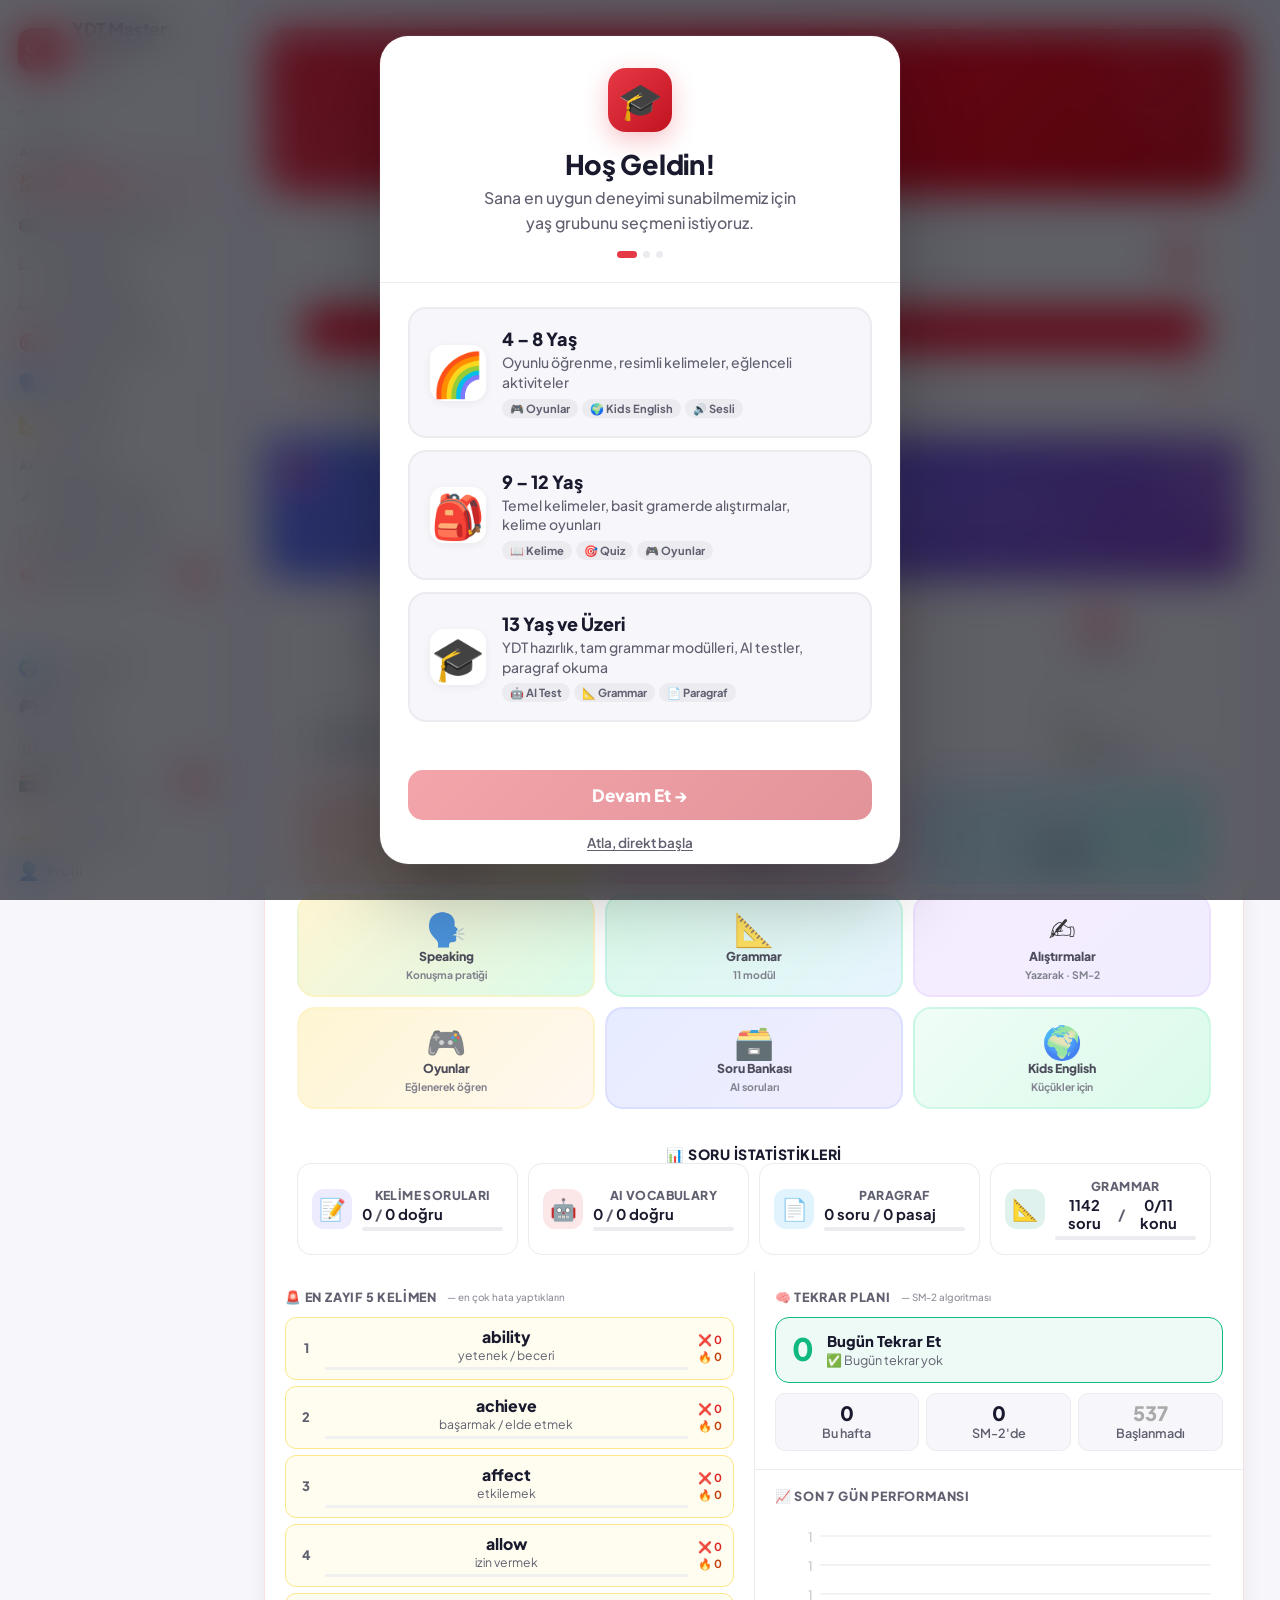
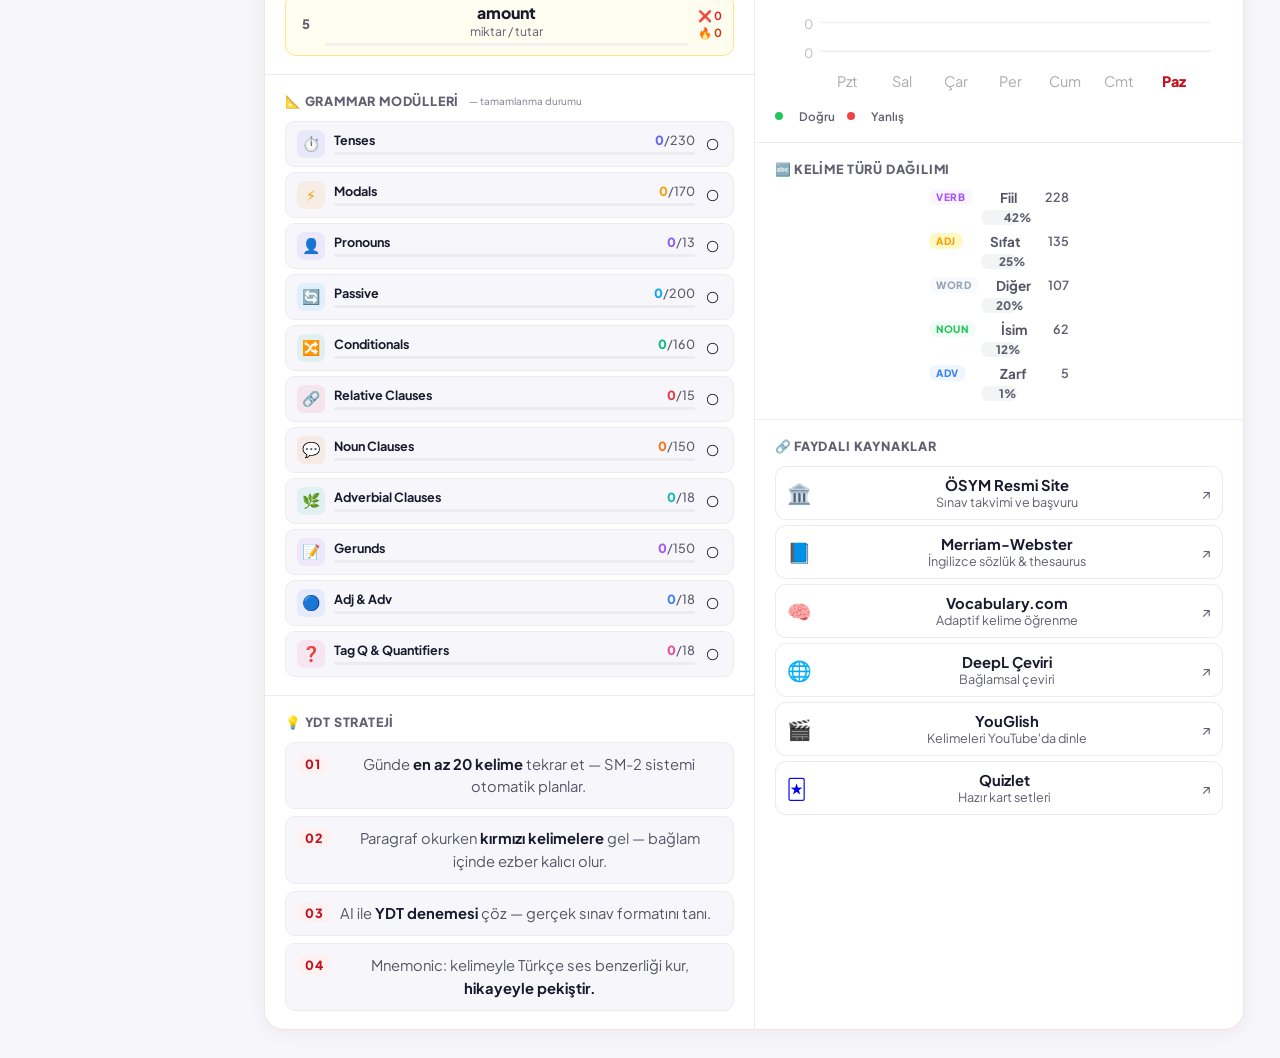
==== index.html @ 7d2e4ae4 "Add files via upload" ====
<!DOCTYPE html>
<html lang="tr">
<head>
    <meta charset="UTF-8">
    <meta name="viewport" content="width=device-width, initial-scale=1.0">
    <title>YDT Master Pro — AI Destekli İngilizce</title>
    <link rel="preconnect" href="https://fonts.googleapis.com">
    <link rel="preconnect" href="https://fonts.gstatic.com" crossorigin>
    <link rel="stylesheet" href="https://fonts.googleapis.com/css2?family=Plus+Jakarta+Sans:ital,wght@0,300;0,400;0,500;0,600;0,700;0,800;0,900;1,400&display=swap">
    <link rel="stylesheet" href="stil.css">
    <link rel="stylesheet" href="auth.css">
    <link rel="stylesheet" href="stats.css">
    <link rel="stylesheet" href="admin.css">
    <link rel="stylesheet" href="bank.css">
    <link rel="stylesheet" href="onboarding.css">
    <link rel="stylesheet" href="kids.css">
    <link rel="stylesheet" href="games.css">
    <!-- Puter.js — API key gerektirmeyen ücretsiz AI (GPT-4o, Claude, Gemini 500+ model) -->
    <script src="https://js.puter.com/v2/"></script>
    <!-- ── Tema flash önleyici: DOM boyandıktan önce data-theme set edilir ── -->
    <script>
    (function(){
        var saved = localStorage.getItem('ydtTheme');
        var sysDark = window.matchMedia('(prefers-color-scheme: dark)').matches;
        // Kayıtlı tercih varsa uygula, yoksa sistem tercihine göre explicit set et
        var theme = saved || (sysDark ? 'dark' : 'light');
        document.documentElement.setAttribute('data-theme', theme);
        // İlk kez açılıyorsa localStorage'a da yaz
        if (!saved) localStorage.setItem('ydtTheme', theme);
    })();
    </script>
</head>
<body>

<div id="loading-overlay" role="status" aria-live="polite" aria-label="Uygulama yükleniyor">
    <div class="loading-spinner" aria-hidden="true"></div>
    <div class="loading-title">Hazırlanıyor...</div>
    <div class="loading-sub">Veriler senkronize ediliyor</div>
</div>

<header class="mob-topbar">
    <button class="mob-burger" id="mob-burger" onclick="mobToggleDrawer()">
        <span></span><span></span><span></span>
    </button>
    <div class="mob-serkan-logo">
        <svg width="26" height="26" viewBox="0 0 26 26" fill="none" xmlns="http://www.w3.org/2000/svg">
            <rect width="26" height="26" rx="8" fill="#e63946"/>
            <text x="4" y="19" font-family="Georgia,serif" font-size="16" font-weight="900" fill="#fff" letter-spacing="-1">S</text>
            <circle cx="20" cy="8" r="4" fill="#fff" opacity=".25"/>
            <circle cx="20" cy="8" r="2.5" fill="#fff"/>
        </svg>
        <span style="display:flex;flex-direction:column;line-height:1.2;">
            <strong style="font-size:.85rem;font-weight:900;letter-spacing:-.2px;">YDT Master</strong>
            <em style="font-size:.65rem;font-weight:600;color:var(--ink3);font-style:normal;">by Serkan Hoca</em>
        </span>
    </div>
    <div class="mob-sync">
            <div id="sync-dot-mob" style="width:7px;height:7px;border-radius:50%;background:var(--c-sync-idle);flex-shrink:0"></div>
            <span id="sync-lbl-mob">Yerel</span>
        </div>
</header>

<div class="mob-drawer-overlay" id="mob-overlay" onclick="mobCloseDrawer()"></div>
<div class="mob-drawer" id="mob-drawer">
    <div class="mob-drawer-head">
        <div class="serkan-logo" style="padding:4px 0 8px;">
            <div class="serkan-logo-icon">
                <svg width="38" height="38" viewBox="0 0 38 38" fill="none" xmlns="http://www.w3.org/2000/svg">
                    <rect width="38" height="38" rx="12" fill="#e63946"/>
                    <text x="5" y="29" font-family="Georgia,serif" font-size="23" font-weight="900" fill="#fff" letter-spacing="-1">S</text>
                    <circle cx="30" cy="10" r="6" fill="#fff" opacity=".2"/>
                    <circle cx="30" cy="10" r="3.5" fill="#fff" opacity=".5"/>
                    <circle cx="30" cy="10" r="1.8" fill="#fff"/>
                </svg>
            </div>
            <div class="serkan-logo-text">
                <div class="serkan-logo-name">YDT Master <em>Pro</em></div>
                <div class="serkan-logo-sub">by Serkan Hoca</div>
            </div>
        </div>
    </div>
    <div class="mob-drawer-sync">
        <div id="sync-dot-drawer" style="width:7px;height:7px;border-radius:50%;background:var(--c-sync-idle);flex-shrink:0"></div>
        <span id="sync-lbl-drawer">Yerel</span>
    </div>
    <nav class="mob-drawer-nav" aria-label="Mobil menü">
        <div class="mob-drawer-sec">Ana Menü</div>
        <button class="mob-drawer-btn active" id="di-home"     onclick="mobGoTo('index-page')">              <span aria-hidden="true" class="mob-d-icon">🏠</span> Ana Sayfa</button>
        <button class="mob-drawer-btn"        id="di-ai-ydt"   onclick="mobRun(startAIQuizMode)">            <span aria-hidden="true" class="mob-d-icon">🤖</span> AI Vocabulary Test</button>
        <button class="mob-drawer-btn"        id="di-paragraf" onclick="mobRun(showParagrafListesi)">         <span aria-hidden="true" class="mob-d-icon">📖</span> AI Reading</button>
        <button class="mob-drawer-btn"        id="di-study"    onclick="mobRun(startStudyFromNav)">          <span aria-hidden="true" class="mob-d-icon">📖</span> Kelime Öğren</button>
        <button class="mob-drawer-btn"        id="di-quiz"     onclick="mobRun(startQuizFromNav)">           <span aria-hidden="true" class="mob-d-icon">🎯</span> Vocabulary Test</button>
        <button class="mob-drawer-btn"        id="di-speaking" onclick="mobRun(()=>openSpeakingSection('overview'))"><span aria-hidden="true" class="mob-d-icon">🗣️</span> Speaking</button>

        <!-- Grammar — Speaking altında, Alıştırmalar üstünde -->
        <button class="mob-grammar-toggle" id="di-grammar-toggle-main" onclick="mobToggleGrammarMain()" aria-expanded="false" aria-controls="di-grammar-list-main">
            <span aria-hidden="true" class="mob-d-icon">📐</span>
            <span class="mob-grammar-toggle-label">Grammar</span>
            <svg class="mob-grammar-chev" width="12" height="12" viewBox="0 0 12 12" fill="none">
                <path d="M2 4l4 4 4-4" stroke="currentColor" stroke-width="1.8" stroke-linecap="round" stroke-linejoin="round"/>
            </svg>
        </button>
        <div class="mob-grammar-list" id="di-grammar-list-main" aria-hidden="true">
            <button class="mob-drawer-btn mob-drawer-btn-sub" onclick="mobRun(()=>openGrammarSection('overview'))">    <span aria-hidden="true" class="mob-d-icon">⏱️</span> English Tenses</button>
            <button class="mob-drawer-btn mob-drawer-btn-sub" onclick="mobRun(()=>openModalsSection('overview'))">     <span aria-hidden="true" class="mob-d-icon">⚡</span> Modals</button>
            <button class="mob-drawer-btn mob-drawer-btn-sub" onclick="mobRun(()=>openPronounsSection('overview'))">   <span aria-hidden="true" class="mob-d-icon">👤</span> Pronouns</button>
            <button class="mob-drawer-btn mob-drawer-btn-sub" onclick="mobRun(()=>openPassiveSection('overview'))">    <span aria-hidden="true" class="mob-d-icon">🔄</span> Active / Passive</button>
            <button class="mob-drawer-btn mob-drawer-btn-sub" onclick="mobRun(()=>openConditionalsSection('overview'))"><span aria-hidden="true" class="mob-d-icon">🔀</span> Conditionals</button>
            <button class="mob-drawer-btn mob-drawer-btn-sub" onclick="mobRun(()=>openRelativeSection('overview'))">   <span aria-hidden="true" class="mob-d-icon">🔗</span> Relative Clauses</button>
            <button class="mob-drawer-btn mob-drawer-btn-sub" onclick="mobRun(()=>openNounSection('overview'))">       <span aria-hidden="true" class="mob-d-icon">💬</span> Noun Clauses</button>
            <button class="mob-drawer-btn mob-drawer-btn-sub" onclick="mobRun(()=>openConjSection('overview'))">       <span aria-hidden="true" class="mob-d-icon">🌿</span> Adverbial Clauses</button>
            <button class="mob-drawer-btn mob-drawer-btn-sub" onclick="mobRun(()=>openGerundSection('overview'))">     <span aria-hidden="true" class="mob-d-icon">📝</span> Gerunds &amp; Infinitives</button>
            <button class="mob-drawer-btn mob-drawer-btn-sub" onclick="mobRun(()=>openAdjAdvSection('overview'))">     <span aria-hidden="true" class="mob-d-icon">🔵</span> Adjectives &amp; Adverbs</button>
            <button class="mob-drawer-btn mob-drawer-btn-sub" onclick="mobRun(()=>openTagQuantSection('overview'))">   <span aria-hidden="true" class="mob-d-icon">❓</span> Tag Questions &amp; Quantifiers</button>
        </div>

        <div class="mob-drawer-sec" style="margin-top:4px;">Alıştırmalar</div>
        <button class="mob-drawer-btn" id="di-typing"  onclick="mobRun(startTypingQuiz)">  <span aria-hidden="true" class="mob-d-icon">✍️</span> Yazarak Cevap</button>
        <button class="mob-drawer-btn" id="di-context" onclick="mobRun(startContextMode)"> <span aria-hidden="true" class="mob-d-icon">📝</span> Bağlam Cümlesi</button>
        <button class="mob-drawer-btn" id="di-sm2"     onclick="mobRun(startSM2Review)">   <span aria-hidden="true" class="mob-d-icon">🧠</span> SM-2 Tekrar <span class="mob-d-badge" id="di-sm2-badge" style="display:none"></span></button>

        <!-- Secondary -->
        <div class="mob-drawer-secondary-divider"></div>
        <button class="mob-drawer-btn mob-drawer-btn-sec" id="di-kids"  onclick="mobRun(KW.open)">       <span aria-hidden="true" class="mob-d-icon">🌍</span> Kids English</button>
        <button class="mob-drawer-btn mob-drawer-btn-sec" id="di-games" onclick="mobRun(showGamesPage)"> <span aria-hidden="true" class="mob-d-icon">🎮</span> Oyunlar</button>
        <button class="mob-drawer-btn mob-drawer-btn-sec" id="di-stats" onclick="mobRun(showStatsPage)"> <span aria-hidden="true" class="mob-d-icon">📊</span> İstatistik</button>
        <button class="mob-drawer-btn mob-drawer-btn-sec" id="di-arsiv" onclick="mobRun(showAIArsiv)">   <span aria-hidden="true" class="mob-d-icon">🗃️</span> Soru Bankası</button>

        <!-- Admin — en alt -->
        <div class="mob-drawer-admin-bar">
            <button class="mob-drawer-btn mob-drawer-btn-sec" id="di-profil" onclick="mobGoTo('profil-page'); showProfilPage(); setTimeout(()=>window.AuthModule&&window.AuthModule.updateProfilWidgets(),100)" style="margin-bottom:4px;"><span aria-hidden="true" class="mob-d-icon">👤</span> Profil</button>
            <button class="mob-drawer-btn mob-drawer-btn-admin" id="di-admin" onclick="mobGoTo('admin-page')" style="display:none;">
                <svg width="14" height="14" viewBox="0 0 14 14" fill="none" style="flex-shrink:0;opacity:.55;margin-right:2px;">
                    <circle cx="7" cy="7" r="2.5" stroke="currentColor" stroke-width="1.4"/>
                    <path d="M7 1v1.5M7 11.5V13M1 7h1.5M11.5 7H13M2.93 2.93l1.06 1.06M10.01 10.01l1.06 1.06M2.93 11.07l1.06-1.06M10.01 3.99l1.06-1.06" stroke="currentColor" stroke-width="1.4" stroke-linecap="round"/>
                </svg>
                Yönetim
            </button>
        </div>
    </nav>
</div>

<nav class="mob-bottomnav" aria-label="Alt navigasyon">
    <button class="mob-tab active" id="bn-home"     onclick="navTo('index-page')">        <span aria-hidden="true" class="mob-tab-icon">🏠</span>Ana Sayfa</button>
    <button class="mob-tab"        id="bn-study"    onclick="startStudyFromNav()">        <span aria-hidden="true" class="mob-tab-icon">📖</span>Öğren</button>
    <button class="mob-tab"        id="bn-quiz"     onclick="startQuizFromNav()">         <span aria-hidden="true" class="mob-tab-icon">🎯</span>Vocab Test<span class="mob-tab-badge" id="bn-sm2-badge" style="display:none"></span></button>
    <button class="mob-tab"        id="bn-stats"    onclick="showStatsPage()">            <span aria-hidden="true" class="mob-tab-icon">📊</span>İstatistik</button>
    <button class="mob-tab"        id="bn-exercise" onclick="showExercisePage()">         <span aria-hidden="true" class="mob-tab-icon">✍️</span>Alıştır</button>
</nav>

<aside class="desktop-sidebar" id="desktop-sidebar">
    <div class="sb-logo" style="padding:20px 18px 14px;display:flex;align-items:center;gap:8px;border-bottom:1px solid var(--border);">
        <div class="serkan-logo" style="flex:1;min-width:0;">
            <div class="serkan-logo-icon">
                <svg width="44" height="44" viewBox="0 0 44 44" fill="none" xmlns="http://www.w3.org/2000/svg">
                    <rect width="44" height="44" rx="14" fill="#e63946"/>
                    <text x="6" y="33" font-family="Georgia,serif" font-size="27" font-weight="900" fill="#fff" letter-spacing="-2">S</text>
                    <circle cx="34" cy="12" r="7" fill="#fff" opacity=".2"/>
                    <circle cx="34" cy="12" r="4" fill="#fff" opacity=".5"/>
                    <circle cx="34" cy="12" r="2" fill="#fff"/>
                </svg>
            </div>
            <div class="serkan-logo-text">
                <div class="serkan-logo-name">YDT Master <em>Pro</em></div>
                <div class="serkan-logo-sub">by Serkan Hoca</div>
            </div>
        </div>
        <button class="sb-collapse-btn" id="sb-collapse-btn" onclick="sbToggleCollapse()" title="Daralt / Genişlet">
            <svg width="13" height="13" viewBox="0 0 13 13" fill="none">
                <path d="M8.5 2L4 6.5l4.5 4.5" stroke="currentColor" stroke-width="2" stroke-linecap="round" stroke-linejoin="round"/>
            </svg>
        </button>
    </div>
    <div class="sb-sync">
        <div id="sync-dot" style="width:7px;height:7px;border-radius:50%;background:var(--c-sync-idle);flex-shrink:0"></div>
        <span id="sync-label">Yerel</span>
    </div>
    <!-- ── PRIMARY NAV ── -->
    <nav class="sb-nav sb-nav-primary" aria-label="Ana menü">
        <div class="sb-sec">Ana Menü</div>
        <button class="sb-btn active" id="sb-home" title="Ana Sayfa" onclick="navTo('index-page')">             <span aria-hidden="true" class="sb-icon">🏠</span> Ana Sayfa</button>
        <button class="sb-btn"        id="sb-ai-ydt" title="AI Vocab Test" onclick="startAIQuizMode()">               <span aria-hidden="true" class="sb-icon">🤖</span> AI Vocabulary Test</button>
        <button class="sb-btn"        id="sb-paragraf" title="AI Reading" onclick="showParagrafListesi()">              <span aria-hidden="true" class="sb-icon">📖</span> AI Reading</button>
        <button class="sb-btn"        id="sb-study" title="Kelime Öğren" onclick="startStudyFromNav()">             <span aria-hidden="true" class="sb-icon">📖</span> Kelime Öğren</button>
        <button class="sb-btn"        id="sb-quiz" title="Vocabulary Test" onclick="startQuizFromNav()">              <span aria-hidden="true" class="sb-icon">🎯</span> Vocabulary Test</button>
        <button class="sb-btn"        id="sb-speaking" title="Speaking" onclick="openSpeakingSection('overview')"> <span aria-hidden="true" class="sb-icon">🗣️</span> Speaking</button>

        <!-- Grammar — daraltılabilir grup (Ana Menü altında) -->
        <button class="sb-grammar-toggle" id="sb-grammar-toggle-main" onclick="sbToggleGrammarMain()" aria-expanded="false" aria-controls="sb-grammar-list-main" style="margin-top:2px;">
            <span aria-hidden="true" class="sb-icon">📐</span>
            <span class="sb-grammar-toggle-label">Grammar</span>
            <svg class="sb-grammar-chev" width="12" height="12" viewBox="0 0 12 12" fill="none">
                <path d="M2 4l4 4 4-4" stroke="currentColor" stroke-width="1.8" stroke-linecap="round" stroke-linejoin="round"/>
            </svg>
        </button>
        <div class="sb-grammar-list" id="sb-grammar-list-main" aria-hidden="true">
            <button class="sb-btn sb-btn-sub" id="sb-grammar-tenses-m"      onclick="openGrammarSection('overview')">    <span aria-hidden="true" class="sb-icon">⏱️</span> English Tenses</button>
            <button class="sb-btn sb-btn-sub" id="sb-grammar-modals-m"       onclick="openModalsSection('overview')">     <span aria-hidden="true" class="sb-icon">⚡</span> Modals</button>
            <button class="sb-btn sb-btn-sub" id="sb-grammar-pronouns-m"     onclick="openPronounsSection('overview')">   <span aria-hidden="true" class="sb-icon">👤</span> Pronouns</button>
            <button class="sb-btn sb-btn-sub" id="sb-grammar-passive-m"      onclick="openPassiveSection('overview')">    <span aria-hidden="true" class="sb-icon">🔄</span> Active / Passive</button>
            <button class="sb-btn sb-btn-sub" id="sb-grammar-conditionals-m" onclick="openConditionalsSection('overview')"><span aria-hidden="true" class="sb-icon">🔀</span> Conditionals</button>
            <button class="sb-btn sb-btn-sub" id="sb-grammar-relative-m"     onclick="openRelativeSection('overview')">   <span aria-hidden="true" class="sb-icon">🔗</span> Relative Clauses</button>
            <button class="sb-btn sb-btn-sub" id="sb-grammar-noun-m"         onclick="openNounSection('overview')">       <span aria-hidden="true" class="sb-icon">💬</span> Noun Clauses</button>
            <button class="sb-btn sb-btn-sub" id="sb-grammar-conj-m"         onclick="openConjSection('overview')">       <span aria-hidden="true" class="sb-icon">🌿</span> Adverbial Clauses</button>
            <button class="sb-btn sb-btn-sub" id="sb-grammar-gerund-m"       onclick="openGerundSection('overview')">     <span aria-hidden="true" class="sb-icon">📝</span> Gerunds &amp; Infinitives</button>
            <button class="sb-btn sb-btn-sub" id="sb-grammar-adjadv-m"       onclick="openAdjAdvSection('overview')">     <span aria-hidden="true" class="sb-icon">🔵</span> Adjectives &amp; Adverbs</button>
            <button class="sb-btn sb-btn-sub" id="sb-grammar-tagquant-m"     onclick="openTagQuantSection('overview')">   <span aria-hidden="true" class="sb-icon">❓</span> Tag Questions &amp; Quantifiers</button>
        </div>

        <div class="sb-sec" style="margin-top:4px;">Alıştırmalar</div>
        <button class="sb-btn"        id="sb-typing" title="Yazarak Cevap" onclick="showExerciseNav('typing')">  <span aria-hidden="true" class="sb-icon">✍️</span> Yazarak Cevap</button>
        <button class="sb-btn"        id="sb-context" title="Bağlam Cümlesi" onclick="showExerciseNav('context')"> <span aria-hidden="true" class="sb-icon">📝</span> Bağlam Cümlesi</button>
        <button class="sb-btn"        id="sb-sm2" title="SM-2 Tekrar" onclick="showExerciseNav('sm2')">     <span aria-hidden="true" class="sb-icon">🧠</span> SM-2 Tekrar <span class="sb-badge-pill" id="sb-sm2-badge" style="display:none"></span></button>
    </nav>

    <!-- ── SECONDARY NAV ── -->
    <div class="sb-secondary">
        <div class="sb-secondary-divider"></div>
        <nav class="sb-nav sb-nav-secondary" aria-label="İkincil menü">
            <button class="sb-btn sb-btn-sec" id="sb-kids" title="Kids English" onclick="KW.open()">        <span aria-hidden="true" class="sb-icon">🌍</span> Kids English</button>
            <button class="sb-btn sb-btn-sec" id="sb-games" title="Oyunlar" onclick="showGamesPage()">  <span aria-hidden="true" class="sb-icon">🎮</span> Oyunlar</button>
            <button class="sb-btn sb-btn-sec" id="sb-stats" title="İstatistik" onclick="showStatsPage()">  <span aria-hidden="true" class="sb-icon">📊</span> İstatistik</button>
            <button class="sb-btn sb-btn-sec" id="sb-arsiv" title="Soru Bankası" onclick="showAIArsiv()">    <span aria-hidden="true" class="sb-icon">🗃️</span> Soru Bankası <span class="sb-badge-pill" id="arsiv-badge" style="display:none"></span></button>
        </nav>
        <div class="sb-admin-bar">
            <button class="sb-btn sb-btn-sec" id="sb-theme-toggle" onclick="toggleTheme()" aria-label="Tema değiştir" title="Aydınlık / Karanlık mod">
                <span aria-hidden="true" class="sb-icon" id="sb-theme-icon">🌙</span> <span id="sb-theme-label">Karanlık Mod</span>
            </button>
            <button class="sb-btn sb-btn-sec" id="sb-profil" title="Profil" onclick="navTo('profil-page'); showProfilPage(); setTimeout(()=>window.AuthModule&&window.AuthModule.updateProfilWidgets(),100)" style="margin-bottom:4px;">
                <span aria-hidden="true" class="sb-icon">👤</span> Profil
            </button>
            <button class="sb-btn sb-btn-admin" id="sb-admin" title="Yönetim" onclick="navTo('admin-page')" style="display:none;">
                <svg width="14" height="14" viewBox="0 0 14 14" fill="none" style="flex-shrink:0;opacity:.6">
                    <circle cx="7" cy="7" r="2.5" stroke="currentColor" stroke-width="1.4"/>
                    <path d="M7 1v1.5M7 11.5V13M1 7h1.5M11.5 7H13M2.93 2.93l1.06 1.06M10.01 10.01l1.06 1.06M2.93 11.07l1.06-1.06M10.01 3.99l1.06-1.06" stroke="currentColor" stroke-width="1.4" stroke-linecap="round"/>
                </svg>
                Yönetim
            </button>
        </div>
    </div>
</aside>

<div class="desktop-main" id="desktop-main">

    <main id="index-page" class="container index-container" role="main" aria-label="Ana sayfa içeriği">

        <!-- ══ DASHBOARD HERO ══ -->
        <div class="dash-hero">
            <div class="dash-hero-inner">
                <div class="dash-hero-greeting">
                    <span class="dash-badge">YDT MASTER PRO</span>
                    <h1 class="dash-title" id="dash-title-text">Kelime <em>Ustası</em> ol.</h1>
                    <p class="dash-sub" id="dash-sub-text">Hafıza teknikleriyle kalıcı İngilizce öğrenme</p>
                </div>
            </div>
        </div>

        <!-- ══ GÜNÜN GÖREVİ CTA — hero dışında, beyaz kart ══ -->
        <div class="dash-today-card dash-today-primary" id="dash-today-card" aria-busy="true" aria-label="Günün görevi yükleniyor">
            <div class="dash-today-top">
                <div class="dash-today-left">
                    <span class="dash-today-eyebrow">📅 Günün Görevi</span>
                    <div class="dash-today-title" id="dash-today-title">Yükleniyor...</div>
                    <div class="dash-today-meta" id="dash-today-meta"></div>
                </div>
                <div class="dash-today-icon" id="dash-today-icon">🎯</div>
            </div>
            <button class="dash-today-cta" id="dash-today-cta" onclick="dashTodayCTA()">
                <span id="dash-today-cta-label">Başla</span>
                <svg width="16" height="16" viewBox="0 0 16 16" fill="none">
                    <path d="M3 8h10M9 4l4 4-4 4" stroke="currentColor" stroke-width="2.2" stroke-linecap="round" stroke-linejoin="round"/>
                </svg>
            </button>
            <!-- Günlük Hedef -->
            <div class="dash-today-goal">
                <div class="dash-today-goal-row">
                    <span class="dash-today-goal-label">🎯 Günlük Hedef</span>
                    <span class="dash-today-goal-nums" id="daily-goal-text">0 / 40</span>
                </div>
                <div class="dash-today-goal-track">
                    <div id="daily-goal-fill" class="dash-today-goal-fill"></div>
                </div>
            </div>
        </div>

        <!-- ══ SEVİYE BANNER — günün görevi altında ══ -->
        <div id="ob-level-banner" style="display:none;margin:14px 0 0;"></div>

        <!-- ══ 4 KPI KART ══ -->
        <div class="dash-kpi-row" aria-live="polite" aria-atomic="true" aria-label="Genel istatistikler" aria-busy="true" id="dash-kpi-row">
            <div class="dash-kpi dash-kpi-blue">
                <div class="dash-kpi-val" id="idx-total"><span class="skeleton skeleton-val"></span></div>
                <div class="dash-kpi-lbl">Kelime</div>
            </div>
            <div class="dash-kpi dash-kpi-green">
                <div class="dash-kpi-val" id="idx-learned"><span class="skeleton skeleton-val"></span></div>
                <div class="dash-kpi-lbl">Öğrenilen</div>
            </div>
            <div class="dash-kpi dash-kpi-orange">
                <div class="dash-kpi-val">🔥 <span id="idx-streak-val"><span class="skeleton skeleton-val" style="width:32px"></span></span></div>
                <div class="dash-kpi-lbl">Seri</div>
            </div>
            <div class="dash-kpi dash-kpi-red">
                <div class="dash-kpi-val" id="idx-accuracy"><span class="skeleton skeleton-val" style="width:44px"></span></div>
                <div class="dash-kpi-lbl">Başarı</div>
            </div>
        </div>

        <!-- ══ QUICK ACTIONS (Ana Modüller) ══ -->
        <div class="dash-section">
            <div class="dash-section-hd">
                <span class="dash-section-title">⚡ Hızlı Başlat</span>
                <div class="dash-list-row">
                    <span class="dash-list-lbl">Liste:</span>
                    <select id="list-selector" class="dash-list-sel"></select>
                </div>
            </div>
            <div class="dash-quick-grid">
                <button class="dash-qa dash-qa-2" onclick="startQuiz()">
                    <span aria-hidden="true" class="dash-qa-icon">🎯</span>
                    <span class="dash-qa-title">Vocab Test</span>
                    <span class="dash-qa-desc">Çoktan seçmeli</span>
                </button>
                <button class="dash-qa dash-qa-3" onclick="startAIQuizMode()">
                    <span aria-hidden="true" class="dash-qa-icon">🤖</span>
                    <span class="dash-qa-title">AI Test</span>
                    <span class="dash-qa-desc">YDT formatı</span>
                </button>
                <button class="dash-qa dash-qa-4" onclick="showParagrafListesi()">
                    <span aria-hidden="true" class="dash-qa-icon">📄</span>
                    <span class="dash-qa-title">Paragraf</span>
                    <span class="dash-qa-desc">C1/C2 metinler</span>
                </button>
                <button class="dash-qa dash-qa-5" onclick="openSpeakingSection('overview')">
                    <span aria-hidden="true" class="dash-qa-icon">🗣️</span>
                    <span class="dash-qa-title">Speaking</span>
                    <span class="dash-qa-desc">Konuşma pratiği</span>
                </button>
                <button class="dash-qa dash-qa-6" onclick="sbToggleGrammarMain()">
                    <span aria-hidden="true" class="dash-qa-icon">📐</span>
                    <span class="dash-qa-title">Grammar</span>
                    <span class="dash-qa-desc">11 modül</span>
                </button>
                <button class="dash-qa dash-qa-7" onclick="showExercisePage()">
                    <span aria-hidden="true" class="dash-qa-icon">✍️</span>
                    <span class="dash-qa-title">Alıştırmalar</span>
                    <span class="dash-qa-desc">Yazarak · SM-2</span>
                </button>
                <button class="dash-qa dash-qa-8" onclick="showGamesPage()">
                    <span aria-hidden="true" class="dash-qa-icon">🎮</span>
                    <span class="dash-qa-title">Oyunlar</span>
                    <span class="dash-qa-desc">Eğlenerek öğren</span>
                </button>
                <button class="dash-qa dash-qa-9" onclick="showAIArsiv()">
                    <span aria-hidden="true" class="dash-qa-icon">🗃️</span>
                    <span class="dash-qa-title">Soru Bankası</span>
                    <span class="dash-qa-desc">AI soruları</span>
                </button>
                <button class="dash-qa dash-qa-10" onclick="KW.open()">
                    <span aria-hidden="true" class="dash-qa-icon">🌍</span>
                    <span class="dash-qa-title">Kids English</span>
                    <span class="dash-qa-desc">Küçükler için</span>
                </button>
            </div><!-- /dash-quick-grid -->
        </div><!-- /dash-section -->

        <!-- ══ SORU İSTATİSTİKLERİ BAR ══ -->
        <div class="dash-section">
            <h2 class="dash-section-title">📊 Soru İstatistikleri</h2>
            <div class="dash-sorustat-grid">
                <div class="dash-ss-item" onclick="showAIArsiv()">
                    <div class="dash-ss-icon" style="background:color-mix(in srgb,var(--c-violet) 12%,transparent);color:var(--c-violet);">📝</div>
                    <div class="dash-ss-body">
                        <div class="dash-ss-label">Kelime Soruları</div>
                        <div class="dash-ss-nums"><span id="ss-kelime-total">—</span><span class="dash-ss-slash">/</span><span id="ss-kelime-cor">—</span><span id="ss-kelime-pct" class="dash-ss-pct"></span></div>
                        <div class="dash-ss-bar"><div id="ss-kelime-fill" style="background:var(--c-violet);height:100%;border-radius:3px;width:0%;transition:width .6s;"></div></div>
                    </div>
                </div>
                <div class="dash-ss-item" onclick="startAIQuizMode()">
                    <div class="dash-ss-icon" style="background:color-mix(in srgb,var(--color-active) 12%,transparent);color:var(--color-active);">🤖</div>
                    <div class="dash-ss-body">
                        <div class="dash-ss-label">AI Vocabulary</div>
                        <div class="dash-ss-nums"><span id="ss-ai-total">—</span><span class="dash-ss-slash">/</span><span id="ss-ai-cor">—</span><span id="ss-ai-pct" class="dash-ss-pct"></span></div>
                        <div class="dash-ss-bar"><div id="ss-ai-fill" style="background:var(--color-active);height:100%;border-radius:3px;width:0%;transition:width .6s;"></div></div>
                    </div>
                </div>
                <div class="dash-ss-item" onclick="showParagrafListesi()">
                    <div class="dash-ss-icon" style="background:color-mix(in srgb,var(--c-sky) 12%,transparent);color:var(--c-sky);">📄</div>
                    <div class="dash-ss-body">
                        <div class="dash-ss-label">Paragraf</div>
                        <div class="dash-ss-nums"><span id="ss-para-total">—</span><span class="dash-ss-slash">/</span><span id="ss-para-cor">— pasaj</span><span id="ss-para-pct" class="dash-ss-pct"></span></div>
                        <div class="dash-ss-bar"><div id="ss-para-fill" style="background:var(--c-sky);height:100%;border-radius:3px;width:0%;transition:width .6s;"></div></div>
                    </div>
                </div>
                <div class="dash-ss-item" onclick="openGrammarSection('overview')">
                    <div class="dash-ss-icon" style="background:color-mix(in srgb,var(--c-teal) 12%,transparent);color:var(--c-teal);">📐</div>
                    <div class="dash-ss-body">
                        <div class="dash-ss-label">Grammar</div>
                        <div class="dash-ss-nums"><span id="ss-gram-total">—</span><span class="dash-ss-slash">/</span><span id="ss-gram-cor">— konu</span><span id="ss-gram-pct" class="dash-ss-pct"></span></div>
                        <div class="dash-ss-bar"><div id="ss-gram-fill" style="background:var(--c-teal);height:100%;border-radius:3px;width:0%;transition:width .6s;"></div></div>
                    </div>
                </div>
            </div>
        </div>

        <!-- ══ ANA BODY: 2 KOLON (Desktop) ══ -->
        <div class="idx-body">
            <!-- SOL KOLON -->
            <div class="idx-col">

                <!-- En Zayıf 5 Kelime -->
                <div class="idx-section">
                    <h3 class="idx-section-title">🚨 En Zayıf 5 Kelimen
                        <span class="idx-section-sub">— en çok hata yaptıkların</span>
                    </h3>
                    <div id="idx-weak-words" class="idx-weak-list" aria-busy="true" aria-label="En zayıf kelimeler yükleniyor">
                        <div class="skeleton skeleton-line w-80"></div>
                        <div class="skeleton skeleton-line w-60"></div>
                        <div class="skeleton skeleton-line w-80"></div>
                        <div class="skeleton skeleton-line w-40"></div>
                        <div class="skeleton skeleton-line w-60"></div>
                    </div>
                </div>

                <!-- Grammar Modül Durumu -->
                <div class="idx-section">
                    <h3 class="idx-section-title">📐 Grammar Modülleri
                        <span class="idx-section-sub">— tamamlanma durumu</span>
                    </h3>
                    <div id="idx-grammar-progress" class="idx-grammar-progress" aria-busy="true" aria-label="Grammar modülleri yükleniyor">
                        <div class="skeleton skeleton-panel"></div>
                    </div>
                </div>

                <!-- YDT Strateji -->
                <div class="idx-section idx-tips-section">
                    <h3 class="idx-section-title">💡 YDT Strateji</h3>
                    <div class="idx-tips">
                        <div class="idx-tip"><span class="idx-tip-num">01</span><span class="idx-tip-text">Günde <strong>en az 20 kelime</strong> tekrar et — SM-2 sistemi otomatik planlar.</span></div>
                        <div class="idx-tip"><span class="idx-tip-num">02</span><span class="idx-tip-text">Paragraf okurken <strong>kırmızı kelimelere</strong> gel — bağlam içinde ezber kalıcı olur.</span></div>
                        <div class="idx-tip"><span class="idx-tip-num">03</span><span class="idx-tip-text">AI ile <strong>YDT denemesi</strong> çöz — gerçek sınav formatını tanı.</span></div>
                        <div class="idx-tip"><span class="idx-tip-num">04</span><span class="idx-tip-text">Mnemonic: kelimeyle Türkçe ses benzerliği kur, <strong>hikayeyle pekiştir.</strong></span></div>
                    </div>
                </div>
            </div>

            <!-- SAĞ KOLON -->
            <div class="idx-col">

                <!-- SM-2 Tekrar Planı -->
                <div class="idx-section">
                    <h3 class="idx-section-title">🧠 Tekrar Planı
                        <span class="idx-section-sub">— SM-2 algoritması</span>
                    </h3>
                    <div id="idx-sm2-plan" class="idx-sm2-plan" aria-busy="true" aria-label="Tekrar planı yükleniyor">
                        <div class="skeleton skeleton-panel"></div>
                    </div>
                </div>

                <!-- Son 7 Gün Performansı -->
                <div class="idx-section">
                    <h3 class="idx-section-title">📈 Son 7 Gün Performansı</h3>
                    <div class="idx-perf-chart" id="idx-perf-chart">
                        <div class="skeleton skeleton-panel"></div>
                    </div>
                    <div class="idx-perf-legend">
                        <span class="idx-perf-dot idx-perf-dot-correct"></span><span>Doğru</span>
                        <span class="idx-perf-dot idx-perf-dot-wrong"></span><span>Yanlış</span>
                    </div>
                </div>

                <!-- Kelime Türü Dağılımı -->
                <div class="idx-section">
                    <h3 class="idx-section-title">🔤 Kelime Türü Dağılımı</h3>
                    <div id="idx-pos-chart" class="idx-pos-chart">
                        <div class="skeleton skeleton-panel"></div>
                    </div>
                </div>

                <!-- Faydalı Kaynaklar -->
                <div class="idx-section">
                    <h3 class="idx-section-title">🔗 Faydalı Kaynaklar</h3>
                    <div class="idx-links">
                        <a class="idx-link" href="https://www.osym.gov.tr" target="_blank"><span aria-hidden="true" class="idx-link-icon">🏛️</span><div class="idx-link-body"><div class="idx-link-name">ÖSYM Resmi Site</div><div class="idx-link-desc">Sınav takvimi ve başvuru</div></div><span class="idx-link-arr">↗</span></a>
                        <a class="idx-link" href="https://www.merriam-webster.com" target="_blank"><span aria-hidden="true" class="idx-link-icon">📘</span><div class="idx-link-body"><div class="idx-link-name">Merriam-Webster</div><div class="idx-link-desc">İngilizce sözlük &amp; thesaurus</div></div><span class="idx-link-arr">↗</span></a>
                        <a class="idx-link" href="https://www.vocabulary.com" target="_blank"><span aria-hidden="true" class="idx-link-icon">🧠</span><div class="idx-link-body"><div class="idx-link-name">Vocabulary.com</div><div class="idx-link-desc">Adaptif kelime öğrenme</div></div><span class="idx-link-arr">↗</span></a>
                        <a class="idx-link" href="https://www.deepl.com/translator" target="_blank"><span aria-hidden="true" class="idx-link-icon">🌐</span><div class="idx-link-body"><div class="idx-link-name">DeepL Çeviri</div><div class="idx-link-desc">Bağlamsal çeviri</div></div><span class="idx-link-arr">↗</span></a>
                        <a class="idx-link" href="https://youglish.com" target="_blank"><span aria-hidden="true" class="idx-link-icon">🎬</span><div class="idx-link-body"><div class="idx-link-name">YouGlish</div><div class="idx-link-desc">Kelimeleri YouTube'da dinle</div></div><span class="idx-link-arr">↗</span></a>
                        <a class="idx-link" href="https://quizlet.com" target="_blank"><span aria-hidden="true" class="idx-link-icon">🃏</span><div class="idx-link-body"><div class="idx-link-name">Quizlet</div><div class="idx-link-desc">Hazır kart setleri</div></div><span class="idx-link-arr">↗</span></a>
                    </div>
                </div>
            </div>
        </div>
    </main>


    <div id="paragraf-liste-page" class="container hidden rh-page">

        <!-- ══ HERO HEADER ══ -->
        <div class="rh2-hero">
            <div class="rh2-hero-bg"></div>
            <div class="rh2-hero-content">
                <div class="rh2-hero-eyebrow">
                    <span class="rh2-hero-dot"></span>
                    C1 / C2 Seviye
                </div>
                <h2 class="rh2-hero-title">Okuma & Anlama</h2>
                <p class="rh2-hero-sub">Özgün metinlerle bağlam içinde kelime öğren, YDT soru tiplerini kavra</p>
                <!-- Genel istatistik şeridi -->
                <div class="rh2-hero-stats">
                    <div class="rh2-hstat">
                        <span class="rh2-hstat-val" id="rh2-stat-passages">—</span>
                        <span class="rh2-hstat-lbl">Pasaj</span>
                    </div>
                    <div class="rh2-hstat-div"></div>
                    <div class="rh2-hstat">
                        <span class="rh2-hstat-val" id="rh2-stat-words">—</span>
                        <span class="rh2-hstat-lbl">Kelime</span>
                    </div>
                    <div class="rh2-hstat-div"></div>
                    <div class="rh2-hstat">
                        <span class="rh2-hstat-val" id="rh2-stat-questions">—</span>
                        <span class="rh2-hstat-lbl">Soru</span>
                    </div>
                    <div class="rh2-hstat-div"></div>
                    <div class="rh2-hstat">
                        <span class="rh2-hstat-val" id="rh2-stat-readmin">—</span>
                        <span class="rh2-hstat-lbl">dk okuma</span>
                    </div>
                </div>
            </div>
        </div>

        <!-- ══ TAB SWITCH ══ -->
        <div class="rh2-tabbar">
            <button class="rh2-tab rh2-tab-active" id="rh-tab-ai" onclick="openReadingHub('ai')">
                <span aria-hidden="true" class="rh2-tab-icon">🤖</span>
                <span>Günlük AI</span>
                <span class="rh2-tab-pill" id="ai-daily-date-badge"></span>
            </button>
            <button class="rh2-tab" id="rh-tab-saved" onclick="openReadingHub('saved')">
                <span aria-hidden="true" class="rh2-tab-icon">📚</span>
                <span>Yüklü Pasajlar</span>
                <span class="rh2-tab-pill rh2-tab-pill-green" id="reading-hub-saved-count"></span>
            </button>
            <button class="rh2-tab" id="rh-tab-generate" onclick="openReadingHub('generate')">
                <span aria-hidden="true" class="rh2-tab-icon">✨</span>
                <span>AI Üret</span>
            </button>
            <!-- Sağ: yenile -->
            <div style="flex:1;"></div>
            <button id="ai-daily-refresh-btn" onclick="generateAIDailyParagraflar(true)" class="rh2-refresh-btn" style="display:none;">
                <svg width="13" height="13" viewBox="0 0 13 13" fill="none">
                    <path d="M11.5 2A6 6 0 1 0 12 6.5" stroke="currentColor" stroke-width="1.6" stroke-linecap="round"/>
                    <path d="M8.5 2H11.5V5" stroke="currentColor" stroke-width="1.6" stroke-linecap="round" stroke-linejoin="round"/>
                </svg>
                Yenile
            </button>
        </div>

        <!-- ══ PANEL: AI ══ -->
        <div id="ai-daily-paragraf-list" class="rh2-grid" style="display:none;">
            <div class="rh2-loading">
                <div class="rh2-loading-ring"></div>
                <span>Günlük pasajlar üretiliyor…</span>
            </div>
        </div>

        <!-- ══ PANEL: Yüklü ══ -->
        <div id="paragraf-listesi-kutu" class="rh2-grid" style="display:none;"></div>

        <!-- ══ PANEL: AI ÜRET ══ -->
        <div id="ai-generate-panel" style="display:none; padding:0 0 32px;">

            <!-- Konu seçici kart -->
            <div class="aig-panel-card">
                <div class="aig-panel-title">✨ AI ile Özgün Paragraf Oluştur</div>
                <div class="aig-panel-sub">Bilim, teknoloji, oyun veya kendi konunu seç — AI C1/C2 seviyesinde paragraf üretir</div>

                <div class="aig-topics-grid" id="aig-topics-grid">
                    <!-- JS ile doldurulacak -->
                </div>

                <div class="aig-custom-row">
                    <input type="text" id="aig-custom-topic" class="aig-custom-input"
                        placeholder="Veya kendi konunu yaz... (ör: robotics, black holes, indie games)"
                        maxlength="80">
                </div>

                <div style="display:flex;gap:10px;margin-top:14px;">
                    <button class="aig-gen-btn" id="aig-gen-btn" onclick="aiGenerateParagraf()">
                        <span id="aig-gen-btn-label">✨ Paragraf Oluştur</span>
                    </button>
                    <button class="aig-gen-btn aig-gen-btn-ghost" onclick="aiGenerateParagraf(true)" title="Rastgele konu seç ve üret">
                        🎲 Rastgele
                    </button>
                </div>
            </div>

            <!-- Üretilen paragraf önizleme -->
            <div id="aig-preview" style="display:none; padding:0 16px;">
            </div>

        </div>

    </div>

    <div id="stats-page" class="sp-page hidden page-root">

        <!-- Topbar -->
        <div class="sp-topbar">
            <button class="sp-back" onclick="navTo('index-page')">←</button>
            <div class="sp-topbar-title">📊 Gelişim Raporu</div>
            <span class="sp-topbar-sub">Tüm zamanlar</span>
        </div>

        <div class="sp-body">

            <!-- SOL KOLON -->
            <div class="sp-col-left">

                <!-- Streak -->
                <div class="sp-section">
                    <div class="sp-streak-card">
                        <div class="sp-streak-left">
                            <span class="sp-streak-num" id="stats-streak-num">0</span>
                            <span class="sp-streak-fire">🔥</span>
                        </div>
                        <div class="sp-streak-right">
                            <div class="sp-streak-label">Günlük Seri</div>
                            <div class="sp-streak-sub" id="stats-streak-sub">Bugün henüz çalışmadın</div>
                        </div>
                    </div>
                </div>

                <!-- Kelime KPI'ları -->
                <div class="sp-section">
                    <h2 class="sp-section-title">📚 Kelime İstatistikleri</h2>
                    <div class="sp-kpi-grid">
                        <div class="sp-kpi sp-kpi-blue">
                            <div class="sp-kpi-val" id="stat-total-words">0</div>
                            <div class="sp-kpi-lbl">Toplam Kelime</div>
                        </div>
                        <div class="sp-kpi sp-kpi-green">
                            <div class="sp-kpi-val" id="stat-learned-words">0</div>
                            <div class="sp-kpi-lbl">Öğrenilen</div>
                        </div>
                        <div class="sp-kpi sp-kpi-red">
                            <div class="sp-kpi-val" id="sp-hard-words">0</div>
                            <div class="sp-kpi-lbl">Zorlu</div>
                        </div>
                        <div class="sp-kpi sp-kpi-orange">
                            <div class="sp-kpi-val" id="stat-avg-score">0%</div>
                            <div class="sp-kpi-lbl">Başarı Oranı</div>
                        </div>
                        <div class="sp-kpi sp-kpi-purple">
                            <div class="sp-kpi-val" id="stat-study-time">0</div>
                            <div class="sp-kpi-lbl">Dakika</div>
                        </div>
                        <div class="sp-kpi sp-kpi-teal">
                            <div class="sp-kpi-val" id="sp-list-count">0</div>
                            <div class="sp-kpi-lbl">Liste Sayısı</div>
                        </div>
                    </div>
                </div>

                <!-- Soru Bankası -->
                <div class="sp-section">
                    <h2 class="sp-section-title">🗃️ Soru Bankası
                        <button onclick="showAIArsiv()" style="font-size:.68rem;font-weight:700;padding:3px 10px;border-radius:8px;border:1.5px solid var(--border);background:var(--bg);color:var(--ink3);cursor:pointer;font-family:inherit;">Bankaya Git →</button>
                    </h2>
                    <div class="sp-content-grid">
                        <div class="sp-content-item" onclick="showAIArsiv()">
                            <div class="sp-ci-icon" style="background:color-mix(in srgb,var(--c-violet) 12%,transparent);color:var(--c-violet);">📝</div>
                            <div class="sp-ci-body">
                                <div class="sp-ci-lbl">Kelime Soruları</div>
                                <div class="sp-ci-val" id="sp-bank-kelime">0</div>
                                <div class="sp-ci-sub">Çözülebilir soru</div>
                            </div>
                        </div>
                        <div class="sp-content-item" onclick="showAIArsiv()">
                            <div class="sp-ci-icon" style="background:color-mix(in srgb,var(--c-teal) 12%,transparent);color:var(--c-teal);">📖</div>
                            <div class="sp-ci-body">
                                <div class="sp-ci-lbl">Paragraf Soruları</div>
                                <div class="sp-ci-val" id="sp-bank-para">0</div>
                                <div class="sp-ci-sub" id="sp-bank-para-sub">pasaj</div>
                            </div>
                        </div>
                        <div class="sp-content-item" onclick="showAIArsiv()">
                            <div class="sp-ci-icon" style="background:color-mix(in srgb,var(--c-amber) 12%,transparent);color:var(--c-amber);">⚙️</div>
                            <div class="sp-ci-body">
                                <div class="sp-ci-lbl">Gramer Soruları</div>
                                <div class="sp-ci-val" id="sp-bank-gramer">0</div>
                                <div class="sp-ci-sub">Çözülebilir soru</div>
                            </div>
                        </div>
                        <div class="sp-content-item" onclick="showAIArsiv()">
                            <div class="sp-ci-icon" style="background:color-mix(in srgb,var(--color-active) 12%,transparent);color:var(--color-active);">🔠</div>
                            <div class="sp-ci-body">
                                <div class="sp-ci-lbl">Cloze Test</div>
                                <div class="sp-ci-val" id="sp-bank-cloze">0</div>
                                <div class="sp-ci-sub">Boşluk doldurma</div>
                            </div>
                        </div>
                        <div class="sp-content-item" onclick="showAIArsiv()">
                            <div class="sp-ci-icon" style="background:color-mix(in srgb,var(--c-purple) 12%,transparent);color:var(--c-purple);">🔀</div>
                            <div class="sp-ci-body">
                                <div class="sp-ci-lbl">Yakın Anlamlı</div>
                                <div class="sp-ci-val" id="sp-bank-yakin">0</div>
                                <div class="sp-ci-sub">Cümle eşleme</div>
                            </div>
                        </div>
                        <div class="sp-content-item" onclick="showAIArsiv()">
                            <div class="sp-ci-icon" style="background:color-mix(in srgb,var(--c-sky) 12%,transparent);color:var(--c-sky);">💬</div>
                            <div class="sp-ci-body">
                                <div class="sp-ci-lbl">Diyalog / Durum</div>
                                <div class="sp-ci-val" id="sp-bank-diyalog">0</div>
                                <div class="sp-ci-sub">Tamamlama soru</div>
                            </div>
                        </div>
                    </div>
                </div>

                <!-- Paragraf Okuma -->
                <div class="sp-section">
                    <h2 class="sp-section-title">📄 Paragraf Okuma
                        <button onclick="showParagrafListesi()" style="font-size:.68rem;font-weight:700;padding:3px 10px;border-radius:8px;border:1.5px solid var(--border);background:var(--bg);color:var(--ink3);cursor:pointer;font-family:inherit;">Pasajlara Git →</button>
                    </h2>
                    <div class="sp-para-kpi-row">
                        <div class="sp-para-kpi">
                            <div class="sp-para-kpi-val" id="sp-para-total">0</div>
                            <div class="sp-para-kpi-lbl">Toplam Soru</div>
                        </div>
                        <div class="sp-para-kpi">
                            <div class="sp-para-kpi-val" id="sp-para-pasaj">0</div>
                            <div class="sp-para-kpi-lbl">Pasaj</div>
                        </div>
                        <div class="sp-para-kpi">
                            <div class="sp-para-kpi-val" id="sp-para-paket">0</div>
                            <div class="sp-para-kpi-lbl">Paket</div>
                        </div>
                        <div class="sp-para-kpi">
                            <div class="sp-para-kpi-val" id="sp-para-done">0%</div>
                            <div class="sp-para-kpi-lbl">Tamamlanan</div>
                        </div>
                    </div>
                    <div class="sp-para-paket-list" id="sp-para-paket-list"></div>
                    <button class="sp-para-goto-btn" onclick="showParagrafListesi()">📖 Paragraf Okumaya Git</button>
                </div>

            </div>

            <!-- SAĞ KOLON -->
            <div class="sp-col-right">

                <!-- Rozetler -->
                <div class="sp-section">
                    <h2 class="sp-section-title">🏅 Rozetler</h2>
                    <div class="badges-grid" id="badges-grid"></div>
                </div>

                <!-- Grammar Modülleri -->
                <div class="sp-section">
                    <h2 class="sp-section-title">📐 Grammar Modülleri</h2>
                    <div id="sp-grammar-list"></div>
                </div>

                <!-- Kelime Isı Haritası -->
                <div class="sp-section">
                    <h2 class="sp-section-title">🌡️ Kelime Isı Haritası
                        <select id="heatmap-list-sel" class="sp-select" onchange="renderHeatmap()"></select>
                    </h2>
                    <p class="sp-hint">Her kare bir kelime — renk hata sayısına göre değişir.</p>
                    <div id="heatmap-grid" class="heatmap-grid"></div>
                    <div class="heatmap-legend" style="margin-top:6px;">
                        <span class="heatmap-leg-dot" style="background:var(--c-green-soft);border-color:var(--c-green-border);"></span><span>Harika</span>
                        <span class="heatmap-leg-dot" style="background:var(--c-amber-soft);border-color:var(--c-amber-border);"></span><span>Orta</span>
                        <span class="heatmap-leg-dot" style="background:var(--color-danger-soft);border-color:var(--c-pink-border);"></span><span>Zayıf</span>
                        <span class="heatmap-leg-dot" style="background:var(--c-purple-soft);border-color:var(--c-purple-border);"></span><span>Yeni</span>
                    </div>
                </div>

                <!-- En Çok Hata -->
                <div class="sp-section">
                    <h2 class="sp-section-title">⚠️ En Çok Hata Yapılanlar</h2>
                    <ol class="sp-error-list" id="error-list"></ol>
                </div>

                <!-- Liste Dağılımı -->
                <div class="sp-section">
                    <h2 class="sp-section-title">📋 Liste Dağılımı</h2>
                    <div id="sp-list-breakdown"></div>
                </div>

            </div>

        </div><!-- /sp-body -->
    </div>

    <div id="study-page" class="container hidden">
        <!-- Üst bar -->
        <div class="study-topbar">
            <button class="back-btn-inline" onclick="exitModule()">←</button>
            <div class="study-progress-wrap">
                <div class="study-progress-track">
                    <div class="study-progress-fill" id="study-prog-fill"></div>
                </div>
                <span class="study-progress-label" id="study-progress-label">1 / 10</span>
            </div>
            <button class="study-speak-btn" onclick="speakWord(document.getElementById('study-eng').innerText)" title="Sesli dinle">🔊</button>
        </div>

        <!-- Liste adı + değiştir — progress altında ortalı -->
        <div class="study-list-namerow">
            <select id="study-list-switcher" class="study-list-switcher" onchange="switchStudyList(this.value)" title="Liste değiştir"></select>
            <button class="study-mylist-btn" onclick="goToMyWords()" title="Kişisel listelerini yönet">✏️</button>
        </div>

        <!-- Mini stat chips -->
        <div class="study-chips">
            <div class="study-chip study-chip-known" id="chip-known">✅ <span id="chip-known-count">0</span> Biliyorum</div>
            <div class="study-chip study-chip-again" id="chip-again">🔁 <span id="chip-again-count">0</span> Tekrar</div>
        </div>

        <!-- Flip card -->
        <div class="sfc-wrap" id="sfc-wrap">
            <div class="sfc" id="sfc">

                <!-- ── HERO: Kelime + fonetik ── -->
                <div class="wc-hero">
                    <button class="wc-speak-btn" onclick="event.stopPropagation();speakWord(document.getElementById('study-eng').innerText)" title="Sesli dinle">🔊</button>

                    <div class="wc-hero-top">
                        <span class="wc-list-tag" id="study-list-tag">Liste</span>
                        <span id="study-pos-tag">—</span>
                        <span class="wc-level-tag" id="study-level-tag">B2</span>
                    </div>

                    <div class="wc-word" id="study-eng">Word</div>

                    <div class="wc-phonetic-row">
                        <span class="wc-phonetic" id="study-phonetic"></span>
                        <span class="wc-syllables" id="study-syllables"></span>
                    </div>

                    <div class="wc-streak-row" id="sfc-streak-row"></div>
                </div>

                <!-- ── ANLAM ── -->
                <div class="wc-meaning-band">
                    <div class="wc-tr-badge">TR</div>
                    <div class="wc-tr-text" id="study-tr">Anlam</div>
                </div>

                <!-- ── BİLGİ GRID: POS + Morfoloji + Seviye + Kelime Ailesi ── -->
                <div class="wc-info-grid" id="study-info-grid">
                    <div class="wc-info-cell">
                        <div class="wc-info-label">Sözcük Türü</div>
                        <div class="wc-info-val" id="study-pos-full">—</div>
                    </div>
                    <div class="wc-info-cell">
                        <div class="wc-info-label">Morfoloji</div>
                        <div class="wc-info-val-sm" id="study-morphology">—</div>
                    </div>
                    <div class="wc-info-cell">
                        <div class="wc-info-label">Kelime Ailesi</div>
                        <div class="wc-info-val-sm" id="study-family">—</div>
                    </div>
                    <div class="wc-info-cell">
                        <div class="wc-info-label">Performans</div>
                        <div class="wc-info-val">
                            <span class="wc-perf-pill wc-perf-err">❌ <span id="sfcb-err-count">0</span></span>
                            <span class="wc-perf-pill wc-perf-ok" style="margin-left:4px;">🔥 <span id="sfcb-streak-count">0</span></span>
                        </div>
                    </div>
                </div>

                <!-- ── ÖRNEK CÜMLELER ── -->
                <div class="wc-sentences" id="study-sentences-wrap">
                    <div style="display:flex;align-items:center;justify-content:space-between;margin-bottom:4px;">
                        <span style="font-size:.58rem;font-weight:800;letter-spacing:.9px;text-transform:uppercase;color:var(--ink3);">Örnek Cümleler</span>
                        <button class="wc-ai-btn" id="study-gen-btn" onclick="generateStudySentences()">✨ AI ile üret</button>
                    </div>
                    <div id="study-sentences-list">
                        <div style="font-size:.78rem;color:var(--ink3);font-style:italic;padding:4px 0;">Cümle üretmek için ✨ butonuna bas.</div>
                    </div>
                </div>

                <!-- ── MNEMONİC & BAĞLAM ── -->
                <div class="wc-extra" id="study-extra-blocks">
                    <div class="wc-extra-block wc-extra-mnemonic" id="sfcb-mnemonic-block">
                        <div class="wc-extra-icon">🧠</div>
                        <div class="wc-extra-content">
                            <div class="wc-extra-label">Mnemonic</div>
                            <div class="wc-extra-val" id="study-mnemonic">—</div>
                        </div>
                    </div>
                    <div class="wc-extra-block wc-extra-story" id="sfcb-story-block">
                        <div class="wc-extra-icon">📖</div>
                        <div class="wc-extra-content">
                            <div class="wc-extra-label">Bağlam Cümlesi</div>
                            <div class="wc-extra-val" id="study-story">—</div>
                        </div>
                    </div>
                </div>

            </div>
        </div>

        <!-- Aksiyon butonları -->
        <div class="study-actions" id="study-actions">
            <button class="study-btn-again" onclick="studyMarkAgain()">🔁 Tekrar Et</button>
            <button class="study-btn-known" onclick="studyMarkKnown()">✅ Biliyorum!</button>
        </div>

        <!-- Klasik ileri/geri -->
        <div class="study-nav-simple" id="study-nav-simple">
            <button class="btn btn-ghost" style="flex:1;margin:0;" onclick="prevStudy()">← Geri</button>
        </div>
    </div>

    <!-- Öğrenme Tamamlama Ekranı -->
    <div id="study-done-page" class="container hidden">
        <div class="sdone-emoji" id="sdone-emoji">🎉</div>
        <div class="sdone-title" id="sdone-title">Liste Tamamlandı!</div>
        <div class="sdone-sub" id="sdone-sub">Harika iş çıkardın!</div>
        <div class="sdone-stats">
            <div class="sdone-stat">
                <span class="sdone-val" id="sdone-known">0</span>
                <span class="sdone-lbl">Biliyorum</span>
            </div>
            <div class="sdone-stat sdone-stat-mid">
                <span class="sdone-val" id="sdone-total">0</span>
                <span class="sdone-lbl">Toplam</span>
            </div>
            <div class="sdone-stat">
                <span class="sdone-val sdone-pct" id="sdone-pct">0%</span>
                <span class="sdone-lbl">Başarı</span>
            </div>
        </div>
        <div class="sdone-bar-wrap">
            <div class="sdone-bar-fill" id="sdone-bar-fill"></div>
        </div>
        <div class="sdone-msg" id="sdone-msg"></div>
        <div style="display:flex;flex-direction:column;gap:8px;margin-top:16px;">
            <button class="btn" onclick="restartStudy()">🔄 Tekrar Çalış</button>
            <button class="btn" style="background:var(--c-purple);" onclick="restartStudyAgainOnly()">🎯 Sadece Tekrarları Çalış</button>
            <button class="btn btn-ghost" style="margin:0;" onclick="exitModule()">Ana Sayfaya Dön</button>
        </div>
    </div>

    <!-- ══════════════════════════════════════════
         VOCABULARY TEST SAYFASI
         ══════════════════════════════════════════ -->
    <div id="quiz-page" class="container hidden" style="padding:0;">

        <!-- ── Üst HUD (sabit) ── -->
        <div class="qz-hud" id="qz-hud">
            <button class="qz-exit-btn" onclick="exitModule()">✕</button>

            <div class="qz-hud-center">
                <div class="qz-hud-title">🎯 Vocabulary Test</div>
                <div class="qz-progress-wrap">
                    <div class="qz-progress-bar"><div id="qz-prog-fill" class="qz-prog-fill"></div></div>
                    <span id="qz-prog-label" class="qz-prog-label">1 / 15</span>
                </div>
            </div>

            <div class="qz-xp-badge" id="qz-xp-badge"><span id="qz-xp">0</span> XP</div>
        </div>

        <!-- ── Kaydırılabilir içerik alanı ── -->
        <div class="qz-body" id="qz-body">

            <!-- ── Combo & Meta ── -->
            <div class="qz-meta-row" id="qz-meta-row">
                <div class="qz-combo-box" id="qz-combo-box" style="opacity:0;transform:scale(.8);">
                    <span class="qz-combo-fire">🔥</span>
                    <span id="qz-combo-num">0</span>x Combo
                </div>
                <div class="qz-type-pill" id="qz-type-pill">MCQ</div>
                <div class="qz-lives" id="qz-lives">❤️❤️❤️</div>
            </div>

            <!-- ── Soru Kartı ── -->
            <div class="qz-card" id="qz-card">
                <div class="qz-instruction" id="qz-instruction">Doğru anlamı seç</div>
                <div class="qz-question-area" id="qz-question-area"></div>
                <div id="qz-answer-area"></div>

                <!-- ── Kompakt bilgi şeridi (cevap bekleniyor) ── -->
                <div class="qz-info-panel" id="qz-info-panel">

                    <!-- Zamanlayıcı -->
                    <div class="qz-timer-wrap" id="qz-timer-wrap">
                        <div class="qz-timer-bar-track">
                            <div class="qz-timer-bar-fill" id="qz-timer-fill"></div>
                        </div>
                        <span class="qz-timer-label" id="qz-timer-label">15</span>
                    </div>

                    <!-- İki kolon: Mnemonic + Performans -->
                    <div class="qz-info-cols">
                        <div class="qz-info-card qz-info-mnem" id="qz-info-mnem" style="display:none;">
                            <div class="qz-info-card-icon">💡</div>
                            <div>
                                <div class="qz-info-card-label">Bellek İpucu</div>
                                <div class="qz-info-card-val" id="qz-mnem-text">—</div>
                            </div>
                        </div>
                        <div class="qz-info-card qz-info-perf">
                            <div class="qz-info-card-icon">📊</div>
                            <div style="flex:1;">
                                <div class="qz-info-card-label">Performans</div>
                                <div class="qz-perf-row">
                                    <span class="qz-perf-pill qz-perf-ok">✅ <span id="qz-perf-streak">0</span></span>
                                    <span class="qz-perf-pill qz-perf-err">❌ <span id="qz-perf-err">0</span></span>
                                </div>
                                <div class="qz-perf-bar-wrap">
                                    <div class="qz-perf-bar-fill" id="qz-perf-bar"></div>
                                </div>
                            </div>
                        </div>
                    </div>

                    <!-- Kelime ailesi -->
                    <div class="qz-family-row" id="qz-family-row" style="display:none;">
                        <div class="qz-family-label">🔤 Kelime Ailesi</div>
                        <div class="qz-family-chips" id="qz-family-chips"></div>
                    </div>

                </div>
            </div>

            <!-- ── Sonuç Ekranı (kart ile aynı alanda) ── -->
            <div class="qz-result" id="qz-result" style="display:none;">
                <div class="qz-result-emoji" id="qz-res-emoji">🎉</div>
                <div class="qz-result-title" id="qz-res-title">Mükemmel!</div>
                <div class="qz-result-sub" id="qz-res-sub">Tüm soruları bitirdin</div>
                <div class="qz-result-stats">
                    <div class="qz-rs-box"><div class="qz-rs-num" id="qz-rs-xp">0</div><div class="qz-rs-lbl">XP Kazandın</div></div>
                    <div class="qz-rs-box"><div class="qz-rs-num" id="qz-rs-correct">0</div><div class="qz-rs-lbl">Doğru</div></div>
                    <div class="qz-rs-box"><div class="qz-rs-num" id="qz-rs-streak">0</div><div class="qz-rs-lbl">Max Combo</div></div>
                </div>
                <button class="qz-res-btn" onclick="startQuizFromNav()">🔄 Tekrar Oyna</button>
                <button class="qz-res-btn qz-res-ghost" onclick="exitModule()">Ana Sayfaya Dön</button>
            </div>

        </div><!-- /qz-body -->

        <!-- ── Detaylı Feedback Paneli (aşağı açılan) ── -->
        <div class="qz-feedback qz-feedback-hidden" id="qz-feedback">

            <!-- Özet satır -->
            <div class="qz-fb-summary">
                <div class="qz-fb-icon" id="qz-fb-icon">✓</div>
                <div class="qz-fb-texts">
                    <div class="qz-fb-title" id="qz-fb-title">Doğru!</div>
                    <div class="qz-fb-sub" id="qz-fb-sub"></div>
                </div>
                <div class="qz-fb-xp-gain" id="qz-fb-xp-gain" style="display:none;">+10 XP</div>
                <button class="qz-next-btn" onclick="nextQuestion()">Devam →</button>
            </div>

            <!-- Detay içeriği -->
            <div class="qz-fb-detail" id="qz-fb-detail">
                <div class="qz-fb-detail-cols">
                    <!-- Sol: Anlam + örnek cümle -->
                    <div class="qz-fb-def-block" id="qz-fb-def-block">
                        <div class="qz-fb-def-eng" id="qz-fb-def-eng"></div>
                        <div class="qz-fb-def-tr" id="qz-fb-def-tr"></div>
                        <div class="qz-fb-story" id="qz-fb-story" style="display:none;"></div>
                    </div>
                    <!-- Sağ: Mnemonic -->
                    <div class="qz-fb-mnem-block" id="qz-fb-mnem-block" style="display:none;">
                        <div class="qz-fb-mnem-icon">🧠</div>
                        <div class="qz-fb-mnem-text" id="qz-fb-mnem-text"></div>
                    </div>
                </div>
            </div>

        </div>

    </div>

    <div id="admin-page" class="container hidden">

        <!-- ══ ERİŞİM ENGEL EKRANI ══ -->
        <div id="admin-access-denied" style="display:none; position:absolute; inset:0; z-index:50;
             background:var(--white); flex-direction:column; align-items:center; justify-content:center;
             padding:40px 24px; min-height:400px;">
            <div style="font-size:3rem; margin-bottom:16px;">🚫</div>
            <div style="font-size:1rem; font-weight:800; color:var(--ink); margin-bottom:8px;">Erişim Reddedildi</div>
            <div style="font-size:.8rem; color:var(--ink3); text-align:center; line-height:1.6; max-width:260px;">
                Bu panel yalnızca yetkili yönetici hesabına açıktır.
            </div>
            <button onclick="navTo('index-page')" style="margin-top:24px; padding:10px 24px;
                background:var(--red); color:#fff; border:none; border-radius:12px;
                font-family:inherit; font-weight:700; font-size:.85rem; cursor:pointer;">
                ← Ana Sayfaya Dön
            </button>
        </div>

        <!-- ══ PANEL İÇERİĞİ ══ -->
        <div id="admin-panel-content" style="display:none; height:100%; overflow:hidden;">

            <!-- ── TOP BAR ── -->
            <div class="adm-topbar">
                <button class="adm-back" onclick="navTo('index-page')">←</button>
                <div class="adm-topbar-brand">
                    <span aria-hidden="true" class="adm-topbar-icon">⚙️</span>
                    <div>
                        <div class="adm-topbar-title">Yönetim Paneli</div>
                        <div class="adm-topbar-sub"><a href="/cdn-cgi/l/email-protection" class="__cf_email__" data-cfemail="7605021705171a171836111b171f1a5815191b">[email&#160;protected]</a></div>
                    </div>
                </div>
                <div class="adm-sync-pill">
                    <div class="adm-sync-dot"></div>
                    <span>Senkronize</span>
                </div>
            </div>

            <!-- ── LAYOUT ── -->
            <div class="adm-layout">

                <!-- SOL SIDEBAR -->
                <nav class="adm-sidebar">
                    <button class="adm-tab active" data-tab="api" onclick="admSwitchTab('api')">
                        <span aria-hidden="true" class="adm-tab-icon">🔑</span><span>API Anahtarları</span>
                    </button>
                    <button class="adm-tab" data-tab="words" onclick="admSwitchTab('words')">
                        <span aria-hidden="true" class="adm-tab-icon">📚</span><span>Kelime Listeleri</span>
                    </button>
                    <button class="adm-tab" data-tab="paragraf" onclick="admSwitchTab('paragraf')">
                        <span aria-hidden="true" class="adm-tab-icon">📄</span><span>Paragraflar</span>
                    </button>
                    <button class="adm-tab" data-tab="ai" onclick="admSwitchTab('ai')">
                        <span aria-hidden="true" class="adm-tab-icon">🤖</span><span>AI Üretici</span>
                    </button>
                    <button class="adm-tab" data-tab="bank" onclick="admSwitchTab('bank')">
                        <span aria-hidden="true" class="adm-tab-icon">🗃️</span><span>Soru Bankası</span>
                    </button>
                    <button class="adm-tab" data-tab="system" onclick="admSwitchTab('system')">
                        <span aria-hidden="true" class="adm-tab-icon">☁️</span><span>Sistem & Yedek</span>
                    </button>
                </nav>

                <!-- CONTENT AREA -->
                <div class="adm-content">

                    <!-- TAB: API ANAHTARLARI -->
                    <div class="adm-panel active" id="adm-tab-api">
                        <div class="adm-panel-header">
                            <h2 class="adm-panel-title">🔑 AI API Anahtarları</h2>
                            <div class="adm-panel-sub">Kota dolduğunda sistem otomatik sıradaki servise geçer.</div>
                        </div>
                        <div class="adm-cascade">
                            <div class="adm-cascade-item" id="co-item-gemini"><span class="adm-cascade-num">1</span><span>✨</span><span class="adm-cascade-name">Gemini</span><span class="adm-cascade-dot" id="co-dot-gemini">—</span></div>
                            <span class="adm-cascade-arrow">›</span>
                            <div class="adm-cascade-item" id="co-item-groq"><span class="adm-cascade-num">2</span><span>⚡</span><span class="adm-cascade-name">Groq</span><span class="adm-cascade-dot" id="co-dot-groq">—</span></div>
                            <span class="adm-cascade-arrow">›</span>
                            <div class="adm-cascade-item" id="co-item-openrouter"><span class="adm-cascade-num">3</span><span>🌐</span><span class="adm-cascade-name">OpenRouter</span><span class="adm-cascade-dot" id="co-dot-openrouter">—</span></div>
                            <span class="adm-cascade-arrow">›</span>
                            <div class="adm-cascade-item" id="co-item-mistral"><span class="adm-cascade-num">4</span><span>🌪️</span><span class="adm-cascade-name">Mistral</span><span class="adm-cascade-dot" id="co-dot-mistral">—</span></div>
                        </div>
                        <div class="adm-keys-grid">
                            <div class="adm-key-card" id="adm-keycard-gemini">
                                <div class="adm-key-header">
                                    <div class="adm-key-title">✨ Gemini</div>
                                    <div style="display:flex;align-items:center;gap:8px;">
                                        <span id="adm-keystatus-gemini" style="display:none;font-size:.65rem;font-weight:800;color:var(--c-saved-color);background:var(--c-saved-bg);padding:2px 8px;border-radius:99px;letter-spacing:.5px;">✓ KAYITLI</span>
                                        <a href="https://aistudio.google.com/app/apikey" target="_blank" class="adm-key-link">Ücretsiz al →</a>
                                    </div>
                                </div>
                                <div class="adm-key-note">1.500 istek/gün · 32.000 token/dk · Gemini 2.5 Flash</div>
                                <div class="adm-key-row">
                                    <label for="akey-gemini" class="sr-only">Gemini API Anahtarı</label>
                                    <input type="password" id="akey-gemini" class="adm-input" placeholder="AIza...">
                                    <button class="adm-btn-save" onclick="saveApiKey('gemini','akey-gemini')">Kaydet</button>
                                    <button class="adm-btn-ghost" onclick="removeApiKey('gemini')" title="Sil" style="padding:0 10px;">🗑</button>
                                </div>
                            </div>
                            <div class="adm-key-card" id="adm-keycard-groq">
                                <div class="adm-key-header">
                                    <div class="adm-key-title">⚡ Groq</div>
                                    <div style="display:flex;align-items:center;gap:8px;">
                                        <span id="adm-keystatus-groq" style="display:none;font-size:.65rem;font-weight:800;color:var(--c-saved-color);background:var(--c-saved-bg);padding:2px 8px;border-radius:99px;letter-spacing:.5px;">✓ KAYITLI</span>
                                        <a href="https://console.groq.com/keys" target="_blank" class="adm-key-link">Ücretsiz al →</a>
                                    </div>
                                </div>
                                <div class="adm-key-note">14.400 istek/gün · 6.000 token/dk · Llama 3.3 70B</div>
                                <div class="adm-key-row">
                                    <label for="akey-groq" class="sr-only">Groq API Anahtarı</label>
                                    <input type="password" id="akey-groq" class="adm-input" placeholder="gsk_...">
                                    <button class="adm-btn-save" onclick="saveApiKey('groq','akey-groq')">Kaydet</button>
                                    <button class="adm-btn-ghost" onclick="removeApiKey('groq')" title="Sil" style="padding:0 10px;">🗑</button>
                                </div>
                            </div>
                            <div class="adm-key-card" id="adm-keycard-openrouter">
                                <div class="adm-key-header">
                                    <div class="adm-key-title">🌐 OpenRouter</div>
                                    <div style="display:flex;align-items:center;gap:8px;">
                                        <span id="adm-keystatus-openrouter" style="display:none;font-size:.65rem;font-weight:800;color:var(--c-saved-color);background:var(--c-saved-bg);padding:2px 8px;border-radius:99px;letter-spacing:.5px;">✓ KAYITLI</span>
                                        <a href="https://openrouter.ai/keys" target="_blank" class="adm-key-link">Ücretsiz al →</a>
                                    </div>
                                </div>
                                <div class="adm-key-note">Ücretsiz tier · Llama 3.1 8B · Kredi kartı gerekmez</div>
                                <div class="adm-key-row">
                                    <label for="akey-openrouter" class="sr-only">OpenRouter API Anahtarı</label>
                                    <input type="password" id="akey-openrouter" class="adm-input" placeholder="sk-or-...">
                                    <button class="adm-btn-save" onclick="saveApiKey('openrouter','akey-openrouter')">Kaydet</button>
                                    <button class="adm-btn-ghost" onclick="removeApiKey('openrouter')" title="Sil" style="padding:0 10px;">🗑</button>
                                </div>
                            </div>
                            <div class="adm-key-card" id="adm-keycard-mistral">
                                <div class="adm-key-header">
                                    <div class="adm-key-title">🌪️ Mistral AI</div>
                                    <div style="display:flex;align-items:center;gap:8px;">
                                        <span id="adm-keystatus-mistral" style="display:none;font-size:.65rem;font-weight:800;color:var(--c-saved-color);background:var(--c-saved-bg);padding:2px 8px;border-radius:99px;letter-spacing:.5px;">✓ KAYITLI</span>
                                        <a href="https://console.mistral.ai/api-keys" target="_blank" class="adm-key-link">Ücretsiz al →</a>
                                    </div>
                                </div>
                                <div class="adm-key-note">1 milyar token/ay · 500.000 token/dk · Mistral Small</div>
                                <div class="adm-key-row">
                                    <label for="akey-mistral" class="sr-only">Mistral API Anahtarı</label>
                                    <input type="password" id="akey-mistral" class="adm-input" placeholder="...">
                                    <button class="adm-btn-save" onclick="saveApiKey('mistral','akey-mistral')">Kaydet</button>
                                    <button class="adm-btn-ghost" onclick="removeApiKey('mistral')" title="Sil" style="padding:0 10px;">🗑</button>
                                </div>
                            </div>
                        </div>
                    </div>

                    <!-- TAB: KELİME LİSTELERİ -->
                    <div class="adm-panel" id="adm-tab-words">
                        <div class="adm-panel-header">
                            <h2 class="adm-panel-title">📚 Kelime Listesi Yönetimi</h2>
                            <div class="adm-panel-sub">Listeleri oluştur, düzenle, sil.</div>
                        </div>
                        <div class="adm-words-layout">
                            <div class="adm-card">
                                <div class="adm-card-title">➕ Yeni Liste</div>
                                <div class="adm-key-row">
                                    <input type="text" id="new-list-name" class="adm-input" placeholder="Liste adı...">
                                    <button class="adm-btn-primary" onclick="createNewList()">Oluştur</button>
                                </div>
                            </div>
                            <div class="adm-card" style="flex:2;">
                                <div class="adm-card-title">✏️ Mevcut Liste Düzenle</div>
                                <div style="display:flex; gap:8px; margin-bottom:10px;">
                                    <select id="edit-list-selector" class="adm-input" style="flex:1;" onchange="loadListToTextarea()"></select>
                                    <input type="text" id="rename-list-input" class="adm-input" style="flex:1;" placeholder="Yeni isim...">
                                    <button class="adm-btn-ghost" onclick="renameList()">Yeniden Adlandır</button>
                                </div>
                                <div class="adm-format-hint">📋 Format: <code>Kelime:Anlam:Mnemonic:Hikaye</code></div>
                                <textarea id="bulk-input" class="adm-textarea" rows="10" placeholder="Kelimeleri buraya yapıştırın..."></textarea>
                                <div class="adm-btn-row" style="margin-top:10px;">
                                    <button class="adm-btn-primary" style="flex:2;" onclick="saveCurrentList()">💾 Kaydet</button>
                                    <button class="adm-btn-danger" style="flex:1;" onclick="deleteList()">🗑 Listeyi Sil</button>
                                </div>
                            </div>
                        </div>
                    </div>

                    <!-- TAB: PARAGRAFLAR -->
                    <div class="adm-panel" id="adm-tab-paragraf">
                        <div class="adm-panel-header">
                            <div class="adm-panel-title">📄 Paragraf Yönetimi</div>
                            <div class="adm-panel-sub">Okuma parçalarını ekle, düzenle, sil.</div>
                        </div>
                        <div class="adm-para-layout">
                            <div class="adm-card" style="flex:1; overflow-y:auto;">
                                <div class="adm-card-title">Mevcut Paragraflar</div>
                                <div id="admin-paragraf-liste"></div>
                            </div>
                            <div class="adm-card" style="flex:1;">
                                <div style="display:flex; justify-content:space-between; align-items:center; margin-bottom:12px;">
                                    <div class="adm-card-title" id="paragraf-form-title">➕ Yeni Paragraf</div>
                                    <button id="paragraf-form-cancel-btn" onclick="cancelParagrafEdit()" style="display:none; font-size:.75rem; background:none; border:none; color:var(--ink3); cursor:pointer; font-family:inherit;">✕ İptal</button>
                                </div>
                                <input type="hidden" id="edit-paragraf-index" value="-1">
                                <input type="text" id="new-p-title" class="adm-input" placeholder="Paragraf Başlığı" style="margin-bottom:8px;">
                                <textarea id="new-p-text" class="adm-textarea" rows="7" placeholder="Paragraf metnini buraya yapıştırın..." style="margin-bottom:8px;"></textarea>
                                <textarea id="new-p-words" class="adm-textarea" rows="3" placeholder="Zor Kelimeler: profound:derin, myriad:sayısız" style="margin-bottom:12px;"></textarea>
                                <button class="adm-btn-primary" id="paragraf-save-btn" onclick="addParagrafFromAdmin()">💾 Paragrafı Kaydet</button>
                            </div>
                        </div>
                    </div>

                    <!-- TAB: AI ÜRETİCİ -->
                    <div class="adm-panel" id="adm-tab-ai">
                        <div class="adm-panel-header">
                            <div class="adm-panel-title">🤖 AI Kelime Üretici</div>
                            <div class="adm-panel-sub">Konu ve sayı gir — AI kelime, anlam, mnemonic ve hikaye üretsin.</div>
                        </div>
                        <div class="adm-ai-layout">
                            <div class="adm-card" style="flex:1;">
                                <div class="adm-card-title">Üretim Ayarları</div>
                                <div class="adm-field">
                                    <label class="adm-label">Konu / Tema</label>
                                    <input type="text" id="ai-gen-topic" class="adm-input" placeholder="ör: İş dünyası, Tıp, C1 sıfatlar...">
                                </div>
                                <div style="display:flex; gap:8px;">
                                    <div class="adm-field" style="flex:1;">
                                        <label class="adm-label">Kelime Sayısı</label>
                                        <input type="number" id="ai-gen-count" class="adm-input" value="10" min="3" max="30">
                                    </div>
                                    <div class="adm-field" style="flex:1;">
                                        <label class="adm-label">Seviye</label>
                                        <select id="ai-gen-level" class="adm-input">
                                            <option value="B2">B2 (Orta)</option>
                                            <option value="C1" selected>C1 (İleri)</option>
                                            <option value="C2">C2 (Uzman)</option>
                                            <option value="YDT">YDT Odaklı</option>
                                        </select>
                                    </div>
                                </div>
                                <div class="adm-field">
                                    <label class="adm-label">Hedef Liste</label>
                                    <select id="ai-gen-target-list" class="adm-input"></select>
                                </div>
                                <button id="ai-gen-btn" class="adm-btn-ai" onclick="aiGenerateWords()">✨ Kelimeleri Üret</button>
                                <div id="ai-gen-loading" style="display:none; text-align:center; padding:24px 0;">
                                    <div style="font-size:2rem; animation:spin 1s linear infinite; display:inline-block;">⚙️</div>
                                    <div style="font-size:.82rem; color:var(--ink3); margin-top:8px;" id="ai-gen-loading-text">Üretiliyor...</div>
                                </div>
                            </div>
                            <div class="adm-card" style="flex:1.2;">
                                <div class="adm-card-title">📋 Önizleme</div>
                                <div id="ai-gen-preview" style="display:none;">
                                    <div style="display:flex; justify-content:space-between; margin-bottom:10px;">
                                        <span id="ai-gen-preview-count" style="font-size:.75rem; color:var(--ink3); font-weight:700;"></span>
                                    </div>
                                    <div id="ai-gen-preview-list" style="max-height:340px; overflow-y:auto; display:flex; flex-direction:column; gap:6px;"></div>
                                    <div class="adm-btn-row" style="margin-top:12px;">
                                        <button class="adm-btn-primary" style="flex:2;" onclick="aiGenSaveToList()">💾 Listeye Kaydet</button>
                                        <button class="adm-btn-ghost" style="flex:1;" onclick="aiGenDiscard()">✕ İptal</button>
                                    </div>
                                </div>
                                <div id="ai-gen-empty" style="color:var(--ink3); font-size:.82rem; padding:40px 0; text-align:center;">Kelimeler üretildikten sonra burada görünecek.</div>
                            </div>
                        </div>
                    </div>

                    <!-- TAB: SORU BANKASI -->
                    <div class="adm-panel" id="adm-tab-bank">
                        <div class="adm-panel-header">
                            <div class="adm-panel-title">🗃️ Soru Bankası Yönetimi</div>
                            <div class="adm-panel-sub">PDF veya Word dosyası yükleyerek kategoriye soru ekle.</div>
                        </div>

                        <!-- Kullanıcı istatistiği -->
                        <div style="background:linear-gradient(135deg,var(--c-ai-gradient-from),var(--c-ai-gradient-to));border-radius:14px;padding:16px 20px;margin-bottom:18px;color:white;display:flex;align-items:center;gap:16px;">
                            <div style="font-size:2rem;">👥</div>
                            <div>
                                <div style="font-size:.62rem;font-weight:800;letter-spacing:1.5px;text-transform:uppercase;opacity:.8;">Google ile Giriş Yapan Kullanıcılar</div>
                                <div style="font-size:1.6rem;font-weight:900;" id="adm-user-count">—</div>
                            </div>
                            <button onclick="admLoadUserCount()" style="margin-left:auto;background:rgba(255,255,255,.2);border:1.5px solid rgba(255,255,255,.4);color:white;padding:6px 14px;border-radius:8px;cursor:pointer;font-size:.75rem;font-weight:700;">🔄 Yenile</button>
                        </div>

                        <!-- Mevcut soru sayıları — tüm kategoriler -->
                        <div style="display:grid;grid-template-columns:repeat(auto-fill,minmax(200px,1fr));gap:10px;margin-bottom:20px;">
                            <div class="adm-bank-card">
                                <div class="adm-bank-icon" style="background:var(--color-danger-soft);color:var(--color-danger);">📝</div>
                                <div class="adm-bank-info">
                                    <div class="adm-bank-name">Kelime</div>
                                    <div class="adm-bank-count" id="admin-arsiv-kelime-count">Yükleniyor...</div>
                                </div>
                            </div>
                            <div class="adm-bank-card">
                                <div class="adm-bank-icon" style="background:var(--c-sky-soft);color:var(--c-sky);">📄</div>
                                <div class="adm-bank-info">
                                    <div class="adm-bank-name">Paragraf</div>
                                    <div class="adm-bank-count" id="admin-arsiv-paragraf-count">—</div>
                                </div>
                            </div>
                            <div class="adm-bank-card">
                                <div class="adm-bank-icon" style="background:var(--c-purple-soft);color:var(--c-purple);">📐</div>
                                <div class="adm-bank-info">
                                    <div class="adm-bank-name">Gramer</div>
                                    <div class="adm-bank-count" id="admin-arsiv-gramer-count">—</div>
                                </div>
                            </div>
                            <div class="adm-bank-card">
                                <div class="adm-bank-icon" style="background:var(--c-teal-soft);color:var(--c-teal);">🔵</div>
                                <div class="adm-bank-info">
                                    <div class="adm-bank-name">Cloze Test</div>
                                    <div class="adm-bank-count" id="admin-arsiv-cloze-count">—</div>
                                </div>
                            </div>
                            <div class="adm-bank-card">
                                <div class="adm-bank-icon" style="background:var(--c-pink-soft);color:var(--c-pink);">🔤</div>
                                <div class="adm-bank-info">
                                    <div class="adm-bank-name">Yakın Anlamlı</div>
                                    <div class="adm-bank-count" id="admin-arsiv-yakin-count">—</div>
                                </div>
                            </div>
                            <div class="adm-bank-card">
                                <div class="adm-bank-icon" style="background:var(--c-indigo-soft);color:var(--c-indigo);">💬</div>
                                <div class="adm-bank-info">
                                    <div class="adm-bank-name">Diyalog</div>
                                    <div class="adm-bank-count" id="admin-arsiv-diyalog-count">—</div>
                                </div>
                            </div>
                            <div class="adm-bank-card">
                                <div class="adm-bank-icon" style="background:var(--c-amber-soft);color:var(--c-amber);">🧩</div>
                                <div class="adm-bank-info">
                                    <div class="adm-bank-name">Para. Tamamlama</div>
                                    <div class="adm-bank-count" id="admin-arsiv-paratam-count">—</div>
                                </div>
                            </div>
                            <div class="adm-bank-card">
                                <div class="adm-bank-icon" style="background:var(--c-fuchsia-soft);color:var(--c-fuchsia);">🎭</div>
                                <div class="adm-bank-info">
                                    <div class="adm-bank-name">Durum Soruları</div>
                                    <div class="adm-bank-count" id="admin-arsiv-durum-count">—</div>
                                </div>
                            </div>
                            <div class="adm-bank-card">
                                <div class="adm-bank-icon" style="background:var(--c-orange-soft);color:var(--c-orange);">🚫</div>
                                <div class="adm-bank-info">
                                    <div class="adm-bank-name">Para. Bütünlüğü</div>
                                    <div class="adm-bank-count" id="admin-arsiv-parabut-count">—</div>
                                </div>
                            </div>
                        </div>

                        <!-- PDF / DOC UPLOAD -->
                        <div style="font-size:.72rem;font-weight:800;text-transform:uppercase;letter-spacing:.08em;color:var(--ink3);margin-bottom:12px;">📤 Dosyadan Soru Yükle</div>
                        <div style="display:grid;grid-template-columns:repeat(auto-fill,minmax(280px,1fr));gap:12px;" id="adm-bank-upload-grid">

                            <!-- Kelime -->
                            <div class="adm-card" style="border:2px dashed var(--c-pink-border);">
                                <div style="display:flex;align-items:center;gap:8px;margin-bottom:10px;">
                                    <span style="font-size:1.3rem;">📝</span>
                                    <div>
                                        <div style="font-weight:800;font-size:.85rem;">Kelime Soruları</div>
                                        <div style="font-size:.68rem;color:var(--ink3);">Çoktan seçmeli · PDF veya DOCX</div>
                                    </div>
                                </div>
                                <div id="adm-upload-status-kelime" style="display:none;font-size:.72rem;margin-bottom:8px;padding:6px 10px;border-radius:8px;"></div>
                                <label style="display:flex;align-items:center;justify-content:center;gap:8px;background:var(--color-danger-soft);border:1.5px solid var(--c-pink-border);border-radius:10px;padding:10px;cursor:pointer;font-size:.78rem;font-weight:700;color:var(--color-danger);transition:background .15s;" onmouseover="this.style.background='#fee2e2'" onmouseout="this.style.background='#fef2f2'">
                                    📎 Dosya Seç
                                    <input type="file" accept=".pdf,.doc,.docx" style="display:none;" onchange="admBankUpload(this,'kelime')">
                                </label>
                            </div>

                            <!-- Paragraf -->
                            <div class="adm-card" style="border:2px dashed var(--c-sky-border);">
                                <div style="display:flex;align-items:center;gap:8px;margin-bottom:10px;">
                                    <span style="font-size:1.3rem;">📄</span>
                                    <div>
                                        <div style="font-weight:800;font-size:.85rem;">Paragraf Soruları</div>
                                        <div style="font-size:.68rem;color:var(--ink3);">Okuma parçaları · PDF veya DOCX</div>
                                    </div>
                                </div>
                                <div id="adm-upload-status-paragraf" style="display:none;font-size:.72rem;margin-bottom:8px;padding:6px 10px;border-radius:8px;"></div>
                                <label style="display:flex;align-items:center;justify-content:center;gap:8px;background:var(--c-sky-soft);border:1.5px solid var(--c-sky-border);border-radius:10px;padding:10px;cursor:pointer;font-size:.78rem;font-weight:700;color:var(--c-sky);transition:background .15s;" onmouseover="this.style.background='#e0f2fe'" onmouseout="this.style.background='#f0f9ff'">
                                    📎 Dosya Seç
                                    <input type="file" accept=".pdf,.doc,.docx" style="display:none;" onchange="admBankUpload(this,'paragraf')">
                                </label>
                            </div>

                            <!-- Gramer -->
                            <div class="adm-card" style="border:2px dashed var(--c-purple-border);">
                                <div style="display:flex;align-items:center;gap:8px;margin-bottom:10px;">
                                    <span style="font-size:1.3rem;">📐</span>
                                    <div>
                                        <div style="font-weight:800;font-size:.85rem;">Gramer Soruları</div>
                                        <div style="font-size:.68rem;color:var(--ink3);">Grammar · PDF veya DOCX</div>
                                    </div>
                                </div>
                                <div id="adm-upload-status-gramer" style="display:none;font-size:.72rem;margin-bottom:8px;padding:6px 10px;border-radius:8px;"></div>
                                <label style="display:flex;align-items:center;justify-content:center;gap:8px;background:var(--c-purple-soft);border:1.5px solid var(--c-purple-border);border-radius:10px;padding:10px;cursor:pointer;font-size:.78rem;font-weight:700;color:var(--c-purple);transition:background .15s;" onmouseover="this.style.background='#ede9fe'" onmouseout="this.style.background='#f5f3ff'">
                                    📎 Dosya Seç
                                    <input type="file" accept=".pdf,.doc,.docx" style="display:none;" onchange="admBankUpload(this,'gramer')">
                                </label>
                            </div>

                            <!-- Cloze Test -->
                            <div class="adm-card" style="border:2px dashed var(--c-teal-border);">
                                <div style="display:flex;align-items:center;gap:8px;margin-bottom:10px;">
                                    <span style="font-size:1.3rem;">🔵</span>
                                    <div>
                                        <div style="font-weight:800;font-size:.85rem;">Cloze Test</div>
                                        <div style="font-size:.68rem;color:var(--ink3);">Boşluk doldurma · PDF veya DOCX</div>
                                    </div>
                                </div>
                                <div id="adm-upload-status-cloze" style="display:none;font-size:.72rem;margin-bottom:8px;padding:6px 10px;border-radius:8px;"></div>
                                <label style="display:flex;align-items:center;justify-content:center;gap:8px;background:var(--c-teal-soft);border:1.5px solid var(--c-teal-border);border-radius:10px;padding:10px;cursor:pointer;font-size:.78rem;font-weight:700;color:var(--c-teal);transition:background .15s;" onmouseover="this.style.background='#d1fae5'" onmouseout="this.style.background='#ecfdf5'">
                                    📎 Dosya Seç
                                    <input type="file" accept=".pdf,.doc,.docx" style="display:none;" onchange="admBankUpload(this,'cloze')">
                                </label>
                            </div>

                            <!-- Yakın Anlamlı -->
                            <div class="adm-card" style="border:2px dashed var(--c-pink-border);">
                                <div style="display:flex;align-items:center;gap:8px;margin-bottom:10px;">
                                    <span style="font-size:1.3rem;">🔤</span>
                                    <div>
                                        <div style="font-weight:800;font-size:.85rem;">Yakın Anlamlı</div>
                                        <div style="font-size:.68rem;color:var(--ink3);">Synonym/antonym · PDF veya DOCX</div>
                                    </div>
                                </div>
                                <div id="adm-upload-status-yakin" style="display:none;font-size:.72rem;margin-bottom:8px;padding:6px 10px;border-radius:8px;"></div>
                                <label style="display:flex;align-items:center;justify-content:center;gap:8px;background:var(--c-pink-soft);border:1.5px solid var(--c-pink-border);border-radius:10px;padding:10px;cursor:pointer;font-size:.78rem;font-weight:700;color:var(--c-pink);transition:background .15s;" onmouseover="this.style.background='#ffe4e6'" onmouseout="this.style.background='#fff1f2'">
                                    📎 Dosya Seç
                                    <input type="file" accept=".pdf,.doc,.docx" style="display:none;" onchange="admBankUpload(this,'yakin')">
                                </label>
                            </div>

                            <!-- Diyalog Tamamlama -->
                            <div class="adm-card" style="border:2px dashed var(--c-indigo-border);">
                                <div style="display:flex;align-items:center;gap:8px;margin-bottom:10px;">
                                    <span style="font-size:1.3rem;">💬</span>
                                    <div>
                                        <div style="font-weight:800;font-size:.85rem;">Diyalog Tamamlama</div>
                                        <div style="font-size:.68rem;color:var(--ink3);">Dialog completion · PDF veya DOCX</div>
                                    </div>
                                </div>
                                <div id="adm-upload-status-diyalog" style="display:none;font-size:.72rem;margin-bottom:8px;padding:6px 10px;border-radius:8px;"></div>
                                <label style="display:flex;align-items:center;justify-content:center;gap:8px;background:var(--c-indigo-soft);border:1.5px solid var(--c-indigo-border);border-radius:10px;padding:10px;cursor:pointer;font-size:.78rem;font-weight:700;color:var(--c-indigo);transition:background .15s;" onmouseover="this.style.background='#e0e7ff'" onmouseout="this.style.background='#eef2ff'">
                                    📎 Dosya Seç
                                    <input type="file" accept=".pdf,.doc,.docx" style="display:none;" onchange="admBankUpload(this,'diyalog')">
                                </label>
                            </div>

                        </div>

                        <!-- Format rehberi -->
                        <div style="margin-top:16px;background:var(--c-info-bg);border:1px solid var(--border);border-radius:12px;padding:14px 16px;">
                            <div style="font-size:.72rem;font-weight:800;color:var(--ink2);margin-bottom:8px;">📋 Desteklenen Format</div>
                            <div style="font-size:.72rem;color:var(--ink3);line-height:1.8;">
                                Her soru yeni satırda — Çoktan seçmeli için:<br>
                                <code style="background:var(--c-code-bg);padding:1px 6px;border-radius:4px;font-size:.7rem;">Soru metni | A) ... | B) ... | C) ... | D) ... | Cevap: B</code><br>
                                Düz metin PDF ve DOCX desteklenir. Tablo formatındaki DOCX de okunur.
                            </div>
                        </div>
                    </div>

                    <!-- TAB: SİSTEM & YEDEK -->
                    <div class="adm-panel" id="adm-tab-system">
                        <div class="adm-panel-header">
                            <div class="adm-panel-title">☁️ Sistem & Bulut Yedekleme</div>
                            <div class="adm-panel-sub">Veri senkronizasyonu ve yedekleme işlemleri.</div>
                        </div>
                        <div class="adm-system-grid">
                            <div class="adm-card">
                                <div class="adm-card-title">🔄 Senkronizasyon</div>
                                <div class="adm-system-status">
                                    <div id="sync-dot-admin" class="adm-sync-dot"></div>
                                    <div>
                                        <div style="font-size:.82rem; font-weight:700; color:var(--ink);">Realtime Database</div>
                                        <div style="font-size:.7rem; color:var(--ink3);">Değişiklikler otomatik kaydedilir</div>
                                    </div>
                                </div>
                                <button class="adm-btn-primary" onclick="forceSyncNow()">🔄 Şimdi Senkronize Et</button>
                            </div>
                            <div class="adm-card">
                                <div class="adm-card-title">💾 Yedekleme</div>
                                <p style="font-size:.78rem; color:var(--ink3); margin-bottom:14px; line-height:1.6;">Tüm verileri JSON olarak indir ya da geri yükle.</p>
                                <div class="adm-btn-row">
                                    <button class="adm-btn-ghost" style="flex:1;" onclick="exportData()">⬇️ İndir</button>
                                    <button class="adm-btn-ghost" style="flex:1;" onclick="document.getElementById('fileInput').click()">⬆️ Yükle</button>
                                </div>
                                <input type="file" id="fileInput" class="hidden" accept=".json" onchange="importData(event)">
                            </div>
                        </div>
                    </div>

                </div><!-- /adm-content -->
            </div><!-- /adm-layout -->
        </div><!-- /admin-panel-content -->
    </div><!-- /admin-page -->

    <div id="games-page" class="container hidden">
        <!-- GM.renderHub() tarafından dinamik olarak doldurulur -->
    </div>

    <div id="exercise-page" class="container hidden">
        <p class="page-title">Alıştırmalar</p>
        <p class="page-sub">Aktif öğrenme modları</p>
        <div class="game-card" onclick="startTypingQuiz()">
            <div class="game-card-icon">✍️</div>
            <div>
                <div class="game-card-title">Yazarak Cevap</div>
                <div class="game-card-desc">Kelimeyi gör, Türkçe anlamı klavyeyle yaz. Harfler renklenerek değerlendirilir.</div>
            </div>
        </div>
        <div class="game-card" onclick="startContextMode()">
            <div class="game-card-icon">📝</div>
            <div>
                <div class="game-card-title">Bağlam Cümlesi</div>
                <div class="game-card-desc">Cümledeki boşluğu doldur. Hikaye yoksa AI otomatik üretir ve kaydeder.</div>
            </div>
        </div>
        <div class="game-card" onclick="startSM2Review()">
            <div class="game-card-icon">🧠</div>
            <div>
                <div class="game-card-title">SM-2 Tekrar <span id="sm2-due-badge" style="background:var(--red);color:white;font-size:0.65rem;padding:2px 7px;border-radius:8px;margin-left:6px;font-weight:700;"></span></div>
                <div class="game-card-desc">Bugün tekrar zamanı gelen kelimeler. Doğru cevapladıkça aralık uzar.</div>
            </div>
        </div>
        <div style="margin-top:14px;">
            <label style="font-size:0.78rem;font-weight:700;color:var(--ink3);text-transform:uppercase;letter-spacing:0.5px;">Liste Seç</label>
            <select id="exercise-list-selector" style="margin-top:5px;"></select>
        </div>
    </div>

    <!-- ══ YAZARAK CEVAP — YENİ TASARIM ══ -->
    <div id="typing-page" class="tw-page hidden">
        <div class="tw-bg">
            <div class="tw-orb tw-orb1"></div>
            <div class="tw-orb tw-orb2"></div>
            <div class="tw-orb tw-orb3"></div>
        </div>
        <header class="tw-header">
            <button class="tw-exit-btn" onclick="exitTyping()" title="Çıkış">
                <svg width="16" height="16" viewBox="0 0 16 16" fill="none"><path d="M10 3L5 8l5 5" stroke="currentColor" stroke-width="2.2" stroke-linecap="round" stroke-linejoin="round"/></svg>
            </button>
            <div class="tw-header-center">
                <div class="tw-session-label">Yazarak Cevap</div>
                <div class="tw-progress-bar-wrap"><div class="tw-progress-bar-fill" id="tw-progress-fill"></div></div>
                <div class="tw-progress-nums"><span id="tw-q-num">1</span> / <span id="tw-q-total">0</span></div>
            </div>
            <div class="tw-header-right">
                <div class="tw-score-pill">
                    <span aria-hidden="true" class="tw-score-icon">⚡</span>
                    <span id="tw-score">0</span>
                    <span class="tw-score-unit">puan</span>
                </div>
            </div>
        </header>
        <div class="tw-statsbar">
            <div class="tw-stat-item"><span class="tw-stat-val" id="tw-streak">0</span><span class="tw-stat-lbl">🔥 Seri</span></div>
            <div class="tw-stat-divider"></div>
            <div class="tw-stat-item"><span class="tw-stat-val tw-green" id="tw-correct">0</span><span class="tw-stat-lbl">Doğru</span></div>
            <div class="tw-stat-divider"></div>
            <div class="tw-stat-item"><span class="tw-stat-val tw-red" id="tw-wrong">0</span><span class="tw-stat-lbl">Yanlış</span></div>
            <div class="tw-stat-divider"></div>
            <div class="tw-stat-item"><span class="tw-stat-val tw-purple" id="tw-accuracy">—</span><span class="tw-stat-lbl">Başarı</span></div>
        </div>
        <main class="tw-main">
            <div class="tw-motivation" id="tw-motivation">
                <span aria-hidden="true" class="tw-mot-emoji" id="tw-mot-emoji">💪</span>
                <span id="tw-mot-text">Hazır mısın? Hadi başlayalım!</span>
            </div>
            <div class="tw-card" id="tw-card">
                <div class="tw-qtype-badge" id="tw-qtype-badge">
                    <span id="tw-qtype-icon">✍️</span>
                    <span id="tw-qtype-label">Tam Çeviri</span>
                </div>
                <div class="tw-question-area" id="tw-question-area">
                    <div class="tw-word-display" id="tw-word-display" onclick="twSpeak()">
                        <span id="tw-word-text">—</span>
                        <button class="tw-speak-btn" title="Dinle">
                            <svg width="14" height="14" viewBox="0 0 20 20" fill="currentColor"><path d="M9.586 3.293A1 1 0 0 0 8 4v12a1 1 0 0 0 1.586.814l5-3.5a1 1 0 0 0 0-1.628l-5-3.5zM3 7a1 1 0 0 0-1 1v4a1 1 0 0 0 1 1h2V7H3z"/></svg>
                        </button>
                    </div>
                    <div class="tw-hint-line" id="tw-hint-line"></div>
                </div>
                <div class="tw-context-wrap" id="tw-context-wrap" style="display:none;">
                    <div class="tw-context-label">📖 Bağlam Cümlesi</div>
                    <div class="tw-context-text" id="tw-context-text"></div>
                </div>
                <div class="tw-letter-hint-wrap" id="tw-letter-hint-wrap" style="display:none;">
                    <div class="tw-letter-hint-label">🔡 Harf İpuçları</div>
                    <div class="tw-letter-boxes" id="tw-letter-boxes"></div>
                </div>
                <div class="tw-input-wrap">
                    <input id="tw-input" class="tw-input" type="text" placeholder="Cevabını yaz..."
                           autocomplete="off" autocorrect="off" spellcheck="false"
                           onkeydown="if(event.key==='Enter'){twAnswered?twNext():twCheck()}">
                    <button class="tw-submit-btn" id="tw-submit-btn" onclick="twCheck()">
                        <svg width="18" height="18" viewBox="0 0 20 20" fill="none"><path d="M4 10h12M11 5l5 5-5 5" stroke="currentColor" stroke-width="2.2" stroke-linecap="round" stroke-linejoin="round"/></svg>
                    </button>
                </div>
                <div class="tw-chars" id="tw-chars"></div>
                <div class="tw-feedback" id="tw-feedback"></div>
                <div class="tw-actions">
                    <button class="tw-btn-check" id="tw-btn-check" onclick="twCheck()">Kontrol Et</button>
                    <button class="tw-btn-next" id="tw-btn-next" style="display:none;" onclick="twNext()">
                        Sonraki <svg width="14" height="14" viewBox="0 0 16 16" fill="none"><path d="M6 3l5 5-5 5" stroke="currentColor" stroke-width="2.2" stroke-linecap="round" stroke-linejoin="round"/></svg>
                    </button>
                    <button class="tw-btn-skip" id="tw-btn-skip" onclick="twSkip()">Geç</button>
                </div>
            </div>
            <div class="tw-help-row">
                <button class="tw-help-btn" onclick="twToggleHelp()" id="tw-help-toggle">
                    <svg width="13" height="13" viewBox="0 0 16 16" fill="none"><circle cx="8" cy="8" r="7" stroke="currentColor" stroke-width="1.6"/><path d="M8 11v-1M8 7a2 2 0 1 1 0-4 2 2 0 0 1 0 4" stroke="currentColor" stroke-width="1.6" stroke-linecap="round"/></svg>
                    Nasıl çalışır?
                </button>
            </div>
            <div class="tw-help-panel" id="tw-help-panel">
                <div class="tw-help-grid">
                    <div class="tw-help-item"><span class="tw-help-icon">✍️</span><div><strong>Tam Çeviri</strong>Kelimeyi Türkçeye çevir</div></div>
                    <div class="tw-help-item"><span class="tw-help-icon">🔡</span><div><strong>Harfli İpucu</strong>Bazı harfler gösterilir, geri kalanları tamamla</div></div>
                    <div class="tw-help-item"><span class="tw-help-icon">📖</span><div><strong>Bağlam</strong>Cümleden yola çıkarak boşluğu doldur</div></div>
                    <div class="tw-help-item"><span class="tw-help-icon">🔥</span><div><strong>Seri Bonusu</strong>Üst üste doğrular +bonus puan kazandırır!</div></div>
                </div>
            </div>
        </main>
    </div>

    <!-- SM-2 TEKRAR ─────────────────────────────────────── -->
    <div id="sm2-page" class="sr-page hidden">

        <header class="sr-header">
            <button class="sr-exit-btn" onclick="exitSM2()">
                <svg width="16" height="16" fill="none" viewBox="0 0 16 16"><path d="M10 3L5 8l5 5" stroke="currentColor" stroke-width="2.2" stroke-linecap="round" stroke-linejoin="round"/></svg>
            </button>
            <div class="sr-header-mid">
                <span class="sr-label">SM-2 Tekrar</span>
                <div class="sr-prog-track"><div class="sr-prog-fill" id="sr-prog-fill"></div></div>
                <span class="sr-prog-text" id="sm2-progress">1 / 0</span>
            </div>
            <div class="sr-streak-pill">
                <span id="sr-streak-num">0</span><span class="sr-streak-fire">🔥</span>
            </div>
        </header>

        <div class="sr-statsbar">
            <div class="sr-stat"><div class="sr-stat-val sr-green" id="sr-known">0</div><div class="sr-stat-lbl">Biliyorum</div></div>
            <div class="sr-sdiv"></div>
            <div class="sr-stat"><div class="sr-stat-val sr-orange" id="sr-hard">0</div><div class="sr-stat-lbl">Zor</div></div>
            <div class="sr-sdiv"></div>
            <div class="sr-stat"><div class="sr-stat-val sr-red" id="sr-forgot">0</div><div class="sr-stat-lbl">Bilmedim</div></div>
            <div class="sr-sdiv"></div>
            <div class="sr-stat"><div class="sr-stat-val sr-purple" id="sr-accuracy">—</div><div class="sr-stat-lbl">Başarı</div></div>
        </div>

        <main class="sr-main">

            <div class="sr-motivation" id="sr-motivation">
                <span id="sr-mot-icon">🧠</span>
                <span id="sr-mot-text">Beyin antrenmanı başlıyor!</span>
            </div>

            <div class="sr-card" id="sr-card">

                <div class="sr-front" id="sr-front">
                    <div class="sr-card-eyebrow">
                        <span class="sr-eyebrow-dot"></span> Kelimeyi hatırla
                    </div>
                    <div class="sr-word" id="sm2-word" onclick="speakWord(this.innerText)">—</div>
                    <div class="sr-mnemonic" id="sm2-mnemonic"></div>
                    <button class="sr-reveal-btn" id="sm2-show-btn" onclick="showSM2Answer()">
                        <svg width="14" height="14" fill="none" viewBox="0 0 16 16"><circle cx="8" cy="8" r="7" stroke="currentColor" stroke-width="1.6"/><path d="M8 5v3l2 2" stroke="currentColor" stroke-width="1.6" stroke-linecap="round"/></svg>
                        Anlamı Göster
                    </button>
                </div>

                <div class="sr-answer-zone" id="sm2-answer-section" style="display:none;">
                    <div class="sr-answer-reveal">
                        <div class="sr-answer-lbl">Türkçe Anlam</div>
                        <div class="sr-answer-word" id="sm2-answer"></div>
                    </div>
                    <div class="sr-rate-question">Ne kadar kolaydı?</div>
                    <div class="sr-rate-grid">
                        <button class="sr-rate-btn sr-fail" onclick="rateSM2(0)">
                            <span aria-hidden="true" class="sr-rate-emoji">😰</span>
                            <span class="sr-rate-title">Bilmedim</span>
                            <span class="sr-rate-sub">Tekrar göster</span>
                        </button>
                        <button class="sr-rate-btn sr-hard" onclick="rateSM2(2)">
                            <span aria-hidden="true" class="sr-rate-emoji">😅</span>
                            <span class="sr-rate-title">Zor</span>
                            <span class="sr-rate-sub">Yakında tekrar</span>
                        </button>
                        <button class="sr-rate-btn sr-good" onclick="rateSM2(4)">
                            <span aria-hidden="true" class="sr-rate-emoji">🙂</span>
                            <span class="sr-rate-title">İyi</span>
                            <span class="sr-rate-sub">Birkaç gün</span>
                        </button>
                        <button class="sr-rate-btn sr-easy" onclick="rateSM2(5)">
                            <span aria-hidden="true" class="sr-rate-emoji">😎</span>
                            <span class="sr-rate-title">Kolay</span>
                            <span class="sr-rate-sub">Uzun süre</span>
                        </button>
                    </div>
                </div>

            </div>

            <p class="sr-algo-note">
                <svg width="11" height="11" fill="none" viewBox="0 0 12 12"><circle cx="6" cy="6" r="5.5" stroke="currentColor" stroke-width="1.2"/><path d="M6 5v3M6 3.5v.3" stroke="currentColor" stroke-width="1.3" stroke-linecap="round"/></svg>
                SM-2 algoritması cevabına göre sonraki tekrar tarihini belirler
            </p>
        </main>
    </div>

    <!-- BAĞLAM CÜMLESİ ──────────────────────────────────── -->
    <div id="context-page" class="cx-page hidden">

        <header class="cx-header">
            <button class="cx-exit-btn" onclick="exitContext()">
                <svg width="16" height="16" fill="none" viewBox="0 0 16 16"><path d="M10 3L5 8l5 5" stroke="currentColor" stroke-width="2.2" stroke-linecap="round" stroke-linejoin="round"/></svg>
            </button>
            <div class="cx-header-mid">
                <span class="cx-label">Bağlam Cümlesi</span>
                <div class="cx-prog-track"><div class="cx-prog-fill" id="cx-prog-fill"></div></div>
                <span class="cx-prog-text" id="ctx-progress">1 / 0</span>
            </div>
            <div class="cx-score-pill">
                <span aria-hidden="true" class="cx-score-icon">⚡</span>
                <span id="ctx-score">0</span>
                <span class="cx-score-unit">puan</span>
            </div>
        </header>

        <div class="cx-statsbar">
            <div class="cx-stat"><div class="cx-stat-val cx-green" id="cx-correct">0</div><div class="cx-stat-lbl">Doğru</div></div>
            <div class="cx-sdiv"></div>
            <div class="cx-stat"><div class="cx-stat-val cx-red" id="cx-wrong">0</div><div class="cx-stat-lbl">Yanlış</div></div>
            <div class="cx-sdiv"></div>
            <div class="cx-stat"><div class="cx-stat-val cx-purple" id="cx-accuracy">—</div><div class="cx-stat-lbl">Başarı</div></div>
            <div class="cx-sdiv"></div>
            <div class="cx-stat"><div class="cx-stat-val" id="cx-streak">0</div><div class="cx-stat-lbl">🔥 Seri</div></div>
        </div>

        <main class="cx-main">

            <div class="cx-motivation" id="cx-motivation">
                <span id="cx-mot-icon">📖</span>
                <span id="cx-mot-text">Cümleyi oku, boşluğu doldur!</span>
            </div>

            <div class="cx-card">

                <div class="cx-card-toprow">
                    <div class="cx-card-eyebrow">
                        <span class="cx-eyebrow-dot"></span> Boşluğu Doldur
                    </div>
                    <button id="ctx-regen-btn" class="cx-regen-btn" onclick="ctxRegenSentence()">
                        <svg width="12" height="12" fill="none" viewBox="0 0 16 16"><path d="M13.5 2.5A6.5 6.5 0 1 0 14 9" stroke="currentColor" stroke-width="1.8" stroke-linecap="round"/><path d="M14 2.5V6h-3.5" stroke="currentColor" stroke-width="1.8" stroke-linecap="round" stroke-linejoin="round"/></svg>
                        Yeni cümle
                    </button>
                </div>

                <div class="cx-sentence-box">
                    <div class="cx-sentence-eyebrow">📖 Bağlam Cümlesi</div>
                    <div id="ctx-sentence" class="cx-sentence">Yükleniyor...</div>
                </div>

                <div class="cx-hint-bar">
                    <span class="cx-hint-tag">🇹🇷 Türkçe ipucu</span>
                    <strong id="ctx-hint" class="cx-hint-val">—</strong>
                </div>

                <div class="cx-input-row">
                    <input id="ctx-input" class="cx-input" type="text"
                        placeholder="İngilizce kelimeyi yaz..."
                        autocomplete="off" autocorrect="off" spellcheck="false"
                        onkeydown="if(event.key==='Enter'){ctxAnswered?ctxNext():ctxCheck()}">
                    <button class="cx-go-btn" onclick="ctxCheck()">
                        <svg width="17" height="17" fill="none" viewBox="0 0 20 20"><path d="M4 10h12M11 5l5 5-5 5" stroke="currentColor" stroke-width="2.2" stroke-linecap="round" stroke-linejoin="round"/></svg>
                    </button>
                </div>

                <div class="cx-feedback" id="ctx-feedback"></div>

                <div class="cx-actions">
                    <button class="cx-check-btn" id="ctx-check-btn" onclick="ctxCheck()">Kontrol Et</button>
                    <button class="cx-next-btn" id="ctx-next-btn" style="display:none;" onclick="ctxNext()">
                        Sonraki
                        <svg width="13" height="13" fill="none" viewBox="0 0 16 16"><path d="M6 3l5 5-5 5" stroke="currentColor" stroke-width="2.2" stroke-linecap="round" stroke-linejoin="round"/></svg>
                    </button>
                </div>

            </div>
        </main>
    </div>

    <div id="paragraf-oku-page" class="container hidden poku-page">

        <!-- ══ TOP BAR ══ -->
        <div class="poku-topbar">
            <button class="poku-back-btn" onclick="showPage('paragraf-liste-page')">
                <svg width="18" height="18" viewBox="0 0 18 18" fill="none">
                    <path d="M11 14L6 9l5-5" stroke="currentColor" stroke-width="2" stroke-linecap="round" stroke-linejoin="round"/>
                </svg>
            </button>
            <div class="poku-topbar-meta">
                <div class="poku-topbar-title" id="p-oku-baslik">Başlık</div>
                <div class="poku-topbar-hints">
                    <span aria-hidden="true" class="poku-hint-chip">🔴 Kelimeye hover → anlam</span>
                    <span aria-hidden="true" class="poku-hint-chip">🔍 Cümleye tıkla → Grammar X-Ray</span>
                    <button id="translate-mode-btn" onclick="toggleTranslateMode()" class="poku-translate-btn">
                        🌐 Çeviri: Kapalı
                    </button>
                </div>
            </div>
            <div id="p-difficulty-badge"></div>
        </div>

        <!-- ══ BODY: 2 KOLON ══ -->
        <div class="poku-body">

            <!-- ── SOL: metin alanı ── -->
            <div class="poku-main">

                <!-- Metin kartı -->
                <div class="poku-metin-card">
                    <div id="p-oku-metin" class="poku-metin-inner"></div>
                </div>

                <!-- Grammar X-Ray -->
                <div id="p-grammar-panel" class="p-grammar-panel" style="display:none; margin-top:16px;">
                    <div class="p-grammar-header">
                        <span>🔍 Grammar X-Ray</span>
                        <button onclick="document.getElementById('p-grammar-panel').style.display='none'; document.querySelectorAll('.p-sentence.psa').forEach(s=>s.classList.remove('psa'))" class="p-grammar-close">✕</button>
                    </div>
                    <div id="p-grammar-content" class="p-grammar-content">
                        <div class="p-grammar-loading">⏳ Analiz ediliyor...</div>
                    </div>
                </div>

                <!-- YDT Soru Üretici -->
                <div class="poku-ydt-section">
                    <div id="p-ydt-saved-section" style="display:none; margin-bottom:14px;">
                        <div id="p-ydt-saved-questions"></div>
                    </div>
                    <button class="p-ydt-gen-btn" id="p-ydt-gen-btn" onclick="generateYDTQuestions()">
                        🎯 Bu paragraftan YDT sorusu üret
                    </button>
                    <div id="p-ydt-panel" style="display:none; margin-top:14px;">
                        <div id="p-ydt-questions"></div>
                    </div>
                </div>
            </div>

            <!-- ── SAĞ: sidebar ── -->
            <aside class="poku-sidebar">

                <!-- Paragraf İstatistikleri -->
                <div class="poku-card poku-stat-card">
                    <div class="poku-card-label">
                        <svg width="13" height="13" viewBox="0 0 13 13" fill="none"><rect x="1" y="6" width="2.5" height="6" rx="1" fill="currentColor"/><rect x="5" y="3.5" width="2.5" height="8.5" rx="1" fill="currentColor"/><rect x="9" y="1" width="2.5" height="11" rx="1" fill="currentColor"/></svg>
                        Pasaj İstatistikleri
                    </div>
                    <div class="poku-stats-grid">
                        <div class="poku-stat-item">
                            <div class="poku-stat-num" id="ps-word-count">—</div>
                            <div class="poku-stat-lbl">Kelime</div>
                        </div>
                        <div class="poku-stat-item">
                            <div class="poku-stat-num" id="ps-sent-count">—</div>
                            <div class="poku-stat-lbl">Cümle</div>
                        </div>
                        <div class="poku-stat-item poku-stat-accent">
                            <div class="poku-stat-num" id="ps-voc-count">—</div>
                            <div class="poku-stat-lbl">C1/C2</div>
                        </div>
                        <div class="poku-stat-item">
                            <div class="poku-stat-num" id="ps-read-time">—</div>
                            <div class="poku-stat-lbl">dk okuma</div>
                        </div>
                    </div>
                    <!-- Okuma ilerlemesi progress bar -->
                    <div class="poku-progress-wrap">
                        <div class="poku-progress-label">
                            <span>Okuma ilerlemesi</span>
                            <span id="poku-progress-pct">0%</span>
                        </div>
                        <div class="poku-progress-track">
                            <div class="poku-progress-fill" id="poku-progress-fill"></div>
                        </div>
                    </div>
                </div>

                <!-- Genel Durum -->
                <div class="poku-card">
                    <div class="poku-card-label">
                        <svg width="13" height="13" viewBox="0 0 13 13" fill="none"><path d="M6.5 1l1.5 3.1L11.5 4.6l-2.5 2.4.6 3.4L6.5 8.8 3.4 10.4l.6-3.4L1.5 4.6l3.5-.5L6.5 1z" stroke="currentColor" stroke-width="1.3" stroke-linejoin="round"/></svg>
                        Genel Durumun
                    </div>
                    <div class="poku-stats-grid">
                        <div class="poku-stat-item">
                            <div class="poku-stat-num" id="ps-total-words">—</div>
                            <div class="poku-stat-lbl">Kelime Havuzu</div>
                        </div>
                        <div class="poku-stat-item poku-stat-green">
                            <div class="poku-stat-num" id="ps-learned">—</div>
                            <div class="poku-stat-lbl">Öğrenilen</div>
                        </div>
                        <div class="poku-stat-item">
                            <div class="poku-stat-num" id="ps-accuracy">—</div>
                            <div class="poku-stat-lbl">Başarı</div>
                        </div>
                        <div class="poku-stat-item poku-stat-fire">
                            <div class="poku-stat-num" id="ps-streak">—</div>
                            <div class="poku-stat-lbl">🔥 Seri</div>
                        </div>
                    </div>
                </div>
                <!-- İpucu -->
                <div class="poku-tip">
                    <span aria-hidden="true" class="poku-tip-icon">💡</span>
                    <span><strong>Kırmızı kelimelere</strong> fareyle gelin veya dokunun — anlam ve telaffuz görürsünüz.</span>
                </div>

            </aside>
        </div>

    </div>

    <div id="profil-page" class="container hidden" style="text-align:left; padding-bottom: 32px;">
        <button class="back-btn" onclick="navTo('index-page')">←</button>

        <!-- Google Auth Hero -->
        <div class="profil-google-hero">
            <div class="profil-gh-top">
                <img id="profil-gh-photo" class="profil-gh-photo"
                     src="" alt="Profil" style="display:none;"
                     onerror="this.style.display='none';document.getElementById('profil-gh-photo-placeholder').style.display='flex';">
                <div id="profil-gh-photo-placeholder" class="profil-gh-photo-placeholder">🎓</div>
                <div class="profil-gh-info">
                    <div class="profil-gh-greeting">
                        Hoş geldin, <span id="profil-gh-greeting-name">Kullanıcı</span>!
                    </div>
                    <div id="profil-gh-name" class="profil-gh-name">Yükleniyor…</div>
                    <div id="profil-gh-email" class="profil-gh-email">—</div>
                    <div class="profil-gh-badge">🔒 Veriler güvende · Google ile giriş</div>
                </div>
                <button class="profil-gh-logout" onclick="window.AuthModule onclick="ydtSignOut()"onclick="ydtSignOut()" window.AuthModule.authSignOut()">
                    Çıkış
                </button>
            </div>
        </div>

        <!-- Sync durumu -->
        <div class="auth-sync-bar synced" id="auth-sync-bar">
            <div class="auth-sync-dot"></div>
            <span class="auth-sync-text">Veriler senkronize edildi</span>
        </div>

        <!-- Başarı Tablosu -->
        <div class="profil-basari">
            <div class="profil-basari-title">🏆 Başarı Tablosu</div>
            <div class="profil-basari-grid">
                <div class="profil-basari-item">
                    <span id="auth-stat-total" class="profil-basari-val">0</span>
                    <span class="profil-basari-lbl">Toplam Soru</span>
                </div>
                <div class="profil-basari-item">
                    <span id="auth-stat-accuracy" class="profil-basari-val">0%</span>
                    <span class="profil-basari-lbl">Doğruluk</span>
                </div>
                <div class="profil-basari-item">
                    <span id="auth-stat-time" class="profil-basari-val">0 dk</span>
                    <span class="profil-basari-lbl">Çalışma Süresi</span>
                </div>
            </div>
        </div>

        <!-- Hızlı İstatistikler (eski uyum) -->
        <div class="profil-stats-row">
            <div class="profil-stat-box">
                <span id="profil-stat-words" class="profil-stat-val">0</span>
                <span class="profil-stat-lbl">Kelime</span>
            </div>
            <div class="profil-stat-box">
                <span id="profil-stat-learn" class="profil-stat-val">0</span>
                <span class="profil-stat-lbl">Öğrenilen</span>
            </div>
            <div class="profil-stat-box">
                <span id="profil-stat-acc" class="profil-stat-val">0%</span>
                <span class="profil-stat-lbl">Başarı</span>
            </div>
            <div class="profil-stat-box">
                <span id="profil-stat-streak" class="profil-stat-val">0 🔥</span>
                <span class="profil-stat-lbl">Seri</span>
            </div>
            <div class="profil-stat-box">
                <span id="profil-stat-time" class="profil-stat-val">0 dk</span>
                <span class="profil-stat-lbl">Süre</span>
            </div>
            <div class="profil-stat-box">
                <span id="profil-stat-badges" class="profil-stat-val">0</span>
                <span class="profil-stat-lbl">Rozet</span>
            </div>
        </div>

        <!-- 3 Özellik Kartı -->
        <div style="font-size:.72rem;font-weight:800;text-transform:uppercase;letter-spacing:.08em;color:var(--ink3);margin:18px 0 10px;">
            📌 Bugün Ne Çalışmak İstersin?
        </div>
        <div class="profil-feature-cards">
            <div class="profil-feat-card" onclick="startQuizFromNav()">
                <div class="profil-feat-icon">📖</div>
                <div class="profil-feat-name">Kelime</div>
                <div class="profil-feat-why">YDT'de her 3 sorudan biri kelime bilgisi ölçer. Günde 20 kelime öğren, sınav gününe hazır gel.</div>
                <span class="profil-feat-cta">Başla →</span>
            </div>
            <div class="profil-feat-card" onclick="openGrammarSection('overview')">
                <div class="profil-feat-icon">🔤</div>
                <div class="profil-feat-name">Gramer</div>
                <div class="profil-feat-why">Tenses, passive, conditionals — YDT'nin temel gramer kalıplarını interaktif modüllerle pekiştir.</div>
                <span class="profil-feat-cta">Başla →</span>
            </div>
            <div class="profil-feat-card" onclick="showParagrafListesi()">
                <div class="profil-feat-icon">🤖</div>
                <div class="profil-feat-name">AI Paragraf</div>
                <div class="profil-feat-why">Yapay zeka destekli okuma parçaları. Gerçek YDT formatında sorularla anlama hızını artır.</div>
                <span class="profil-feat-cta">Başla →</span>
            </div>
        </div>

        <!-- Profil Düzenle -->
        <div class="admin-section" style="margin-top:8px;">
            <div class="admin-section-title">✏️ Profil Bilgilerini Düzenle</div>
            <label style="font-size:.75rem;font-weight:700;color:var(--ink2);margin-bottom:4px;display:block;">Adın</label>
            <input id="profil-name-inp" type="text" placeholder="Adınızı girin…" style="margin-bottom:8px;">
            <label style="font-size:.75rem;font-weight:700;color:var(--ink2);margin-bottom:4px;display:block;">Hedefin</label>
            <input id="profil-goal-inp" type="text" placeholder="Örn: YDT'de 90+ almak" style="margin-bottom:10px;">
            <label style="font-size:.75rem;font-weight:700;color:var(--ink2);margin-bottom:6px;display:block;">Avatar Seç</label>
            <div class="avatar-picker">
                <button class="avatar-opt selected" data-av="🎓" onclick="selectAvatar(this)">🎓</button>
                <button class="avatar-opt" data-av="🦁" onclick="selectAvatar(this)">🦁</button>
                <button class="avatar-opt" data-av="🦊" onclick="selectAvatar(this)">🦊</button>
                <button class="avatar-opt" data-av="🐺" onclick="selectAvatar(this)">🐺</button>
                <button class="avatar-opt" data-av="🦅" onclick="selectAvatar(this)">🦅</button>
                <button class="avatar-opt" data-av="🧠" onclick="selectAvatar(this)">🧠</button>
                <button class="avatar-opt" data-av="🚀" onclick="selectAvatar(this)">🚀</button>
                <button class="avatar-opt" data-av="⚡" onclick="selectAvatar(this)">⚡</button>
            </div>
            <button id="profil-save-btn" class="btn" onclick="saveProfilInfo()" style="margin-top:10px;">💾 Kaydet</button>
        </div>

        <!-- Rozetler -->
        <div class="admin-section" style="margin-top:10px;">
            <div class="admin-section-title">🏅 Rozetlerim</div>
            <div id="profil-badge-preview" class="profil-badge-grid"></div>
        </div>

        <!-- Seviye & XP -->
        <div class="pp-section" style="margin-top:12px;">
            <div class="pp-section-title">⚡ Seviye & XP</div>
            <div class="pp-level-row">
                <div class="pp-level-badge">
                    <span class="pp-level-lbl">SEVİYE</span>
                    <span id="pp-level-num" class="pp-level-num">1</span>
                </div>
                <div class="pp-xp-col">
                    <div class="pp-xp-top">
                        <span class="pp-xp-label">Sonraki seviyeye</span>
                        <span id="pp-xp-val" class="pp-xp-val">0 / 500 XP</span>
                    </div>
                    <div class="pp-bar-wrap">
                        <div id="pp-xp-bar" class="pp-bar pp-bar-xp" style="width:0%"></div>
                    </div>
                </div>
            </div>
        </div>

        <!-- Günlük Hedef -->
        <div class="pp-section" style="margin-top:12px;">
            <div class="pp-section-title">🎯 Günlük Hedef</div>
            <div class="pp-daily-top">
                <span id="pp-daily-val" class="pp-daily-val">0 / 20 soru</span>
                <span id="pp-daily-lbl" class="pp-daily-lbl">%0 tamamlandı</span>
            </div>
            <div class="pp-bar-wrap" style="margin-top:8px;">
                <div id="pp-daily-bar" class="pp-bar pp-bar-daily" style="width:0%"></div>
            </div>
        </div>

        <!-- Çalışma Takvimi -->
        <div class="pp-section" style="margin-top:12px;">
            <div class="pp-section-title">📅 Son 28 Günlük Aktivite</div>
            <div id="pp-calendar" class="pp-calendar"></div>
            <div class="pp-cal-legend">
                <span>Az</span>
                <div class="pp-cal-cell" data-intensity="0"></div>
                <div class="pp-cal-cell" data-intensity="1"></div>
                <div class="pp-cal-cell" data-intensity="2"></div>
                <div class="pp-cal-cell" data-intensity="3"></div>
                <div class="pp-cal-cell" data-intensity="4"></div>
                <span>Çok</span>
            </div>
        </div>

        <!-- Motivasyon -->
        <div class="pp-motivation" style="margin-top:12px;">
            <div class="pp-motivation-icon">💡</div>
            <div id="pp-motivation-text" class="pp-motivation-text">Yükleniyor…</div>
        </div>

        <!-- El ile Sync -->
        <div style="text-align:center; margin-top:16px;">
            <button onclick="window.AuthModule && window.AuthModule.syncNow()"
                style="background:transparent;border:1.5px solid var(--border);border-radius:12px;
                       padding:9px 20px;font-size:.78rem;font-weight:700;color:var(--ink3);cursor:pointer;">
                ☁️ Şimdi Senkronize Et
            </button>
        </div>

        <!-- Gizli eski uyum alanları -->
        <div style="display:none">
            <span id="profil-name"></span>
            <span id="profil-goal"></span>
            <div id="profil-avatar"></div>
        </div>

        <!-- ══ KİŞİSEL KELİME YÖNETİCİSİ ══ -->
        <div class="ukm-section" id="ukm-section">
            <div class="ukm-header">
                <div class="ukm-header-icon">✏️</div>
                <div class="ukm-header-text">
                    <div class="ukm-header-title">Kişisel Kelime Listeleri</div>
                    <div class="ukm-header-sub">Günlük 1 liste · Liste başına 20 kelime</div>
                </div>
                <div class="ukm-header-quota" id="ukm-quota-badge">0 / 1 liste</div>
            </div>

            <div class="ukm-tabs">
                <button class="ukm-tab active" onclick="ukmTab('lists')" id="ukm-tab-lists">📋 Listelerim</button>
                <button class="ukm-tab" onclick="ukmTab('add')"   id="ukm-tab-add">➕ Kelime Ekle</button>
            </div>

            <!-- TAB: LİSTELERİM -->
            <div class="ukm-panel active" id="ukm-panel-lists">
                <div class="ukm-quota-warn" id="ukm-quota-warn">
                    ⚠️ Günlük liste limitine ulaştınız (1/1). Yeni liste için yarın tekrar gelin.
                </div>
                <div class="ukm-new-list">
                    <input type="text" id="ukm-new-name" class="ukm-input" placeholder="Yeni liste adı..." maxlength="40">
                    <button class="ukm-btn ukm-btn-primary" onclick="ukmCreateList()" id="ukm-create-btn">Oluştur</button>
                </div>
                <div id="ukm-lists-container">
                    <div class="ukm-empty">Henüz kişisel listeniz yok.<br>Yukarıdan yeni bir liste oluşturun.</div>
                </div>
            </div>

            <!-- TAB: KELİME EKLE -->
            <div class="ukm-panel" id="ukm-panel-add">
                <div class="ukm-list-row">
                    <select id="ukm-target-list" class="ukm-select" onchange="ukmLoadWordList()">
                        <option value="">— Liste seçin —</option>
                    </select>
                    <span id="ukm-word-count-badge" style="font-size:.7rem;font-weight:700;color:var(--ink3);white-space:nowrap;">0 / 20</span>
                </div>

                <div class="ukm-word-form">
                    <div class="ukm-word-form-title">
                        <span>🔤 Kelime Ekle</span>
                        <span style="margin-left:auto;font-size:.65rem;color:var(--ink3);font-weight:600;">Dictionary API + AI Türkçe</span>
                    </div>
                    <div class="ukm-word-row">
                        <input type="text" id="ukm-eng" class="ukm-input" placeholder="İngilizce kelime..." style="flex:1.2" oninput="ukmClearPreview()">
                        <input type="text" id="ukm-tr"  class="ukm-input" placeholder="Türkçe anlam (opsiyonel)" style="flex:1">
                    </div>
                    <div class="ukm-word-row">
                        <button class="ukm-btn ukm-btn-primary" onclick="ukmFetchAI()" id="ukm-ai-btn" style="flex:1">🔍 Sözlükten Getir</button>
                        <button class="ukm-btn ukm-btn-ghost"   onclick="ukmAddManual()" id="ukm-manual-btn" style="flex:1">+ Manuel Ekle</button>
                    </div>
                    <div class="ukm-ai-loading" id="ukm-ai-loading">Sözlükten bilgiler çekiliyor…</div>
                </div>

                <!-- AI preview -->
                <div class="ukm-preview-card" id="ukm-preview-card">
                    <div class="ukm-preview-eng" id="ukm-preview-eng">—</div>
                    <div class="ukm-preview-tr"  id="ukm-preview-tr">—</div>
                    <div class="ukm-preview-meta" id="ukm-preview-meta"></div>
                    <div class="ukm-preview-actions">
                        <button class="ukm-btn ukm-btn-primary" onclick="ukmConfirmAdd()" style="flex:1">✅ Listeye Ekle</button>
                        <button class="ukm-btn ukm-btn-ghost"   onclick="ukmClearPreview()" style="flex:0.6">İptal</button>
                    </div>
                </div>

                <!-- Mevcut kelimeler -->
                <div style="font-size:.7rem;font-weight:800;color:var(--ink3);text-transform:uppercase;letter-spacing:.8px;margin:8px 0 6px;">Listedeki Kelimeler</div>
                <div class="ukm-word-list" id="ukm-word-list">
                    <div class="ukm-empty">Liste seçin veya kelime ekleyin.</div>
                </div>
            </div>
        </div>
    </div>

        <!-- KIDS ENGLISH PAGE -->
    <div id="kids-page" class="container hidden kw-page-root">
        <!-- kids.js renders here -->
    </div>

</div>

<!-- ── Mobil yüzen tema toggle FAB ── -->
<button id="mob-theme-fab" onclick="toggleTheme()" aria-label="Tema değiştir"
    class="mob-theme-fab">
    <span id="theme-icon">🌙</span>
</button>

<!-- ── Global fonksiyonlar: onclick="" attribute'larından erişilebilir ── -->
<script>
function sbToggleCollapse() {
    const sb = document.getElementById('desktop-sidebar');
    if (!sb) return;
    const collapsed = sb.classList.toggle('sb-collapsed');
    localStorage.setItem('ydt_sb_collapsed', collapsed ? '1' : '0');
}
function sbToggleGrammar() {
    const btn  = document.getElementById('sb-grammar-toggle-main');
    const list = document.getElementById('sb-grammar-list-main');
    if (!btn || !list) return;
    const open = btn.getAttribute('aria-expanded') === 'true';
    btn.setAttribute('aria-expanded', String(!open));
    list.setAttribute('aria-hidden',  String(open));
    list.classList.toggle('sb-grammar-list--open', !open);
}
function sbToggleGrammarMain() { sbToggleGrammar(); }
function mobToggleGrammar() {
    const btn  = document.getElementById('di-grammar-toggle-main');
    const list = document.getElementById('di-grammar-list-main');
    if (!btn || !list) return;
    const open = btn.getAttribute('aria-expanded') === 'true';
    btn.setAttribute('aria-expanded', String(!open));
    list.setAttribute('aria-hidden',  String(open));
    list.classList.toggle('mob-grammar-list--open', !open);
}
function mobToggleGrammarMain() { mobToggleGrammar(); }
(function() {
    if (localStorage.getItem('ydt_sb_collapsed') === '1') {
        const sb = document.getElementById('desktop-sidebar');
        if (sb) sb.classList.add('sb-collapsed');
    }
})();
</script>

<script data-cfasync="false" src="/cdn-cgi/scripts/5c5dd728/cloudflare-static/email-decode.min.js"></script><script type="module">
    import { initializeApp } from "https://www.gstatic.com/firebasejs/10.12.0/firebase-app.js";
    const firebaseConfig = {
        apiKey: "AIzaSyC94N6Y8hxXmpFLrK6TvgVP4k-F9N6qX8A",
        authDomain: "ydt-master.firebaseapp.com",
        projectId: "ydt-master",
        storageBucket: "ydt-master.firebasestorage.app",
        messagingSenderId: "674787283521",
        appId: "1:674787283521:web:fccca6b20e174f9e79ecc0"
    };

    const firebaseApp = initializeApp(firebaseConfig);
    let syncTimeout = null;

    function setSyncStatus(s) {
        const map = {
            idle:    { color: '#aaa',    text: 'Yerel' },
            syncing: { color: '#f39c12', text: 'Senkronize ediliyor...' },
            ok:      { color: '#2ecc71', text: 'Senkronize ✓' },
            error:   { color: '#e74c3c', text: 'Bağlantı hatası' }
        };
        ['sync-dot', 'sync-dot-admin', 'sync-dot-drawer', 'sync-dot-mob'].forEach(id => {
            const el = document.getElementById(id);
            if (el) el.style.background = map[s].color;
        });
        ['sync-label', 'sync-lbl-drawer', 'sync-lbl-mob'].forEach(id => {
            const el = document.getElementById(id);
            if (el) el.innerText = map[s].text;
        });
    }

    window._saveData = function () {
        const uid = window._currentUser?.uid || 'guest';
        localStorage.setItem(`ydt_${uid}_all_data`, JSON.stringify(window.allData));
        // legacy key de güncelle (motor.js uyumu)
        localStorage.setItem('ydt_all_data', JSON.stringify(window.allData));

        if (window.paragrafSorular) {
            localStorage.setItem('ydt_paragraf_sorular', JSON.stringify(window.paragrafSorular));
        }
        if (window.aiArsiv) {
            localStorage.setItem('ydt_ai_arsiv', JSON.stringify(window.aiArsiv));
        }
        saveToFirebase();
    };

    function saveToFirebase() {
        // Artık Firestore üzerinden _saveUserData() kullanıyoruz.
        // Bu fonksiyon yalnızca window.AuthModule.syncNow() çağrısıyla tetiklenir.
        const uid = window._currentUser?.uid;
        if (!uid) return;
        clearTimeout(syncTimeout);
        syncTimeout = setTimeout(async () => {
            if (window.AuthModule && typeof window.AuthModule.syncNow === 'function') {
                await window.AuthModule.syncNow();
            }
        }, 800);
    }

    async function initData() {
        // ── Sayfa açılışında sadece localStorage'dan yükle ──────────────────
        // Auth durumu henüz belli değil; Firebase'e gidersek rules hatası
        // "Bağlantı hatası" gösterir. Gerçek Firebase sync'i
        // onAuthStateChanged → _loadUserData() / _saveUserData() üstleniyor.
        document.getElementById('loading-overlay').style.display = 'flex';
        try {
            const raw  = localStorage.getItem('ydt_all_data');
            if (raw)  window.allData = { ...(window.allData || {}), ...JSON.parse(raw) };
            const rawP = localStorage.getItem('ydt_paragraf_sorular');
            if (rawP) window.paragrafSorular = JSON.parse(rawP);
            const rawA = localStorage.getItem('ydt_ai_arsiv');
            if (rawA) window.aiArsiv = JSON.parse(rawA);
        } catch(e) { console.warn('localStorage okuma hatası', e); }
        setSyncStatus('idle');
        document.getElementById('loading-overlay').style.display = 'none';
        if (typeof updateSelectors    === 'function') updateSelectors();
        if (typeof updateIndexStats   === 'function') updateIndexStats();
        if (typeof updateDailyGoalBar === 'function') updateDailyGoalBar();
    }

    window.saveToFirebase = saveToFirebase;
    initData();

    // ════════════════════════════════════════════════════
    // AUTH — Google Giriş / Çıkış
    // ════════════════════════════════════════════════════
    const { getAuth, GoogleAuthProvider, signInWithPopup, signOut, onAuthStateChanged }
        = await import("https://www.gstatic.com/firebasejs/10.12.0/firebase-auth.js");
    const { getFirestore, doc, getDoc, setDoc }
        = await import("https://www.gstatic.com/firebasejs/10.12.0/firebase-firestore.js");

    const auth = getAuth(firebaseApp);
    const fsdb = getFirestore(firebaseApp);

    let authTimerInterval = null;

    function _authSyncBar(state, text) {
        const bar = document.getElementById('auth-sync-bar');
        if (!bar) return;
        bar.className = 'auth-sync-bar ' + state;
        const span = bar.querySelector('.auth-sync-text');
        if (span) span.textContent = text;
    }

    function _formatMinutes(mins) {
        const m = Math.round(mins) || 0;
        if (m < 60) return m + ' dk';
        const h = Math.floor(m / 60), r = m % 60;
        return r > 0 ? h + 's ' + r + 'dk' : h + 's';
    }

    function _updateAuthStats() {
        if (typeof window.stats === 'undefined') return;
        const total   = stats.totalAnswers   || 0;
        const correct = stats.correctAnswers || 0;
        const acc     = total > 0 ? Math.round((correct / total) * 100) : 0;
        const el1 = document.getElementById('auth-stat-total');
        const el2 = document.getElementById('auth-stat-accuracy');
        const el3 = document.getElementById('auth-stat-time');
        if (el1) el1.textContent = total;
        if (el2) el2.textContent = acc + '%';
        if (el3) el3.textContent = _formatMinutes(stats.totalMinutes || 0);
        _updateProfilWidgets();
    }

    function _updateProfilWidgets() {
        if (typeof window.stats === 'undefined') return;
        const minutes = Math.round(stats.totalMinutes) || 0;
        const correct = stats.correctAnswers || 0;
        const xp = correct * 10 + Math.floor(minutes / 5) * 5;
        const level = Math.floor(xp / 500) + 1;
        const xpInLevel = xp % 500;
        const xpPct = Math.min(100, Math.round((xpInLevel / 500) * 100));
        const lvlEl = document.getElementById('pp-level-num');
        const xpEl  = document.getElementById('pp-xp-val');
        const xpBar = document.getElementById('pp-xp-bar');
        if (lvlEl) lvlEl.textContent = level;
        if (xpEl)  xpEl.textContent  = xpInLevel + ' / 500 XP';
        if (xpBar) xpBar.style.width = xpPct + '%';

        const todayKey = 'ydt_daily_' + new Date().toISOString().slice(0,10);
        const todayAnswers = parseInt(localStorage.getItem(todayKey) || '0');
        const dailyGoal = 20;
        const dailyPct = Math.min(100, Math.round((todayAnswers / dailyGoal) * 100));
        const dEl  = document.getElementById('pp-daily-val');
        const dBar = document.getElementById('pp-daily-bar');
        const dLbl = document.getElementById('pp-daily-lbl');
        if (dEl)  dEl.textContent  = todayAnswers + ' / ' + dailyGoal + ' soru';
        if (dBar) dBar.style.width = dailyPct + '%';
        if (dLbl) dLbl.textContent = dailyPct >= 100 ? '🎉 Hedefe ulaştın!' : '%' + dailyPct + ' tamamlandı';

        _renderActivityCalendar();

        const msgs = [
            "Her gün 20 kelime = yılda 7.300 kelime. Başla! 💪",
            "YDT'ye hazırlanmak bir maraton, sprint değil. 🏃",
            "Bugün çalışmak, yarın özgüven demek. ✨",
            "Küçük adımlar, büyük başarılar getirir. 🚀",
            "Düzenlilik, yeteneği her zaman yener. 🔥",
            "Beyin bir kas gibidir — egzersiz yapmazsan zayıflar. 🧠",
            "En iyi zaman bugün. İkinci en iyi zaman da şimdi. ⚡",
        ];
        const mEl = document.getElementById('pp-motivation-text');
        if (mEl) mEl.textContent = msgs[new Date().getDay() % msgs.length];
    }

    function _renderActivityCalendar() {
        const cal = document.getElementById('pp-calendar');
        if (!cal) return;
        cal.innerHTML = '';
        const today = new Date();
        for (let i = 27; i >= 0; i--) {
            const d = new Date(today);
            d.setDate(today.getDate() - i);
            const key = 'ydt_daily_' + d.toISOString().slice(0,10);
            const count = parseInt(localStorage.getItem(key) || '0');
            const cell = document.createElement('div');
            cell.className = 'pp-cal-cell';
            cell.title = d.toLocaleDateString('tr-TR') + ': ' + count + ' soru';
            cell.dataset.intensity = count === 0 ? 0 : count < 5 ? 1 : count < 15 ? 2 : count < 25 ? 3 : 4;
            cal.appendChild(cell);
        }
    }

    function _updateProfilUI(user) {
        const photo = document.getElementById('profil-gh-photo');
        const placeholder = document.getElementById('profil-gh-photo-placeholder');
        if (photo && user.photoURL) {
            photo.src = user.photoURL;
            photo.style.display = 'block';
            if (placeholder) placeholder.style.display = 'none';
        }
        const displayName = user.displayName || 'Kullanıcı';
        const firstName = displayName.split(' ')[0];
        const greetEl = document.getElementById('profil-gh-greeting-name');
        const nameEl  = document.getElementById('profil-gh-name');
        const emailEl = document.getElementById('profil-gh-email');
        if (greetEl) greetEl.textContent = firstName;
        if (nameEl)  nameEl.textContent  = displayName;
        if (emailEl) emailEl.textContent = user.email || '';
        _updateAuthStats();
    }

    async function _loadUserData(uid) {
        try {
            _authSyncBar('syncing', 'Veriler yükleniyor…');
            // Önce sıfırla — önceki kullanıcının verisi kalmasın
            window.stats   = { totalAnswers: 0, correctAnswers: 0, totalMinutes: 0 };
            window.allData = {};
            _updateAuthStats();
            const snap = await getDoc(doc(fsdb, 'users', uid));
            if (snap.exists()) {
                const data = snap.data();
                if (data.allData) { window.allData = data.allData; localStorage.setItem(`ydt_${uid}_all_data`, JSON.stringify(window.allData)); }
                if (data.stats)   { window.stats = { ...data.stats }; if (isNaN(stats.totalMinutes)) stats.totalMinutes = 0; localStorage.setItem(`ydt_${uid}_stats`, JSON.stringify(window.stats)); }
                // API keylerini Firestore'dan localStorage'a yükle
                ['ydt_gemini_api_key','ydt_groq_api_key','ydt_openrouter_api_key','ydt_mistral_api_key'].forEach(k => {
                    if (data[k]) localStorage.setItem(k, data[k]);
                });
            }
            // Firestore'da window.stats yoksa localStorage'dan al (motor.js buraya yazar)
            if (!stats.totalAnswers && !stats.totalMinutes) {
                const rawST = localStorage.getItem(`ydt_${uid}_stats`) || localStorage.getItem('ydt_stats');
                if (rawST) { try { const s = JSON.parse(rawST); if (s) { window.stats = s; if (isNaN(stats.totalMinutes)) stats.totalMinutes = 0; } } catch(e){} }
            }
            if (typeof updateSelectors    === 'function') updateSelectors();
            if (typeof updateIndexStats   === 'function') updateIndexStats();
            if (typeof updateDailyGoalBar === 'function') updateDailyGoalBar();
            _updateAuthStats();
            _authSyncBar('synced', 'Veriler yüklendi ✓');
            setSyncStatus('ok'); // Sidebar sync dot'u yeşil yap
        } catch(e) {
            console.warn('Firestore yükleme hatası:', e);
            _authSyncBar('synced', 'Yerel veriler kullanılıyor');
            setSyncStatus('idle'); // Hata değil, sadece yerel mod
        } finally {
            // Veri yüklemesi tamamlandı — dashboard ve banner güncelle
            document.dispatchEvent(new Event('ydtDataReady'));
        }
    }

    // Firestore field adları '.', '#', '$', '[', ']' içeremez — temizle
    function _fsCleanKey(k) { return String(k).replace(/[.#$\[\]]/g, '_'); }
    function _fsCleanObj(obj) {
        if (!obj || typeof obj !== 'object' || Array.isArray(obj)) return obj;
        const out = {};
        Object.keys(obj).forEach(k => { out[_fsCleanKey(k)] = obj[k]; });
        return out;
    }

    async function _saveUserData(uid) {
        try {
            _authSyncBar('syncing', 'Kaydediliyor…');
            setSyncStatus('syncing');
            const apiKeyData = {};
            ['ydt_gemini_api_key','ydt_groq_api_key','ydt_openrouter_api_key','ydt_mistral_api_key'].forEach(k => {
                const v = localStorage.getItem(k);
                if (v) apiKeyData[k] = v;
            });
            const cleanAllData = _fsCleanObj(typeof window.allData !== 'undefined' ? allData : {});
            await setDoc(doc(fsdb, 'users', uid), {
                stats:     typeof window.stats !== 'undefined' ? stats : {},
                allData:   cleanAllData,
                updatedAt: new Date().toISOString(),
                ...apiKeyData
            }, { merge: true });
            _authSyncBar('synced', 'Kaydedildi ✓');
            setSyncStatus('ok');
            localStorage.setItem(`ydt_${uid}_stats`,    JSON.stringify(window.stats));
            localStorage.setItem(`ydt_${uid}_all_data`, JSON.stringify(window.allData));
        } catch(e) {
            console.warn('Firestore kayıt hatası:', e);
            // Hata olsa bile "Bağlantı hatası" gösterme — yerel kayıt yeterli
            setSyncStatus('idle');
            localStorage.setItem(`ydt_${uid}_stats`,    JSON.stringify(window.stats || {}));
            localStorage.setItem(`ydt_${uid}_all_data`, JSON.stringify(window.allData || {}));
        }
    }

    function _showLoginOverlay() {
        if (document.getElementById('login-overlay')) return;
        const overlay = document.createElement('div');
        overlay.id = 'login-overlay';
        overlay.innerHTML = `
            <div class="login-card">
                <div class="login-logo">🎓</div>
                <div class="login-title">YDT Master Pro</div>
                <div class="login-sub">Devam etmek için Google hesabınla giriş yap.</div>
                <div class="login-features">
                    <div class="login-feat-row"><span aria-hidden="true" class="login-feat-icon">☁️</span><div class="login-feat-text"><strong>Bulut Senkronizasyon</strong>Her cihazda aynı ilerleme</div></div>
                    <div class="login-feat-row"><span aria-hidden="true" class="login-feat-icon">📊</span><div class="login-feat-text"><strong>Kişisel İstatistikler</strong>Gelişimini takip et</div></div>
                    <div class="login-feat-row"><span aria-hidden="true" class="login-feat-icon">🔒</span><div class="login-feat-text"><strong>Güvenli & Özel</strong>Sadece sen erişebilirsin</div></div>
                </div>
                <button class="btn-google" id="btn-google-signin">
                    <svg viewBox="0 0 24 24" xmlns="http://www.w3.org/2000/svg">
                        <path d="M22.56 12.25c0-.78-.07-1.53-.2-2.25H12v4.26h5.92c-.26 1.37-1.04 2.53-2.21 3.31v2.77h3.57c2.08-1.92 3.28-4.74 3.28-8.09z" fill="#4285F4"/>
                        <path d="M12 23c2.97 0 5.46-.98 7.28-2.66l-3.57-2.77c-.98.66-2.23 1.06-3.71 1.06-2.86 0-5.29-1.93-6.16-4.53H2.18v2.84C3.99 20.53 7.7 23 12 23z" fill="#34A853"/>
                        <path d="M5.84 14.09c-.22-.66-.35-1.36-.35-2.09s.13-1.43.35-2.09V7.07H2.18C1.43 8.55 1 10.22 1 12s.43 3.45 1.18 4.93l3.66-2.84z" fill="#FBBC05"/>
                        <path d="M12 5.38c1.62 0 3.06.56 4.21 1.64l3.15-3.15C17.45 2.09 14.97 1 12 1 7.7 1 3.99 3.47 2.18 7.07l3.66 2.84c.87-2.6 3.3-4.53 6.16-4.53z" fill="#EA4335"/>
                    </svg>
                    Google ile Giriş Yap
                </button>
                <div class="login-divider">veya</div>
                <button class="btn-guest" id="btn-guest">Misafir olarak devam et</button>
                <div class="login-note">Giriş yaparak gizlilik politikamızı kabul etmiş olursunuz.</div>
            </div>`;
        document.body.appendChild(overlay);
        document.getElementById('btn-google-signin').addEventListener('click', _authSignIn);
        document.getElementById('btn-guest').addEventListener('click', () => {
            overlay.classList.add('fade-out');
            setTimeout(() => overlay.remove(), 400);
            // Guest: localStorage'dan veriyi yükle, sonra dashboard'u tetikle
            try {
                const raw = localStorage.getItem('ydt_all_data');
                if (raw) window.allData = JSON.parse(raw);
            } catch(e) {}
            document.dispatchEvent(new Event('ydtDataReady'));
        });
    }

    function _hideLoginOverlay() {
        const overlay = document.getElementById('login-overlay');
        if (!overlay) return;
        overlay.classList.add('fade-out');
        setTimeout(() => overlay.remove(), 400);
    }

    async function _authSignIn() {
        try {
            await signInWithPopup(auth, new GoogleAuthProvider());
        } catch(e) { console.error('Giriş hatası:', e.code, e.message); }
    }

    async function _authSignOut() {
        if (authTimerInterval) { clearInterval(authTimerInterval); authTimerInterval = null; }
        const user = auth.currentUser;
        if (user) await _saveUserData(user.uid);
        await signOut(auth);
        _showLoginOverlay();
    }

    const ADMIN_EMAIL = 'stasalan@gmail.com';
    function _updateAdminVisibility(email) {
        const isAdmin = email === ADMIN_EMAIL;
        ['sb-admin','di-admin'].forEach(id => {
            const el = document.getElementById(id);
            if (el) el.style.display = isAdmin ? '' : 'none';
        });
        window._isAdmin = isAdmin;
        // _currentUser'a dokunma — onAuthStateChanged hallediyor
    }

    onAuthStateChanged(auth, async (user) => {
        if (user) {
            window._currentUser = user;
            // Yeni kullanıcı — önce sıfırla, UI'da 0 göster
            window.stats   = { totalAnswers: 0, correctAnswers: 0, totalMinutes: 0 };
            window.allData = {};
            _updateAuthStats();
            _updateAdminVisibility(user.email);
            _hideLoginOverlay();
            _updateProfilUI(user);
            await _loadUserData(user.uid);
            if (typeof obCheckAndShow === 'function') obCheckAndShow();
            if (!authTimerInterval) {
                authTimerInterval = setInterval(() => {
                    if (typeof window.stats !== 'undefined') {
                        stats.totalMinutes = (stats.totalMinutes || 0) + 1;
                        _updateAuthStats(); // UI'ı güncelle
                        // user-scoped localStorage'a da yaz
                        const u = auth.currentUser;
                        if (u) localStorage.setItem(`ydt_${u.uid}_stats`, JSON.stringify(window.stats));
                    }
                }, 60000);
            }
            setInterval(() => _saveUserData(user.uid), 5 * 60 * 1000);
            window.addEventListener('beforeunload', () => _saveUserData(user.uid));
        } else {
            // Çıkışta da sıfırla
            window.stats   = { totalAnswers: 0, correctAnswers: 0, totalMinutes: 0 };
            window.allData = {};
            window._currentUser = null;
            _updateAuthStats();
            _updateAdminVisibility(null);
            _showLoginOverlay();
        }
    });

    // Global erişim
    window.AuthModule = {
        authSignIn:         _authSignIn,
        authSignOut:        _authSignOut,
        syncNow:            async () => { const u = auth.currentUser; if (u) await _saveUserData(u.uid); },
        updateAuthStats:    _updateAuthStats,
        updateProfilWidgets: _updateProfilWidgets
    };

    // Çıkış butonuna direkt event listener ekle (onclick'e güvenme)
    document.addEventListener('DOMContentLoaded', () => {
        const logoutBtn = document.querySelector('.profil-gh-logout');
        if (logoutBtn) logoutBtn.addEventListener('click', _authSignOut);
    });
    // Sayfa zaten yüklüyse hemen bağla
    const logoutBtn = document.querySelector('.profil-gh-logout');
    if (logoutBtn) logoutBtn.addEventListener('click', _authSignOut);

</script>

<script src="kelimeler.js"></script>
<script src="motor.js"></script>
<script src="games.js"></script>
<script src="grammar.js"></script>
<script src="modals.js"></script>
<script src="pronouns.js"></script>
<script src="passive.js"></script>
<script src="conditionals.js"></script>
<script src="relative.js"></script>
<script src="noun.js"></script>
<script src="conj.js"></script>
<script src="gerund.js"></script>
<script src="adjadv.js"></script>
<script src="tagquant.js"></script>
<script src="speaking.js"></script>
<script src="rss_paragraf.js"></script>
<script src="kids.js"></script>
<script src="onboarding.js"></script>

    <!-- AI YDT ARŞİV SAYFASI -->
    <div id="ai-arsiv-page" class="hidden arsiv-full-page">

        <!-- ── TOPBAR ── -->
        <div class="bk-topbar">
            <button class="bk-back" onclick="navTo('index-page')" title="Geri">←</button>
            <div style="flex:1;min-width:0;">
                <span class="bk-topbar-title">🗃️ Soru Bankası
                    <span class="bk-topbar-badge" id="bk-total-badge">—</span>
                </span>
            </div>
            <div class="bk-topbar-actions">
                <select id="arsiv-list-filter" class="bk-filter-sel" onchange="renderArsiv()">
                    <option value="">Tüm Listeler</option>
                </select>
            </div>
        </div>

        <!-- ── BODY: sidebar + content ── -->
        <div class="bk-body">

            <!-- LEFT SIDEBAR NAV -->
            <nav class="bk-sidebar" id="bk-sidebar">
                <!-- JS tarafından doldurulur -->
            </nav>

            <!-- MOBİL: alt kategori pill bar -->
            <div class="bk-mob-sub-bar" id="bk-mob-sub-bar" style="display:none;"></div>

            <!-- CONTENT -->
            <main class="bk-content" id="arsiv-content">
                <!-- renderArsiv() tarafından doldurulur -->
            </main>

        </div>
    </div>

    <!-- GRAMMAR PAGE (Tenses) -->
    <div id="grammar-page" class="hidden arsiv-full-page grammar-full-page">
        <!-- grammar.js tarafından dinamik render edilir -->
    </div>

    <!-- MODALS PAGE -->
    <div id="modals-page" class="hidden arsiv-full-page grammar-full-page">
        <!-- modals.js tarafından dinamik render edilir -->
    </div>

    <!-- PRONOUNS PAGE -->
    <div id="pronouns-page" class="hidden arsiv-full-page grammar-full-page">
        <!-- pronouns.js tarafından dinamik render edilir -->
    </div>

    <!-- PASSIVE & CAUSATIVE PAGE -->
    <div id="passive-page" class="hidden arsiv-full-page grammar-full-page">
        <!-- passive.js tarafından dinamik render edilir -->
    </div>

    <!-- CONDITIONALS & WISH CLAUSES PAGE -->
    <div id="conditionals-page" class="hidden arsiv-full-page grammar-full-page">
        <!-- conditionals.js tarafından dinamik render edilir -->
    </div>

    <!-- RELATIVE CLAUSES PAGE -->
    <div id="relative-page" class="hidden arsiv-full-page grammar-full-page">
        <!-- relative.js tarafından dinamik render edilir -->
    </div>

    <!-- NOUN CLAUSES & REPORTED SPEECH PAGE -->
    <div id="noun-page" class="hidden arsiv-full-page grammar-full-page">
        <!-- noun.js tarafından dinamik render edilir -->
    </div>

    <!-- ADVERBIAL CLAUSES & CONJUNCTIONS PAGE -->
    <div id="conj-page" class="hidden arsiv-full-page grammar-full-page">
        <!-- conj.js tarafından dinamik render edilir -->
    </div>

    <!-- GERUNDS & INFINITIVES PAGE -->
    <div id="gerund-page" class="hidden arsiv-full-page grammar-full-page">
        <!-- gerund.js tarafından dinamik render edilir -->
    </div>

    <!-- ADJECTIVES & ADVERBS PAGE -->
    <div id="adjadv-page" class="hidden arsiv-full-page grammar-full-page">
        <!-- adjadv.js tarafından dinamik render edilir -->
    </div>

    <!-- TAG QUESTIONS & QUANTIFIERS PAGE -->
    <div id="tagquant-page" class="hidden arsiv-full-page grammar-full-page">
        <!-- tagquant.js tarafından dinamik render edilir -->
    </div>

    <!-- SPEAKING & KONUŞMA PAGE -->
    <div id="speaking-page" class="hidden arsiv-full-page grammar-full-page">
        <!-- speaking.js tarafından dinamik render edilir -->
    </div>


<script>
/* ── Günün Görevi CTA ── */
function initDashToday() {
    // allData'nın yüklenmiş olduğundan emin ol
    if (typeof getUserKey === 'function') {
        const raw = localStorage.getItem(getUserKey('all_data'));
        if (raw) { try { allData = JSON.parse(raw); } catch(e) {} }
    }

    const sm2Due  = (typeof countSM2Due === 'function') ? countSM2Due() : 0;
    const allKeys = (typeof allData !== 'undefined') ? Object.keys(allData) : [];
    const totalW  = allKeys.reduce((s,k) => s + (allData[k]||[]).length, 0);

    const titleEl  = document.getElementById('dash-today-title');
    const metaEl   = document.getElementById('dash-today-meta');
    const iconEl   = document.getElementById('dash-today-icon');
    const ctaLabel = document.getElementById('dash-today-cta-label');
    if (!titleEl) return;

    const hour   = new Date().getHours();
    const greet  = hour < 12 ? 'Günaydın 🌅' : hour < 18 ? 'İyi günler ☀️' : 'İyi akşamlar 🌙';

    if (sm2Due > 0) {
        titleEl.innerHTML    = `<strong>${sm2Due}</strong> kelime tekrar seni bekliyor`;
        metaEl.textContent   = 'SM-2 algoritması: bugünkü tekrarları tamamla';
        iconEl.textContent   = '🧠';
        ctaLabel.textContent = 'Tekrara Başla';
        window._dashCTAFn   = () => (typeof startSM2Review === 'function') && startSM2Review();
    } else if (totalW === 0) {
        titleEl.innerHTML    = 'YDT Starter Pack\'i <strong>yükle</strong>';
        metaEl.textContent   = '500 hazır YDT kelimesiyle hemen başla';
        iconEl.textContent   = '🚀';
        ctaLabel.textContent = 'Starter Pack Yükle';
        window._dashCTAFn   = () => {
            if (typeof YDT_STARTER_PACK !== 'undefined') {
                Object.keys(YDT_STARTER_PACK).forEach(k => {
                    if (!allData[k]) allData[k] = YDT_STARTER_PACK[k];
                });
                if (typeof _saveData === 'function') _saveData();
                initDashToday();
            }
        };
    } else {
        const listName       = allKeys[0] || '';
        const count          = allData[listName] ? allData[listName].length : totalW;
        titleEl.innerHTML    = `${greet} — <strong>${count}</strong> kelime seni bekliyor`;
        metaEl.textContent   = listName ? `📚 ${listName}` : 'Aktif liste';
        iconEl.textContent   = '📖';
        ctaLabel.textContent = 'Öğrenmeye Başla';
        window._dashCTAFn   = () => (typeof startStudy === 'function') && startStudy();
    }
}

function dashTodayCTA() {
    if (typeof window._dashCTAFn === 'function') window._dashCTAFn();
}

// ── ydtDataReady event — deterministic, timeout-free ──────────────
document.addEventListener('ydtDataReady', function () {
    initDashToday();
    if (typeof obRenderLevelBanner === 'function') obRenderLevelBanner();
}, { once: false });

// Fallback: module script DOM'dan sonra çalışır — DOMContentLoaded zaten geçmiş olabilir
// readyState kontrol ederek ya anında ya 400ms sonra tetikle
(function startFallback() {
    let fired = false;
    document.addEventListener('ydtDataReady', () => { fired = true; }, { once: true });
    function tryFallback() {
        if (fired) return;
        try {
            // getUserKey varsa user-scoped, yoksa guest key
            const key = (typeof getUserKey === 'function') ? getUserKey('all_data') : 'ydt_guest_all_data';
            const raw = localStorage.getItem(key) || localStorage.getItem('ydt_all_data');
            if (raw) allData = JSON.parse(raw);
        } catch(e) {}
        document.dispatchEvent(new Event('ydtDataReady'));
    }
    if (document.readyState === 'loading') {
        document.addEventListener('DOMContentLoaded', () => setTimeout(tryFallback, 400));
    } else {
        // DOMContentLoaded zaten geçti — Firebase yüklenmesine kısa süre ver, sonra tetikle
        setTimeout(tryFallback, 400);
    }
})();

/* ── Sidebar Grammar Collapse (Desktop) ── */
function sbToggleGrammar() { sbToggleGrammarMain(); } // compat alias

function sbToggleGrammarMain() {
    const btn  = document.getElementById('sb-grammar-toggle-main');
    const list = document.getElementById('sb-grammar-list-main');
    if (!btn || !list) return;
    const open = btn.getAttribute('aria-expanded') === 'true';
    btn.setAttribute('aria-expanded', String(!open));
    list.setAttribute('aria-hidden',  String(open));
    list.classList.toggle('sb-grammar-list--open', !open);
}

/* ── Mobil Drawer Grammar Collapse ── */
function mobToggleGrammar() { mobToggleGrammarMain(); } // compat alias

function mobToggleGrammarMain() {
    const btn  = document.getElementById('di-grammar-toggle-main');
    const list = document.getElementById('di-grammar-list-main');
    if (!btn || !list) return;
    const open = btn.getAttribute('aria-expanded') === 'true';
    btn.setAttribute('aria-expanded', String(!open));
    list.setAttribute('aria-hidden',  String(open));
    list.classList.toggle('mob-grammar-list--open', !open);
}

/* ── Merkezi Sayfa Temizleyici ─────────────────────────────────────
   Herhangi bir sidebar/nav butonuna tıklanınca cx-page ve sr-page'i
   otomatik gizle. Hangi modül dosyasının güncel olduğundan bağımsız
   çalışır — "tıklayınca hiçbir şey olmaz" sorununu kökte çözer.
─────────────────────────────────────────────────────────────────── */
document.addEventListener('DOMContentLoaded', function () {
    function hideFullScreenPages() {
        document.querySelectorAll('.cx-page, .sr-page, .tw-page').forEach(function (el) {
            el.classList.add('hidden');
            el.style.display = 'none';
        });
    }
    // Sadece modül DIŞI butonlara uygula — typing/context/sm2 açan butonları hariç tut
    var sel = '.sb-btn:not(#sb-typing):not(#sb-context):not(#sb-sm2), .sb-btn-sub, .mob-drawer-btn:not(#di-typing):not(#di-context):not(#di-sm2)';
    document.querySelectorAll(sel).forEach(function (btn) {
        btn.addEventListener('click', hideFullScreenPages);
    });
});

function ydtSignOut() {
    if (window.AuthModule && typeof window.AuthModule.authSignOut === 'function') {
        window.AuthModule.authSignOut();
    } else {
        setTimeout(function() {
            if (window.AuthModule && typeof window.AuthModule.authSignOut === 'function') {
                window.AuthModule.authSignOut();
            }
        }, 800);
    }
}
</script>

<!-- ── Standart Boş Durum Şablonu ── -->
<template id="tpl-empty-state">
    <div class="empty-state" role="status">
        <div class="empty-state-icon" aria-hidden="true"></div>
        <div class="empty-state-title"></div>
        <div class="empty-state-sub"></div>
        <button class="empty-state-cta btn" style="display:none;"></button>
    </div>
</template>
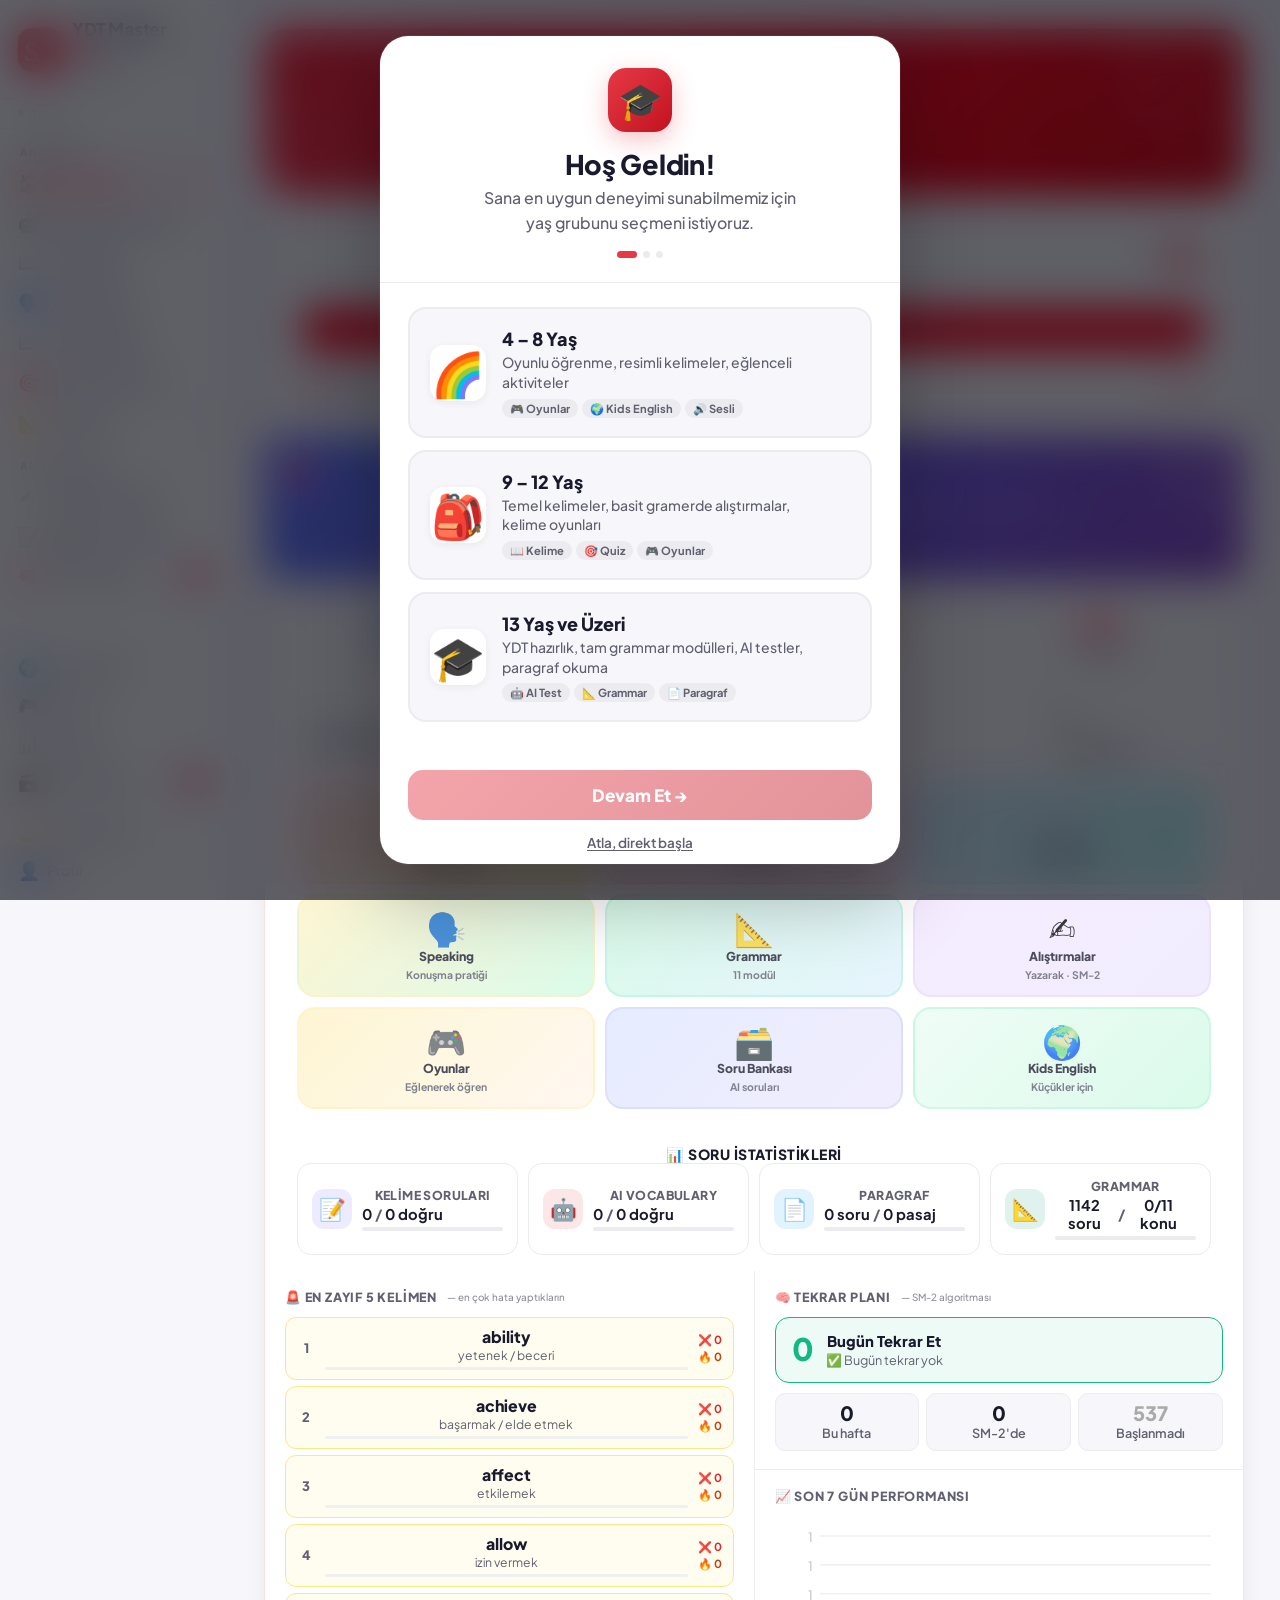
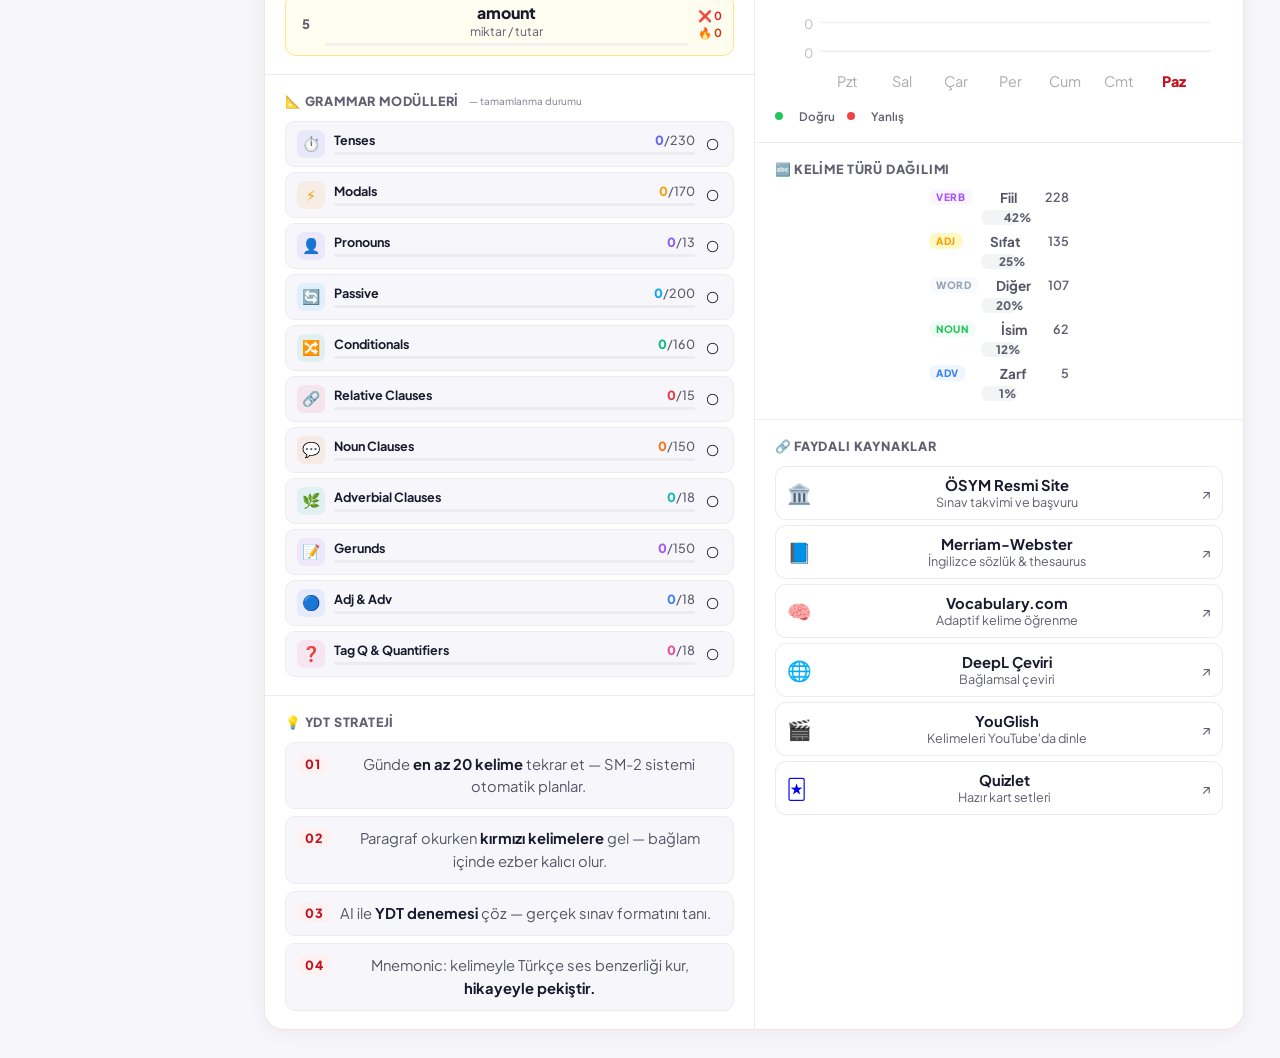
==== commit e61a032a: "Add files via upload" ====
--- a/index.html
+++ b/index.html
@@ -88,9 +88,9 @@
         <button class="mob-drawer-btn active" id="di-home"     onclick="mobGoTo('index-page')">              <span aria-hidden="true" class="mob-d-icon">🏠</span> Ana Sayfa</button>
         <button class="mob-drawer-btn"        id="di-ai-ydt"   onclick="mobRun(startAIQuizMode)">            <span aria-hidden="true" class="mob-d-icon">🤖</span> AI Vocabulary Test</button>
         <button class="mob-drawer-btn"        id="di-paragraf" onclick="mobRun(showParagrafListesi)">         <span aria-hidden="true" class="mob-d-icon">📖</span> AI Reading</button>
+        <button class="mob-drawer-btn"        id="di-speaking" onclick="mobRun(()=>openSpeakingSection('ai-chat'))"><span aria-hidden="true" class="mob-d-icon">🗣️</span> AI Speaking</button>
         <button class="mob-drawer-btn"        id="di-study"    onclick="mobRun(startStudyFromNav)">          <span aria-hidden="true" class="mob-d-icon">📖</span> Kelime Öğren</button>
         <button class="mob-drawer-btn"        id="di-quiz"     onclick="mobRun(startQuizFromNav)">           <span aria-hidden="true" class="mob-d-icon">🎯</span> Vocabulary Test</button>
-        <button class="mob-drawer-btn"        id="di-speaking" onclick="mobRun(()=>openSpeakingSection('overview'))"><span aria-hidden="true" class="mob-d-icon">🗣️</span> Speaking</button>
 
         <!-- Grammar — Speaking altında, Alıştırmalar üstünde -->
         <button class="mob-grammar-toggle" id="di-grammar-toggle-main" onclick="mobToggleGrammarMain()" aria-expanded="false" aria-controls="di-grammar-list-main">
@@ -181,9 +181,9 @@
         <button class="sb-btn active" id="sb-home" title="Ana Sayfa" onclick="navTo('index-page')">             <span aria-hidden="true" class="sb-icon">🏠</span> Ana Sayfa</button>
         <button class="sb-btn"        id="sb-ai-ydt" title="AI Vocab Test" onclick="startAIQuizMode()">               <span aria-hidden="true" class="sb-icon">🤖</span> AI Vocabulary Test</button>
         <button class="sb-btn"        id="sb-paragraf" title="AI Reading" onclick="showParagrafListesi()">              <span aria-hidden="true" class="sb-icon">📖</span> AI Reading</button>
+        <button class="sb-btn"        id="sb-speaking" title="AI Speaking" onclick="openSpeakingSection('ai-chat')"> <span aria-hidden="true" class="sb-icon">🗣️</span> AI Speaking</button>
         <button class="sb-btn"        id="sb-study" title="Kelime Öğren" onclick="startStudyFromNav()">             <span aria-hidden="true" class="sb-icon">📖</span> Kelime Öğren</button>
         <button class="sb-btn"        id="sb-quiz" title="Vocabulary Test" onclick="startQuizFromNav()">              <span aria-hidden="true" class="sb-icon">🎯</span> Vocabulary Test</button>
-        <button class="sb-btn"        id="sb-speaking" title="Speaking" onclick="openSpeakingSection('overview')"> <span aria-hidden="true" class="sb-icon">🗣️</span> Speaking</button>
 
         <!-- Grammar — daraltılabilir grup (Ana Menü altında) -->
         <button class="sb-grammar-toggle" id="sb-grammar-toggle-main" onclick="sbToggleGrammarMain()" aria-expanded="false" aria-controls="sb-grammar-list-main" style="margin-top:2px;">
@@ -2540,7 +2540,22 @@
             const snap = await getDoc(doc(fsdb, 'users', uid));
             if (snap.exists()) {
                 const data = snap.data();
-                if (data.allData) { window.allData = data.allData; localStorage.setItem(`ydt_${uid}_all_data`, JSON.stringify(window.allData)); }
+                if (data.allData) {
+                    window.allData = data.allData;
+                    localStorage.setItem(`ydt_${uid}_all_data`, JSON.stringify(window.allData));
+                    // Alt alanları da geri yükle
+                    if (data.allData.paragrafSorular) {
+                        window.paragrafSorular = data.allData.paragrafSorular;
+                        localStorage.setItem('ydt_paragraf_sorular', JSON.stringify(window.paragrafSorular));
+                    }
+                    if (data.allData.aiArsiv) {
+                        window.aiArsiv = data.allData.aiArsiv;
+                        localStorage.setItem('ydt_ai_arsiv', JSON.stringify(window.aiArsiv));
+                    }
+                    if (data.allData.kidsPlayer) {
+                        localStorage.setItem('ww_p2', JSON.stringify(data.allData.kidsPlayer));
+                    }
+                }
                 if (data.stats)   { window.stats = { ...data.stats }; if (isNaN(stats.totalMinutes)) stats.totalMinutes = 0; localStorage.setItem(`ydt_${uid}_stats`, JSON.stringify(window.stats)); }
                 // API keylerini Firestore'dan localStorage'a yükle
                 ['ydt_gemini_api_key','ydt_groq_api_key','ydt_openrouter_api_key','ydt_mistral_api_key'].forEach(k => {
@@ -2587,6 +2602,9 @@
                 if (v) apiKeyData[k] = v;
             });
             const cleanAllData = _fsCleanObj(typeof window.allData !== 'undefined' ? allData : {});
+            // paragrafSorular, aiArsiv ve kidsPlayer'ı da allData içine dahil et
+            if (window.paragrafSorular) cleanAllData.paragrafSorular = _fsCleanObj(window.paragrafSorular);
+            if (window.aiArsiv && window.aiArsiv.length) cleanAllData.aiArsiv = window.aiArsiv.slice(-200); // max 200
             await setDoc(doc(fsdb, 'users', uid), {
                 stats:     typeof window.stats !== 'undefined' ? stats : {},
                 allData:   cleanAllData,
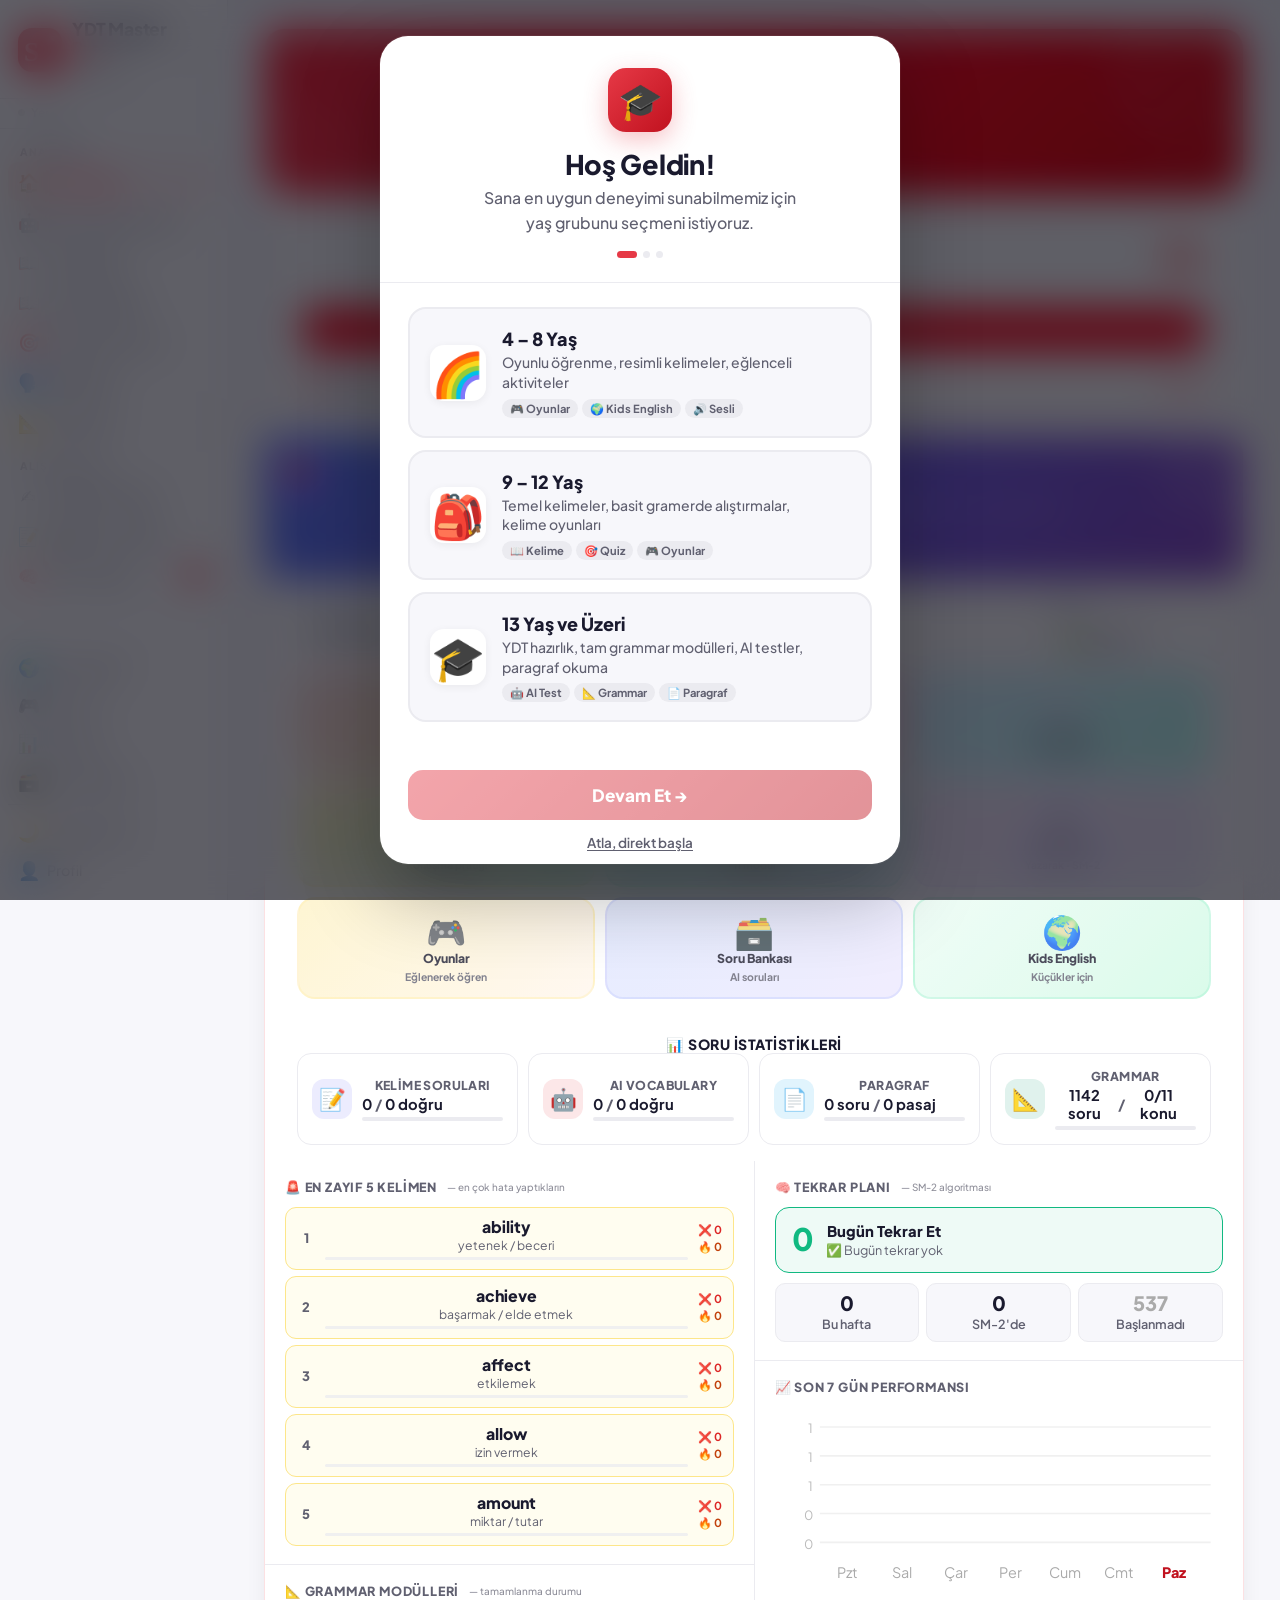
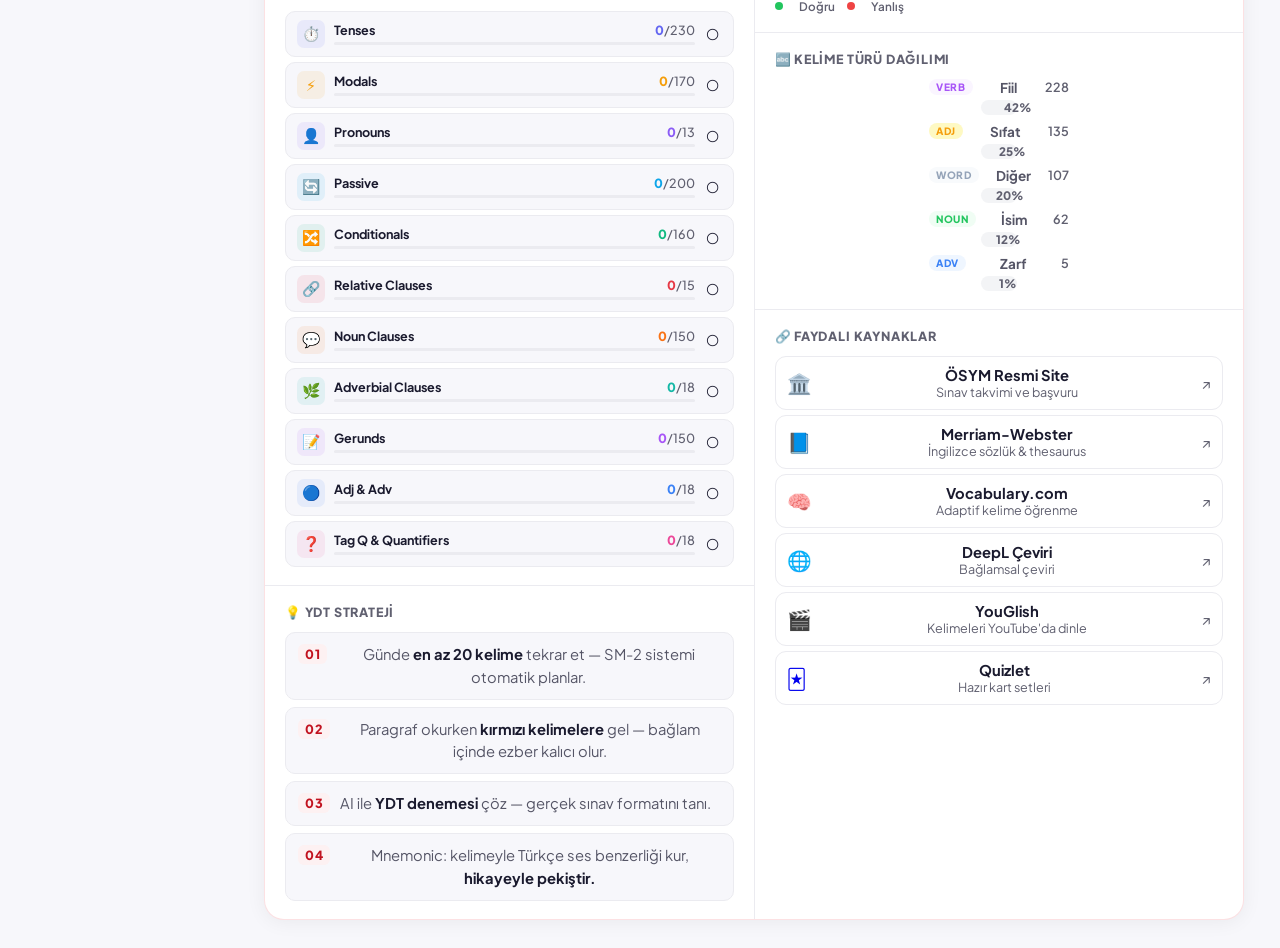
==== commit 243d86c2: "Add files via upload" ====
--- a/index.html
+++ b/index.html
@@ -88,9 +88,9 @@
         <button class="mob-drawer-btn active" id="di-home"     onclick="mobGoTo('index-page')">              <span aria-hidden="true" class="mob-d-icon">🏠</span> Ana Sayfa</button>
         <button class="mob-drawer-btn"        id="di-ai-ydt"   onclick="mobRun(startAIQuizMode)">            <span aria-hidden="true" class="mob-d-icon">🤖</span> AI Vocabulary Test</button>
         <button class="mob-drawer-btn"        id="di-paragraf" onclick="mobRun(showParagrafListesi)">         <span aria-hidden="true" class="mob-d-icon">📖</span> AI Reading</button>
-        <button class="mob-drawer-btn"        id="di-speaking" onclick="mobRun(()=>openSpeakingSection('ai-chat'))"><span aria-hidden="true" class="mob-d-icon">🗣️</span> AI Speaking</button>
         <button class="mob-drawer-btn"        id="di-study"    onclick="mobRun(startStudyFromNav)">          <span aria-hidden="true" class="mob-d-icon">📖</span> Kelime Öğren</button>
         <button class="mob-drawer-btn"        id="di-quiz"     onclick="mobRun(startQuizFromNav)">           <span aria-hidden="true" class="mob-d-icon">🎯</span> Vocabulary Test</button>
+        <button class="mob-drawer-btn"        id="di-speaking" onclick="mobRun(()=>openSpeakingSection('overview'))"><span aria-hidden="true" class="mob-d-icon">🗣️</span> Speaking</button>
 
         <!-- Grammar — Speaking altında, Alıştırmalar üstünde -->
         <button class="mob-grammar-toggle" id="di-grammar-toggle-main" onclick="mobToggleGrammarMain()" aria-expanded="false" aria-controls="di-grammar-list-main">
@@ -181,9 +181,9 @@
         <button class="sb-btn active" id="sb-home" title="Ana Sayfa" onclick="navTo('index-page')">             <span aria-hidden="true" class="sb-icon">🏠</span> Ana Sayfa</button>
         <button class="sb-btn"        id="sb-ai-ydt" title="AI Vocab Test" onclick="startAIQuizMode()">               <span aria-hidden="true" class="sb-icon">🤖</span> AI Vocabulary Test</button>
         <button class="sb-btn"        id="sb-paragraf" title="AI Reading" onclick="showParagrafListesi()">              <span aria-hidden="true" class="sb-icon">📖</span> AI Reading</button>
-        <button class="sb-btn"        id="sb-speaking" title="AI Speaking" onclick="openSpeakingSection('ai-chat')"> <span aria-hidden="true" class="sb-icon">🗣️</span> AI Speaking</button>
         <button class="sb-btn"        id="sb-study" title="Kelime Öğren" onclick="startStudyFromNav()">             <span aria-hidden="true" class="sb-icon">📖</span> Kelime Öğren</button>
         <button class="sb-btn"        id="sb-quiz" title="Vocabulary Test" onclick="startQuizFromNav()">              <span aria-hidden="true" class="sb-icon">🎯</span> Vocabulary Test</button>
+        <button class="sb-btn"        id="sb-speaking" title="Speaking" onclick="openSpeakingSection('overview')"> <span aria-hidden="true" class="sb-icon">🗣️</span> Speaking</button>
 
         <!-- Grammar — daraltılabilir grup (Ana Menü altında) -->
         <button class="sb-grammar-toggle" id="sb-grammar-toggle-main" onclick="sbToggleGrammarMain()" aria-expanded="false" aria-controls="sb-grammar-list-main" style="margin-top:2px;">
@@ -286,25 +286,6 @@
         <!-- ══ SEVİYE BANNER — günün görevi altında ══ -->
         <div id="ob-level-banner" style="display:none;margin:14px 0 0;"></div>
 
-        <!-- ══ 4 KPI KART ══ -->
-        <div class="dash-kpi-row" aria-live="polite" aria-atomic="true" aria-label="Genel istatistikler" aria-busy="true" id="dash-kpi-row">
-            <div class="dash-kpi dash-kpi-blue">
-                <div class="dash-kpi-val" id="idx-total"><span class="skeleton skeleton-val"></span></div>
-                <div class="dash-kpi-lbl">Kelime</div>
-            </div>
-            <div class="dash-kpi dash-kpi-green">
-                <div class="dash-kpi-val" id="idx-learned"><span class="skeleton skeleton-val"></span></div>
-                <div class="dash-kpi-lbl">Öğrenilen</div>
-            </div>
-            <div class="dash-kpi dash-kpi-orange">
-                <div class="dash-kpi-val">🔥 <span id="idx-streak-val"><span class="skeleton skeleton-val" style="width:32px"></span></span></div>
-                <div class="dash-kpi-lbl">Seri</div>
-            </div>
-            <div class="dash-kpi dash-kpi-red">
-                <div class="dash-kpi-val" id="idx-accuracy"><span class="skeleton skeleton-val" style="width:44px"></span></div>
-                <div class="dash-kpi-lbl">Başarı</div>
-            </div>
-        </div>
 
         <!-- ══ QUICK ACTIONS (Ana Modüller) ══ -->
         <div class="dash-section">
@@ -2361,15 +2342,24 @@
     window._saveData = function () {
         const uid = window._currentUser?.uid || 'guest';
         localStorage.setItem(`ydt_${uid}_all_data`, JSON.stringify(window.allData));
-        // legacy key de güncelle (motor.js uyumu)
         localStorage.setItem('ydt_all_data', JSON.stringify(window.allData));
 
-        if (window.paragrafSorular) {
-            localStorage.setItem('ydt_paragraf_sorular', JSON.stringify(window.paragrafSorular));
-        }
-        if (window.aiArsiv) {
-            localStorage.setItem('ydt_ai_arsiv', JSON.stringify(window.aiArsiv));
-        }
+        // ── Tüm yerel verileri localStorage'a yaz ──
+        const _ls = (k, v) => { try { if (v !== undefined) localStorage.setItem(k, JSON.stringify(v)); } catch(e){} };
+        _ls('ydt_paragraf_sorular',  window.paragrafSorular);
+        _ls('ydt_ai_arsiv',          window.aiArsiv);
+        _ls('ydt_ai_pasaj_arsiv',    window.aiPasajArsiv);
+        _ls('ydt_gramer_arsiv',      window.aiGramerArsiv);
+        _ls('ydt_cloze_arsiv',       window.aiClozeArsiv);
+        _ls('ydt_yakin_arsiv',       window.aiYakinArsiv);
+        _ls('ydt_diyalog_arsiv',     window.aiDiyalogArsiv);
+        _ls('ydt_durum_arsiv',       window.aiDurumArsiv);
+        _ls('ydt_paracom_arsiv',     window.aiParaComArsiv);
+        _ls('ydt_paraboz_arsiv',     window.aiParaBozArsiv);
+        _ls('ydt_paragraflar',       window.paragraflar);
+        _ls('ydt_badges',            window.badges);
+        _ls('ydt_profile',           window.userProfile);
+        // gr_scores, grammar_scores, perf_hist, streak, daily — motor.js zaten yazıyor
         saveToFirebase();
     };
 
@@ -2540,45 +2530,71 @@
             const snap = await getDoc(doc(fsdb, 'users', uid));
             if (snap.exists()) {
                 const data = snap.data();
-                if (data.allData) {
-                    window.allData = data.allData;
-                    localStorage.setItem(`ydt_${uid}_all_data`, JSON.stringify(window.allData));
-                    // Alt alanları da geri yükle
-                    if (data.allData.paragrafSorular) {
-                        window.paragrafSorular = data.allData.paragrafSorular;
-                        localStorage.setItem('ydt_paragraf_sorular', JSON.stringify(window.paragrafSorular));
-                    }
-                    if (data.allData.aiArsiv) {
-                        window.aiArsiv = data.allData.aiArsiv;
-                        localStorage.setItem('ydt_ai_arsiv', JSON.stringify(window.aiArsiv));
-                    }
-                    if (data.allData.kidsPlayer) {
-                        localStorage.setItem('ww_p2', JSON.stringify(data.allData.kidsPlayer));
-                    }
-                }
+
+                // ── Temel veriler ──
+                if (data.allData) { window.allData = data.allData; localStorage.setItem(`ydt_${uid}_all_data`, JSON.stringify(window.allData)); }
                 if (data.stats)   { window.stats = { ...data.stats }; if (isNaN(stats.totalMinutes)) stats.totalMinutes = 0; localStorage.setItem(`ydt_${uid}_stats`, JSON.stringify(window.stats)); }
-                // API keylerini Firestore'dan localStorage'a yükle
+
+                // ── API anahtarları ──
                 ['ydt_gemini_api_key','ydt_groq_api_key','ydt_openrouter_api_key','ydt_mistral_api_key'].forEach(k => {
                     if (data[k]) localStorage.setItem(k, data[k]);
                 });
+
+                // ── Grammar & performans ──
+                const _lsSet = (k, v) => { try { if (v !== null && v !== undefined) localStorage.setItem(k, JSON.stringify(v)); } catch(e){} };
+                if (data.grScores)  { _lsSet('ydt_gr_scores', data.grScores); _lsSet('ydt_grammar_scores', data.grScores); }
+                if (data.perfHist)  _lsSet('ydt_perf_hist', data.perfHist);
+                if (data.badges)    { _lsSet('ydt_badges', data.badges); window.badges = data.badges; }
+                if (data.profile)   { _lsSet('ydt_profile', data.profile); window.userProfile = data.profile; }
+                if (data.streak)    localStorage.setItem('ydt_streak',   String(data.streak));
+                if (data.lastDay)   localStorage.setItem('ydt_last_day', data.lastDay);
+
+                // ── ydtai istatistikleri ──
+                if (data.ydtai_tot) localStorage.setItem('ydtai_tot', String(data.ydtai_tot));
+                if (data.ydtai_cor) localStorage.setItem('ydtai_cor', String(data.ydtai_cor));
+                if (data.ydtai_wrg) localStorage.setItem('ydtai_wrg', String(data.ydtai_wrg));
+
+                // ── AI arşivleri ──
+                if (data.aiArsiv)        { window.aiArsiv        = data.aiArsiv;        _lsSet('ydt_ai_arsiv',        data.aiArsiv); }
+                if (data.aiPasajArsiv)   { window.aiPasajArsiv   = data.aiPasajArsiv;   _lsSet('ydt_ai_pasaj_arsiv',  data.aiPasajArsiv); }
+                if (data.aiGramerArsiv)  { window.aiGramerArsiv  = data.aiGramerArsiv;  _lsSet('ydt_gramer_arsiv',    data.aiGramerArsiv); }
+                if (data.aiClozeArsiv)   { window.aiClozeArsiv   = data.aiClozeArsiv;   _lsSet('ydt_cloze_arsiv',     data.aiClozeArsiv); }
+                if (data.aiYakinArsiv)   { window.aiYakinArsiv   = data.aiYakinArsiv;   _lsSet('ydt_yakin_arsiv',     data.aiYakinArsiv); }
+                if (data.aiDiyalogArsiv) { window.aiDiyalogArsiv = data.aiDiyalogArsiv; _lsSet('ydt_diyalog_arsiv',   data.aiDiyalogArsiv); }
+                if (data.aiDurumArsiv)   { window.aiDurumArsiv   = data.aiDurumArsiv;   _lsSet('ydt_durum_arsiv',     data.aiDurumArsiv); }
+                if (data.aiParaComArsiv) { window.aiParaComArsiv = data.aiParaComArsiv; _lsSet('ydt_paracom_arsiv',   data.aiParaComArsiv); }
+                if (data.aiParaBozArsiv) { window.aiParaBozArsiv = data.aiParaBozArsiv; _lsSet('ydt_paraboz_arsiv',   data.aiParaBozArsiv); }
+
+                // ── Paragraf verileri ──
+                if (data.paragrafSorular) { window.paragrafSorular = data.paragrafSorular; _lsSet('ydt_paragraf_sorular', data.paragrafSorular); }
+                if (data.paragraflar)     { window.paragraflar     = data.paragraflar;     _lsSet('ydt_paragraflar',      data.paragraflar); }
+
+                // ── Soru bankaları ──
+                ['paragraf','gramer','cloze','yakin','diyalog','paratam','durum','parabut'].forEach(cat => {
+                    const key = `bank_${cat}`;
+                    if (data[key] && data[key].length) {
+                        localStorage.setItem(`ydt_bank_${cat}`, JSON.stringify(data[key]));
+                    }
+                });
             }
-            // Firestore'da window.stats yoksa localStorage'dan al (motor.js buraya yazar)
+
+            // Firestore'da stats yoksa localStorage'dan al
             if (!stats.totalAnswers && !stats.totalMinutes) {
                 const rawST = localStorage.getItem(`ydt_${uid}_stats`) || localStorage.getItem('ydt_stats');
                 if (rawST) { try { const s = JSON.parse(rawST); if (s) { window.stats = s; if (isNaN(stats.totalMinutes)) stats.totalMinutes = 0; } } catch(e){} }
             }
+
             if (typeof updateSelectors    === 'function') updateSelectors();
             if (typeof updateIndexStats   === 'function') updateIndexStats();
             if (typeof updateDailyGoalBar === 'function') updateDailyGoalBar();
             _updateAuthStats();
             _authSyncBar('synced', 'Veriler yüklendi ✓');
-            setSyncStatus('ok'); // Sidebar sync dot'u yeşil yap
+            setSyncStatus('ok');
         } catch(e) {
             console.warn('Firestore yükleme hatası:', e);
             _authSyncBar('synced', 'Yerel veriler kullanılıyor');
-            setSyncStatus('idle'); // Hata değil, sadece yerel mod
+            setSyncStatus('idle');
         } finally {
-            // Veri yüklemesi tamamlandı — dashboard ve banner güncelle
             document.dispatchEvent(new Event('ydtDataReady'));
         }
     }
@@ -2596,28 +2612,80 @@
         try {
             _authSyncBar('syncing', 'Kaydediliyor…');
             setSyncStatus('syncing');
+
+            // API anahtarları
             const apiKeyData = {};
             ['ydt_gemini_api_key','ydt_groq_api_key','ydt_openrouter_api_key','ydt_mistral_api_key'].forEach(k => {
                 const v = localStorage.getItem(k);
                 if (v) apiKeyData[k] = v;
             });
+
+            // Soru bankaları (localStorage'dan oku — admin upload ile yazılır)
+            const _lsGet = (k) => { try { const v = localStorage.getItem(k); return v ? JSON.parse(v) : null; } catch(e){ return null; } };
+            const bankData = {};
+            ['paragraf','gramer','cloze','yakin','diyalog','paratam','durum','parabut'].forEach(cat => {
+                const v = _lsGet(`ydt_bank_${cat}`);
+                if (v && v.length) bankData[`bank_${cat}`] = v;
+            });
+
+            // Grammar & performans skorları
+            const grScores      = _lsGet('ydt_gr_scores')      || _lsGet('ydt_grammar_scores') || {};
+            const perfHist      = _lsGet('ydt_perf_hist')       || [];
+            const badges        = _lsGet('ydt_badges')          || [];
+            const profile       = _lsGet('ydt_profile')         || {};
+            const streak        = parseInt(localStorage.getItem('ydt_streak') || '0');
+            const lastDay       = localStorage.getItem('ydt_last_day') || '';
+
+            // AI arşivleri
+            const aiArsivData = {
+                aiArsiv:       window.aiArsiv        || _lsGet('ydt_ai_arsiv')       || [],
+                aiPasajArsiv:  window.aiPasajArsiv   || _lsGet('ydt_ai_pasaj_arsiv') || [],
+                aiGramerArsiv: window.aiGramerArsiv  || _lsGet('ydt_gramer_arsiv')   || [],
+                aiClozeArsiv:  window.aiClozeArsiv   || _lsGet('ydt_cloze_arsiv')    || [],
+                aiYakinArsiv:  window.aiYakinArsiv   || _lsGet('ydt_yakin_arsiv')    || [],
+                aiDiyalogArsiv:window.aiDiyalogArsiv || _lsGet('ydt_diyalog_arsiv')  || [],
+                aiDurumArsiv:  window.aiDurumArsiv   || _lsGet('ydt_durum_arsiv')    || [],
+                aiParaComArsiv:window.aiParaComArsiv || _lsGet('ydt_paracom_arsiv')  || [],
+                aiParaBozArsiv:window.aiParaBozArsiv || _lsGet('ydt_paraboz_arsiv')  || [],
+            };
+
+            // paragrafSorular & paragraflar
+            const paragrafSorularData = window.paragrafSorular || _lsGet('ydt_paragraf_sorular') || {};
+            const paragraflarData     = window.paragraflar     || _lsGet('ydt_paragraflar')      || [];
+
+            // ydtai istatistikleri
+            const ydtaiStats = {
+                ydtai_tot: parseInt(localStorage.getItem('ydtai_tot') || '0'),
+                ydtai_cor: parseInt(localStorage.getItem('ydtai_cor') || '0'),
+                ydtai_wrg: parseInt(localStorage.getItem('ydtai_wrg') || '0'),
+            };
+
             const cleanAllData = _fsCleanObj(typeof window.allData !== 'undefined' ? allData : {});
-            // paragrafSorular, aiArsiv ve kidsPlayer'ı da allData içine dahil et
-            if (window.paragrafSorular) cleanAllData.paragrafSorular = _fsCleanObj(window.paragrafSorular);
-            if (window.aiArsiv && window.aiArsiv.length) cleanAllData.aiArsiv = window.aiArsiv.slice(-200); // max 200
+
             await setDoc(doc(fsdb, 'users', uid), {
-                stats:     typeof window.stats !== 'undefined' ? stats : {},
-                allData:   cleanAllData,
-                updatedAt: new Date().toISOString(),
+                stats:           typeof window.stats !== 'undefined' ? stats : {},
+                allData:         cleanAllData,
+                updatedAt:       new Date().toISOString(),
+                grScores,
+                perfHist,
+                badges,
+                profile,
+                streak,
+                lastDay,
+                paragrafSorular: paragrafSorularData,
+                paragraflar:     paragraflarData,
+                ...aiArsivData,
+                ...bankData,
+                ...ydtaiStats,
                 ...apiKeyData
             }, { merge: true });
+
             _authSyncBar('synced', 'Kaydedildi ✓');
             setSyncStatus('ok');
             localStorage.setItem(`ydt_${uid}_stats`,    JSON.stringify(window.stats));
             localStorage.setItem(`ydt_${uid}_all_data`, JSON.stringify(window.allData));
         } catch(e) {
             console.warn('Firestore kayıt hatası:', e);
-            // Hata olsa bile "Bağlantı hatası" gösterme — yerel kayıt yeterli
             setSyncStatus('idle');
             localStorage.setItem(`ydt_${uid}_stats`,    JSON.stringify(window.stats || {}));
             localStorage.setItem(`ydt_${uid}_all_data`, JSON.stringify(window.allData || {}));
@@ -2755,7 +2823,21 @@
 
 <script src="kelimeler.js"></script>
 <script src="motor.js"></script>
-<script src="games.js"></script>
+<script src="js/ai.js"></script>
+<script src="js/sm2-typing.js"></script>
+<script src="js/utils.js"></script>
+<script src="js/paragraf.js"></script>
+<script src="js/ai-quiz.js"></script>
+<script src="js/bank.js"></script>
+<script src="js/admin.js"></script>
+<script src="js/stats-widgets.js"></script>
+<script src="js/stats.js"></script>
+<script src="js/quiz.js"></script>
+<script src="js/study.js"></script>
+<script src="js/games.js"></script>
+<script src="js/ai-daily.js"></script>
+<script src="js/aig.js"></script>
+<script src="js/profile.js"></script>
 <script src="grammar.js"></script>
 <script src="modals.js"></script>
 <script src="pronouns.js"></script>
@@ -2930,6 +3012,8 @@
 // ── ydtDataReady event — deterministic, timeout-free ──────────────
 document.addEventListener('ydtDataReady', function () {
     initDashToday();
+    if (typeof updateIndexStats   === 'function') updateIndexStats();
+    if (typeof updateDailyGoalBar === 'function') updateDailyGoalBar();
     if (typeof obRenderLevelBanner === 'function') obRenderLevelBanner();
 }, { once: false });
 
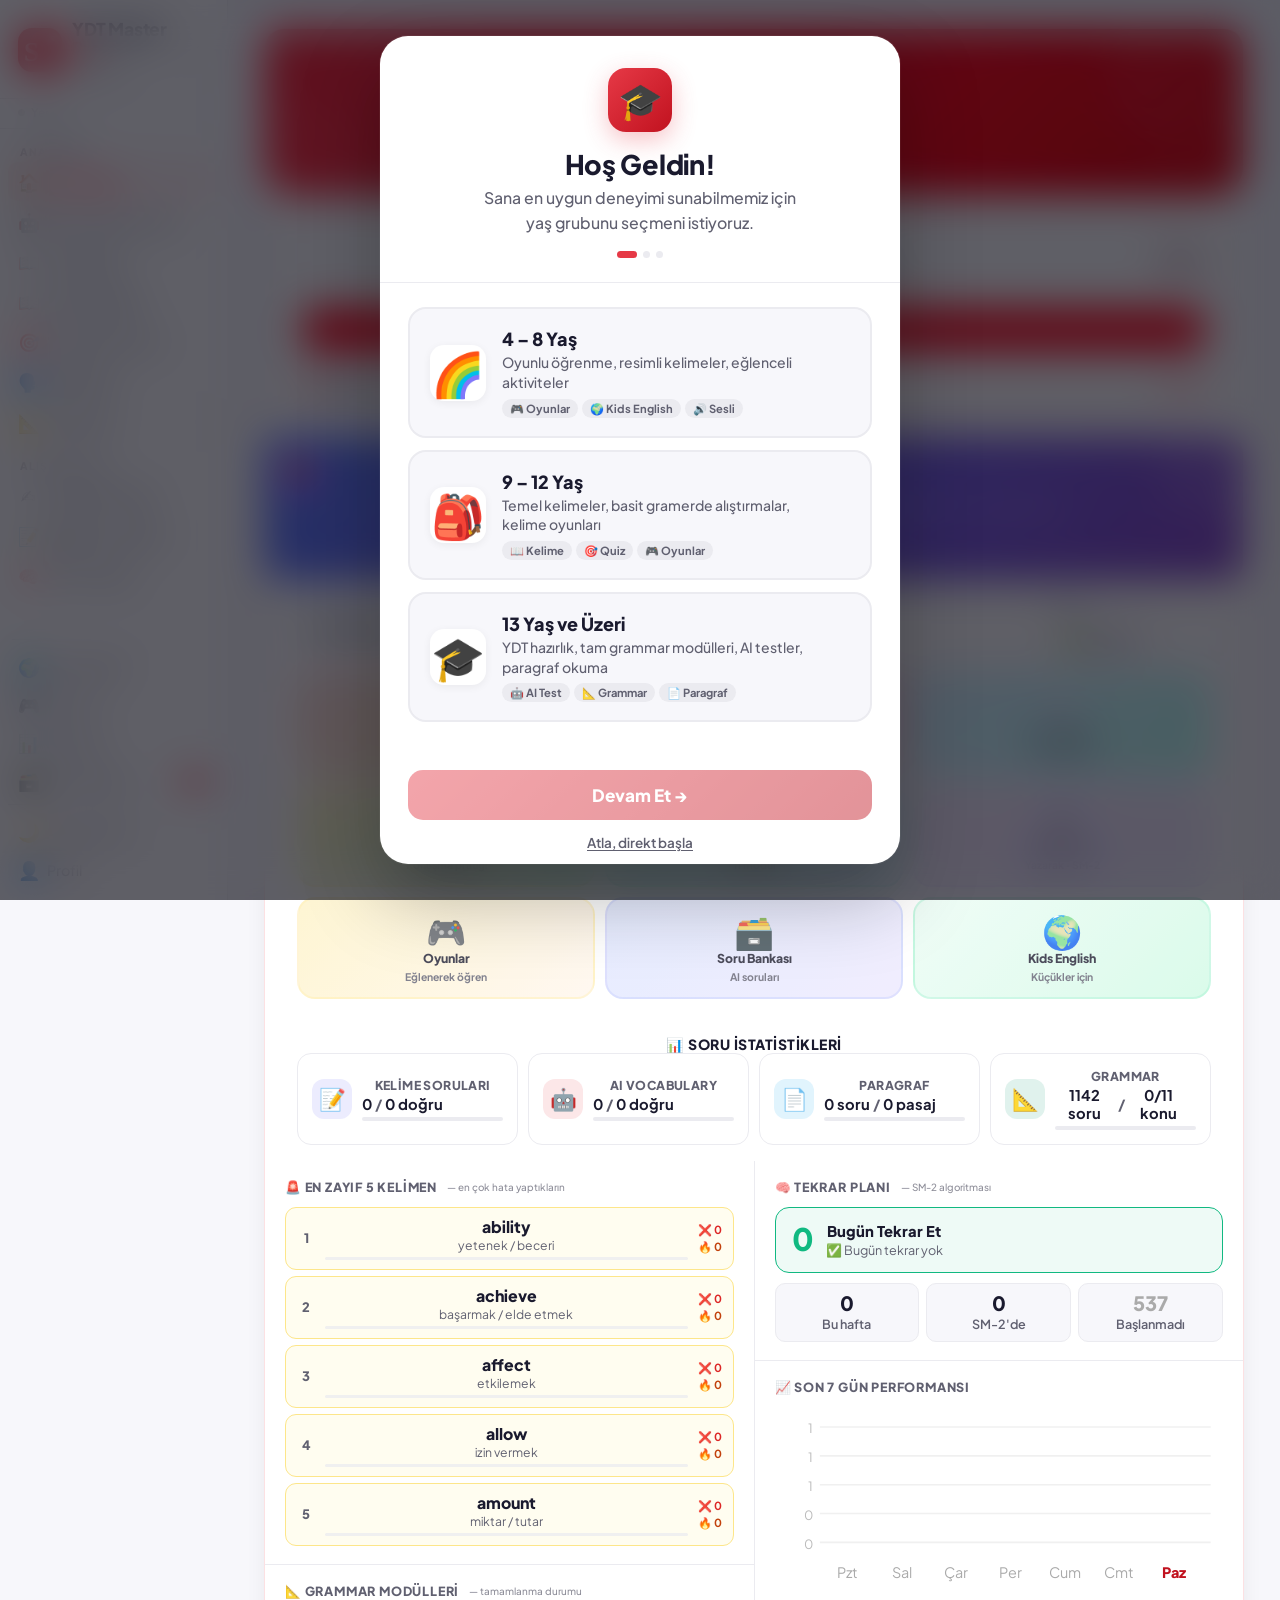
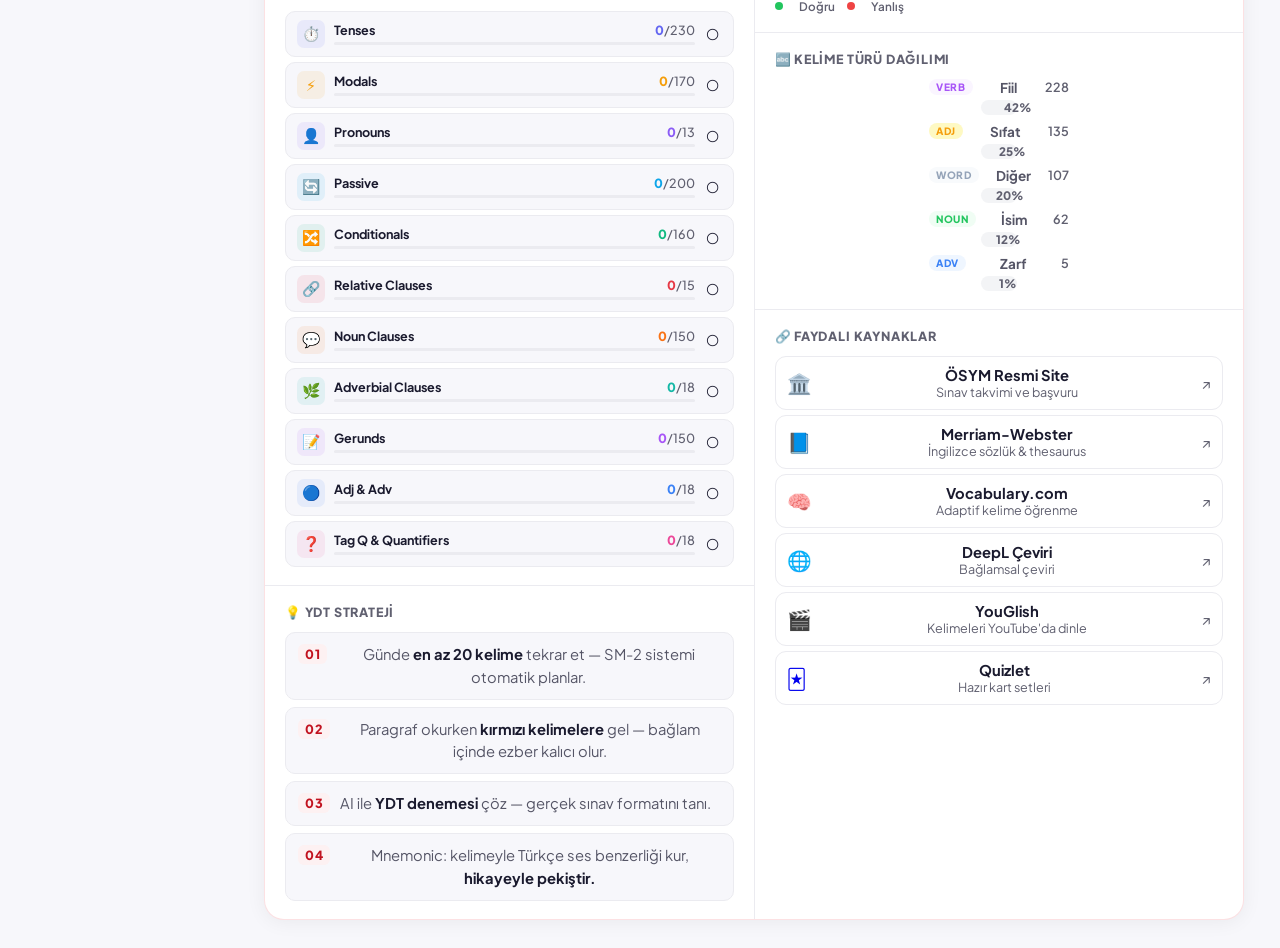
==== commit fb2307be: "Add files via upload" ====
--- a/index.html
+++ b/index.html
@@ -141,7 +141,7 @@
 </div>
 
 <nav class="mob-bottomnav" aria-label="Alt navigasyon">
-    <button class="mob-tab active" id="bn-home"     onclick="navTo('index-page')">        <span aria-hidden="true" class="mob-tab-icon">🏠</span>Ana Sayfa</button>
+    <button class="mob-tab active" id="bn-home"     data-nav="index-page">        <span aria-hidden="true" class="mob-tab-icon">🏠</span>Ana Sayfa</button>
     <button class="mob-tab"        id="bn-study"    onclick="startStudyFromNav()">        <span aria-hidden="true" class="mob-tab-icon">📖</span>Öğren</button>
     <button class="mob-tab"        id="bn-quiz"     onclick="startQuizFromNav()">         <span aria-hidden="true" class="mob-tab-icon">🎯</span>Vocab Test<span class="mob-tab-badge" id="bn-sm2-badge" style="display:none"></span></button>
     <button class="mob-tab"        id="bn-stats"    onclick="showStatsPage()">            <span aria-hidden="true" class="mob-tab-icon">📊</span>İstatistik</button>
@@ -178,7 +178,7 @@
     <!-- ── PRIMARY NAV ── -->
     <nav class="sb-nav sb-nav-primary" aria-label="Ana menü">
         <div class="sb-sec">Ana Menü</div>
-        <button class="sb-btn active" id="sb-home" title="Ana Sayfa" onclick="navTo('index-page')">             <span aria-hidden="true" class="sb-icon">🏠</span> Ana Sayfa</button>
+        <button class="sb-btn active" id="sb-home" title="Ana Sayfa" data-nav="index-page">             <span aria-hidden="true" class="sb-icon">🏠</span> Ana Sayfa</button>
         <button class="sb-btn"        id="sb-ai-ydt" title="AI Vocab Test" onclick="startAIQuizMode()">               <span aria-hidden="true" class="sb-icon">🤖</span> AI Vocabulary Test</button>
         <button class="sb-btn"        id="sb-paragraf" title="AI Reading" onclick="showParagrafListesi()">              <span aria-hidden="true" class="sb-icon">📖</span> AI Reading</button>
         <button class="sb-btn"        id="sb-study" title="Kelime Öğren" onclick="startStudyFromNav()">             <span aria-hidden="true" class="sb-icon">📖</span> Kelime Öğren</button>
@@ -229,7 +229,7 @@
             <button class="sb-btn sb-btn-sec" id="sb-profil" title="Profil" onclick="navTo('profil-page'); showProfilPage(); setTimeout(()=>window.AuthModule&&window.AuthModule.updateProfilWidgets(),100)" style="margin-bottom:4px;">
                 <span aria-hidden="true" class="sb-icon">👤</span> Profil
             </button>
-            <button class="sb-btn sb-btn-admin" id="sb-admin" title="Yönetim" onclick="navTo('admin-page')" style="display:none;">
+            <button class="sb-btn sb-btn-admin" id="sb-admin" title="Yönetim" data-nav="admin-page" style="display:none;">
                 <svg width="14" height="14" viewBox="0 0 14 14" fill="none" style="flex-shrink:0;opacity:.6">
                     <circle cx="7" cy="7" r="2.5" stroke="currentColor" stroke-width="1.4"/>
                     <path d="M7 1v1.5M7 11.5V13M1 7h1.5M11.5 7H13M2.93 2.93l1.06 1.06M10.01 10.01l1.06 1.06M2.93 11.07l1.06-1.06M10.01 3.99l1.06-1.06" stroke="currentColor" stroke-width="1.4" stroke-linecap="round"/>
@@ -590,7 +590,7 @@
 
         <!-- Topbar -->
         <div class="sp-topbar">
-            <button class="sp-back" onclick="navTo('index-page')">←</button>
+            <button class="sp-back" data-nav="index-page">←</button>
             <div class="sp-topbar-title">📊 Gelişim Raporu</div>
             <span class="sp-topbar-sub">Tüm zamanlar</span>
         </div>
@@ -1075,7 +1075,7 @@
             <div style="font-size:.8rem; color:var(--ink3); text-align:center; line-height:1.6; max-width:260px;">
                 Bu panel yalnızca yetkili yönetici hesabına açıktır.
             </div>
-            <button onclick="navTo('index-page')" style="margin-top:24px; padding:10px 24px;
+            <button data-nav="index-page" style="margin-top:24px; padding:10px 24px;
                 background:var(--red); color:#fff; border:none; border-radius:12px;
                 font-family:inherit; font-weight:700; font-size:.85rem; cursor:pointer;">
                 ← Ana Sayfaya Dön
@@ -1087,7 +1087,7 @@
 
             <!-- ── TOP BAR ── -->
             <div class="adm-topbar">
-                <button class="adm-back" onclick="navTo('index-page')">←</button>
+                <button class="adm-back" data-nav="index-page">←</button>
                 <div class="adm-topbar-brand">
                     <span aria-hidden="true" class="adm-topbar-icon">⚙️</span>
                     <div>
@@ -1987,7 +1987,7 @@
     </div>
 
     <div id="profil-page" class="container hidden" style="text-align:left; padding-bottom: 32px;">
-        <button class="back-btn" onclick="navTo('index-page')">←</button>
+        <button class="back-btn" data-nav="index-page">←</button>
 
         <!-- Google Auth Hero -->
         <div class="profil-google-hero">
@@ -2319,6 +2319,18 @@
         appId: "1:674787283521:web:fccca6b20e174f9e79ecc0"
     };
 
+    /* ── Firestore Security Rules (Firebase Console > Firestore > Rules) ──
+       Aşağıdaki kuralları ekleyin:
+
+       match /shared/{docId} {
+         // Herkes okuyabilir
+         allow read: if true;
+         // Sadece admin yazabilir
+         allow write: if request.auth != null
+                      && request.auth.token.email == 'stasalan@gmail.com';
+       }
+       ── */
+
     const firebaseApp = initializeApp(firebaseConfig);
     let syncTimeout = null;
 
@@ -2362,6 +2374,8 @@
         // gr_scores, grammar_scores, perf_hist, streak, daily — motor.js zaten yazıyor
         saveToFirebase();
     };
+    // YDT namespace alias — window._saveData ile senkron kalır
+    if (window.YDT) window.YDT.save = window._saveData;
 
     function saveToFirebase() {
         // Artık Firestore üzerinden _saveUserData() kullanıyoruz.
@@ -2594,6 +2608,35 @@
             console.warn('Firestore yükleme hatası:', e);
             _authSyncBar('synced', 'Yerel veriler kullanılıyor');
             setSyncStatus('idle');
+        }
+
+        // ── Paylaşımlı (admin) içerikleri yükle ──────────────────────────
+        // Admin'in eklediği paragraflar shared/content doc'unda tutulur.
+        // Her kullanıcı login olduğunda kendi paragraflarına merge edilir.
+        try {
+            const _lsSet = (k, v) => { try { if (v !== null && v !== undefined) localStorage.setItem(k, JSON.stringify(v)); } catch(e){} };
+            const sharedSnap = await getDoc(doc(fsdb, 'shared', 'content'));
+            if (sharedSnap.exists()) {
+                const sharedData = sharedSnap.data();
+                if (Array.isArray(sharedData.paragraflar) && sharedData.paragraflar.length > 0) {
+                    const sharedPara = sharedData.paragraflar;
+                    const current = window.paragraflar || [];
+                    // Başlığa göre deduplicate: shared olanlar her zaman taban, üstüne kullanıcının kişisel eklemeleri
+                    const sharedTitles = new Set(sharedPara.map(p => p.baslik));
+                    const personalExtra = current.filter(p => !sharedTitles.has(p.baslik));
+                    window.paragraflar = [...sharedPara, ...personalExtra];
+                    _lsSet('ydt_paragraflar', window.paragraflar);
+                    console.log(`[shared] ${sharedPara.length} paylaşımlı paragraf yüklendi, ${personalExtra.length} kişisel ek`);
+                }
+                // paragrafSorular da paylaşımlıysa merge et
+                if (sharedData.paragrafSorular && typeof sharedData.paragrafSorular === 'object') {
+                    window.paragrafSorular = { ...sharedData.paragrafSorular, ...(window.paragrafSorular || {}) };
+                    _lsSet('ydt_paragraf_sorular', window.paragrafSorular);
+                }
+                if (typeof window._populateParagrafListesi === 'function') window._populateParagrafListesi();
+            }
+        } catch(e) {
+            console.warn('[shared] Paylaşımlı içerik yüklenemedi:', e);
         } finally {
             document.dispatchEvent(new Event('ydtDataReady'));
         }
@@ -2679,6 +2722,23 @@
                 ...ydtaiStats,
                 ...apiKeyData
             }, { merge: true });
+
+            // ── Admin ise paylaşımlı içeriği de güncelle ──────────────────
+            // Tüm kullanıcıların görebileceği shared/content doc'una yaz.
+            const ADMIN_EMAIL_SYNC = 'stasalan@gmail.com';
+            if (window._currentUser?.email === ADMIN_EMAIL_SYNC && paragraflarData.length > 0) {
+                try {
+                    await setDoc(doc(fsdb, 'shared', 'content'), {
+                        paragraflar:     paragraflarData,
+                        paragrafSorular: paragrafSorularData,
+                        updatedAt:       new Date().toISOString(),
+                        updatedBy:       uid
+                    }, { merge: true });
+                    console.log(`[shared] ${paragraflarData.length} paragraf shared/content'e yazıldı`);
+                } catch(sharedErr) {
+                    console.warn('[shared] Admin paylaşım yazma hatası:', sharedErr);
+                }
+            }
 
             _authSyncBar('synced', 'Kaydedildi ✓');
             setSyncStatus('ok');
@@ -2838,6 +2898,7 @@
 <script src="js/ai-daily.js"></script>
 <script src="js/aig.js"></script>
 <script src="js/profile.js"></script>
+<script src="grammar-engine.js"></script>
 <script src="grammar.js"></script>
 <script src="modals.js"></script>
 <script src="pronouns.js"></script>
@@ -2859,7 +2920,7 @@
 
         <!-- ── TOPBAR ── -->
         <div class="bk-topbar">
-            <button class="bk-back" onclick="navTo('index-page')" title="Geri">←</button>
+            <button class="bk-back" data-nav="index-page" title="Geri">←</button>
             <div style="flex:1;min-width:0;">
                 <span class="bk-topbar-title">🗃️ Soru Bankası
                     <span class="bk-topbar-badge" id="bk-total-badge">—</span>
--- a/stil.css
+++ b/stil.css
@@ -1,29 +1,29 @@
 :root{
-    --red:#c1121f;--red-soft:#fdf1f2;--ink:#1a1a2e;--ink2:#555566;--ink3:#606070;
-    --border:#ebebf0;--bg:#f7f7fb;--white:#ffffff;--green:#22c55e;--green-s:#f0fdf4;
+    --red:#c1121f;--red-soft:#fdf1f2;--ink:var(--clr-bg-deep);--ink2:#555566;--ink3:#606070;
+    --border:#ebebf0;--bg:#f7f7fb;--white:#ffffff;--green:var(--clr-success);--green-s:var(--clr-success-bg-lt);
 
     /* ── Semantic color tokens ── */
     --color-primary:     #c1121f;  /* CTA butonlar, brand vurgusu — #c1121f: 6.22:1 WCAG AA */
     --color-primary-soft:#fdf1f2;  /* CTA soft arka plan           */
-    --color-active:      #e63946;  /* Nav active, seçili öğe       */
+    --color-active:      var(--clr-danger);  /* Nav active, seçili öğe       */
     --color-active-soft: #fdf1f2;  /* Active soft arka plan        */
-    --color-focus:       #e63946;  /* Input / button focus outline */
+    --color-focus:       var(--clr-danger);  /* Input / button focus outline */
     --color-danger:      #dc2626;  /* Hata, yanlış cevap, sil      */
     --color-danger-soft: #fef2f2;  /* Danger soft arka plan        */
     /* ── Renk Paleti Tokens ── */
-    --c-purple:      #7c3aed; --c-purple-soft: #f5f3ff; --c-purple-border: #c4b5fd;
+    --c-purple:      var(--clr-brand-dark); --c-purple-soft: #f5f3ff; --c-purple-border: #c4b5fd;
     --c-blue:        #2563eb; --c-blue-soft:   #eff6ff; --c-blue-border:   #93c5fd;
     --c-sky:         #0ea5e9; --c-sky-soft:    #f0f9ff; --c-sky-border:    #7dd3fc;
     --c-teal:        #059669; --c-teal-soft:   #ecfdf5; --c-teal-border:   #6ee7b7;
-    --c-green:       #16a34a; --c-green-soft:  #f0fdf4; --c-green-border:  #bbf7d0;
+    --c-green:       var(--clr-success-dk); --c-green-soft:  var(--clr-success-bg-lt); --c-green-border:  #bbf7d0;
     --c-amber:       #ca8a04; --c-amber-soft:  #fef9c3; --c-amber-border:  #fde68a;
     --c-orange:      #ea580c; --c-orange-soft: #fff7ed; --c-orange-border: #fed7aa;
     --c-pink:        #e11d48; --c-pink-soft:   #fff1f2; --c-pink-border:   #fda4af;
     --c-indigo:      #4f46e5; --c-indigo-soft: #eef2ff; --c-indigo-border: #a5b4fc;
     --c-fuchsia:     #a21caf; --c-fuchsia-soft:#fdf4ff; --c-fuchsia-border:#f0abfc;
-    --c-violet:      #6366f1; --c-violet-soft: #eef2ff; --c-violet-border: #c7d2fe;
+    --c-violet:      var(--clr-brand); --c-violet-soft: #eef2ff; --c-violet-border: #c7d2fe;
     --c-sync-idle:   #cccccc; /* Sync dot varsayılan */
-    --c-saved-bg:    #dcfce7; --c-saved-color: #16a34a; /* API key kayıtlı badge */
+    --c-saved-bg:    var(--clr-success-bg); --c-saved-color: var(--clr-success-dk); /* API key kayıtlı badge */
     --c-ai-gradient-from: #667eea; --c-ai-gradient-to: #764ba2; /* AI promo banner */
     --c-code-bg:     #e2e8f0; /* Inline kod arka planı */
     --c-info-bg:     #f8fafc; /* Bilgi kutusu arka planı */
@@ -43,6 +43,23 @@
     --z-overlay:9000;
     --z-toast-bg:9998;
     --z-toast:  9999;
+
+    /* ── Extended color tokens (auto-generated) ── */
+    --clr-brand:         #6366f1;
+    --clr-brand-dark:    #7c3aed;
+    --clr-brand-light:   #ede9fe;
+    --clr-bg-deep:       #1a1a2e;
+    --clr-bg-card:       #13131f;
+    --clr-success:       #22c55e;
+    --clr-success-dk:    #16a34a;
+    --clr-success-bg:    #dcfce7;
+    --clr-success-bg-lt: #f0fdf4;
+    --clr-danger:        #e63946;
+    --clr-danger-bg:     #fee2e2;
+    --clr-warn:          #f59e0b;
+    --clr-warn-bg:       #fde68a;
+    --clr-text-muted:    #9090b0;
+    --clr-text-dim:      #6b7280;
 }
 html { font-size: 18px; } /* base 16px → 18px: tüm rem değerleri %12.5 büyür */
 *{box-sizing:border-box;-webkit-tap-highlight-color:transparent;margin:0;padding:0;}
@@ -121,7 +138,7 @@
     content: attr(title);
     position:absolute; left:70px; top:50%;
     transform:translateY(-50%);
-    background:#1a1a2e; color:#fff;
+    background:var(--clr-bg-deep); color:#fff;
     padding:5px 10px; border-radius:8px;
     font-size:.75rem; font-weight:600;
     white-space:nowrap; pointer-events:none;
@@ -476,7 +493,7 @@
     text-transform: uppercase;
     letter-spacing: .5px;
 }
-.idx-stat-green  { background: #f0fdf4; border-color: #bbf7d0; }
+.idx-stat-green  { background: var(--clr-success-bg-lt); border-color: #bbf7d0; }
 .idx-stat-green  .idx-stat-val { color: #15803d; }
 .idx-stat-orange { background: #fff7ed; border-color: #fed7aa; }
 .idx-stat-orange .idx-stat-val { color: #c2410c; }
@@ -560,8 +577,8 @@
 .idx-q-study:hover    { background: #fff1f2; border-color: var(--color-primary); }
 .idx-q-quiz:hover     { background: #fefce8; border-color: #ca8a04; }
 .idx-q-para:hover     { background: #f0f9ff; border-color: #0284c7; }
-.idx-q-ai:hover       { background: #faf5ff; border-color: #7c3aed; }
-.idx-q-exercise:hover { background: #f0fdf4; border-color: #16a34a; }
+.idx-q-ai:hover       { background: #faf5ff; border-color: var(--clr-brand-dark); }
+.idx-q-exercise:hover { background: var(--clr-success-bg-lt); border-color: var(--clr-success-dk); }
 .idx-q-games:hover    { background: #fff7ed; border-color: #ea580c; }
 
 /* ── Zayıf kelimeler ── */
@@ -641,7 +658,7 @@
 .idx-bank-body   { flex: 1; min-width: 0; }
 .idx-bank-label  { font-size: var(--text-sm); font-weight: 700; color: var(--ink); margin-bottom: 3px; }
 .idx-bank-meta   { display: flex; align-items: center; gap: 8px; margin-bottom: 4px; }
-.idx-bank-cor    { font-size: var(--text-xs); font-weight: 700; color: #16a34a; }
+.idx-bank-cor    { font-size: var(--text-xs); font-weight: 700; color: var(--clr-success-dk); }
 .idx-bank-wrg    { font-size: var(--text-xs); font-weight: 700; color: #dc2626; }
 .idx-bank-pct    { font-size: var(--text-xs); font-weight: 800; }
 .idx-bank-total-lbl { font-size: var(--text-xs); color: var(--ink3); font-weight: 600; }
@@ -703,7 +720,7 @@
     display: inline-block;
     margin-right: 4px;
 }
-.idx-perf-dot-correct { background: #22c55e; }
+.idx-perf-dot-correct { background: var(--clr-success); }
 .idx-perf-dot-wrong   { background: #ef4444; }
 
 /* ── Kelime türü dağılımı ── */
@@ -765,7 +782,7 @@
 .idx-sm2-list-name { font-size: var(--text-xs); font-weight: 700; color: var(--ink2); white-space: nowrap; overflow: hidden; text-overflow: ellipsis; flex: 1; }
 .idx-sm2-list-badges { display: flex; gap: 4px; flex-shrink: 0; }
 .idx-sm2-badge { font-size: var(--text-xs); font-weight: 800; padding: 2px 7px; border-radius: 20px; }
-.idx-sm2-badge-red    { background: #fee2e2; color: #dc2626; }
+.idx-sm2-badge-red    { background: var(--clr-danger-bg); color: #dc2626; }
 .idx-sm2-badge-yellow { background: #fef9c3; color: #a16207; }
 
 /* ── Faydalı Kaynaklar ── */
@@ -1040,7 +1057,7 @@
 .idx-sm2-list-name { font-size: var(--text-xs); font-weight: 700; color: var(--ink2); white-space: nowrap; overflow: hidden; text-overflow: ellipsis; flex: 1; }
 .idx-sm2-list-badges { display: flex; gap: 4px; flex-shrink: 0; }
 .idx-sm2-badge { font-size: var(--text-xs); font-weight: 800; padding: 2px 7px; border-radius: 20px; }
-.idx-sm2-badge-red    { background: #fee2e2; color: #dc2626; }
+.idx-sm2-badge-red    { background: var(--clr-danger-bg); color: #dc2626; }
 .idx-sm2-badge-yellow { background: #fef9c3; color: #a16207; }
 
 
@@ -1057,7 +1074,7 @@
 
 .study-chips{display:flex;gap:8px;margin-bottom:12px;}
 .study-chip{flex:1;text-align:center;padding:6px 8px;border-radius:9px;font-size:.72rem;font-weight:700;}
-.study-chip-known{background:#f0fdf4;color:#15803d;border:1px solid #bbf7d0;}
+.study-chip-known{background:var(--clr-success-bg-lt);color:#15803d;border:1px solid #bbf7d0;}
 .study-chip-again{background:#fff7ed;color:#c2410c;border:1px solid #fed7aa;}
 
 /* ════════════════════════════════════════════════
@@ -1122,12 +1139,12 @@
     font-size:.6rem; font-weight:800; letter-spacing:.5px; text-transform:uppercase;
     padding:3px 10px; border-radius:20px;
 }
-.wc-level-a1 { background:#dcfce7; color:#166534; }
+.wc-level-a1 { background:var(--clr-success-bg); color:#166534; }
 .wc-level-a2 { background:#d1fae5; color:#065f46; }
 .wc-level-b1 { background:#dbeafe; color:#1e40af; }
-.wc-level-b2 { background:#ede9fe; color:#5b21b6; }
+.wc-level-b2 { background:var(--clr-brand-light); color:#5b21b6; }
 .wc-level-c1 { background:#fef9c3; color:#854d0e; }
-.wc-level-c2 { background:#fee2e2; color:#991b1b; }
+.wc-level-c2 { background:var(--clr-danger-bg); color:#991b1b; }
 
 /* Kelime ana başlık */
 .wc-word {
@@ -1222,7 +1239,7 @@
 /* POS etiketleri — yeni büyük versiyon */
 .pos-adj  { display:inline-block; font-size:.62rem;font-weight:800;letter-spacing:1px;text-transform:uppercase;padding:4px 11px;border-radius:20px;background:#fef9c3;color:#854d0e; }
 .pos-adv  { display:inline-block; font-size:.62rem;font-weight:800;letter-spacing:1px;text-transform:uppercase;padding:4px 11px;border-radius:20px;background:#e0f2fe;color:#0369a1; }
-.pos-noun { display:inline-block; font-size:.62rem;font-weight:800;letter-spacing:1px;text-transform:uppercase;padding:4px 11px;border-radius:20px;background:#f0fdf4;color:#166534; }
+.pos-noun { display:inline-block; font-size:.62rem;font-weight:800;letter-spacing:1px;text-transform:uppercase;padding:4px 11px;border-radius:20px;background:var(--clr-success-bg-lt);color:#166534; }
 .pos-verb { display:inline-block; font-size:.62rem;font-weight:800;letter-spacing:1px;text-transform:uppercase;padding:4px 11px;border-radius:20px;background:#fdf4ff;color:#7e22ce; }
 .pos-word { display:inline-block; font-size:.62rem;font-weight:800;letter-spacing:1px;text-transform:uppercase;padding:4px 11px;border-radius:20px;background:#f1f5f9;color:#64748b; }
 
@@ -1249,7 +1266,7 @@
 /* AI generate butonu */
 .wc-ai-btn {
     display:inline-flex; align-items:center; gap:5px;
-    font-size:.68rem; font-weight:700; color:#6366f1;
+    font-size:.68rem; font-weight:700; color:var(--clr-brand);
     background:#eef2ff; border:1px solid #c7d2fe; border-radius:20px;
     padding:4px 12px; cursor:pointer; transition:background .13s;
     font-family:inherit;
@@ -1284,8 +1301,8 @@
 .wc-perf-pill {
     font-size:.7rem; font-weight:700; padding:3px 10px; border-radius:20px;
 }
-.wc-perf-err { background:#fee2e2; color:#dc2626; }
-.wc-perf-ok  { background:#dcfce7; color:#15803d; }
+.wc-perf-err { background:var(--clr-danger-bg); color:#dc2626; }
+.wc-perf-ok  { background:var(--clr-success-bg); color:#15803d; }
 .wc-perf-sep { color:var(--border); margin:0 2px; }
 .wc-perf-sm2 { font-size:.68rem; color:var(--ink3); font-weight:600; margin-left:auto; }
 
@@ -1303,10 +1320,10 @@
 .study-btn-known {
     flex:1; padding:14px 10px; border-radius:14px; border:none; cursor:pointer;
     font-size:.9rem; font-weight:800; font-family:inherit;
-    background:#f0fdf4; color:#15803d; border:1.5px solid #bbf7d0;
+    background:var(--clr-success-bg-lt); color:#15803d; border:1.5px solid #bbf7d0;
     transition:background .12s, transform .1s;
 }
-.study-btn-known:active { background:#dcfce7; transform:scale(.97); }
+.study-btn-known:active { background:var(--clr-success-bg); transform:scale(.97); }
 
 .study-nav-simple { display:flex; gap:8px; }
 
@@ -1391,7 +1408,7 @@
 .qz-word-phonetic { font-size:.8rem; color:var(--ink3); font-weight:500; margin-bottom:8px; }
 .qz-word-pos { display:inline-block; font-size:.68rem; font-weight:800; padding:2px 10px; border-radius:99px; text-transform:uppercase; }
 .qz-word-pos.pos-noun { background:#e0f2fe; color:#0369a1; }
-.qz-word-pos.pos-verb { background:#dcfce7; color:#166534; }
+.qz-word-pos.pos-verb { background:var(--clr-success-bg); color:#166534; }
 .qz-word-pos.pos-adj  { background:#fef3c7; color:#92400e; }
 .qz-word-pos.pos-adv  { background:#fce7f3; color:#9d174d; }
 .qz-word-pos.pos-word { background:var(--bg); color:var(--ink3); }
@@ -1409,10 +1426,10 @@
 .qz-opt:hover  { border-color:var(--color-primary); background:var(--color-primary-soft); }
 .qz-opt:active { transform:scale(.97); }
 .qz-opt-letter { width:26px; height:26px; border-radius:7px; flex-shrink:0; background:var(--color-primary-soft); color:var(--color-primary); font-size:.72rem; font-weight:800; display:flex; align-items:center; justify-content:center; border:1px solid rgba(230,57,70,.2); }
-.qz-opt.qz-correct { background:#f0fdf4 !important; border-color:#22c55e !important; color:#166534 !important; animation:qzOptPop .4s; }
-.qz-opt.qz-correct .qz-opt-letter { background:#dcfce7; color:#166534; border-color:#bbf7d0; }
+.qz-opt.qz-correct { background:var(--clr-success-bg-lt) !important; border-color:var(--clr-success) !important; color:#166534 !important; animation:qzOptPop .4s; }
+.qz-opt.qz-correct .qz-opt-letter { background:var(--clr-success-bg); color:#166534; border-color:#bbf7d0; }
 .qz-opt.qz-wrong   { background:var(--color-danger-soft) !important; border-color:var(--color-danger) !important; color:#9b1c1c !important; animation:qzOptShake .4s; }
-.qz-opt.qz-wrong .qz-opt-letter { background:#fee2e2; color:#9b1c1c; border-color:#fca5a5; }
+.qz-opt.qz-wrong .qz-opt-letter { background:var(--clr-danger-bg); color:#9b1c1c; border-color:#fca5a5; }
 @keyframes qzOptPop   { 0%,100%{transform:scale(1)} 50%{transform:scale(1.03)} }
 @keyframes qzOptShake { 0%,40%,80%{transform:translateX(0)} 20%,60%{transform:translateX(-5px)} 35%,75%{transform:translateX(5px)} }
 .qz-input-wrap { display:flex; flex-direction:column; gap:10px; }
@@ -1443,7 +1460,7 @@
 .qz-info-card-val { font-size:.85rem; font-weight:700; color:var(--ink); }
 .qz-perf-row { display:flex; gap:6px; margin-bottom:4px; }
 .qz-perf-pill { font-size:.72rem; font-weight:700; padding:1px 8px; border-radius:99px; }
-.qz-perf-ok  { background:#f0fdf4; color:#16a34a; border:1px solid #bbf7d0; }
+.qz-perf-ok  { background:var(--clr-success-bg-lt); color:var(--clr-success-dk); border:1px solid #bbf7d0; }
 .qz-perf-err { background:var(--color-primary-soft); color:var(--color-primary); border:1px solid rgba(230,57,70,.2); }
 .qz-perf-bar-wrap { height:4px; background:var(--border); border-radius:99px; overflow:hidden; margin-top:2px; }
 .qz-perf-bar-fill { height:100%; background:var(--green); border-radius:99px; transition:width .4s; }
@@ -1467,7 +1484,7 @@
 .qz-feedback-visible { max-height:380px; padding:14px 20px 16px; }
 .qz-fb-summary { display:flex; align-items:center; gap:10px; flex-wrap:wrap; }
 .qz-fb-icon { width:34px; height:34px; border-radius:50%; display:flex; align-items:center; justify-content:center; font-size:.95rem; font-weight:800; flex-shrink:0; }
-.qz-fb-icon-correct { background:var(--green-s); color:#16a34a; }
+.qz-fb-icon-correct { background:var(--green-s); color:var(--clr-success-dk); }
 .qz-fb-icon-wrong   { background:var(--color-primary-soft); color:var(--color-danger); }
 .qz-fb-texts { flex:1; }
 .qz-fb-title { font-size:.95rem; font-weight:800; color:var(--ink); }
@@ -1646,7 +1663,7 @@
 }
 
 .p-sidebar-dict-count {
-    background: #fee2e2;
+    background: var(--clr-danger-bg);
     color: var(--color-primary);
     border-radius: 10px;
     padding: 0 7px;
@@ -1779,7 +1796,7 @@
    🤖 AI GEN SECTION
 ══════════════════════════════════════ */
 .ai-gen-section { border: 1.5px solid #e9d5ff; background: #faf5ff; }
-.ai-gen-section .admin-section-title { color: #7c3aed !important; }
+.ai-gen-section .admin-section-title { color: var(--clr-brand-dark) !important; }
 
 .ai-gen-word-card {
     background: var(--white);
@@ -1835,7 +1852,7 @@
 
 .badge-toast {
     position:fixed; bottom:80px; left:50%; transform:translateX(-50%) translateY(20px);
-    background:#1a1a2e; color:white; padding:12px 18px; border-radius:14px;
+    background:var(--clr-bg-deep); color:white; padding:12px 18px; border-radius:14px;
     display:flex; align-items:center; gap:12px;
     box-shadow:0 8px 28px rgba(0,0,0,.25); z-index:var(--z-toast);
     opacity:0; transition:opacity .3s, transform .3s;
@@ -1867,13 +1884,13 @@
 }
 .hm-cell:hover, .hm-cell.hm-selected { transform:scale(1.3); box-shadow:0 2px 8px rgba(0,0,0,.2); z-index:var(--z-base); }
 .hm-new  { background:#f3e8ff; border-color:#d8b4fe; }
-.hm-good { background:#dcfce7; border-color:#86efac; }
+.hm-good { background:var(--clr-success-bg); border-color:#86efac; }
 .hm-mid  { background:#fef9c3; border-color:#fde68a; }
-.hm-bad  { background:#fee2e2; border-color:#fca5a5; }
+.hm-bad  { background:var(--clr-danger-bg); border-color:#fca5a5; }
 
 .hm-popup {
     position:absolute; bottom:calc(100% + 8px); left:50%; transform:translateX(-50%);
-    background:#1a1a2e; color:white; padding:8px 12px; border-radius:9px;
+    background:var(--clr-bg-deep); color:white; padding:8px 12px; border-radius:9px;
     font-size:.74rem; line-height:1.5; white-space:nowrap; z-index:var(--z-dropdown);
     box-shadow:0 4px 14px rgba(0,0,0,.25);
     opacity:0; transition:opacity .2s; pointer-events:none;
@@ -2465,7 +2482,7 @@
     color: var(--ink);
 }
 /* Zaman chip'i için özel ton */
-.gx-chip:nth-child(1) { border-top: 2px solid #6366f1; }
+.gx-chip:nth-child(1) { border-top: 2px solid var(--clr-brand); }
 .gx-chip:nth-child(2) { border-top: 2px solid #10b981; }
 .gx-chip:nth-child(3) { border-top: 2px solid #f59e0b; }
 
@@ -2489,7 +2506,7 @@
 
 .gx-clauses { display: flex; flex-direction: column; gap: 6px; }
 .gx-clause {
-    border-left: 3px solid #6366f1;
+    border-left: 3px solid var(--clr-brand);
     padding: 8px 12px;
     background: #fff;
     border-radius: 0 10px 10px 0;
@@ -2622,7 +2639,7 @@
     opacity: .38;
     transition: opacity .2s, border-color .2s, background .2s;
 }
-.co-item.co-active { opacity: 1; border-color: #22c55e; background: #f0fdf4; }
+.co-item.co-active { opacity: 1; border-color: var(--clr-success); background: var(--clr-success-bg-lt); }
 .co-num  { font-size: .52rem; font-weight: 800; color: var(--ink3); line-height: 1; }
 .co-icon { font-size: 1.1rem; line-height: 1.2; }
 .co-name { font-size: .55rem; font-weight: 800; color: var(--ink); }
@@ -2718,7 +2735,7 @@
     transition: background .1s, border-color .1s, transform .08s;
     display: flex; align-items: center; justify-content: center;
 }
-.pin-key:active { background: #e0e7ff; border-color: #6366f1; transform: scale(.93); }
+.pin-key:active { background: #e0e7ff; border-color: var(--clr-brand); transform: scale(.93); }
 #admin-pin-overlay { position: relative; }
 
 /* ════════════════════════════════════════════════
@@ -2790,7 +2807,7 @@
 .idx-perf-dot {
     display:inline-block;width:8px;height:8px;border-radius:50%;
 }
-.idx-perf-dot-correct { background:#22c55e; }
+.idx-perf-dot-correct { background:var(--clr-success); }
 .idx-perf-dot-wrong   { background:#ef4444; }
 
 /* ── POS Dağılım Barları ── */
@@ -2989,11 +3006,11 @@
     font-size: .54rem; font-weight: 900; letter-spacing: 1px;
     padding: 3px 9px; border-radius: 6px; flex-shrink: 0; font-family: inherit;
 }
-.gr-f-pos { background: #f0fdf4; color: #166534; }
-.gr-f-neg { background: #fff1f2; color: #e63946; }
+.gr-f-pos { background: var(--clr-success-bg-lt); color: #166534; }
+.gr-f-neg { background: #fff1f2; color: var(--clr-danger); }
 .gr-f-q   { background: #eff6ff; color: #1d4ed8; }
 .gr-f-pos-text { color: #166534; font-weight: 800; }
-.gr-f-neg-text { color: #e63946; font-weight: 800; }
+.gr-f-neg-text { color: var(--clr-danger); font-weight: 800; }
 .gr-f-q-text   { color: #1d4ed8; font-weight: 800; }
 
 /* ── Section header ── */
@@ -3041,7 +3058,7 @@
     color: var(--ink); line-height: 1.55;
 }
 .gr-ex.ex-present { border-left: 3px solid #4f46e5; }
-.gr-ex.ex-past    { border-left: 3px solid #e63946; }
+.gr-ex.ex-past    { border-left: 3px solid var(--clr-danger); }
 .gr-ex.ex-future  { border-left: 3px solid #059669; }
 .gr-ex.ex-modal   { border-left: 3px solid #d97706; }
 .gr-ex-n {
@@ -3057,10 +3074,10 @@
     border-left: 4px solid;
 }
 .gr-info-yellow { background: #fefce8; border-color: #ca8a04; color: #713f12; }
-.gr-info-green  { background: #f0fdf4; border-color: #16a34a; color: #14532d; }
+.gr-info-green  { background: var(--clr-success-bg-lt); border-color: var(--clr-success-dk); color: #14532d; }
 .gr-info-blue   { background: #eff6ff; border-color: #2563eb; color: #1e3a8a; }
-.gr-info-red    { background: #fff1f2; border-color: #e63946; color: #9f1239; }
-.gr-info-purple { background: #f5f3ff; border-color: #7c3aed; color: #4c1d95; }
+.gr-info-red    { background: #fff1f2; border-color: var(--clr-danger); color: #9f1239; }
+.gr-info-purple { background: #f5f3ff; border-color: var(--clr-brand-dark); color: #4c1d95; }
 .gr-info-title  { font-weight: 900; margin-bottom: 5px; font-size: .82rem; }
 
 /* ── Table ── */
@@ -3088,8 +3105,8 @@
 }
 
 /* Compare table */
-.gr-cmp-tbl th:first-child  { background: #ede9fe; color: #4f46e5; }
-.gr-cmp-tbl th:last-child   { background: #fff1f2; color: #e63946; }
+.gr-cmp-tbl th:first-child  { background: var(--clr-brand-light); color: #4f46e5; }
+.gr-cmp-tbl th:last-child   { background: #fff1f2; color: var(--clr-danger); }
 .gr-cmp-tbl td:first-child  { color: var(--ink2); font-family: inherit; font-size: .82rem; font-weight: 400; }
 
 /* ── Overview Catalogue ── */
@@ -3112,9 +3129,9 @@
 }
 .gr-cat-card.cat-present {
     background: linear-gradient(135deg,#f5f3ff 0%,#ede9fe 100%);
-    border-color: #ddd6fe; border-left-color: #7c3aed;
-}
-.gr-cat-card.cat-present:hover { border-color: #c4b5fd; border-left-color: #7c3aed; }
+    border-color: #ddd6fe; border-left-color: var(--clr-brand-dark);
+}
+.gr-cat-card.cat-present:hover { border-color: #c4b5fd; border-left-color: var(--clr-brand-dark); }
 .gr-cat-card.cat-past {
     background: linear-gradient(135deg,#fff1f2 0%,#ffe4e6 100%);
     border-color: #fecdd3; border-left-color: #e11d48;
@@ -3135,7 +3152,7 @@
     text-transform: uppercase; margin-bottom: 8px;
     padding: 3px 10px; border-radius: 20px; display: inline-block;
 }
-.gr-tag-present { background: #ede9fe; color: #5b21b6; }
+.gr-tag-present { background: var(--clr-brand-light); color: #5b21b6; }
 .gr-tag-past    { background: #fff1f2; color: #9f1239; }
 .gr-tag-future  { background: #ecfdf5; color: #065f46; }
 .gr-tag-modal   { background: #fef9c3; color: #713f12; }
@@ -3182,7 +3199,7 @@
     user-select: none;
 }
 .gr-opt:hover { border-color: #c8c8d8; }
-.gr-opt.sel   { border-color: #4f46e5; background: #ede9fe; }
+.gr-opt.sel   { border-color: #4f46e5; background: var(--clr-brand-light); }
 .gr-opt.ok    { border-color: var(--green); background: var(--green-s); color: #166534; }
 .gr-opt.bad   { border-color: var(--color-primary); background: var(--color-primary-soft); color: #9f1239; }
 .gr-opt-letter {
@@ -3422,10 +3439,10 @@
     padding: 9px 18px; border-radius: 10px;
     border: none; background: none; cursor: pointer;
     font-family: inherit; font-size: .8rem; font-weight: 700;
-    color: #9090b0; transition: all .18s;
+    color: var(--clr-text-muted); transition: all .18s;
     white-space: nowrap;
 }
-.rh2-tab:hover { color: #1a1a2e; background: #f5f5ff; }
+.rh2-tab:hover { color: var(--clr-bg-deep); background: #f5f5ff; }
 .rh2-tab-active {
     background: linear-gradient(135deg, #ede9fe, #f5f3ff) !important;
     color: #5b21b6 !important;
@@ -3434,11 +3451,11 @@
 .rh2-tab-icon { font-size: .95rem; }
 .rh2-tab-pill {
     font-size: .58rem; font-weight: 800;
-    background: #fee2e2; color: #b91c1c;
+    background: var(--clr-danger-bg); color: #b91c1c;
     border-radius: 20px; padding: 1px 7px;
 }
 .rh2-tab-pill:empty { display: none; }
-.rh2-tab-pill-green { background: #dcfce7; color: #15803d; }
+.rh2-tab-pill-green { background: var(--clr-success-bg); color: #15803d; }
 
 .rh2-refresh-btn {
     display: flex; align-items: center; gap: 6px;
@@ -3447,7 +3464,7 @@
     cursor: pointer; font-family: inherit;
     transition: all .15s;
 }
-.rh2-refresh-btn:hover { border-color: #7c3aed; color: #7c3aed; }
+.rh2-refresh-btn:hover { border-color: var(--clr-brand-dark); color: var(--clr-brand-dark); }
 
 /* ══════════════════════════
    PASAJ GRID
@@ -3462,13 +3479,13 @@
 .rh2-loading {
     display: flex; align-items: center; gap: 14px;
     grid-column: 1 / -1;
-    padding: 40px 20px; color: #9090b0;
+    padding: 40px 20px; color: var(--clr-text-muted);
     font-size: .84rem; font-weight: 600;
 }
 .rh2-loading-ring {
     width: 22px; height: 22px; flex-shrink: 0;
     border: 2.5px solid #e8eaf0;
-    border-top-color: #7c3aed;
+    border-top-color: var(--clr-brand-dark);
     border-radius: 50%;
     animation: rh2Spin .7s linear infinite;
 }
@@ -3534,13 +3551,13 @@
 }
 .rh2-card-titlemeta { flex: 1; min-width: 0; }
 .rh2-card-title {
-    font-size: .92rem; font-weight: 800; color: #1a1a2e;
+    font-size: .92rem; font-weight: 800; color: var(--clr-bg-deep);
     line-height: 1.3;
     display: -webkit-box; -webkit-line-clamp: 2;
     -webkit-box-orient: vertical; overflow: hidden;
 }
 .rh2-card-timing {
-    font-size: .65rem; font-weight: 600; color: #9090b0;
+    font-size: .65rem; font-weight: 600; color: var(--clr-text-muted);
     margin-top: 3px;
     display: flex; align-items: center; gap: 4px;
 }
@@ -3569,8 +3586,8 @@
 }
 .rh2-pill-word   { background: #eff6ff; color: #1d4ed8; }
 .rh2-pill-quiz   { background: #fef9c3; color: #92400e; }
-.rh2-pill-ai     { background: #f5f3ff; color: #7c3aed; }
-.rh2-pill-voc    { background: #f0fdf4; color: #15803d; cursor: help; transition: all .13s; }
+.rh2-pill-ai     { background: #f5f3ff; color: var(--clr-brand-dark); }
+.rh2-pill-voc    { background: var(--clr-success-bg-lt); color: #15803d; cursor: help; transition: all .13s; }
 .rh2-pill-voc:hover { background: #15803d; color: white; }
 .rh2-pill-none   { background: #f8fafc; color: #94a3b8; }
 
@@ -3579,7 +3596,7 @@
     position: absolute; right: 16px; bottom: 16px;
     color: #c4c4d0; transition: color .15s, transform .15s;
 }
-.rh2-card:hover .rh2-card-arrow { color: #6366f1; transform: translateX(2px); }
+.rh2-card:hover .rh2-card-arrow { color: var(--clr-brand); transform: translateX(2px); }
 
 /* ── Boş durum ── */
 .rh2-empty {
@@ -3590,8 +3607,8 @@
     border-radius: 20px;
 }
 .rh2-empty-icon { font-size: 2.4rem; }
-.rh2-empty-title { font-size: .9rem; font-weight: 800; color: #1a1a2e; }
-.rh2-empty-sub { font-size: .76rem; color: #9090b0; }
+.rh2-empty-title { font-size: .9rem; font-weight: 800; color: var(--clr-bg-deep); }
+.rh2-empty-sub { font-size: .76rem; color: var(--clr-text-muted); }
 
 /* Mobil */
 @media (max-width: 699px) {
@@ -3647,7 +3664,7 @@
 .poku-back-btn:hover { background: #f5f3ff; border-color: #a78bfa; }
 .poku-topbar-meta { flex: 1; min-width: 0; }
 .poku-topbar-title {
-    font-size: .98rem; font-weight: 900; color: #1a1a2e;
+    font-size: .98rem; font-weight: 900; color: var(--clr-bg-deep);
     white-space: nowrap; overflow: hidden; text-overflow: ellipsis;
     line-height: 1.2;
 }
@@ -3700,7 +3717,7 @@
 .poku-metin-inner {
     padding: 24px 28px;
     font-size: 1.05rem; line-height: 2;
-    color: #1a1a2e;
+    color: var(--clr-bg-deep);
     text-align: left !important;
 }
 @media (max-width: 699px) {
@@ -3738,7 +3755,7 @@
     display: flex; align-items: center; gap: 7px;
     font-size: .62rem; font-weight: 800;
     text-transform: uppercase; letter-spacing: .7px;
-    color: #9090b0; margin-bottom: 14px;
+    color: var(--clr-text-muted); margin-bottom: 14px;
 }
 .poku-card-label svg { flex-shrink: 0; color: currentColor; }
 
@@ -3754,17 +3771,17 @@
     border: 1.5px solid #ebebf0;
 }
 .poku-stat-num {
-    font-size: 1.3rem; font-weight: 900; color: #1a1a2e;
+    font-size: 1.3rem; font-weight: 900; color: var(--clr-bg-deep);
     line-height: 1;
 }
 .poku-stat-lbl {
     font-size: .6rem; font-weight: 700;
     text-transform: uppercase; letter-spacing: .4px;
-    color: #9090b0;
+    color: var(--clr-text-muted);
 }
 .poku-stat-accent { border-color: #ddd6fe; background: #f5f3ff; }
 .poku-stat-accent .poku-stat-num { color: #5b21b6; }
-.poku-stat-green { border-color: #bbf7d0; background: #f0fdf4; }
+.poku-stat-green { border-color: #bbf7d0; background: var(--clr-success-bg-lt); }
 .poku-stat-green .poku-stat-num { color: #15803d; }
 .poku-stat-fire  { border-color: #fed7aa; background: #fff7ed; }
 .poku-stat-fire  .poku-stat-num { color: #c2410c; }
@@ -3773,7 +3790,7 @@
 .poku-progress-wrap { margin-top: 12px; }
 .poku-progress-label {
     display: flex; justify-content: space-between;
-    font-size: .64rem; font-weight: 700; color: #9090b0;
+    font-size: .64rem; font-weight: 700; color: var(--clr-text-muted);
     margin-bottom: 6px;
 }
 .poku-progress-track {
@@ -3792,7 +3809,7 @@
     max-height: 340px;
 }
 .poku-dict-badge {
-    background: #fee2e2; color: #b91c1c;
+    background: var(--clr-danger-bg); color: #b91c1c;
     border-radius: 10px; padding: 0 7px;
     font-size: .6rem; font-weight: 700;
     margin-left: auto;
@@ -3810,7 +3827,7 @@
     border: 1.5px solid #eaeaf0; border-radius: 10px;
     padding: 7px 10px 7px 28px;
     font-size: .8rem; font-family: inherit;
-    color: #1a1a2e; background: #fafafa; outline: none;
+    color: var(--clr-bg-deep); background: #fafafa; outline: none;
     transition: border-color .15s;
 }
 .poku-dict-input:focus { border-color: #a78bfa; background: white; }
@@ -3827,7 +3844,7 @@
     cursor: pointer; transition: all .15s;
 }
 .p-dict-entry:hover { background: #fdf4ff; border-color: #e9d5ff; }
-.p-dict-eng { font-size: .82rem; font-weight: 800; color: #e63946; min-width: 80px; flex-shrink: 0; }
+.p-dict-eng { font-size: .82rem; font-weight: 800; color: var(--clr-danger); min-width: 80px; flex-shrink: 0; }
 .p-dict-tr  { font-size: .78rem; color: #4b5563; flex: 1; }
 .p-dict-speak { font-size: .7rem; background: none; border: none; cursor: pointer; color: #b0b0c0; padding: 0; opacity: .5; transition: opacity .15s; }
 .p-dict-entry:hover .p-dict-speak { opacity: 1; }
@@ -3853,7 +3870,7 @@
 .p-sidebar-stat-val { font-size:1.2rem; font-weight:800; color:var(--ink); line-height:1; }
 .p-sidebar-stat-lbl { font-size:.65rem; font-weight:600; color:var(--ink3); text-transform:uppercase; letter-spacing:.3px; }
 .p-sidebar-dict-card { max-height:340px; display:flex; flex-direction:column; }
-.p-sidebar-dict-count { background:#fee2e2; color:var(--color-primary); border-radius:10px; padding:0 7px; font-size:.6rem; font-weight:700; margin-left:auto; }
+.p-sidebar-dict-count { background:var(--clr-danger-bg); color:var(--color-primary); border-radius:10px; padding:0 7px; font-size:.6rem; font-weight:700; margin-left:auto; }
 .p-dict-search { width:100%; border:1px solid var(--border); border-radius:8px; padding:6px 10px; font-size:.8rem; font-family:inherit; outline:none; color:var(--ink); background:var(--bg); box-sizing:border-box; }
 .p-dict-search:focus { border-color:var(--color-focus); }
 .p-sidebar-dict-list { overflow-y:auto; flex:1; display:flex; flex-direction:column; gap:5px; padding-right:2px; }
@@ -3874,7 +3891,7 @@
 .rh-tab-label { white-space:nowrap; }
 .rh-tab-badge { font-size:.56rem; font-weight:800; background:var(--color-primary-soft); color:var(--color-primary); border-radius:20px; padding:1px 6px; letter-spacing:.2px; }
 .rh-tab-badge:empty { display:none; }
-.rh-tab-badge-green { background:#dcfce7; color:#15803d; }
+.rh-tab-badge-green { background:var(--clr-success-bg); color:#15803d; }
 .rh-panel-toolbar { display:flex; justify-content:flex-end; margin-bottom:10px; min-height:28px; }
 .rh-refresh-btn { display:flex; align-items:center; gap:6px; padding:5px 12px; border:1.5px solid var(--border); border-radius:9px; background:var(--white); color:var(--ink2); font-size:.7rem; font-weight:700; cursor:pointer; font-family:inherit; transition:border-color .12s,color .12s; }
 .rh-refresh-btn:hover { border-color:var(--ink3); color:var(--ink); }
@@ -3887,8 +3904,8 @@
 .rh-empty-title { font-size:.85rem; font-weight:800; color:var(--ink); }
 .rh-empty-sub { font-size:.72rem; color:var(--ink3); margin-top:3px; }
 .rh-pasaj-card { background:var(--white); border:1.5px solid var(--border); border-radius:18px; padding:16px 18px; cursor:pointer; transition:border-color .16s,box-shadow .16s,transform .1s; display:flex; flex-direction:column; gap:10px; position:relative; overflow:hidden; }
-.rh-pasaj-card::before { content:''; position:absolute; left:0; top:0; bottom:0; width:3px; background:#6366f1; border-radius:18px 0 0 18px; opacity:0; transition:opacity .16s; }
-.rh-pasaj-card-ai::before { background:#7c3aed; }
+.rh-pasaj-card::before { content:''; position:absolute; left:0; top:0; bottom:0; width:3px; background:var(--clr-brand); border-radius:18px 0 0 18px; opacity:0; transition:opacity .16s; }
+.rh-pasaj-card-ai::before { background:var(--clr-brand-dark); }
 .rh-pasaj-card:hover::before { opacity:1; }
 .rh-pasaj-card:hover { border-color:#c7d2fe; box-shadow:0 6px 24px rgba(99,102,241,.10); transform:translateY(-2px); }
 .rh-pasaj-card:active { transform:translateY(0) scale(.99); }
@@ -3899,18 +3916,18 @@
 .rh-pasaj-title { font-size:.92rem; font-weight:800; color:var(--ink); line-height:1.3; white-space:nowrap; overflow:hidden; text-overflow:ellipsis; }
 .rh-pasaj-timing { font-size:.68rem; color:var(--ink3); font-weight:600; margin-top:3px; }
 .rh-pasaj-arrow { color:var(--ink3); flex-shrink:0; transition:color .15s,transform .15s; }
-.rh-pasaj-card:hover .rh-pasaj-arrow { color:#6366f1; transform:translateX(2px); }
+.rh-pasaj-card:hover .rh-pasaj-arrow { color:var(--clr-brand); transform:translateX(2px); }
 .rh-pasaj-preview { font-size:.78rem; color:var(--ink2); line-height:1.65; font-style:italic; display:-webkit-box; -webkit-line-clamp:2; -webkit-box-orient:vertical; overflow:hidden; background:#fafbff; border-radius:8px; padding:8px 10px; border:1px solid #eef0f8; }
 .rh-pasaj-stat { display:inline-flex; align-items:center; gap:4px; font-size:.68rem; font-weight:700; padding:3px 9px; border-radius:20px; }
 .rh-pasaj-stat-words { background:#eff6ff; color:#1d4ed8; }
 .rh-pasaj-stat-quiz  { background:#fef9c3; color:#92400e; }
-.rh-pasaj-stat-voc   { background:#f0fdf4; color:#15803d; }
+.rh-pasaj-stat-voc   { background:var(--clr-success-bg-lt); color:#15803d; }
 .rh-pasaj-chips { display:flex; flex-wrap:wrap; gap:5px; margin-top:-2px; }
 .rh-chip { font-size:.65rem; font-weight:700; border-radius:6px; padding:3px 9px; white-space:nowrap; }
 .rh-chip-word { background:#eff6ff; color:#1d4ed8; }
 .rh-chip-quiz { background:#fef9c3; color:#92400e; }
-.rh-chip-ai   { background:#f5f3ff; color:#7c3aed; }
-.rh-chip-voc  { background:#f0fdf4; color:#15803d; cursor:help; transition:background .13s,color .13s; }
+.rh-chip-ai   { background:#f5f3ff; color:var(--clr-brand-dark); }
+.rh-chip-voc  { background:var(--clr-success-bg-lt); color:#15803d; cursor:help; transition:background .13s,color .13s; }
 .rh-chip-voc:hover { background:#15803d; color:#fff; }
 @media(max-width:600px){.rh-tabs{gap:4px;}.rh-tab{font-size:.72rem;padding:8px;}.rh-tab-label{display:none;}.rh-tab-active .rh-tab-label{display:inline;}.rh-pasaj-icon{width:38px;height:38px;font-size:1.5rem;}.rh-pasaj-title{font-size:.85rem;}.rh-pasaj-preview{font-size:.74rem;}}
 
@@ -4117,7 +4134,7 @@
 .kw-mode-info { flex: 1; }
 .kw-mode-name { font-family: 'Fredoka One', cursive; font-size: 1.05rem; color: #1A237E; }
 .kw-mode-desc { font-size: .72rem; color: #5C6BC0; font-weight: 700; margin-top: 2px; }
-.kw-mode-xp   { font-size: .7rem; font-weight: 800; color: #22c55e; background: #E8F5E9; padding: 2px 8px; border-radius: 20px; white-space: nowrap; }
+.kw-mode-xp   { font-size: .7rem; font-weight: 800; color: var(--clr-success); background: #E8F5E9; padding: 2px 8px; border-radius: 20px; white-space: nowrap; }
 
 /* ─── PROGRESS BAR ─── */
 .kw-prog-wrap { margin-bottom: 14px; }
@@ -4150,7 +4167,7 @@
 }
 .kw-ans-btn:active { transform: scale(.93); }
 .kw-opt-emoji  { font-size: 1.5rem; display: block; }
-.kw-ans-btn.kw-correct { background:#E8F5E9; border-color:#22c55e; color:#16a34a; animation:kwCorrectPop .4s; }
+.kw-ans-btn.kw-correct { background:#E8F5E9; border-color:var(--clr-success); color:var(--clr-success-dk); animation:kwCorrectPop .4s; }
 .kw-ans-btn.kw-wrong   { background:#FFEBEE; border-color:#EF9A9A; color:#B71C1C; animation:kwWrongShake .4s; }
 @keyframes kwCorrectPop   { 0%,100%{transform:scale(1)} 50%{transform:scale(1.06)} }
 @keyframes kwWrongShake   { 0%,40%,80%{transform:translateX(0)} 20%,60%{transform:translateX(-6px)} 35%,75%{transform:translateX(6px)} }
@@ -4342,18 +4359,18 @@
 .aiq-back-btn {
     width:34px; height:34px; border-radius:50%;
     border:2px solid #e0e0f0; background:white;
-    color:#6366f1; font-size:1rem; cursor:pointer;
+    color:var(--clr-brand); font-size:1rem; cursor:pointer;
     display:flex; align-items:center; justify-content:center;
     transition:all .15s; flex-shrink:0;
 }
-.aiq-back-btn:hover { background:#eef2ff; border-color:#6366f1; }
+.aiq-back-btn:hover { background:#eef2ff; border-color:var(--clr-brand); }
 .aiq-header-center { flex:1; }
 .aiq-header-title {
-    font-size:.95rem; font-weight:900; color:#1a1a2e;
+    font-size:.95rem; font-weight:900; color:var(--clr-bg-deep);
     letter-spacing:-.2px;
 }
 .aiq-header-sub {
-    font-size:.72rem; color:#9090b0; font-weight:500; margin-top:1px;
+    font-size:.72rem; color:var(--clr-text-muted); font-weight:500; margin-top:1px;
 }
 .aiq-counter {
     font-size:.78rem; font-weight:800;
@@ -4384,22 +4401,22 @@
 }
 .aiq-stat-card {
     background:white; border-radius:16px; padding:16px 12px;
-    text-align:center; border:2px solid #ede9fe;
+    text-align:center; border:2px solid var(--clr-brand-light);
     box-shadow:0 4px 16px rgba(99,102,241,.07);
     transition:transform .15s;
 }
 .aiq-stat-card:hover { transform:translateY(-2px); }
 .aiq-stat-num {
-    font-size:2rem; font-weight:900; color:#6366f1; line-height:1;
-}
-.aiq-stat-lbl { font-size:.68rem; font-weight:700; color:#9090b0; margin-top:4px; text-transform:uppercase; letter-spacing:.5px; }
-.aiq-stat-correct .aiq-stat-num { color:#22c55e; }
+    font-size:2rem; font-weight:900; color:var(--clr-brand); line-height:1;
+}
+.aiq-stat-lbl { font-size:.68rem; font-weight:700; color:var(--clr-text-muted); margin-top:4px; text-transform:uppercase; letter-spacing:.5px; }
+.aiq-stat-correct .aiq-stat-num { color:var(--clr-success); }
 .aiq-stat-wrong   .aiq-stat-num { color:#ef4444; }
 .aiq-stat-pct     .aiq-stat-num { color:#f59e0b; }
 
 /* Başarı bar */
 .aiq-success-bar-wrap {
-    height:8px; background:#ede9fe; border-radius:99px; overflow:hidden;
+    height:8px; background:var(--clr-brand-light); border-radius:99px; overflow:hidden;
 }
 .aiq-success-bar-fill {
     height:100%; border-radius:99px; width:0%;
@@ -4424,8 +4441,8 @@
 /* Section label */
 .aiq-section-label {
     font-size:.65rem; font-weight:800; text-transform:uppercase;
-    letter-spacing:.8px; color:#9090b0;
-    padding-bottom:10px; border-bottom:1px solid #ede9fe;
+    letter-spacing:.8px; color:var(--clr-text-muted);
+    padding-bottom:10px; border-bottom:1px solid var(--clr-brand-light);
     margin-bottom:10px;
 }
 
@@ -4443,15 +4460,15 @@
 }
 .aiq-list-btn:hover { border-color:#a5b4fc; background:#eef2ff; }
 .aiq-list-btn.active { border-color:#6366f1; background:#eef2ff; box-shadow:0 2px 10px rgba(99,102,241,.15); }
-.aiq-list-name { font-size:.85rem; font-weight:700; color:#1a1a2e; }
-.aiq-list-count { font-size:.7rem; color:#9090b0; font-weight:600; }
-.aiq-list-btn.active .aiq-list-name { color:#6366f1; }
+.aiq-list-name { font-size:.85rem; font-weight:700; color:var(--clr-bg-deep); }
+.aiq-list-count { font-size:.7rem; color:var(--clr-text-muted); font-weight:600; }
+.aiq-list-btn.active .aiq-list-name { color:var(--clr-brand); }
 
 /* Ayar chip'leri */
 .aiq-settings-grid { display:flex; flex-direction:column; gap:14px; }
 .aiq-setting-item {}
 .aiq-setting-label {
-    font-size:.72rem; font-weight:700; color:#6366f1; margin-bottom:7px;
+    font-size:.72rem; font-weight:700; color:var(--clr-brand); margin-bottom:7px;
     display:flex; align-items:center; gap:4px;
 }
 .aiq-setting-chips { display:flex; gap:6px; flex-wrap:wrap; }
@@ -4460,7 +4477,7 @@
     border:1.5px solid #e0e0ee; background:white; color:#555566;
     cursor:pointer; font-family:inherit; transition:all .15s;
 }
-.aiq-chip:hover { border-color:#a5b4fc; color:#6366f1; background:#eef2ff; }
+.aiq-chip:hover { border-color:#a5b4fc; color:var(--clr-brand); background:#eef2ff; }
 .aiq-chip.active { background:#6366f1; border-color:#6366f1; color:white; box-shadow:0 3px 10px rgba(99,102,241,.3); }
 
 /* API key */
@@ -4470,10 +4487,10 @@
     border:1.5px solid #e0e0ee; font-family:inherit; font-size:.88rem;
     outline:none; box-sizing:border-box;
 }
-.aiq-key-input:focus { border-color:#6366f1; }
+.aiq-key-input:focus { border-color:var(--clr-brand); }
 .aiq-key-save-btn {
     padding:10px; border-radius:10px; border:none;
-    background:#6366f1; color:white; font-family:inherit;
+    background:var(--clr-brand); color:white; font-family:inherit;
     font-size:.88rem; font-weight:700; cursor:pointer;
 }
 
@@ -4494,7 +4511,7 @@
 }
 .aiq-ghost-btn {
     width:100%; padding:11px; border-radius:12px; border:2px solid #e0e0ee;
-    background:white; color:#6366f1; font-family:inherit;
+    background:white; color:var(--clr-brand); font-family:inherit;
     font-size:.9rem; font-weight:700; cursor:pointer; margin-top:8px;
     transition:all .15s;
 }
@@ -4518,7 +4535,7 @@
 }
 .aiq-q-word-tag {
     font-size:.72rem; font-weight:900; text-transform:uppercase;
-    letter-spacing:1px; background:#e0e7ff; color:#6366f1;
+    letter-spacing:1px; background:#e0e7ff; color:var(--clr-brand);
     padding:4px 12px; border-radius:8px; flex-shrink:0;
     border:1.5px solid #a5b4fc;
 }
@@ -4534,14 +4551,14 @@
     transition:width .4s ease;
 }
 .aiq-q-prog-label {
-    font-size:.72rem; font-weight:800; color:#9090b0; white-space:nowrap;
+    font-size:.72rem; font-weight:800; color:var(--clr-text-muted); white-space:nowrap;
 }
 .aiq-stop-btn {
     font-size:.72rem; font-weight:700; padding:5px 12px; border-radius:8px;
     border:1.5px solid #fca5a5; background:#fef2f2; color:#dc2626;
     cursor:pointer; flex-shrink:0; font-family:inherit; transition:all .15s;
 }
-.aiq-stop-btn:hover { background:#fee2e2; }
+.aiq-stop-btn:hover { background:var(--clr-danger-bg); }
 
 /* Soru kartı */
 .aiq-q-card {
@@ -4551,23 +4568,23 @@
 }
 .aiq-q-difficulty {
     font-size:.65rem; font-weight:800; text-transform:uppercase;
-    letter-spacing:.7px; color:#6366f1; margin-bottom:14px;
+    letter-spacing:.7px; color:var(--clr-brand); margin-bottom:14px;
     display:flex; align-items:center; gap:6px;
 }
 .aiq-q-text {
-    font-size:1.05rem; font-weight:700; color:#1a1a2e;
+    font-size:1.05rem; font-weight:700; color:var(--clr-bg-deep);
     line-height:1.8; min-height:52px;
 }
 
 /* Loading */
 .aiq-loading {
     display:flex; flex-direction:column; align-items:center;
-    gap:12px; padding:24px; color:#9090b0; text-align:center;
+    gap:12px; padding:24px; color:var(--clr-text-muted); text-align:center;
     font-size:.9rem; font-weight:600;
 }
 .aiq-loading-spinner {
     width:36px; height:36px; border-radius:50%;
-    border:3px solid #e0e0f0; border-top-color:#6366f1;
+    border:3px solid #e0e0f0; border-top-color:var(--clr-brand);
     animation:aiqSpin .8s linear infinite;
 }
 @keyframes aiqSpin { to { transform:rotate(360deg); } }
@@ -4580,20 +4597,20 @@
     padding:13px 16px; border-radius:14px;
     border:2px solid #e0e0ee; background:white;
     cursor:pointer; font-family:inherit; font-size:.92rem;
-    font-weight:600; color:#1a1a2e; text-align:left;
+    font-weight:600; color:var(--clr-bg-deep); text-align:left;
     transition:all .15s; width:100%;
 }
 .aiq-opt:hover:not(:disabled) { border-color:#a5b4fc; background:#f5f3ff; transform:translateX(3px); }
 .aiq-opt-letter {
     width:30px; height:30px; border-radius:9px; flex-shrink:0;
-    background:#eef2ff; color:#6366f1; font-size:.78rem; font-weight:900;
+    background:#eef2ff; color:var(--clr-brand); font-size:.78rem; font-weight:900;
     display:flex; align-items:center; justify-content:center;
     border:1.5px solid #c7d2fe;
 }
-.aiq-opt-correct { background:#f0fdf4 !important; border-color:#22c55e !important; color:#166534 !important; animation:aiqOptPop .3s; }
-.aiq-opt-correct .aiq-opt-letter { background:#dcfce7; color:#166534; border-color:#86efac; }
+.aiq-opt-correct { background:var(--clr-success-bg-lt) !important; border-color:var(--clr-success) !important; color:#166534 !important; animation:aiqOptPop .3s; }
+.aiq-opt-correct .aiq-opt-letter { background:var(--clr-success-bg); color:#166534; border-color:#86efac; }
 .aiq-opt-wrong { background:#fef2f2 !important; border-color:#fca5a5 !important; color:#dc2626 !important; animation:aiqOptShake .3s; }
-.aiq-opt-wrong .aiq-opt-letter { background:#fee2e2; color:#dc2626; border-color:#fca5a5; }
+.aiq-opt-wrong .aiq-opt-letter { background:var(--clr-danger-bg); color:#dc2626; border-color:#fca5a5; }
 .aiq-opt-disabled { pointer-events:none; opacity:.55; }
 .aiq-opt-correct, .aiq-opt-wrong { opacity:1 !important; transform:none !important; }
 @keyframes aiqOptPop   { 0%,100%{transform:scale(1)} 50%{transform:scale(1.02)} }
@@ -4602,17 +4619,17 @@
 /* Açıklama */
 .aiq-explanation {
     border-radius:16px; padding:18px 20px;
-    border-left:4px solid #6366f1;
-    font-size:.88rem; line-height:1.8; color:#1a1a2e;
+    border-left:4px solid var(--clr-brand);
+    font-size:.88rem; line-height:1.8; color:var(--clr-bg-deep);
     background:#f5f3ff;
     animation:aiqExpIn .3s ease;
     border:1.5px solid #e0e0f4; border-left-width:4px;
 }
 @keyframes aiqExpIn { from{opacity:0;transform:translateY(6px)} to{opacity:1;transform:none} }
-.aiq-exp-correct { border-color:#22c55e !important; background:#f0fdf4; }
+.aiq-exp-correct { border-color:var(--clr-success) !important; background:var(--clr-success-bg-lt); }
 .aiq-exp-wrong   { border-color:#ef4444 !important; background:#fef2f2; }
 .aiq-exp-header {
-    font-weight:800; color:#6366f1; font-size:.9rem; margin-bottom:10px;
+    font-weight:800; color:var(--clr-brand); font-size:.9rem; margin-bottom:10px;
     display:flex; align-items:center; gap:6px;
 }
 .aiq-exp-correct .aiq-exp-header { color:#166534; }
@@ -4641,14 +4658,14 @@
 }
 @keyframes aiqFinishIn { from{opacity:0;transform:scale(.88)} to{opacity:1;transform:none} }
 .aiq-finish-emoji { font-size:4rem; }
-.aiq-finish-title { font-size:1.8rem; font-weight:900; color:#1a1a2e; }
+.aiq-finish-title { font-size:1.8rem; font-weight:900; color:var(--clr-bg-deep); }
 .aiq-finish-stats { display:flex; gap:24px; }
 .aiq-finish-stat { text-align:center; }
 .aiq-finish-num {
-    display:block; font-size:2rem; font-weight:900; color:#6366f1;
+    display:block; font-size:2rem; font-weight:900; color:var(--clr-brand);
 }
 .aiq-finish-pct { color:#f59e0b; }
-.aiq-finish-lbl { font-size:.72rem; font-weight:700; color:#9090b0; text-transform:uppercase; letter-spacing:.5px; }
+.aiq-finish-lbl { font-size:.72rem; font-weight:700; color:var(--clr-text-muted); text-transform:uppercase; letter-spacing:.5px; }
 
 /* ── Vocabulary Test HUD başlık ── */
 
@@ -4749,8 +4766,8 @@
     box-shadow: 0 6px 18px rgba(124,58,237,.14) !important;
 }
 .qz-opt-letter {
-    background: #ede9fe !important;
-    color: #7c3aed !important;
+    background: var(--clr-brand-light) !important;
+    color: var(--clr-brand-dark) !important;
     border: 1.5px solid #c4b5fd !important;
     border-radius: 8px !important;
 }
@@ -4817,7 +4834,7 @@
 .aiq-stat-lbl {
     font-size: .65rem !important;
     font-weight: 800 !important;
-    color: #9090b0 !important;
+    color: var(--clr-text-muted) !important;
     text-transform: uppercase !important;
     letter-spacing: .5px !important;
     margin-top: 5px !important;
@@ -4848,9 +4865,9 @@
     font-weight: 800 !important;
     text-transform: uppercase !important;
     letter-spacing: .8px !important;
-    color: #9090b0 !important;
+    color: var(--clr-text-muted) !important;
     padding-bottom: 10px !important;
-    border-bottom: 1.5px solid #ede9fe !important;
+    border-bottom: 1.5px solid var(--clr-brand-light) !important;
     margin-bottom: 12px !important;
 }
 
@@ -4867,7 +4884,7 @@
     box-shadow: 0 4px 14px rgba(99,102,241,.18) !important;
 }
 .aiq-list-btn:hover:not(.active) { border-color: #a5b4fc !important; background: #f0ecff !important; }
-.aiq-list-btn.active .aiq-list-name { color: #6366f1 !important; font-weight: 800 !important; }
+.aiq-list-btn.active .aiq-list-name { color: var(--clr-brand) !important; font-weight: 800 !important; }
 
 /* Chip'ler */
 .aiq-chip {
@@ -4875,10 +4892,10 @@
 }
 .aiq-chip.active {
     background: linear-gradient(135deg, #6366f1, #818cf8) !important;
-    border-color: #6366f1 !important;
+    border-color: var(--clr-brand) !important;
     box-shadow: 0 3px 10px rgba(99,102,241,.3) !important;
 }
-.aiq-chip:hover:not(.active) { border-color: #a5b4fc !important; color: #6366f1 !important; }
+.aiq-chip:hover:not(.active) { border-color: #a5b4fc !important; color: var(--clr-brand) !important; }
 
 /* Başlat butonu */
 .aiq-start-btn {
@@ -4922,7 +4939,7 @@
 .aiq-q-text {
     font-size: 1.05rem !important;
     line-height: 1.85 !important;
-    color: #1a1a2e !important;
+    color: var(--clr-bg-deep) !important;
     font-weight: 600 !important;
 }
 
@@ -4957,7 +4974,7 @@
 .aiq-exp-correct {
     background: linear-gradient(135deg, #f0fdf4, #dcfce7) !important;
     border: none !important;
-    border-left: 5px solid #22c55e !important;
+    border-left: 5px solid var(--clr-success) !important;
     box-shadow: 0 4px 14px rgba(34,197,94,.1) !important;
 }
 .aiq-exp-wrong {
@@ -5059,7 +5076,7 @@
 .aiq-info-tile-title {
     font-size: .8rem;
     font-weight: 800;
-    color: #1a1a2e;
+    color: var(--clr-bg-deep);
     margin-bottom: 4px;
 }
 
@@ -5099,7 +5116,7 @@
     transition: width 1s linear;
 }
 .qz-timer-label {
-    font-size: .78rem; font-weight: 800; color: #7c3aed;
+    font-size: .78rem; font-weight: 800; color: var(--clr-brand-dark);
     min-width: 22px; text-align: right;
 }
 
@@ -5119,10 +5136,10 @@
 .qz-info-card-icon { font-size: 1rem; flex-shrink: 0; margin-top: 1px; }
 .qz-info-card-label {
     font-size: .58rem; font-weight: 800; text-transform: uppercase;
-    letter-spacing: .5px; color: #9090b0; margin-bottom: 3px;
+    letter-spacing: .5px; color: var(--clr-text-muted); margin-bottom: 3px;
 }
 .qz-info-card-val {
-    font-size: .8rem; font-weight: 600; color: #1a1a2e; line-height: 1.4;
+    font-size: .8rem; font-weight: 600; color: var(--clr-bg-deep); line-height: 1.4;
 }
 
 /* Performans */
@@ -5130,8 +5147,8 @@
 .qz-perf-pill {
     font-size: .72rem; font-weight: 700; padding: 2px 8px; border-radius: 99px;
 }
-.qz-perf-ok  { background: #dcfce7; color: #166534; }
-.qz-perf-err { background: #fee2e2; color: #991b1b; }
+.qz-perf-ok  { background: var(--clr-success-bg); color: #166534; }
+.qz-perf-err { background: var(--clr-danger-bg); color: #991b1b; }
 .qz-perf-bar-wrap {
     height: 4px; border-radius: 99px; background: rgba(0,0,0,.08); overflow: hidden;
 }
@@ -5146,10 +5163,10 @@
     display: flex; flex-wrap: wrap; align-items: center; gap: 6px;
     margin-top: 6px; padding: 8px 12px;
     background: rgba(255,255,255,.7); border-radius: 10px;
-    border: 1.5px solid #ede9fe;
+    border: 1.5px solid var(--clr-brand-light);
 }
 .qz-family-label {
-    font-size: .62rem; font-weight: 800; color: #7c3aed;
+    font-size: .62rem; font-weight: 800; color: var(--clr-brand-dark);
     text-transform: uppercase; letter-spacing: .4px; white-space: nowrap;
 }
 .qz-family-chips { display: flex; flex-wrap: wrap; gap: 5px; }
@@ -5178,7 +5195,7 @@
 }
 .qz-fb-correct {
     background: linear-gradient(135deg,#f0fdf4,#dcfce7);
-    border-top: 3px solid #22c55e;
+    border-top: 3px solid var(--clr-success);
 }
 .qz-fb-wrong {
     background: linear-gradient(135deg,#fff1f2,#ffe4e6);
@@ -5194,10 +5211,10 @@
     display: flex; align-items: center; justify-content: center;
     font-size: 1.3rem; font-weight: 900;
 }
-.qz-fb-correct .qz-fb-icon { background: #22c55e; color: white; }
+.qz-fb-correct .qz-fb-icon { background: var(--clr-success); color: white; }
 .qz-fb-wrong   .qz-fb-icon { background: #ef4444; color: white; }
 .qz-fb-texts { flex: 1; min-width: 0; }
-.qz-fb-title { font-size: 1rem; font-weight: 800; color: #1a1a2e; }
+.qz-fb-title { font-size: 1rem; font-weight: 800; color: var(--clr-bg-deep); }
 .qz-fb-sub {
     font-size: .76rem; color: #6b7280; margin-top: 2px;
     white-space: nowrap; overflow: hidden; text-overflow: ellipsis;
@@ -5236,7 +5253,7 @@
     font-style: italic; line-height: 1.55;
     border-left: 3px solid #c4b5fd; padding-left: 9px;
 }
-.qz-fb-story em { font-style: normal; font-weight: 800; color: #7c3aed; }
+.qz-fb-story em { font-style: normal; font-weight: 800; color: var(--clr-brand-dark); }
 .qz-fb-mnem-block {
     display: flex; gap: 7px; align-items: flex-start;
     background: #fef9c3; border-radius: 11px; padding: 9px 11px;
@@ -5248,7 +5265,7 @@
 /* XP float animasyonu */
 .qz-xp-float {
     position: fixed; pointer-events: none; z-index: var(--z-toast);
-    font-size: .9rem; font-weight: 800; color: #7c3aed;
+    font-size: .9rem; font-weight: 800; color: var(--clr-brand-dark);
     animation: qzXpFloat 1.2s ease-out forwards;
 }
 @keyframes qzXpFloat {
@@ -5278,10 +5295,10 @@
 }
 .rh2-pager-ellipsis {
     width: 24px; text-align: center;
-    font-size: .82rem; color: #9090b0; font-weight: 700;
+    font-size: .82rem; color: var(--clr-text-muted); font-weight: 700;
 }
 .rh2-pager-info {
-    font-size: .68rem; font-weight: 700; color: #9090b0;
+    font-size: .68rem; font-weight: 700; color: var(--clr-text-muted);
     margin-left: 8px; white-space: nowrap;
 }
 
@@ -5291,10 +5308,10 @@
     font-size: .64rem; font-weight: 700;
     padding: 3px 9px; border-radius: 20px; border: none; cursor: pointer;
     font-family: inherit; transition: all .15s;
-    background: #f5f3ff; color: #7c3aed;
-}
-.rh2-card-save-btn:hover { background: #7c3aed; color: white; }
-.rh2-card-save-btn.saved { background: #dcfce7; color: #166534; cursor: default; }
+    background: #f5f3ff; color: var(--clr-brand-dark);
+}
+.rh2-card-save-btn:hover { background: var(--clr-brand-dark); color: white; }
+.rh2-card-save-btn.saved { background: var(--clr-success-bg); color: #166534; cursor: default; }
 
 /* ════════════════════════════════════════════════════════
    YAZARAK CEVAP — YENİ TASARIM (tw-*)
@@ -5311,9 +5328,9 @@
 .tw-page.hidden { display: none !important; }
 .tw-bg { position:absolute; inset:0; pointer-events:none; overflow:hidden; z-index:var(--z-below); }
 .tw-orb { position:absolute; border-radius:50%; filter:blur(90px); opacity:.06; animation:twOrbFloat 9s ease-in-out infinite alternate; }
-.tw-orb1 { width:400px; height:400px; background:#e63946; top:-100px; left:-60px; animation-duration:9s; }
+.tw-orb1 { width:400px; height:400px; background:var(--clr-danger); top:-100px; left:-60px; animation-duration:9s; }
 .tw-orb2 { width:260px; height:260px; background:#6c3bff; top:40%; right:-70px; animation-duration:12s; animation-delay:-4s; }
-.tw-orb3 { width:200px; height:200px; background:#22c55e; bottom:-50px; left:35%; animation-duration:8s; animation-delay:-6s; }
+.tw-orb3 { width:200px; height:200px; background:var(--clr-success); bottom:-50px; left:35%; animation-duration:8s; animation-delay:-6s; }
 @keyframes twOrbFloat { from{transform:translate(0,0) scale(1)} to{transform:translate(16px,22px) scale(1.08)} }
 
 .tw-header {
@@ -5346,7 +5363,7 @@
 }
 .tw-stat-item { display:flex; flex-direction:column; align-items:center; gap:1px; padding:0 18px; }
 .tw-stat-val { font-size:1.05rem; font-weight:900; color:var(--ink); font-variant-numeric:tabular-nums; transition:transform .2s; }
-.tw-stat-val.tw-green  { color:#16a34a; }
+.tw-stat-val.tw-green  { color:var(--clr-success-dk); }
 .tw-stat-val.tw-red    { color:var(--color-primary); }
 .tw-stat-val.tw-purple { color:#6c3bff; }
 .tw-stat-lbl { font-size:.58rem; color:var(--ink3); font-weight:700; letter-spacing:.04em; white-space:nowrap; text-transform:uppercase; }
@@ -5397,10 +5414,10 @@
 .tw-speak-btn:hover { background:var(--color-primary-soft); color:var(--color-primary); border-color:var(--color-primary); }
 .tw-hint-line { font-size:.76rem; color:var(--ink3); text-align:center; font-weight:600; min-height:14px; margin-top:2px; }
 
-.tw-context-wrap { background:#f0fdf4; border:1.5px solid #bbf7d0; border-radius:12px; padding:12px 16px; display:flex; flex-direction:column; gap:6px; }
-.tw-context-label { font-size:.62rem; font-weight:800; color:#16a34a; letter-spacing:.08em; text-transform:uppercase; }
+.tw-context-wrap { background:var(--clr-success-bg-lt); border:1.5px solid #bbf7d0; border-radius:12px; padding:12px 16px; display:flex; flex-direction:column; gap:6px; }
+.tw-context-label { font-size:.62rem; font-weight:800; color:var(--clr-success-dk); letter-spacing:.08em; text-transform:uppercase; }
 .tw-context-text { font-size:.95rem; line-height:1.7; color:var(--ink); font-weight:500; }
-.tw-context-blank { display:inline-block; border-bottom:2.5px solid #16a34a; min-width:70px; color:#16a34a; font-weight:800; padding:0 4px; text-align:center; }
+.tw-context-blank { display:inline-block; border-bottom:2.5px solid var(--clr-success-dk); min-width:70px; color:var(--clr-success-dk); font-weight:800; padding:0 4px; text-align:center; }
 
 .tw-letter-hint-wrap { background:#fff7ed; border:1.5px solid #fed7aa; border-radius:12px; padding:12px 16px; display:flex; flex-direction:column; gap:10px; }
 .tw-letter-hint-label { font-size:.62rem; font-weight:800; color:#ea580c; letter-spacing:.08em; text-transform:uppercase; }
@@ -5432,13 +5449,13 @@
 
 .tw-chars { display:flex; flex-wrap:wrap; justify-content:center; gap:3px; }
 .tw-chars:empty { display:none; }
-.tw-c-ok  { color:#16a34a; font-weight:800; font-size:1.05rem; }
+.tw-c-ok  { color:var(--clr-success-dk); font-weight:800; font-size:1.05rem; }
 .tw-c-bad { color:var(--color-primary); font-weight:800; font-size:1.05rem; text-decoration:underline wavy; }
 .tw-c-mis { color:#ea580c; font-weight:800; font-size:1.05rem; }
 
 .tw-feedback { text-align:center; font-size:.88rem; font-weight:700; min-height:0; border-radius:10px; padding:0; transition:all .3s ease; }
 .tw-feedback:empty { display:none; }
-.tw-feedback.correct { background:#f0fdf4; border:1.5px solid #bbf7d0; color:#15803d; padding:9px 14px; animation:twFeedbackPop .35s cubic-bezier(.34,1.56,.64,1); }
+.tw-feedback.correct { background:var(--clr-success-bg-lt); border:1.5px solid #bbf7d0; color:#15803d; padding:9px 14px; animation:twFeedbackPop .35s cubic-bezier(.34,1.56,.64,1); }
 .tw-feedback.wrong   { background:var(--color-danger-soft); border:1.5px solid rgba(230,57,70,.25); color:var(--color-danger); padding:9px 14px; animation:twFeedbackShake .35s ease; }
 @keyframes twFeedbackPop   { from{transform:scale(.9);opacity:0} to{transform:scale(1);opacity:1} }
 @keyframes twFeedbackShake { 0%,100%{transform:translateX(0)} 25%{transform:translateX(-5px)} 75%{transform:translateX(5px)} }
@@ -5533,7 +5550,7 @@
 }
 .sr-stat { display:flex; flex-direction:column; align-items:center; gap:2px; padding:0 20px; }
 .sr-stat-val { font-size:1.1rem; font-weight:900; color:var(--ink); font-variant-numeric:tabular-nums; line-height:1; }
-.sr-green  { color:#16a34a; }
+.sr-green  { color:var(--clr-success-dk); }
 .sr-orange { color:#ea580c; }
 .sr-red    { color:var(--color-primary); }
 .sr-purple { color:#6c3bff; }
@@ -5613,7 +5630,7 @@
     background:var(--green-s); border:1.5px solid #bbf7d0;
     border-radius:14px; padding:18px 20px; text-align:center;
 }
-.sr-answer-lbl { font-size:.6rem; font-weight:800; color:#16a34a; text-transform:uppercase; letter-spacing:.1em; margin-bottom:7px; }
+.sr-answer-lbl { font-size:.6rem; font-weight:800; color:var(--clr-success-dk); text-transform:uppercase; letter-spacing:.1em; margin-bottom:7px; }
 .sr-answer-word { font-size:1.7rem; font-weight:900; color:#15803d; letter-spacing:-.02em; }
 
 .sr-rate-question { font-size:.7rem; font-weight:800; color:var(--ink3); text-transform:uppercase; letter-spacing:.08em; text-align:center; }
@@ -5635,11 +5652,11 @@
 .sr-rate-sub   { font-size:.58rem; color:var(--ink3); font-weight:600; text-align:center; }
 
 .sr-fail { border-color:#fca5a5; background:#fef2f2; }
-.sr-fail:hover  { background:#fee2e2; border-color:var(--color-primary); }
+.sr-fail:hover  { background:var(--clr-danger-bg); border-color:var(--color-primary); }
 .sr-hard { border-color:#fed7aa; background:#fff7ed; }
 .sr-hard:hover  { background:#ffedd5; border-color:#ea580c; }
-.sr-good { border-color:#bbf7d0; background:#f0fdf4; }
-.sr-good:hover  { background:#dcfce7; border-color:#22c55e; }
+.sr-good { border-color:#bbf7d0; background:var(--clr-success-bg-lt); }
+.sr-good:hover  { background:var(--clr-success-bg); border-color:var(--clr-success); }
 .sr-easy { border-color:#bfdbfe; background:#eff6ff; }
 .sr-easy:hover  { background:#dbeafe; border-color:#3b82f6; }
 
@@ -5699,7 +5716,7 @@
 }
 .cx-stat { display:flex; flex-direction:column; align-items:center; gap:2px; padding:0 20px; }
 .cx-stat-val { font-size:1.1rem; font-weight:900; color:var(--ink); font-variant-numeric:tabular-nums; line-height:1; }
-.cx-green  { color:#16a34a; }
+.cx-green  { color:var(--clr-success-dk); }
 .cx-red    { color:var(--color-primary); }
 .cx-purple { color:#6c3bff; }
 .cx-stat-lbl { font-size:.56rem; font-weight:700; text-transform:uppercase; letter-spacing:.05em; color:var(--ink3); white-space:nowrap; }
@@ -5793,7 +5810,7 @@
     border-radius:10px; min-height:0;
 }
 .cx-feedback:empty { display:none; }
-.cx-feedback-ok   { background:#f0fdf4; border:1.5px solid #bbf7d0; color:#15803d; padding:9px 14px; animation:cxFbPop .3s cubic-bezier(.34,1.56,.64,1); }
+.cx-feedback-ok   { background:var(--clr-success-bg-lt); border:1.5px solid #bbf7d0; color:#15803d; padding:9px 14px; animation:cxFbPop .3s cubic-bezier(.34,1.56,.64,1); }
 .cx-feedback-err  { background:var(--color-primary-soft); border:1.5px solid rgba(230,57,70,.25); color:var(--color-primary); padding:9px 14px; animation:cxFbShake .32s ease; }
 @keyframes cxFbPop   { from{transform:scale(.9);opacity:0} to{transform:scale(1);opacity:1} }
 @keyframes cxFbShake { 0%,100%{transform:translateX(0)} 25%{transform:translateX(-5px)} 75%{transform:translateX(5px)} }
@@ -5808,7 +5825,7 @@
 .cx-check-btn { background:var(--color-primary); color:white; box-shadow:0 3px 14px rgba(230,57,70,.22); }
 .cx-check-btn:hover { transform:translateY(-1px); box-shadow:0 5px 20px rgba(230,57,70,.38); }
 .cx-next-btn {
-    background:#22c55e; color:white;
+    background:var(--clr-success); color:white;
     display:flex; align-items:center; justify-content:center; gap:6px;
     box-shadow:0 3px 14px rgba(34,197,94,.2);
     animation:cxNextPop .3s cubic-bezier(.34,1.56,.64,1);
@@ -6027,9 +6044,9 @@
     opacity: .75;
 }
 .dash-kpi-blue   { background: #dbeafe20; border-color: #93c5fd40; } .dash-kpi-blue   .dash-kpi-val { color: #2563eb; }
-.dash-kpi-green  { background: #dcfce720; border-color: #86efac40; } .dash-kpi-green  .dash-kpi-val { color: #16a34a; }
+.dash-kpi-green  { background: #dcfce720; border-color: #86efac40; } .dash-kpi-green  .dash-kpi-val { color: var(--clr-success-dk); }
 .dash-kpi-orange { background: #ffedd520; border-color: #fdba7440; } .dash-kpi-orange .dash-kpi-val { color: #f97316; }
-.dash-kpi-red    { background: #fee2e220; border-color: #fca5a540; } .dash-kpi-red    .dash-kpi-val { color: #e63946; }
+.dash-kpi-red    { background: #fee2e220; border-color: #fca5a540; } .dash-kpi-red    .dash-kpi-val { color: var(--clr-danger); }
 
 /* ── Section Container ── */
 .dash-section {
@@ -6244,7 +6261,7 @@
         content: attr(title);
         position: absolute; left: 70px; top: 50%;
         transform: translateY(-50%);
-        background: #1a1a2e; color: #fff;
+        background: var(--clr-bg-deep); color: #fff;
         padding: 5px 10px; border-radius: 8px;
         font-size: .75rem; font-weight: 600;
         white-space: nowrap; pointer-events: none;
@@ -6481,7 +6498,7 @@
 .game-card-title {
     font-size: .97rem;
     font-weight: 800;
-    color: var(--ink, #1a1a2e);
+    color: var(--ink, var(--clr-bg-deep));
     margin-bottom: 4px;
     display: flex;
     align-items: center;
@@ -6507,7 +6524,7 @@
 #exercise-page .page-title {
     font-size: 1.4rem;
     font-weight: 900;
-    color: var(--ink, #1a1a2e);
+    color: var(--ink, var(--clr-bg-deep));
     margin-bottom: 4px;
     text-align: center;
 }
@@ -6525,7 +6542,7 @@
     font-size: .88rem;
     font-family: inherit;
     font-weight: 600;
-    color: var(--ink, #1a1a2e);
+    color: var(--ink, var(--clr-bg-deep));
     background: var(--white, #fff);
     margin-top: 6px;
     cursor: pointer;
@@ -6602,7 +6619,7 @@
         --ink3:   #7878a0;
         --border: #2a2a3e;
         --bg:     #0f0f1a;
-        --white:  #1a1a2e;
+        --white:  var(--clr-bg-deep);
 
         /* ── Semantic tokens ── */
         --red:              #f87171;
@@ -6632,27 +6649,27 @@
         --c-sync-idle:      #444466;
         --c-saved-bg:       #052e16; --c-saved-color: #4ade80;
         --c-code-bg:        #1e2030;
-        --c-info-bg:        #13131f;
+        --c-info-bg:        var(--clr-bg-card);
     }
 
     /* ── Kelime kartı hero gradyanı (dark'ta zaten koyu — iyileştirme) ── */
     .wc-hero { background: linear-gradient(135deg, #0a0820 0%, #1a0f3a 100%); }
 
     /* ── Sidebar ── */
-    .desktop-sidebar { background: #13131f; border-color: var(--border); }
+    .desktop-sidebar { background: var(--clr-bg-card); border-color: var(--border); }
     .sb-btn:hover { background: #1e1e30; }
     .sb-btn.active { background: #2a0a0e; color: var(--color-active); }
 
     /* ── Mobil topbar & drawer ── */
-    .mob-topbar  { background: #13131f; border-color: var(--border); }
-    .mob-drawer  { background: #13131f; }
-    .mob-bottomnav { background: #13131f; border-color: var(--border); }
+    .mob-topbar  { background: var(--clr-bg-card); border-color: var(--border); }
+    .mob-drawer  { background: var(--clr-bg-card); }
+    .mob-bottomnav { background: var(--clr-bg-card); border-color: var(--border); }
     .mob-tab.active { color: var(--color-active); }
 
     /* ── Kartlar & paneller ── */
-    .dash-kpi       { background: #1a1a2e; border-color: var(--border); }
-    .dash-today-card { background: #1a1a2e; border-color: var(--border); }
-    .idx-weak-list, .idx-sm2-wrap { background: #1a1a2e; border-color: var(--border); }
+    .dash-kpi       { background: var(--clr-bg-deep); border-color: var(--border); }
+    .dash-today-card { background: var(--clr-bg-deep); border-color: var(--border); }
+    .idx-weak-list, .idx-sm2-wrap { background: var(--clr-bg-deep); border-color: var(--border); }
 
     /* ── Dashboard quick grid ── */
     .dash-qa-1  { background: linear-gradient(135deg,#1e0a3c,#0a1628); }
@@ -6668,7 +6685,7 @@
 
     /* ── Input & form ── */
     input, select, textarea {
-        background: #13131f;
+        background: var(--clr-bg-card);
         color: var(--ink);
         border-color: var(--border);
     }
@@ -6686,7 +6703,7 @@
         --ink3:   #7878a0;
         --border: #2a2a3e;
         --bg:     #0f0f1a;
-        --white:  #1a1a2e;
+        --white:  var(--clr-bg-deep);
 
         /* ── Semantic tokens ── */
         --red:              #f87171;
@@ -6716,27 +6733,27 @@
         --c-sync-idle:      #444466;
         --c-saved-bg:       #052e16; --c-saved-color: #4ade80;
         --c-code-bg:        #1e2030;
-        --c-info-bg:        #13131f;
+        --c-info-bg:        var(--clr-bg-card);
     }
 
     /* ── Kelime kartı hero gradyanı (dark'ta zaten koyu — iyileştirme) ── */
     .wc-hero { background: linear-gradient(135deg, #0a0820 0%, #1a0f3a 100%); }
 
     /* ── Sidebar ── */
-    .desktop-sidebar { background: #13131f; border-color: var(--border); }
+    .desktop-sidebar { background: var(--clr-bg-card); border-color: var(--border); }
     .sb-btn:hover { background: #1e1e30; }
     .sb-btn.active { background: #2a0a0e; color: var(--color-active); }
 
     /* ── Mobil topbar & drawer ── */
-    .mob-topbar  { background: #13131f; border-color: var(--border); }
-    .mob-drawer  { background: #13131f; }
-    .mob-bottomnav { background: #13131f; border-color: var(--border); }
+    .mob-topbar  { background: var(--clr-bg-card); border-color: var(--border); }
+    .mob-drawer  { background: var(--clr-bg-card); }
+    .mob-bottomnav { background: var(--clr-bg-card); border-color: var(--border); }
     .mob-tab.active { color: var(--color-active); }
 
     /* ── Kartlar & paneller ── */
-    .dash-kpi       { background: #1a1a2e; border-color: var(--border); }
-    .dash-today-card { background: #1a1a2e; border-color: var(--border); }
-    .idx-weak-list, .idx-sm2-wrap { background: #1a1a2e; border-color: var(--border); }
+    .dash-kpi       { background: var(--clr-bg-deep); border-color: var(--border); }
+    .dash-today-card { background: var(--clr-bg-deep); border-color: var(--border); }
+    .idx-weak-list, .idx-sm2-wrap { background: var(--clr-bg-deep); border-color: var(--border); }
 
     /* ── Dashboard quick grid ── */
     .dash-qa-1  { background: linear-gradient(135deg,#1e0a3c,#0a1628); }
@@ -6752,7 +6769,7 @@
 
     /* ── Input & form ── */
     input, select, textarea {
-        background: #13131f;
+        background: var(--clr-bg-card);
         color: var(--ink);
         border-color: var(--border);
     }
@@ -6764,16 +6781,16 @@
 
 /* ── data-theme="dark" — tüm dark bileşen override'ları ── */
 [data-theme="dark"] .wc-hero { background: linear-gradient(135deg, #0a0820 0%, #1a0f3a 100%); }
-[data-theme="dark"] .desktop-sidebar { background: #13131f; border-color: var(--border); }
+[data-theme="dark"] .desktop-sidebar { background: var(--clr-bg-card); border-color: var(--border); }
 [data-theme="dark"] .sb-btn:hover { background: #1e1e30; }
 [data-theme="dark"] .sb-btn.active { background: #2a0a0e; color: var(--color-active); }
-[data-theme="dark"] .mob-topbar  { background: #13131f; border-color: var(--border); }
-[data-theme="dark"] .mob-drawer  { background: #13131f; }
-[data-theme="dark"] .mob-bottomnav { background: #13131f; border-color: var(--border); }
+[data-theme="dark"] .mob-topbar  { background: var(--clr-bg-card); border-color: var(--border); }
+[data-theme="dark"] .mob-drawer  { background: var(--clr-bg-card); }
+[data-theme="dark"] .mob-bottomnav { background: var(--clr-bg-card); border-color: var(--border); }
 [data-theme="dark"] .mob-tab.active { color: var(--color-active); }
-[data-theme="dark"] .dash-kpi       { background: #1a1a2e; border-color: var(--border); }
-[data-theme="dark"] .dash-today-card { background: #1a1a2e; border-color: var(--border); }
-[data-theme="dark"] .idx-weak-list, [data-theme="dark"] .idx-sm2-wrap { background: #1a1a2e; border-color: var(--border); }
+[data-theme="dark"] .dash-kpi       { background: var(--clr-bg-deep); border-color: var(--border); }
+[data-theme="dark"] .dash-today-card { background: var(--clr-bg-deep); border-color: var(--border); }
+[data-theme="dark"] .idx-weak-list, [data-theme="dark"] .idx-sm2-wrap { background: var(--clr-bg-deep); border-color: var(--border); }
 [data-theme="dark"] .dash-qa-1  { background: linear-gradient(135deg,#1e0a3c,#0a1628); }
 [data-theme="dark"] .dash-qa-2  { background: linear-gradient(135deg,#2a0a0e,#1c1500); }
 [data-theme="dark"] .dash-qa-3  { background: linear-gradient(135deg,#2a0a0e,#2a0011); }
@@ -6785,7 +6802,7 @@
 [data-theme="dark"] .dash-qa-9  { background: linear-gradient(135deg,#0f0e30,#1e0a3c); }
 [data-theme="dark"] .dash-qa-10 { background: linear-gradient(135deg,#042f2e,#052e16); }
 [data-theme="dark"] input, [data-theme="dark"] select, [data-theme="dark"] textarea {
-    background: #13131f; color: var(--ink); border-color: var(--border);
+    background: var(--clr-bg-card); color: var(--ink); border-color: var(--border);
 }
 [data-theme="dark"] input::placeholder, [data-theme="dark"] textarea::placeholder { color: var(--ink3); }
 [data-theme="dark"] .container { background: var(--bg); }
@@ -6794,17 +6811,17 @@
 /* ── data-theme="light" — sistem dark olsa bile aydınlık zorla ── */
 [data-theme="light"] :root,
 [data-theme="light"]:root {
-    --ink:    #1a1a2e; --ink2:   #555566; --ink3:   #606070;
+    --ink:    var(--clr-bg-deep); --ink2:   #555566; --ink3:   #606070;
     --border: #ebebf0; --bg:     #f7f7fb; --white:  #ffffff;
-    --red:    #c1121f; --red-soft: #fdf1f2; --green: #22c55e; --green-s: #f0fdf4;
+    --red:    #c1121f; --red-soft: #fdf1f2; --green: var(--clr-success); --green-s: var(--clr-success-bg-lt);
     --color-primary: #c1121f; --color-primary-soft: #fdf1f2;
-    --color-active: #e63946; --color-active-soft: #fdf1f2;
+    --color-active: var(--clr-danger); --color-active-soft: #fdf1f2;
     --color-danger: #dc2626; --color-danger-soft: #fef2f2;
     --c-purple-soft: #f5f3ff; --c-purple-border: #c4b5fd;
     --c-blue-soft:   #eff6ff; --c-blue-border:   #93c5fd;
     --c-sky-soft:    #f0f9ff; --c-sky-border:    #7dd3fc;
     --c-teal-soft:   #ecfdf5; --c-teal-border:   #6ee7b7;
-    --c-green-soft:  #f0fdf4; --c-green-border:  #bbf7d0;
+    --c-green-soft:  var(--clr-success-bg-lt); --c-green-border:  #bbf7d0;
     --c-amber-soft:  #fef9c3; --c-amber-border:  #fde68a;
     --c-orange-soft: #fff7ed; --c-orange-border: #fed7aa;
     --c-pink-soft:   #fff1f2; --c-pink-border:   #fda4af;
@@ -6812,7 +6829,7 @@
     --c-fuchsia-soft:#fdf4ff; --c-fuchsia-border:#f0abfc;
     --c-violet-soft: #eef2ff; --c-violet-border: #c7d2fe;
     --c-sync-idle:   #cccccc;
-    --c-saved-bg:    #dcfce7; --c-saved-color: #16a34a;
+    --c-saved-bg:    var(--clr-success-bg); --c-saved-color: var(--clr-success-dk);
     --c-code-bg:     #e2e8f0;
     --c-info-bg:     #f8fafc;
 }
@@ -6821,11 +6838,11 @@
 [data-theme="light"] .wc-hero { background: linear-gradient(135deg, #0f0c29 0%, #302b63 100%); }
 [data-theme="light"] .desktop-sidebar { background: #ffffff; border-color: #ebebf0; }
 [data-theme="light"] .sb-btn:hover    { background: #f4f4f8; }
-[data-theme="light"] .sb-btn.active   { background: #fdf1f2; color: #e63946; }
+[data-theme="light"] .sb-btn.active   { background: #fdf1f2; color: var(--clr-danger); }
 [data-theme="light"] .mob-topbar      { background: #ffffff; border-color: #ebebf0; }
 [data-theme="light"] .mob-drawer      { background: #ffffff; }
 [data-theme="light"] .mob-bottomnav   { background: #ffffff; border-color: #ebebf0; }
-[data-theme="light"] .mob-tab.active  { color: #e63946; }
+[data-theme="light"] .mob-tab.active  { color: var(--clr-danger); }
 [data-theme="light"] .dash-kpi        { background: #ffffff; border-color: #ebebf0; }
 [data-theme="light"] .dash-today-card { background: #ffffff; border-color: #ebebf0; }
 [data-theme="light"] .dash-today-primary { background: #ffffff; border-color: #ebebf0; }
@@ -6835,13 +6852,13 @@
 [data-theme="light"] .idx-weak-orange { border-color: #fed7aa; background: #fffbf5; }
 [data-theme="light"] .idx-weak-yellow { border-color: #fde68a; background: #fffdf0; }
 [data-theme="light"] .container       { background: #ffffff; }
-[data-theme="light"] body             { background: #f7f7fb; color: #1a1a2e; }
+[data-theme="light"] body             { background: #f7f7fb; color: var(--clr-bg-deep); }
 [data-theme="light"] input, [data-theme="light"] select, [data-theme="light"] textarea {
-    background: #ffffff; color: #1a1a2e; border-color: #ebebf0;
-}
-[data-theme="light"] body             { background: #f7f7fb; color: #1a1a2e; }
+    background: #ffffff; color: var(--clr-bg-deep); border-color: #ebebf0;
+}
+[data-theme="light"] body             { background: #f7f7fb; color: var(--clr-bg-deep); }
 [data-theme="light"] input, [data-theme="light"] select, [data-theme="light"] textarea {
-    background: #ffffff; color: #1a1a2e; border-color: #ebebf0;
+    background: #ffffff; color: var(--clr-bg-deep); border-color: #ebebf0;
 }
 
 /* ── dash-qa light renkler (sistem dark olsa da override et) ── */
@@ -7005,7 +7022,7 @@
 }
 .ukm-btn-ghost:hover { background: var(--bg); color: var(--ink); }
 .ukm-btn-danger { background: #fef2f2; color: #dc2626; border: 1.5px solid #fca5a5; }
-.ukm-btn-danger:hover { background: #fee2e2; }
+.ukm-btn-danger:hover { background: var(--clr-danger-bg); }
 
 /* ── Liste seçici satırı ── */
 .ukm-list-row {
@@ -7126,9 +7143,9 @@
 }
 
 /* Dark mode */
-[data-theme="dark"] .ukm-section { background: #1a1a2e; border-color: var(--border); }
-[data-theme="dark"] .ukm-header  { background: #13131f; }
-[data-theme="dark"] .ukm-word-form { background: #13131f; }
+[data-theme="dark"] .ukm-section { background: var(--clr-bg-deep); border-color: var(--border); }
+[data-theme="dark"] .ukm-header  { background: var(--clr-bg-card); }
+[data-theme="dark"] .ukm-word-form { background: var(--clr-bg-card); }
 [data-theme="dark"] .ukm-preview-card { background: #0d2016; border-color: #1a4a2a; }
 
 /* ══ STUDY PAGE — Liste Seçici + Kendi Listelerim ══════════════ */
@@ -7363,7 +7380,7 @@
     position: absolute;
     bottom: calc(100% + 6px);
     left: 50%; transform: translateX(-50%);
-    background: #1a1a2e;
+    background: var(--clr-bg-deep);
     color: #fff;
     padding: 4px 10px;
     border-radius: 8px;
@@ -7395,9 +7412,9 @@
 .aig-action-btn.primary:hover { background: #a80f17; }
 
 /* Dark mode */
-[data-theme="dark"] .aig-panel-card { background: #1a1a2e; }
-[data-theme="dark"] .aig-result-card { background: #1a1a2e; }
-[data-theme="dark"] .aig-result-body { background: #1a1a2e; }
+[data-theme="dark"] .aig-panel-card { background: var(--clr-bg-deep); }
+[data-theme="dark"] .aig-result-card { background: var(--clr-bg-deep); }
+[data-theme="dark"] .aig-result-body { background: var(--clr-bg-deep); }
 
 /* ══ STUDY PAGE — Liste adı satırı (progress altı, ortalı) ═══ */
 .study-list-namerow {
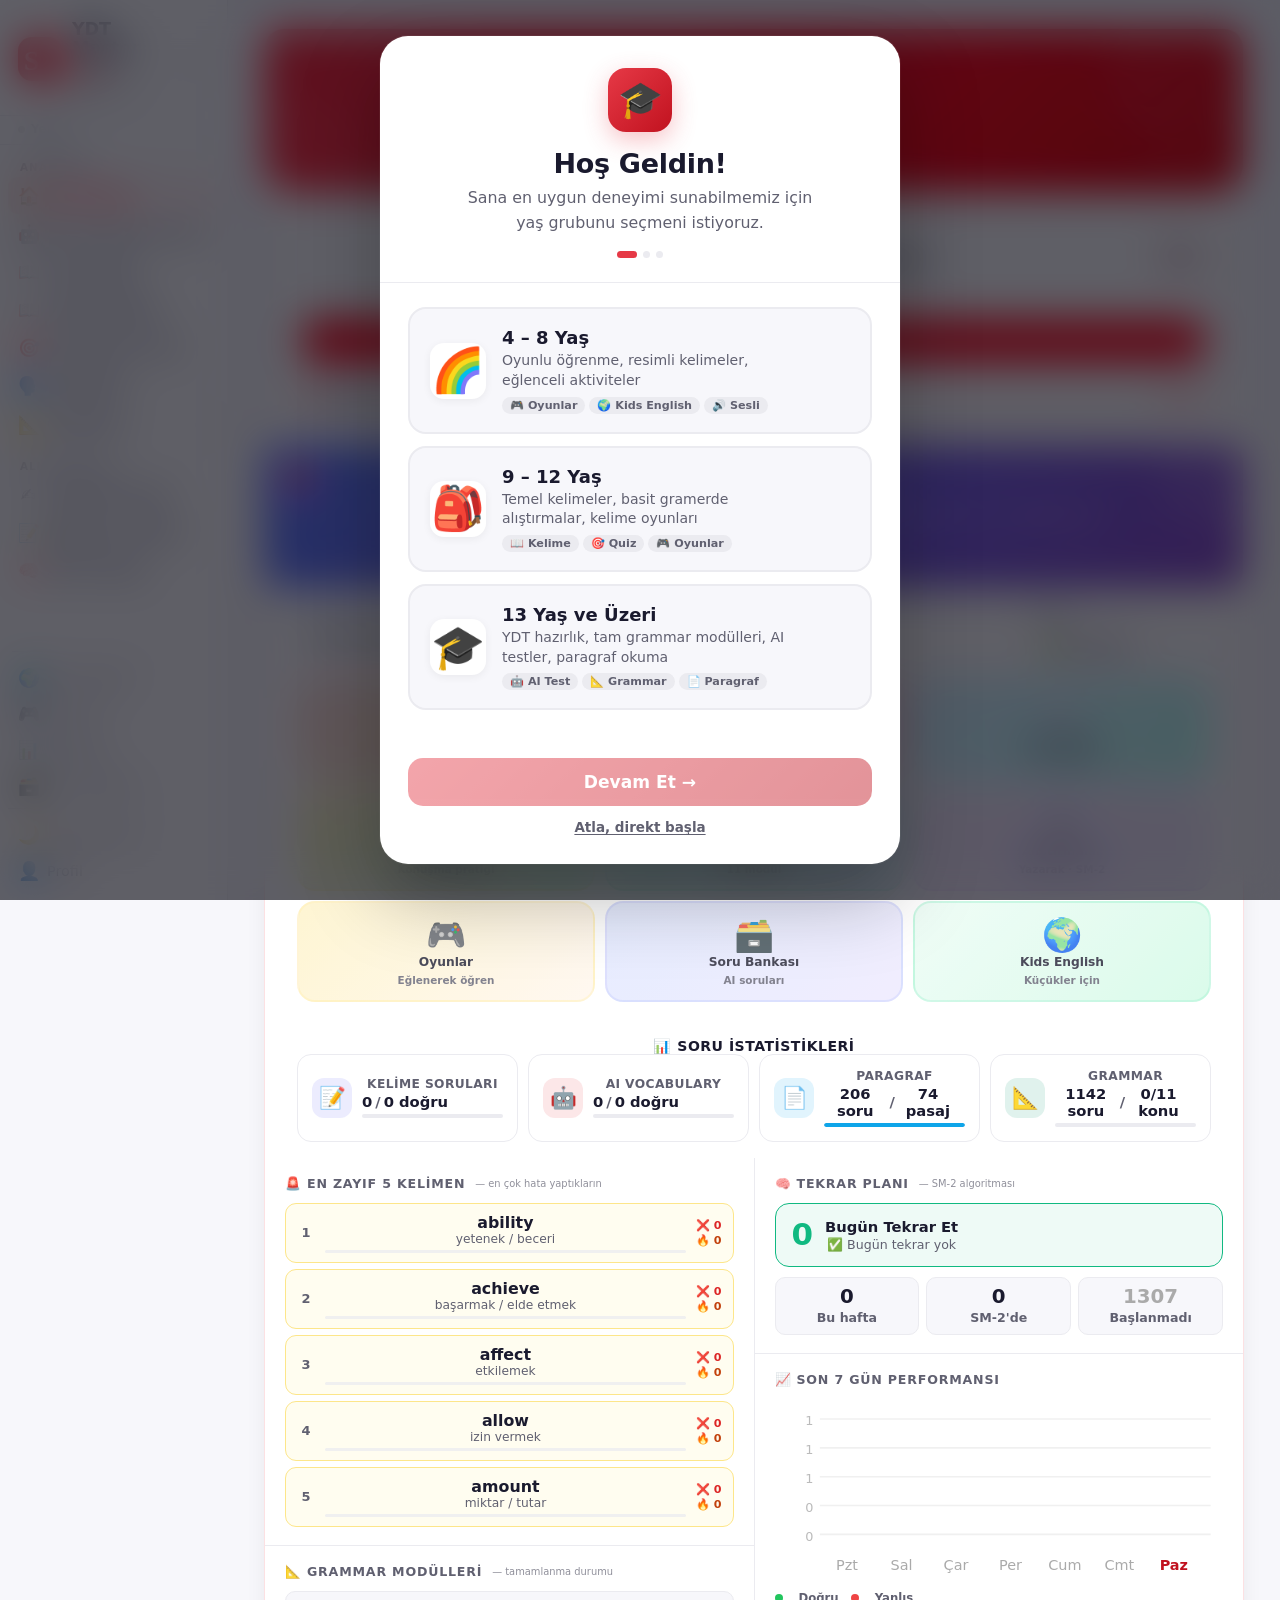
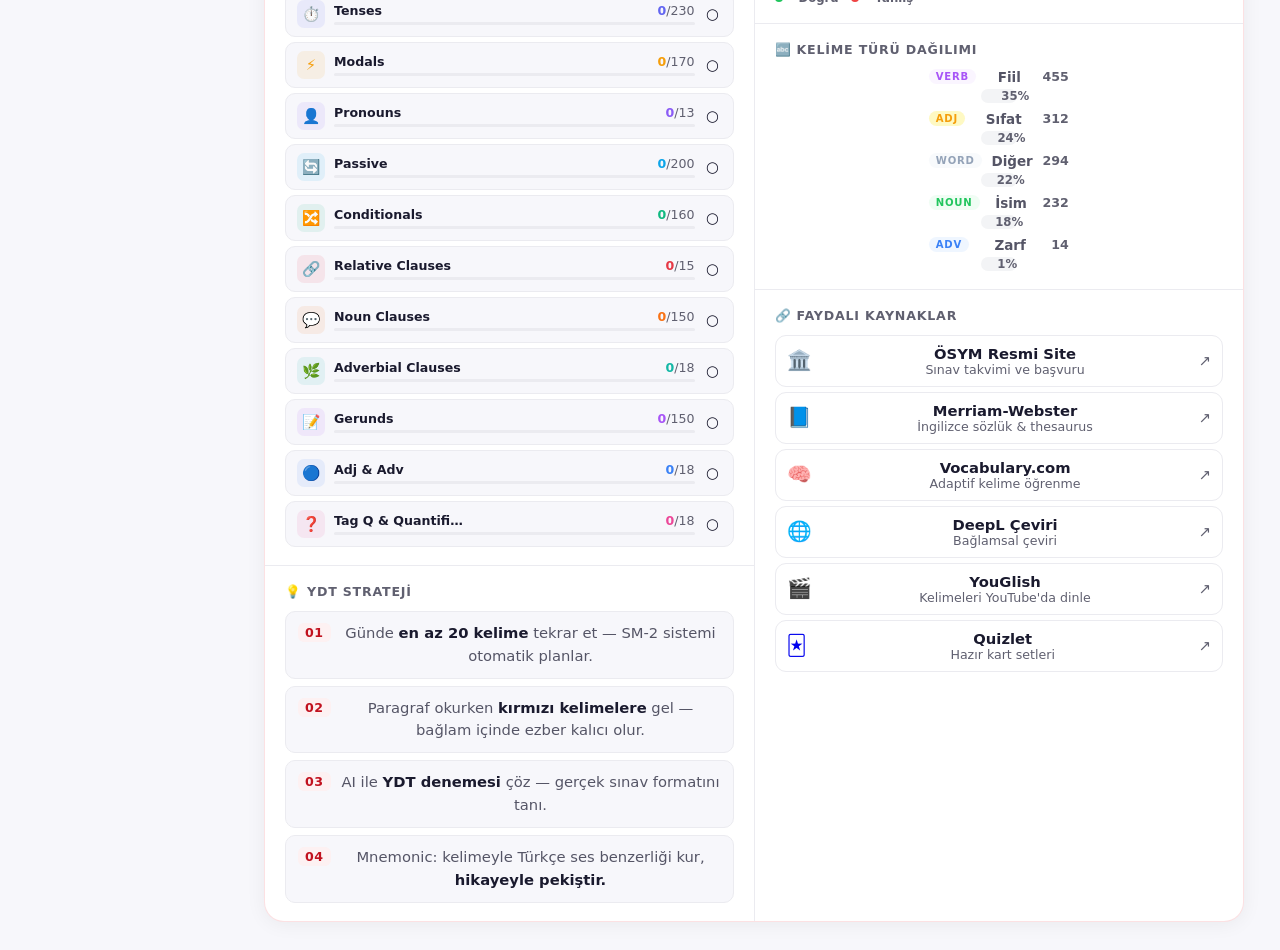
==== commit cc96d953: "Add files via upload" ====
--- a/index.html
+++ b/index.html
@@ -1,6 +1,7 @@
 <!DOCTYPE html>
 <html lang="tr">
 <head>
+    <meta http-equiv="Content-Security-Policy" content="default-src 'self'; script-src 'self' 'unsafe-inline' https://js.puter.com https://*.puter.com https://www.gstatic.com https://apis.google.com https://cdnjs.cloudflare.com https://cdn-cgi.cloudflare.com; connect-src 'self' https://autumn-hill-be24ydt-master.stasalan.workers.dev https://*.googleapis.com https://*.google.com https://apis.google.com https://firestore.googleapis.com https://identitytoolkit.googleapis.com https://securetoken.googleapis.com https://*.groq.com https://openrouter.ai https://api.mistral.ai https://api.anthropic.com https://generativelanguage.googleapis.com https://feeds.bbci.co.uk https://www.theguardian.com https://feeds.npr.org https://api.rss2json.com https://api.allorigins.win https://corsproxy.io https://api.codetabs.com https://oauth2.googleapis.com https://*.puter.com wss://*.puter.com; font-src 'self' https://fonts.gstatic.com; style-src 'self' 'unsafe-inline' https://fonts.googleapis.com; img-src 'self' data: https://*.googleusercontent.com https://lh3.googleusercontent.com; frame-src https://*.firebaseapp.com https://accounts.google.com https://apis.google.com; object-src 'none';">
     <meta charset="UTF-8">
     <meta name="viewport" content="width=device-width, initial-scale=1.0">
     <title>YDT Master Pro — AI Destekli İngilizce</title>
@@ -54,10 +55,13 @@
             <em style="font-size:.65rem;font-weight:600;color:var(--ink3);font-style:normal;">by Serkan Hoca</em>
         </span>
     </div>
-    <div class="mob-sync">
-            <div id="sync-dot-mob" style="width:7px;height:7px;border-radius:50%;background:var(--c-sync-idle);flex-shrink:0"></div>
-            <span id="sync-lbl-mob">Yerel</span>
-        </div>
+    <div class="mob-sync" style="margin-left:auto;">
+        <div id="sync-dot-mob" style="width:7px;height:7px;border-radius:50%;background:var(--c-sync-idle);flex-shrink:0"></div>
+        <span id="sync-lbl-mob">Yerel</span>
+    </div>
+    <button class="mob-topbar-theme-btn" onclick="toggleTheme()" aria-label="Tema değiştir">
+        <span id="theme-icon">🌙</span>
+    </button>
 </header>
 
 <div class="mob-drawer-overlay" id="mob-overlay" onclick="mobCloseDrawer()"></div>
@@ -229,7 +233,7 @@
             <button class="sb-btn sb-btn-sec" id="sb-profil" title="Profil" onclick="navTo('profil-page'); showProfilPage(); setTimeout(()=>window.AuthModule&&window.AuthModule.updateProfilWidgets(),100)" style="margin-bottom:4px;">
                 <span aria-hidden="true" class="sb-icon">👤</span> Profil
             </button>
-            <button class="sb-btn sb-btn-admin" id="sb-admin" title="Yönetim" data-nav="admin-page" style="display:none;">
+            <button class="sb-btn sb-btn-admin" id="sb-admin" title="Yönetim" data-nav="admin-page" onclick="navToAdmin()" style="display:none;">
                 <svg width="14" height="14" viewBox="0 0 14 14" fill="none" style="flex-shrink:0;opacity:.6">
                     <circle cx="7" cy="7" r="2.5" stroke="currentColor" stroke-width="1.4"/>
                     <path d="M7 1v1.5M7 11.5V13M1 7h1.5M11.5 7H13M2.93 2.93l1.06 1.06M10.01 10.01l1.06 1.06M2.93 11.07l1.06-1.06M10.01 3.99l1.06-1.06" stroke="currentColor" stroke-width="1.4" stroke-linecap="round"/>
@@ -262,6 +266,15 @@
                     <span class="dash-today-eyebrow">📅 Günün Görevi</span>
                     <div class="dash-today-title" id="dash-today-title">Yükleniyor...</div>
                     <div class="dash-today-meta" id="dash-today-meta"></div>
+                    <!-- Listeler özet butonu -->
+                    <button class="dash-lists-toggle" id="dash-lists-toggle" style="display:none;" onclick="toggleDashLists()">
+                        <span id="dash-lists-toggle-label">📚 Listeler</span>
+                        <svg class="dash-lists-chev" id="dash-lists-chev" width="12" height="12" viewBox="0 0 12 12" fill="none">
+                            <path d="M2 4l4 4 4-4" stroke="currentColor" stroke-width="2" stroke-linecap="round" stroke-linejoin="round"/>
+                        </svg>
+                    </button>
+                    <!-- Açılır chip listesi -->
+                    <div class="dash-lists-dropdown" id="dash-lists-dropdown" style="display:none;"></div>
                 </div>
                 <div class="dash-today-icon" id="dash-today-icon">🎯</div>
             </div>
@@ -529,7 +542,6 @@
                 <span>AI Üret</span>
             </button>
             <!-- Sağ: yenile -->
-            <div style="flex:1;"></div>
             <button id="ai-daily-refresh-btn" onclick="generateAIDailyParagraflar(true)" class="rh2-refresh-btn" style="display:none;">
                 <svg width="13" height="13" viewBox="0 0 13 13" fill="none">
                     <path d="M11.5 2A6 6 0 1 0 12 6.5" stroke="currentColor" stroke-width="1.6" stroke-linecap="round"/>
@@ -538,6 +550,15 @@
                 Yenile
             </button>
         </div>
+
+        <!-- ══ MOBİL AI ÜRET SHORTCUT ══ -->
+        <button class="rh2-mob-generate-btn" onclick="openReadingHub('generate')">
+            <span>✨</span>
+            <span>AI ile Özgün Paragraf Üret</span>
+            <svg width="14" height="14" viewBox="0 0 14 14" fill="none">
+                <path d="M3 7h8M7 3l4 4-4 4" stroke="currentColor" stroke-width="2" stroke-linecap="round" stroke-linejoin="round"/>
+            </svg>
+        </button>
 
         <!-- ══ PANEL: AI ══ -->
         <div id="ai-daily-paragraf-list" class="rh2-grid" style="display:none;">
@@ -2004,7 +2025,7 @@
                     <div id="profil-gh-email" class="profil-gh-email">—</div>
                     <div class="profil-gh-badge">🔒 Veriler güvende · Google ile giriş</div>
                 </div>
-                <button class="profil-gh-logout" onclick="window.AuthModule onclick="ydtSignOut()"onclick="ydtSignOut()" window.AuthModule.authSignOut()">
+                <button class="profil-gh-logout" onclick="window.AuthModule ? window.AuthModule.authSignOut() : ydtSignOut()">
                     Çıkış
                 </button>
             </div>
@@ -2265,12 +2286,6 @@
     </div>
 
 </div>
-
-<!-- ── Mobil yüzen tema toggle FAB ── -->
-<button id="mob-theme-fab" onclick="toggleTheme()" aria-label="Tema değiştir"
-    class="mob-theme-fab">
-    <span id="theme-icon">🌙</span>
-</button>
 
 <!-- ── Global fonksiyonlar: onclick="" attribute'larından erişilebilir ── -->
 <script>
@@ -2320,14 +2335,34 @@
     };
 
     /* ── Firestore Security Rules (Firebase Console > Firestore > Rules) ──
-       Aşağıdaki kuralları ekleyin:
-
-       match /shared/{docId} {
-         // Herkes okuyabilir
-         allow read: if true;
-         // Sadece admin yazabilir
-         allow write: if request.auth != null
-                      && request.auth.token.email == 'stasalan@gmail.com';
+       Aşağıdaki kuralları Firebase Console'da uygulayın:
+
+       rules_version = '2';
+       service cloud.firestore {
+         match /databases/{database}/documents {
+
+           // Kullanıcı kendi dökümanına ve subcollection'larına erişebilir
+           match /users/{userId} {
+             allow read, write: if request.auth != null && request.auth.uid == userId;
+
+             match /lists/{listId} {
+               allow read, write: if request.auth != null && request.auth.uid == userId;
+             }
+             match /arsiv/{arsivId} {
+               allow read, write: if request.auth != null && request.auth.uid == userId;
+             }
+             match /content/{contentId} {
+               allow read, write: if request.auth != null && request.auth.uid == userId;
+             }
+           }
+
+           // Paylaşımlı içerik: herkes okur, sadece admin yazar
+           match /shared/{docId} {
+             allow read: if true;
+             allow write: if request.auth != null
+                          && request.auth.token.email == 'stasalan@gmail.com';
+           }
+         }
        }
        ── */
 
@@ -2377,15 +2412,81 @@
     // YDT namespace alias — window._saveData ile senkron kalır
     if (window.YDT) window.YDT.save = window._saveData;
 
+    // ════════════════════════════════════════════════════════════════════
+    // OFFLINE SYNC QUEUE — internet kesilince değişiklikler kaybolmasın
+    // ════════════════════════════════════════════════════════════════════
+    const PENDING_SYNC_KEY = 'ydt_pending_sync';
+    let _syncRetryTimer = null;
+
+    /** Bekleyen sync'i localStorage'a işaretle */
+    function _markPendingSync() {
+        try { localStorage.setItem(PENDING_SYNC_KEY, String(Date.now())); } catch(_) {}
+    }
+    /** Bekleyen sync bayrağını temizle */
+    function _clearPendingSync() {
+        try { localStorage.removeItem(PENDING_SYNC_KEY); } catch(_) {}
+    }
+    /** Bekleyen sync var mı? */
+    function _hasPendingSync() {
+        return !!localStorage.getItem(PENDING_SYNC_KEY);
+    }
+
+    /**
+     * Çevrimiçi olunca otomatik sync yap
+     * Sayfa açıkken internet kesilip tekrar geldiğinde çağrılır
+     */
+    async function _onNetworkRestore() {
+        const uid = window._currentUser?.uid;
+        if (!uid || !_hasPendingSync()) return;
+        console.log('[YDT Sync] Bağlantı geri geldi — bekleyen sync gönderiliyor…');
+        setSyncStatus('syncing');
+        if (typeof showAIToast === 'function') showAIToast('☁️ Bağlantı sağlandı, veriler senkronize ediliyor…', 'info', 3000);
+        try {
+            if (window.AuthModule && typeof window.AuthModule.syncNow === 'function') {
+                await window.AuthModule.syncNow();
+            }
+            _clearPendingSync();
+            setSyncStatus('ok');
+        } catch(e) {
+            console.warn('[YDT Sync] Restore sync hatası:', e.message);
+            setSyncStatus('error');
+        }
+    }
+
+    // Ağ event listener'ları — sadece bir kez bağla
+    if (!window._ytdNetworkListenersAdded) {
+        window.addEventListener('online',  _onNetworkRestore);
+        window.addEventListener('offline', () => {
+            setSyncStatus('error');
+            if (typeof showAIToast === 'function') showAIToast('📴 İnternet bağlantısı kesildi. Veriler yerel kayıt edilecek.', 'warn', 5000);
+        });
+        window._ytdNetworkListenersAdded = true;
+    }
+
     function saveToFirebase() {
         // Artık Firestore üzerinden _saveUserData() kullanıyoruz.
         // Bu fonksiyon yalnızca window.AuthModule.syncNow() çağrısıyla tetiklenir.
         const uid = window._currentUser?.uid;
         if (!uid) return;
+
+        // Çevrimdışıysa bekleyen sync olarak işaretle
+        if (!navigator.onLine) {
+            _markPendingSync();
+            setSyncStatus('error');
+            return;
+        }
+
+        _markPendingSync(); // Sync tamamlanana kadar işaretli kalsın
         clearTimeout(syncTimeout);
         syncTimeout = setTimeout(async () => {
             if (window.AuthModule && typeof window.AuthModule.syncNow === 'function') {
-                await window.AuthModule.syncNow();
+                try {
+                    await window.AuthModule.syncNow();
+                    _clearPendingSync(); // Başarılı → bayrağı kaldır
+                } catch(e) {
+                    console.warn('[YDT Sync] saveToFirebase hatası:', e.message);
+                    // Bayrak kalır — online event tetiklenince tekrar denenecek
+                }
             }
         }, 800);
     }
@@ -2419,13 +2520,14 @@
     // ════════════════════════════════════════════════════
     const { getAuth, GoogleAuthProvider, signInWithPopup, signOut, onAuthStateChanged }
         = await import("https://www.gstatic.com/firebasejs/10.12.0/firebase-auth.js");
-    const { getFirestore, doc, getDoc, setDoc }
+    const { getFirestore, doc, getDoc, setDoc, collection, getDocs, deleteDoc, writeBatch }
         = await import("https://www.gstatic.com/firebasejs/10.12.0/firebase-firestore.js");
 
     const auth = getAuth(firebaseApp);
     const fsdb = getFirestore(firebaseApp);
 
     let authTimerInterval = null;
+    let authSaveInterval  = null;
 
     function _authSyncBar(state, text) {
         const bar = document.getElementById('auth-sync-bar');
@@ -2537,62 +2639,97 @@
     async function _loadUserData(uid) {
         try {
             _authSyncBar('syncing', 'Veriler yükleniyor…');
-            // Önce sıfırla — önceki kullanıcının verisi kalmasın
             window.stats   = { totalAnswers: 0, correctAnswers: 0, totalMinutes: 0 };
             window.allData = {};
             _updateAuthStats();
+
+            const _lsSet = (k, v) => { try { if (v !== null && v !== undefined) localStorage.setItem(k, JSON.stringify(v)); } catch(e){} };
+
+            // ── Ana döküman ────────────────────────────────────────────────
             const snap = await getDoc(doc(fsdb, 'users', uid));
             if (snap.exists()) {
                 const data = snap.data();
-
-                // ── Temel veriler ──
-                if (data.allData) { window.allData = data.allData; localStorage.setItem(`ydt_${uid}_all_data`, JSON.stringify(window.allData)); }
                 if (data.stats)   { window.stats = { ...data.stats }; if (isNaN(stats.totalMinutes)) stats.totalMinutes = 0; localStorage.setItem(`ydt_${uid}_stats`, JSON.stringify(window.stats)); }
-
-                // ── API anahtarları ──
-                ['ydt_gemini_api_key','ydt_groq_api_key','ydt_openrouter_api_key','ydt_mistral_api_key'].forEach(k => {
-                    if (data[k]) localStorage.setItem(k, data[k]);
-                });
-
-                // ── Grammar & performans ──
-                const _lsSet = (k, v) => { try { if (v !== null && v !== undefined) localStorage.setItem(k, JSON.stringify(v)); } catch(e){} };
                 if (data.grScores)  { _lsSet('ydt_gr_scores', data.grScores); _lsSet('ydt_grammar_scores', data.grScores); }
                 if (data.perfHist)  _lsSet('ydt_perf_hist', data.perfHist);
                 if (data.badges)    { _lsSet('ydt_badges', data.badges); window.badges = data.badges; }
                 if (data.profile)   { _lsSet('ydt_profile', data.profile); window.userProfile = data.profile; }
                 if (data.streak)    localStorage.setItem('ydt_streak',   String(data.streak));
                 if (data.lastDay)   localStorage.setItem('ydt_last_day', data.lastDay);
-
-                // ── ydtai istatistikleri ──
                 if (data.ydtai_tot) localStorage.setItem('ydtai_tot', String(data.ydtai_tot));
                 if (data.ydtai_cor) localStorage.setItem('ydtai_cor', String(data.ydtai_cor));
                 if (data.ydtai_wrg) localStorage.setItem('ydtai_wrg', String(data.ydtai_wrg));
-
-                // ── AI arşivleri ──
-                if (data.aiArsiv)        { window.aiArsiv        = data.aiArsiv;        _lsSet('ydt_ai_arsiv',        data.aiArsiv); }
-                if (data.aiPasajArsiv)   { window.aiPasajArsiv   = data.aiPasajArsiv;   _lsSet('ydt_ai_pasaj_arsiv',  data.aiPasajArsiv); }
-                if (data.aiGramerArsiv)  { window.aiGramerArsiv  = data.aiGramerArsiv;  _lsSet('ydt_gramer_arsiv',    data.aiGramerArsiv); }
-                if (data.aiClozeArsiv)   { window.aiClozeArsiv   = data.aiClozeArsiv;   _lsSet('ydt_cloze_arsiv',     data.aiClozeArsiv); }
-                if (data.aiYakinArsiv)   { window.aiYakinArsiv   = data.aiYakinArsiv;   _lsSet('ydt_yakin_arsiv',     data.aiYakinArsiv); }
-                if (data.aiDiyalogArsiv) { window.aiDiyalogArsiv = data.aiDiyalogArsiv; _lsSet('ydt_diyalog_arsiv',   data.aiDiyalogArsiv); }
-                if (data.aiDurumArsiv)   { window.aiDurumArsiv   = data.aiDurumArsiv;   _lsSet('ydt_durum_arsiv',     data.aiDurumArsiv); }
-                if (data.aiParaComArsiv) { window.aiParaComArsiv = data.aiParaComArsiv; _lsSet('ydt_paracom_arsiv',   data.aiParaComArsiv); }
-                if (data.aiParaBozArsiv) { window.aiParaBozArsiv = data.aiParaBozArsiv; _lsSet('ydt_paraboz_arsiv',   data.aiParaBozArsiv); }
-
-                // ── Paragraf verileri ──
-                if (data.paragrafSorular) { window.paragrafSorular = data.paragrafSorular; _lsSet('ydt_paragraf_sorular', data.paragrafSorular); }
-                if (data.paragraflar)     { window.paragraflar     = data.paragraflar;     _lsSet('ydt_paragraflar',      data.paragraflar); }
-
-                // ── Soru bankaları ──
-                ['paragraf','gramer','cloze','yakin','diyalog','paratam','durum','parabut'].forEach(cat => {
-                    const key = `bank_${cat}`;
-                    if (data[key] && data[key].length) {
-                        localStorage.setItem(`ydt_bank_${cat}`, JSON.stringify(data[key]));
+                ['ydt_gemini_api_key','ydt_groq_api_key','ydt_openrouter_api_key','ydt_mistral_api_key'].forEach(k => {
+                    if (data[k]) localStorage.setItem(k, data[k]);
+                });
+            }
+
+            // ── Kelime listeleri — subcollection ────────────────────────────
+            try {
+                const listsSnap = await getDocs(collection(fsdb, 'users', uid, 'lists'));
+                if (!listsSnap.empty) {
+                    listsSnap.forEach(listDoc => {
+                        const d = listDoc.data();
+                        const name = d.displayName || listDoc.id;
+                        if (Array.isArray(d.words)) window.allData[name] = d.words;
+                    });
+                    _purgeAllDataLegacyLists(window.allData);
+                    localStorage.setItem(`ydt_${uid}_all_data`, JSON.stringify(window.allData));
+                    console.info(`[load] ${Object.keys(window.allData).length} liste yüklendi`);
+                } else {
+                    // Subcollection boş — eski format fallback
+                    const raw = localStorage.getItem(`ydt_${uid}_all_data`);
+                    if (raw) { try { window.allData = JSON.parse(raw); _purgeAllDataLegacyLists(window.allData); } catch(e){} }
+                }
+            } catch(e) {
+                console.warn('[load] Liste subcollection hatası:', e.message);
+                const raw = localStorage.getItem(`ydt_${uid}_all_data`);
+                if (raw) { try { window.allData = JSON.parse(raw); } catch(ex){} }
+            }
+
+            // ── AI Arşivleri — subcollection ────────────────────────────────
+            try {
+                const arsivMap = {
+                    kelime:'ydt_ai_arsiv', pasaj:'ydt_ai_pasaj_arsiv', gramer:'ydt_gramer_arsiv',
+                    cloze:'ydt_cloze_arsiv', yakin:'ydt_yakin_arsiv', diyalog:'ydt_diyalog_arsiv',
+                    durum:'ydt_durum_arsiv', paracom:'ydt_paracom_arsiv', paraboz:'ydt_paraboz_arsiv'
+                };
+                const winMap = {
+                    kelime:'aiArsiv', pasaj:'aiPasajArsiv', gramer:'aiGramerArsiv',
+                    cloze:'aiClozeArsiv', yakin:'aiYakinArsiv', diyalog:'aiDiyalogArsiv',
+                    durum:'aiDurumArsiv', paracom:'aiParaComArsiv', paraboz:'aiParaBozArsiv'
+                };
+                const arsivSnap = await getDocs(collection(fsdb, 'users', uid, 'arsiv'));
+                arsivSnap.forEach(d => {
+                    const tip = d.id;
+                    const items = d.data().items || [];
+                    if (arsivMap[tip]) _lsSet(arsivMap[tip], items);
+                    if (winMap[tip])   window[winMap[tip]] = items;
+                });
+            } catch(e) { console.warn('[load] Arşiv subcollection hatası:', e.message); }
+
+            // ── Paragraf & Sorular — subcollection ──────────────────────────
+            try {
+                const contentSnap = await getDocs(collection(fsdb, 'users', uid, 'content'));
+                contentSnap.forEach(d => {
+                    const id = d.id;
+                    if (id === 'paragraflar') {
+                        const items = d.data().items || [];
+                        window.paragraflar = items;
+                        _lsSet('ydt_paragraflar', items);
+                    } else if (id === 'paragrafSorular') {
+                        const data2 = d.data().data || {};
+                        window.paragrafSorular = data2;
+                        _lsSet('ydt_paragraf_sorular', data2);
+                    } else if (id.startsWith('bank_')) {
+                        const items = d.data().items || [];
+                        const cat = id.replace('bank_','');
+                        localStorage.setItem(`ydt_bank_${cat}`, JSON.stringify(items));
                     }
                 });
-            }
-
-            // Firestore'da stats yoksa localStorage'dan al
+            } catch(e) { console.warn('[load] Content subcollection hatası:', e.message); }
+
+            // ── Stats fallback ───────────────────────────────────────────────
             if (!stats.totalAnswers && !stats.totalMinutes) {
                 const rawST = localStorage.getItem(`ydt_${uid}_stats`) || localStorage.getItem('ydt_stats');
                 if (rawST) { try { const s = JSON.parse(rawST); if (s) { window.stats = s; if (isNaN(stats.totalMinutes)) stats.totalMinutes = 0; } } catch(e){} }
@@ -2604,6 +2741,7 @@
             _updateAuthStats();
             _authSyncBar('synced', 'Veriler yüklendi ✓');
             setSyncStatus('ok');
+
         } catch(e) {
             console.warn('Firestore yükleme hatası:', e);
             _authSyncBar('synced', 'Yerel veriler kullanılıyor');
@@ -2611,27 +2749,23 @@
         }
 
         // ── Paylaşımlı (admin) içerikleri yükle ──────────────────────────
-        // Admin'in eklediği paragraflar shared/content doc'unda tutulur.
-        // Her kullanıcı login olduğunda kendi paragraflarına merge edilir.
         try {
-            const _lsSet = (k, v) => { try { if (v !== null && v !== undefined) localStorage.setItem(k, JSON.stringify(v)); } catch(e){} };
+            const _lsSet2 = (k, v) => { try { if (v !== null && v !== undefined) localStorage.setItem(k, JSON.stringify(v)); } catch(e){} };
             const sharedSnap = await getDoc(doc(fsdb, 'shared', 'content'));
             if (sharedSnap.exists()) {
                 const sharedData = sharedSnap.data();
                 if (Array.isArray(sharedData.paragraflar) && sharedData.paragraflar.length > 0) {
                     const sharedPara = sharedData.paragraflar;
                     const current = window.paragraflar || [];
-                    // Başlığa göre deduplicate: shared olanlar her zaman taban, üstüne kullanıcının kişisel eklemeleri
                     const sharedTitles = new Set(sharedPara.map(p => p.baslik));
                     const personalExtra = current.filter(p => !sharedTitles.has(p.baslik));
                     window.paragraflar = [...sharedPara, ...personalExtra];
-                    _lsSet('ydt_paragraflar', window.paragraflar);
+                    _lsSet2('ydt_paragraflar', window.paragraflar);
                     console.log(`[shared] ${sharedPara.length} paylaşımlı paragraf yüklendi, ${personalExtra.length} kişisel ek`);
                 }
-                // paragrafSorular da paylaşımlıysa merge et
                 if (sharedData.paragrafSorular && typeof sharedData.paragrafSorular === 'object') {
                     window.paragrafSorular = { ...sharedData.paragrafSorular, ...(window.paragrafSorular || {}) };
-                    _lsSet('ydt_paragraf_sorular', window.paragrafSorular);
+                    _lsSet2('ydt_paragraf_sorular', window.paragrafSorular);
                 }
                 if (typeof window._populateParagrafListesi === 'function') window._populateParagrafListesi();
             }
@@ -2656,76 +2790,89 @@
             _authSyncBar('syncing', 'Kaydediliyor…');
             setSyncStatus('syncing');
 
-            // API anahtarları
+            const _lsGet = (k) => { try { const v = localStorage.getItem(k); return v ? JSON.parse(v) : null; } catch(e){ return null; } };
+
+            // ── Küçük alanlar — ana döküman (users/{uid}) ──────────────────
             const apiKeyData = {};
             ['ydt_gemini_api_key','ydt_groq_api_key','ydt_openrouter_api_key','ydt_mistral_api_key'].forEach(k => {
                 const v = localStorage.getItem(k);
                 if (v) apiKeyData[k] = v;
             });
-
-            // Soru bankaları (localStorage'dan oku — admin upload ile yazılır)
-            const _lsGet = (k) => { try { const v = localStorage.getItem(k); return v ? JSON.parse(v) : null; } catch(e){ return null; } };
-            const bankData = {};
-            ['paragraf','gramer','cloze','yakin','diyalog','paratam','durum','parabut'].forEach(cat => {
-                const v = _lsGet(`ydt_bank_${cat}`);
-                if (v && v.length) bankData[`bank_${cat}`] = v;
-            });
-
-            // Grammar & performans skorları
-            const grScores      = _lsGet('ydt_gr_scores')      || _lsGet('ydt_grammar_scores') || {};
-            const perfHist      = _lsGet('ydt_perf_hist')       || [];
-            const badges        = _lsGet('ydt_badges')          || [];
-            const profile       = _lsGet('ydt_profile')         || {};
-            const streak        = parseInt(localStorage.getItem('ydt_streak') || '0');
-            const lastDay       = localStorage.getItem('ydt_last_day') || '';
-
-            // AI arşivleri
-            const aiArsivData = {
-                aiArsiv:       window.aiArsiv        || _lsGet('ydt_ai_arsiv')       || [],
-                aiPasajArsiv:  window.aiPasajArsiv   || _lsGet('ydt_ai_pasaj_arsiv') || [],
-                aiGramerArsiv: window.aiGramerArsiv  || _lsGet('ydt_gramer_arsiv')   || [],
-                aiClozeArsiv:  window.aiClozeArsiv   || _lsGet('ydt_cloze_arsiv')    || [],
-                aiYakinArsiv:  window.aiYakinArsiv   || _lsGet('ydt_yakin_arsiv')    || [],
-                aiDiyalogArsiv:window.aiDiyalogArsiv || _lsGet('ydt_diyalog_arsiv')  || [],
-                aiDurumArsiv:  window.aiDurumArsiv   || _lsGet('ydt_durum_arsiv')    || [],
-                aiParaComArsiv:window.aiParaComArsiv || _lsGet('ydt_paracom_arsiv')  || [],
-                aiParaBozArsiv:window.aiParaBozArsiv || _lsGet('ydt_paraboz_arsiv')  || [],
-            };
-
-            // paragrafSorular & paragraflar
-            const paragrafSorularData = window.paragrafSorular || _lsGet('ydt_paragraf_sorular') || {};
-            const paragraflarData     = window.paragraflar     || _lsGet('ydt_paragraflar')      || [];
-
-            // ydtai istatistikleri
+            const grScores = _lsGet('ydt_gr_scores') || _lsGet('ydt_grammar_scores') || {};
+            const perfHist = _lsGet('ydt_perf_hist') || [];
+            const badges   = _lsGet('ydt_badges')    || [];
+            const profile  = _lsGet('ydt_profile')   || {};
+            const streak   = parseInt(localStorage.getItem('ydt_streak')   || '0');
+            const lastDay  = localStorage.getItem('ydt_last_day') || '';
             const ydtaiStats = {
                 ydtai_tot: parseInt(localStorage.getItem('ydtai_tot') || '0'),
                 ydtai_cor: parseInt(localStorage.getItem('ydtai_cor') || '0'),
                 ydtai_wrg: parseInt(localStorage.getItem('ydtai_wrg') || '0'),
             };
 
-            const cleanAllData = _fsCleanObj(typeof window.allData !== 'undefined' ? allData : {});
-
+            // Ana döküman — sadece küçük alanlar
             await setDoc(doc(fsdb, 'users', uid), {
-                stats:           typeof window.stats !== 'undefined' ? stats : {},
-                allData:         cleanAllData,
-                updatedAt:       new Date().toISOString(),
-                grScores,
-                perfHist,
-                badges,
-                profile,
-                streak,
-                lastDay,
-                paragrafSorular: paragrafSorularData,
-                paragraflar:     paragraflarData,
-                ...aiArsivData,
-                ...bankData,
+                stats:     typeof window.stats !== 'undefined' ? stats : {},
+                grScores, perfHist, badges, profile, streak, lastDay,
+                updatedAt: new Date().toISOString(),
                 ...ydtaiStats,
                 ...apiKeyData
             }, { merge: true });
 
-            // ── Admin ise paylaşımlı içeriği de güncelle ──────────────────
-            // Tüm kullanıcıların görebileceği shared/content doc'una yaz.
-            const ADMIN_EMAIL_SYNC = 'stasalan@gmail.com';
+            // ── Kelime listeleri — subcollection: users/{uid}/lists/{listAdı} ──
+            const currentAllData = typeof window.allData !== 'undefined' ? allData : {};
+            const batch = writeBatch(fsdb);
+            Object.keys(currentAllData).forEach(listName => {
+                const words = currentAllData[listName];
+                if (!Array.isArray(words) || words.length === 0) return;
+                const safeKey = _fsCleanKey(listName);
+                const listRef = doc(fsdb, 'users', uid, 'lists', safeKey);
+                batch.set(listRef, { displayName: listName, words: words, updatedAt: new Date().toISOString() });
+            });
+            await batch.commit();
+
+            // ── AI Arşivleri — subcollection: users/{uid}/arsiv/{tip} ──
+            const arsivMap = {
+                kelime:  window.aiArsiv        || _lsGet('ydt_ai_arsiv')       || [],
+                pasaj:   window.aiPasajArsiv   || _lsGet('ydt_ai_pasaj_arsiv') || [],
+                gramer:  window.aiGramerArsiv  || _lsGet('ydt_gramer_arsiv')   || [],
+                cloze:   window.aiClozeArsiv   || _lsGet('ydt_cloze_arsiv')    || [],
+                yakin:   window.aiYakinArsiv   || _lsGet('ydt_yakin_arsiv')    || [],
+                diyalog: window.aiDiyalogArsiv || _lsGet('ydt_diyalog_arsiv')  || [],
+                durum:   window.aiDurumArsiv   || _lsGet('ydt_durum_arsiv')    || [],
+                paracom: window.aiParaComArsiv || _lsGet('ydt_paracom_arsiv')  || [],
+                paraboz: window.aiParaBozArsiv || _lsGet('ydt_paraboz_arsiv')  || [],
+            };
+            const arsivBatch = writeBatch(fsdb);
+            Object.entries(arsivMap).forEach(([tip, arr]) => {
+                arsivBatch.set(doc(fsdb, 'users', uid, 'arsiv', tip),
+                    { items: arr, updatedAt: new Date().toISOString() });
+            });
+            await arsivBatch.commit();
+
+            // ── Paragraf & Sorular — subcollection: users/{uid}/content/{tip} ──
+            const paragraflarData     = window.paragraflar     || _lsGet('ydt_paragraflar')      || [];
+            const paragrafSorularData = window.paragrafSorular || _lsGet('ydt_paragraf_sorular') || {};
+            const contentBatch = writeBatch(fsdb);
+            contentBatch.set(doc(fsdb, 'users', uid, 'content', 'paragraflar'),
+                { items: paragraflarData, updatedAt: new Date().toISOString() });
+            contentBatch.set(doc(fsdb, 'users', uid, 'content', 'paragrafSorular'),
+                { data: paragrafSorularData, updatedAt: new Date().toISOString() });
+            await contentBatch.commit();
+
+            // ── Soru Bankaları — subcollection: users/{uid}/content/bank_{cat} ──
+            const bankBatch = writeBatch(fsdb);
+            ['paragraf','gramer','cloze','yakin','diyalog','paratam','durum','parabut'].forEach(cat => {
+                const v = _lsGet(`ydt_bank_${cat}`);
+                if (v && v.length) {
+                    bankBatch.set(doc(fsdb, 'users', uid, 'content', `bank_${cat}`),
+                        { items: v, updatedAt: new Date().toISOString() });
+                }
+            });
+            await bankBatch.commit();
+
+            // ── Admin: shared/content güncelle ───────────────────────────────
+            const ADMIN_EMAIL_SYNC = window.ADMIN_EMAIL || 'stasalan@gmail.com';
             if (window._currentUser?.email === ADMIN_EMAIL_SYNC && paragraflarData.length > 0) {
                 try {
                     await setDoc(doc(fsdb, 'shared', 'content'), {
@@ -2742,8 +2889,8 @@
 
             _authSyncBar('synced', 'Kaydedildi ✓');
             setSyncStatus('ok');
-            localStorage.setItem(`ydt_${uid}_stats`,    JSON.stringify(window.stats));
-            localStorage.setItem(`ydt_${uid}_all_data`, JSON.stringify(window.allData));
+            localStorage.setItem(`ydt_${uid}_stats`,    JSON.stringify(window.stats || {}));
+            localStorage.setItem(`ydt_${uid}_all_data`, JSON.stringify(window.allData || {}));
         } catch(e) {
             console.warn('Firestore kayıt hatası:', e);
             setSyncStatus('idle');
@@ -2808,15 +2955,16 @@
 
     async function _authSignOut() {
         if (authTimerInterval) { clearInterval(authTimerInterval); authTimerInterval = null; }
+        if (authSaveInterval)  { clearInterval(authSaveInterval);  authSaveInterval  = null; }
         const user = auth.currentUser;
         if (user) await _saveUserData(user.uid);
         await signOut(auth);
         _showLoginOverlay();
     }
 
-    const ADMIN_EMAIL = 'stasalan@gmail.com';
+    window.ADMIN_EMAIL = 'stasalan@gmail.com';
     function _updateAdminVisibility(email) {
-        const isAdmin = email === ADMIN_EMAIL;
+        const isAdmin = email === window.ADMIN_EMAIL;
         ['sb-admin','di-admin'].forEach(id => {
             const el = document.getElementById(id);
             if (el) el.style.display = isAdmin ? '' : 'none';
@@ -2848,8 +2996,10 @@
                     }
                 }, 60000);
             }
-            setInterval(() => _saveUserData(user.uid), 5 * 60 * 1000);
-            window.addEventListener('beforeunload', () => _saveUserData(user.uid));
+            if (!authSaveInterval) {
+                authSaveInterval = setInterval(() => _saveUserData(user.uid), 5 * 60 * 1000);
+                window.addEventListener('beforeunload', () => _saveUserData(user.uid), { once: true });
+            }
         } else {
             // Çıkışta da sıfırla
             window.stats   = { totalAnswers: 0, correctAnswers: 0, totalMinutes: 0 };
@@ -2895,6 +3045,8 @@
 <script src="js/quiz.js"></script>
 <script src="js/study.js"></script>
 <script src="js/games.js"></script>
+<!-- rss_paragraf.js, ai-daily.js'den önce yüklenmeli: _analyzeWithAI, _toPassageSync bağımlılıkları -->
+<script src="rss_paragraf.js"></script>
 <script src="js/ai-daily.js"></script>
 <script src="js/aig.js"></script>
 <script src="js/profile.js"></script>
@@ -2911,7 +3063,6 @@
 <script src="adjadv.js"></script>
 <script src="tagquant.js"></script>
 <script src="speaking.js"></script>
-<script src="rss_paragraf.js"></script>
 <script src="kids.js"></script>
 <script src="onboarding.js"></script>
 
@@ -3016,7 +3167,6 @@
 <script>
 /* ── Günün Görevi CTA ── */
 function initDashToday() {
-    // allData'nın yüklenmiş olduğundan emin ol
     if (typeof getUserKey === 'function') {
         const raw = localStorage.getItem(getUserKey('all_data'));
         if (raw) { try { allData = JSON.parse(raw); } catch(e) {} }
@@ -3026,14 +3176,21 @@
     const allKeys = (typeof allData !== 'undefined') ? Object.keys(allData) : [];
     const totalW  = allKeys.reduce((s,k) => s + (allData[k]||[]).length, 0);
 
-    const titleEl  = document.getElementById('dash-today-title');
-    const metaEl   = document.getElementById('dash-today-meta');
-    const iconEl   = document.getElementById('dash-today-icon');
-    const ctaLabel = document.getElementById('dash-today-cta-label');
+    const titleEl    = document.getElementById('dash-today-title');
+    const metaEl     = document.getElementById('dash-today-meta');
+    const iconEl     = document.getElementById('dash-today-icon');
+    const ctaLabel   = document.getElementById('dash-today-cta-label');
+    const toggleBtn  = document.getElementById('dash-lists-toggle');
+    const toggleLbl  = document.getElementById('dash-lists-toggle-label');
+    const dropdown   = document.getElementById('dash-lists-dropdown');
     if (!titleEl) return;
 
-    const hour   = new Date().getHours();
-    const greet  = hour < 12 ? 'Günaydın 🌅' : hour < 18 ? 'İyi günler ☀️' : 'İyi akşamlar 🌙';
+    const hour  = new Date().getHours();
+    const greet = hour < 12 ? 'Günaydın 🌅' : hour < 18 ? 'İyi günler ☀️' : 'İyi akşamlar 🌙';
+
+    // Reset dropdown
+    if (dropdown) { dropdown.innerHTML = ''; dropdown.style.display = 'none'; }
+    if (toggleBtn) toggleBtn.style.display = 'none';
 
     if (sm2Due > 0) {
         titleEl.innerHTML    = `<strong>${sm2Due}</strong> kelime tekrar seni bekliyor`;
@@ -3043,7 +3200,7 @@
         window._dashCTAFn   = () => (typeof startSM2Review === 'function') && startSM2Review();
     } else if (totalW === 0) {
         titleEl.innerHTML    = 'YDT Starter Pack\'i <strong>yükle</strong>';
-        metaEl.textContent   = '500 hazır YDT kelimesiyle hemen başla';
+        metaEl.textContent   = '1300+ hazır kelimeyle hemen başla';
         iconEl.textContent   = '🚀';
         ctaLabel.textContent = 'Starter Pack Yükle';
         window._dashCTAFn   = () => {
@@ -3056,14 +3213,39 @@
             }
         };
     } else {
-        const listName       = allKeys[0] || '';
-        const count          = allData[listName] ? allData[listName].length : totalW;
-        titleEl.innerHTML    = `${greet} — <strong>${count}</strong> kelime seni bekliyor`;
-        metaEl.textContent   = listName ? `📚 ${listName}` : 'Aktif liste';
+        titleEl.innerHTML    = `${greet} — <strong>${totalW}</strong> kelime seni bekliyor`;
+        metaEl.textContent   = '';
         iconEl.textContent   = '📖';
         ctaLabel.textContent = 'Öğrenmeye Başla';
         window._dashCTAFn   = () => (typeof startStudy === 'function') && startStudy();
+
+        // Chip'leri dropdown içine yaz
+        if (dropdown && allKeys.length > 0) {
+            const chipsHtml = allKeys.map(k => {
+                const cnt = (allData[k] || []).length;
+                const firstChar = k.trim().charAt(0);
+                const hasEmoji  = /\p{Emoji}/u.test(firstChar);
+                const label     = hasEmoji ? k : `📚 ${k}`;
+                return `<span class="dash-list-chip">${label} <b>${cnt}</b></span>`;
+            }).join('');
+            dropdown.innerHTML = `<div class="dash-list-chips">${chipsHtml}</div>`;
+        }
+
+        // Toggle butonu göster: "X liste ▾"
+        if (toggleBtn && toggleLbl) {
+            toggleLbl.textContent = `📚 ${allKeys.length} liste`;
+            toggleBtn.style.display = 'inline-flex';
+        }
     }
+}
+
+function toggleDashLists() {
+    const dropdown = document.getElementById('dash-lists-dropdown');
+    const chev     = document.getElementById('dash-lists-chev');
+    if (!dropdown) return;
+    const open = dropdown.style.display !== 'none';
+    dropdown.style.display = open ? 'none' : 'block';
+    if (chev) chev.style.transform = open ? '' : 'rotate(180deg)';
 }
 
 function dashTodayCTA() {
@@ -3144,7 +3326,79 @@
     document.querySelectorAll(sel).forEach(function (btn) {
         btn.addEventListener('click', hideFullScreenPages);
     });
+
+    // ── data-nav butonları için global click handler ─────────────────────
+    // sb-admin ve diğer data-nav="xxx-page" butonlarını çalıştırır
+    // onclick olmayan tüm data-nav butonlarını kapsar (event delegation)
+    document.addEventListener('click', function (e) {
+        var btn = e.target.closest('[data-nav]');
+        if (!btn) return;
+        // Kendi onclick'i varsa dokunma — o zaten çalışır
+        if (btn.hasAttribute('onclick')) return;
+        var pageId = btn.getAttribute('data-nav');
+        if (!pageId) return;
+        e.preventDefault();
+        if (typeof navTo === 'function') {
+            navTo(pageId);
+        } else if (typeof showPage === 'function') {
+            showPage(pageId);
+        }
+    });
 });
+
+// ── Eski Starter Pack / sistem listelerini allData'dan temizle ──
+// Kullanıcının kendi oluşturduğu özel listeler KORUNUR
+// Sadece bilinen eski sistem listeleri ve DEFAULT_VOCAB ile değiştirilen listeler çıkarılır
+function _purgeAllDataLegacyLists(dataObj) {
+    if (!dataObj || typeof dataObj !== 'object') return;
+
+    // YDT Master Pack'taki GÜNCEL liste adları — bunlar KORUNUR
+    const VALID_STARTER_LISTS = new Set([
+        '🟢 A2 Temel', '🔵 B1 Orta', '🟡 B2 Orta-İleri', '🔴 C1 İleri', '🟣 C2 Üst-İleri'
+    ]);
+
+    // Bilinen eski sistem listeleri — silinir
+    const LEGACY_EXACT = new Set([
+        'Genel Kelimeler', 'Örnek Liste', 'kidsPlayer', 'paragrafSorular',
+        'aiArsiv', 'Mart V2', 'Mart V1', 'Şubat V2', 'Şubat V1',
+        'Liste 1', 'Liste 2', 'Liste 3', 'Liste 4', 'Liste 5',
+        'YDT A1', 'YDT A2', 'YDT B1', 'YDT B2', 'YDT C1',
+        'A2 Temel', 'B1 Orta', 'B2 Orta-İleri', 'C1 İleri', // emoji'siz eski versiyonlar
+    ]);
+
+    Object.keys(dataObj).forEach(key => {
+        const isLegacyExact = LEGACY_EXACT.has(key);
+        // "Liste X - N Kelime" gibi pattern
+        const isLegacyPattern = /^Liste\s+\d+(\s*-|\s+\d)/.test(key);
+        // Bilinen sistem anahtar kelimeleri (array olmayan veri yanlışlıkla girmiş)
+        const isSystemKey = ['paragrafSorular','aiArsiv','kidsPlayer'].includes(key);
+        // Eski emoji'siz starter pack versiyonları
+        const isOldStarter = !VALID_STARTER_LISTS.has(key) && (
+            isLegacyExact || isLegacyPattern || isSystemKey
+        );
+
+        if (isOldStarter) {
+            delete dataObj[key];
+            console.info(`[purge] Eski liste silindi: "${key}"`);
+        }
+    });
+
+    // DEFAULT_VOCAB listelerini eksikse ekle
+    if (typeof DEFAULT_VOCAB !== 'undefined') {
+        Object.keys(DEFAULT_VOCAB).forEach(k => {
+            if (!dataObj[k]) {
+                dataObj[k] = DEFAULT_VOCAB[k];
+                console.info(`[purge] Yeni liste eklendi: "${k}"`);
+            }
+        });
+    } else if (typeof YDT_STARTER_PACK !== 'undefined') {
+        Object.keys(YDT_STARTER_PACK).forEach(k => {
+            if (!dataObj[k]) {
+                dataObj[k] = YDT_STARTER_PACK[k];
+            }
+        });
+    }
+}
 
 function ydtSignOut() {
     if (window.AuthModule && typeof window.AuthModule.authSignOut === 'function') {
@@ -3167,4 +3421,9 @@
         <div class="empty-state-sub"></div>
         <button class="empty-state-cta btn" style="display:none;"></button>
     </div>
-</template>+</template>
+<style>
+.dash-list-chips{display:flex;flex-wrap:wrap;gap:5px;}
+.dash-list-chip{display:inline-flex;align-items:center;gap:4px;font-size:.72rem;background:rgba(0,0,0,.06);border-radius:20px;padding:3px 10px;color:var(--ink2,#555);white-space:nowrap;}
+.dash-list-chip b{color:var(--color-primary,#e63946);font-weight:800;}
+</style>
--- a/stil.css
+++ b/stil.css
@@ -249,7 +249,14 @@
     }
     .mob-logo{flex:1;font-size:.92rem;font-weight:900;color:var(--ink);}
     .mob-logo em{color:var(--color-primary);font-style:normal;}
-    .mob-sync{display:flex;align-items:center;gap:5px;font-size:.6rem;font-weight:600;color:var(--ink3);}
+    .mob-sync{display:flex;align-items:center;gap:5px;font-size:.6rem;font-weight:600;color:var(--ink3);margin-left:auto;}
+    .mob-topbar-theme-btn{
+        flex-shrink:0;width:36px;height:36px;border-radius:10px;
+        border:1.5px solid var(--border);background:var(--bg,#f4f4f8);
+        font-size:1rem;cursor:pointer;display:flex;align-items:center;
+        justify-content:center;-webkit-tap-highlight-color:transparent;transition:background .18s;
+    }
+    .mob-topbar-theme-btn:active{opacity:.7;}
     .mob-burger{
         width:44px;height:44px;flex-shrink:0;background:none;border:none;
         cursor:pointer;display:flex;flex-direction:column;
@@ -3427,6 +3434,7 @@
    ══════════════════════════ */
 .rh2-tabbar {
     display: flex; align-items: center; gap: 6px;
+    justify-content: center;
     background: white;
     border: 1.5px solid #e8eaf0;
     border-radius: 14px;
@@ -3610,16 +3618,49 @@
 .rh2-empty-title { font-size: .9rem; font-weight: 800; color: var(--clr-bg-deep); }
 .rh2-empty-sub { font-size: .76rem; color: var(--clr-text-muted); }
 
-/* Mobil */
+/* Mobil AI Üret shortcut — tabbar altında, sadece mobilde görünür */
+.rh2-mob-generate-btn {
+    display: none;
+}
 @media (max-width: 699px) {
-    .rh2-hero { padding: 24px 18px 20px; border-radius: 16px; }
+    .rh2-mob-generate-btn {
+        display: flex;
+        align-items: center;
+        justify-content: center;
+        gap: 8px;
+        width: 100%;
+        padding: 11px 16px;
+        margin-bottom: 14px;
+        border-radius: 12px;
+        border: 1.5px solid #c4b5fd;
+        background: linear-gradient(135deg, #ede9fe, #f5f3ff);
+        color: #5b21b6;
+        font-size: .82rem;
+        font-weight: 800;
+        font-family: inherit;
+        cursor: pointer;
+        -webkit-tap-highlight-color: transparent;
+        transition: background .15s;
+    }
+    .rh2-mob-generate-btn:active {
+        background: #ddd6fe;
+    }
+}
     .rh2-hero-title { font-size: 1.6rem; }
     .rh2-hero-stats { padding: 10px 14px; }
     .rh2-hstat { padding: 0 12px; }
     .rh2-hstat-val { font-size: 1.2rem; }
     .rh2-grid { grid-template-columns: 1fr; }
-    .rh2-tabbar { padding: 4px 6px; }
-    .rh2-tab { font-size: .74rem; padding: 8px 12px; }
+    .rh2-tabbar {
+        padding: 4px 6px;
+        overflow-x: auto;
+        -webkit-overflow-scrolling: touch;
+        flex-wrap: nowrap;
+        scrollbar-width: none;
+        justify-content: flex-start;
+    }
+    .rh2-tabbar::-webkit-scrollbar { display: none; }
+    .rh2-tab { font-size: .74rem; padding: 8px 10px; flex-shrink: 0; }
 }
 
 /* ══════════════════════════════════════════════════════════════
@@ -5186,7 +5227,25 @@
     transition: transform .3s cubic-bezier(.34,1.56,.64,1), opacity .2s;
 }
 @media (max-width: 699px) {
-    .qz-feedback { left: 0; bottom: 60px; padding: 14px 16px 18px; border-radius: 16px 16px 0 0; }
+    .qz-feedback {
+        position: relative;
+        left: auto; right: auto; bottom: auto;
+        border-radius: 16px 16px 0 0;
+        padding: 14px 16px 20px;
+        box-shadow: 0 -4px 20px rgba(0,0,0,.12);
+        flex-shrink: 0;
+        transform: none !important;
+        transition: opacity .2s, max-height .3s cubic-bezier(.4,0,.2,1);
+        max-height: 300px;
+        overflow: hidden;
+    }
+    .qz-feedback-hidden {
+        max-height: 0 !important;
+        padding: 0 !important;
+        opacity: 0 !important;
+        pointer-events: none;
+    }
+    .qz-body { padding-bottom: 16px; }
 }
 .qz-feedback-hidden {
     transform: translateY(110%) !important;
@@ -5981,6 +6040,37 @@
     font-size: .74rem;
     color: var(--ink3);
     font-weight: 500;
+}
+
+/* Listeler toggle butonu */
+.dash-lists-toggle {
+    display: inline-flex;
+    align-items: center;
+    gap: 5px;
+    margin-top: 8px;
+    padding: 4px 12px 4px 10px;
+    border-radius: 20px;
+    border: 1.5px solid var(--border);
+    background: var(--bg, #f4f4f8);
+    font-size: .72rem;
+    font-weight: 700;
+    color: var(--ink2);
+    cursor: pointer;
+    font-family: inherit;
+    transition: background .15s;
+    -webkit-tap-highlight-color: transparent;
+}
+.dash-lists-toggle:hover { background: var(--color-primary-soft); border-color: var(--color-primary); color: var(--color-primary); }
+.dash-lists-chev { transition: transform .2s; flex-shrink: 0; }
+
+/* Açılır chip listesi */
+.dash-lists-dropdown {
+    margin-top: 8px;
+    animation: dashDropIn .2s cubic-bezier(.34,1.56,.64,1);
+}
+@keyframes dashDropIn {
+    from { opacity: 0; transform: translateY(-6px); }
+    to   { opacity: 1; transform: translateY(0); }
 }
 .dash-today-icon {
     font-size: 2rem;
@@ -6904,45 +6994,7 @@
    MOBİL YÜZEN TEMA FAB
    Sadece mobilde görünür, bottom-nav üstünde sağ alt köşe
    ════════════════════════════════════════════════════════ */
-.mob-theme-fab {
-    display: none; /* desktop'ta gizli — sidebar toggle kullanılıyor */
-}
-
-@media (max-width: 699px) {
-    .mob-theme-fab {
-        display: flex;
-        align-items: center;
-        justify-content: center;
-        position: fixed;
-        right: 16px;
-        bottom: calc(var(--bnav-h, 60px) + 12px);
-        width: 42px;
-        height: 42px;
-        border-radius: 50%;
-        border: 1.5px solid var(--border);
-        background: var(--white);
-        box-shadow: 0 4px 16px rgba(0,0,0,.14), 0 1px 4px rgba(0,0,0,.08);
-        font-size: 1.1rem;
-        cursor: pointer;
-        z-index: var(--z-floating);
-        transition: transform .18s cubic-bezier(.34,1.56,.64,1), box-shadow .18s;
-        -webkit-tap-highlight-color: transparent;
-    }
-    .mob-theme-fab:active {
-        transform: scale(.88);
-        box-shadow: 0 2px 8px rgba(0,0,0,.12);
-    }
-    /* safe area için iPhone X+ */
-    .mob-theme-fab {
-        bottom: calc(var(--bnav-h, 60px) + 12px + env(safe-area-inset-bottom, 0px));
-    }
-}
-
-[data-theme="dark"] .mob-theme-fab,
-[data-theme="light"] .mob-theme-fab {
-    background: var(--white);
-    border-color: var(--border);
-}
+.mob-theme-fab { display: none !important; }
 
 /* ═══════════════════════════════════════════════════════════════
    KİŞİSEL KELİME YÖNETİCİSİ — Profil sayfası içi modül
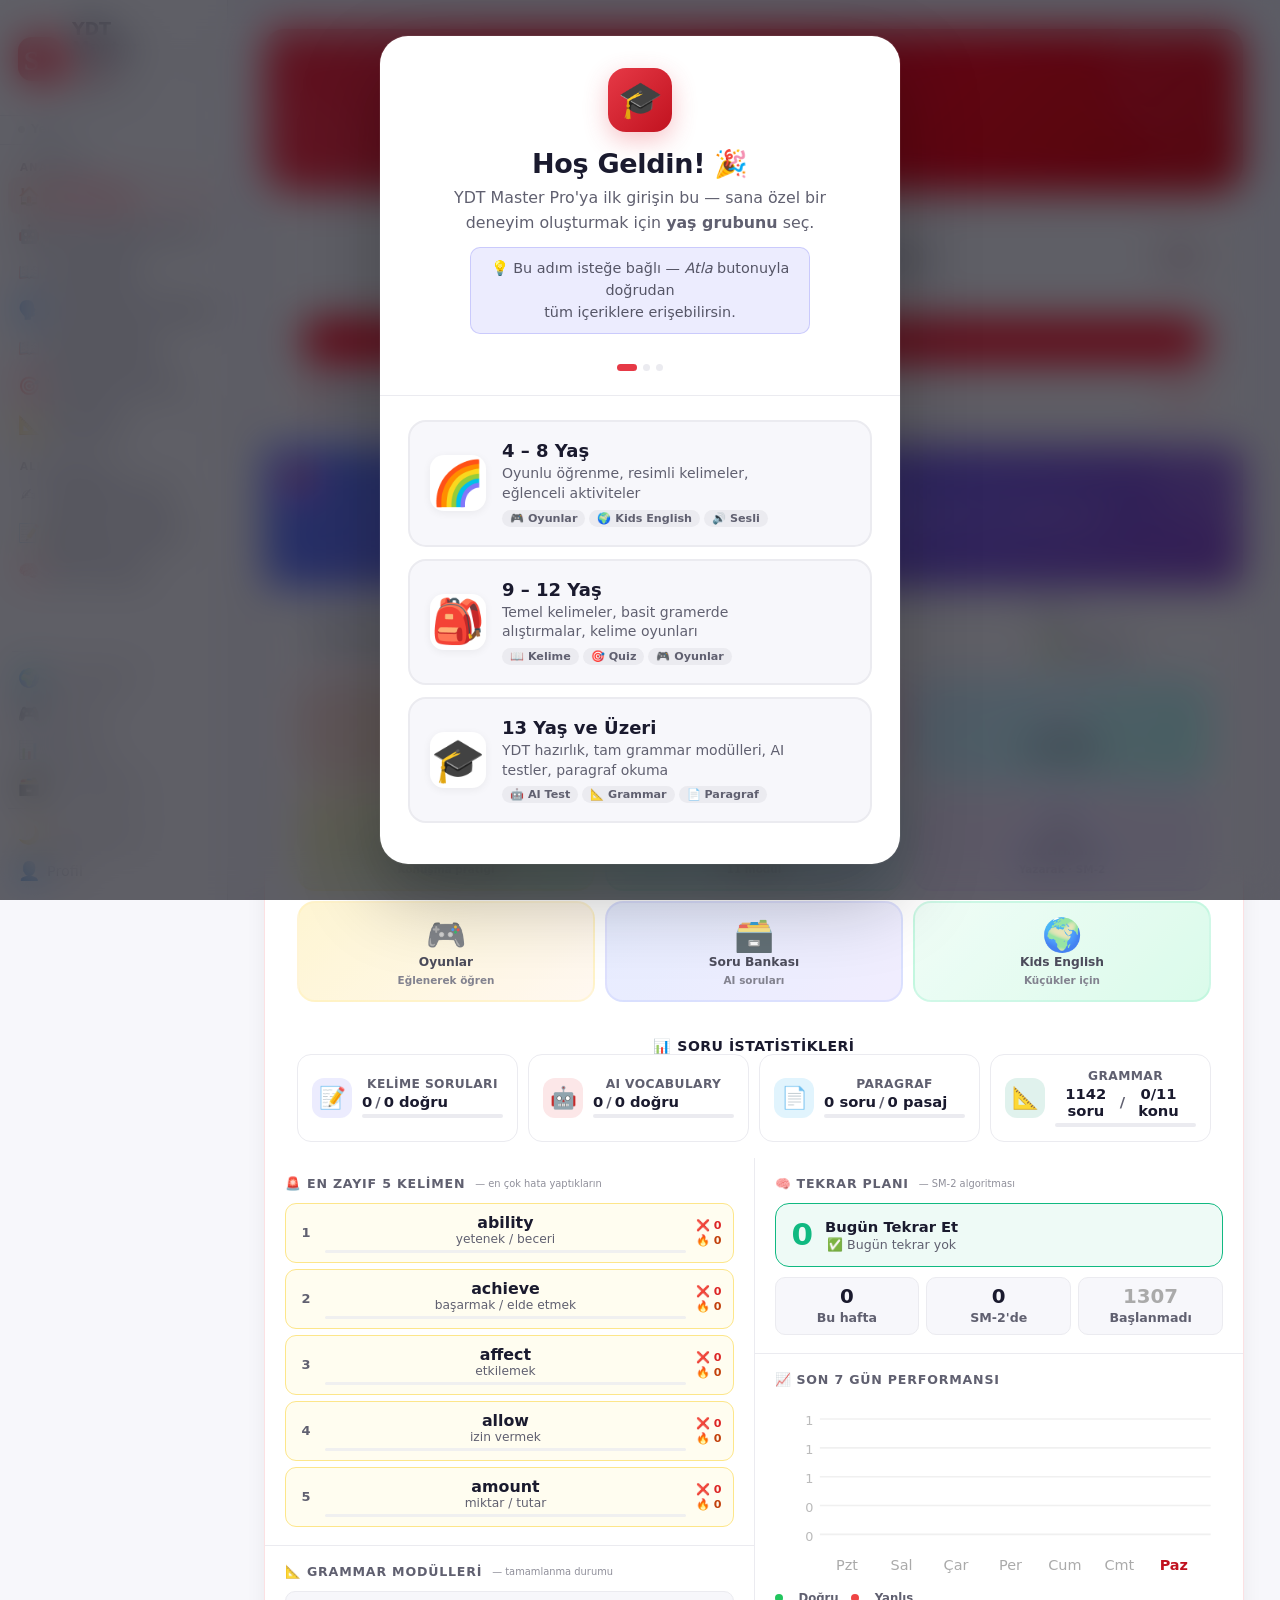
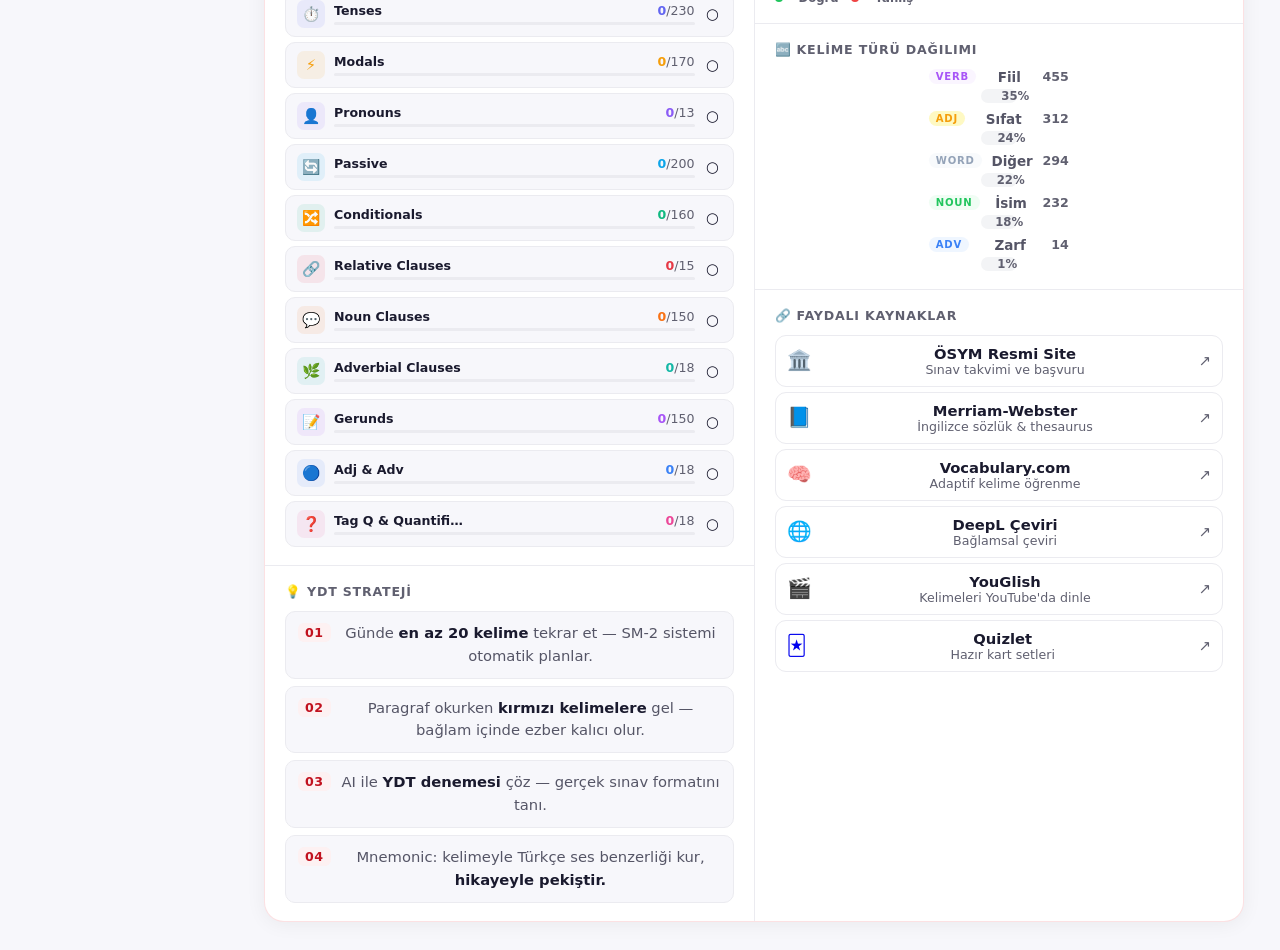
==== commit d3d6eafa: "Add files via upload" ====
--- a/index.html
+++ b/index.html
@@ -1,7 +1,7 @@
 <!DOCTYPE html>
 <html lang="tr">
 <head>
-    <meta http-equiv="Content-Security-Policy" content="default-src 'self'; script-src 'self' 'unsafe-inline' https://js.puter.com https://*.puter.com https://www.gstatic.com https://apis.google.com https://cdnjs.cloudflare.com https://cdn-cgi.cloudflare.com; connect-src 'self' https://autumn-hill-be24ydt-master.stasalan.workers.dev https://*.googleapis.com https://*.google.com https://apis.google.com https://firestore.googleapis.com https://identitytoolkit.googleapis.com https://securetoken.googleapis.com https://*.groq.com https://openrouter.ai https://api.mistral.ai https://api.anthropic.com https://generativelanguage.googleapis.com https://feeds.bbci.co.uk https://www.theguardian.com https://feeds.npr.org https://api.rss2json.com https://api.allorigins.win https://corsproxy.io https://api.codetabs.com https://oauth2.googleapis.com https://*.puter.com wss://*.puter.com; font-src 'self' https://fonts.gstatic.com; style-src 'self' 'unsafe-inline' https://fonts.googleapis.com; img-src 'self' data: https://*.googleusercontent.com https://lh3.googleusercontent.com; frame-src https://*.firebaseapp.com https://accounts.google.com https://apis.google.com; object-src 'none';">
+    <meta http-equiv="Content-Security-Policy" content="default-src 'self'; script-src 'self' 'unsafe-inline' https://js.puter.com https://*.puter.com https://www.gstatic.com https://apis.google.com https://cdnjs.cloudflare.com https://cdn-cgi.cloudflare.com; connect-src 'self' https://autumn-hill-be24ydt-master.stasalan.workers.dev https://*.googleapis.com https://*.google.com https://apis.google.com https://firestore.googleapis.com https://identitytoolkit.googleapis.com https://securetoken.googleapis.com https://*.groq.com https://openrouter.ai https://api.mistral.ai https://api.anthropic.com https://generativelanguage.googleapis.com https://feeds.bbci.co.uk https://www.theguardian.com https://feeds.npr.org https://www.newscientist.com https://newscientist.com https://api.rss2json.com https://api.allorigins.win https://corsproxy.io https://api.codetabs.com https://oauth2.googleapis.com https://*.puter.com wss://*.puter.com; font-src 'self' https://fonts.gstatic.com; style-src 'self' 'unsafe-inline' https://fonts.googleapis.com; img-src 'self' data: https://*.googleusercontent.com https://lh3.googleusercontent.com; frame-src https://*.firebaseapp.com https://accounts.google.com https://apis.google.com; object-src 'none';">
     <meta charset="UTF-8">
     <meta name="viewport" content="width=device-width, initial-scale=1.0">
     <title>YDT Master Pro — AI Destekli İngilizce</title>
@@ -90,11 +90,11 @@
     <nav class="mob-drawer-nav" aria-label="Mobil menü">
         <div class="mob-drawer-sec">Ana Menü</div>
         <button class="mob-drawer-btn active" id="di-home"     onclick="mobGoTo('index-page')">              <span aria-hidden="true" class="mob-d-icon">🏠</span> Ana Sayfa</button>
-        <button class="mob-drawer-btn"        id="di-ai-ydt"   onclick="mobRun(startAIQuizMode)">            <span aria-hidden="true" class="mob-d-icon">🤖</span> AI Vocabulary Test</button>
+        <button class="mob-drawer-btn"        id="di-ai-ydt"   onclick="_requireAuth(()=>mobRun(startAIQuizMode),'AI Vocabulary Test')">            <span aria-hidden="true" class="mob-d-icon">🤖</span> AI Vocabulary Test</button>
         <button class="mob-drawer-btn"        id="di-paragraf" onclick="mobRun(showParagrafListesi)">         <span aria-hidden="true" class="mob-d-icon">📖</span> AI Reading</button>
+        <button class="mob-drawer-btn"        id="di-speaking" onclick="_requireAuth(()=>mobRun(()=>openSpeakingSection('overview')),'AI Konuşma Pratiği')"><span aria-hidden="true" class="mob-d-icon">🗣️</span> AI Konuşma Pratiği</button>
         <button class="mob-drawer-btn"        id="di-study"    onclick="mobRun(startStudyFromNav)">          <span aria-hidden="true" class="mob-d-icon">📖</span> Kelime Öğren</button>
         <button class="mob-drawer-btn"        id="di-quiz"     onclick="mobRun(startQuizFromNav)">           <span aria-hidden="true" class="mob-d-icon">🎯</span> Vocabulary Test</button>
-        <button class="mob-drawer-btn"        id="di-speaking" onclick="mobRun(()=>openSpeakingSection('overview'))"><span aria-hidden="true" class="mob-d-icon">🗣️</span> Speaking</button>
 
         <!-- Grammar — Speaking altında, Alıştırmalar üstünde -->
         <button class="mob-grammar-toggle" id="di-grammar-toggle-main" onclick="mobToggleGrammarMain()" aria-expanded="false" aria-controls="di-grammar-list-main">
@@ -183,11 +183,11 @@
     <nav class="sb-nav sb-nav-primary" aria-label="Ana menü">
         <div class="sb-sec">Ana Menü</div>
         <button class="sb-btn active" id="sb-home" title="Ana Sayfa" data-nav="index-page">             <span aria-hidden="true" class="sb-icon">🏠</span> Ana Sayfa</button>
-        <button class="sb-btn"        id="sb-ai-ydt" title="AI Vocab Test" onclick="startAIQuizMode()">               <span aria-hidden="true" class="sb-icon">🤖</span> AI Vocabulary Test</button>
+        <button class="sb-btn"        id="sb-ai-ydt" title="AI Vocab Test" onclick="_requireAuth(startAIQuizMode,'AI Vocabulary Test')">               <span aria-hidden="true" class="sb-icon">🤖</span> AI Vocabulary Test</button>
         <button class="sb-btn"        id="sb-paragraf" title="AI Reading" onclick="showParagrafListesi()">              <span aria-hidden="true" class="sb-icon">📖</span> AI Reading</button>
+        <button class="sb-btn"        id="sb-speaking" title="AI Konuşma Pratiği" onclick="_requireAuth(()=>openSpeakingSection('overview'),'AI Konuşma Pratiği')"> <span aria-hidden="true" class="sb-icon">🗣️</span> AI Konuşma Pratiği</button>
         <button class="sb-btn"        id="sb-study" title="Kelime Öğren" onclick="startStudyFromNav()">             <span aria-hidden="true" class="sb-icon">📖</span> Kelime Öğren</button>
         <button class="sb-btn"        id="sb-quiz" title="Vocabulary Test" onclick="startQuizFromNav()">              <span aria-hidden="true" class="sb-icon">🎯</span> Vocabulary Test</button>
-        <button class="sb-btn"        id="sb-speaking" title="Speaking" onclick="openSpeakingSection('overview')"> <span aria-hidden="true" class="sb-icon">🗣️</span> Speaking</button>
 
         <!-- Grammar — daraltılabilir grup (Ana Menü altında) -->
         <button class="sb-grammar-toggle" id="sb-grammar-toggle-main" onclick="sbToggleGrammarMain()" aria-expanded="false" aria-controls="sb-grammar-list-main" style="margin-top:2px;">
@@ -315,7 +315,7 @@
                     <span class="dash-qa-title">Vocab Test</span>
                     <span class="dash-qa-desc">Çoktan seçmeli</span>
                 </button>
-                <button class="dash-qa dash-qa-3" onclick="startAIQuizMode()">
+                <button class="dash-qa dash-qa-3" onclick="_requireAuth(startAIQuizMode,'AI Vocabulary Test')">
                     <span aria-hidden="true" class="dash-qa-icon">🤖</span>
                     <span class="dash-qa-title">AI Test</span>
                     <span class="dash-qa-desc">YDT formatı</span>
@@ -325,9 +325,9 @@
                     <span class="dash-qa-title">Paragraf</span>
                     <span class="dash-qa-desc">C1/C2 metinler</span>
                 </button>
-                <button class="dash-qa dash-qa-5" onclick="openSpeakingSection('overview')">
+                <button class="dash-qa dash-qa-5" onclick="_requireAuth(()=>openSpeakingSection('overview'),'AI Konuşma Pratiği')">
                     <span aria-hidden="true" class="dash-qa-icon">🗣️</span>
-                    <span class="dash-qa-title">Speaking</span>
+                    <span class="dash-qa-title">AI Konuşma Pratiği</span>
                     <span class="dash-qa-desc">Konuşma pratiği</span>
                 </button>
                 <button class="dash-qa dash-qa-6" onclick="sbToggleGrammarMain()">
@@ -370,7 +370,7 @@
                         <div class="dash-ss-bar"><div id="ss-kelime-fill" style="background:var(--c-violet);height:100%;border-radius:3px;width:0%;transition:width .6s;"></div></div>
                     </div>
                 </div>
-                <div class="dash-ss-item" onclick="startAIQuizMode()">
+                <div class="dash-ss-item" onclick="_requireAuth(startAIQuizMode,'AI Vocabulary Test')">
                     <div class="dash-ss-icon" style="background:color-mix(in srgb,var(--color-active) 12%,transparent);color:var(--color-active);">🤖</div>
                     <div class="dash-ss-body">
                         <div class="dash-ss-label">AI Vocabulary</div>
@@ -527,7 +527,7 @@
 
         <!-- ══ TAB SWITCH ══ -->
         <div class="rh2-tabbar">
-            <button class="rh2-tab rh2-tab-active" id="rh-tab-ai" onclick="openReadingHub('ai')">
+            <button class="rh2-tab rh2-tab-active" id="rh-tab-ai" onclick="_requireAuth(()=>openReadingHub('ai'),'Günlük Haber AI')">
                 <span aria-hidden="true" class="rh2-tab-icon">🤖</span>
                 <span>Günlük AI</span>
                 <span class="rh2-tab-pill" id="ai-daily-date-badge"></span>
@@ -537,12 +537,12 @@
                 <span>Yüklü Pasajlar</span>
                 <span class="rh2-tab-pill rh2-tab-pill-green" id="reading-hub-saved-count"></span>
             </button>
-            <button class="rh2-tab" id="rh-tab-generate" onclick="openReadingHub('generate')">
+            <button class="rh2-tab" id="rh-tab-generate" onclick="_requireAuth(()=>openReadingHub('generate'),'AI ile Pasaj Üret')">
                 <span aria-hidden="true" class="rh2-tab-icon">✨</span>
                 <span>AI Üret</span>
             </button>
             <!-- Sağ: yenile -->
-            <button id="ai-daily-refresh-btn" onclick="generateAIDailyParagraflar(true)" class="rh2-refresh-btn" style="display:none;">
+            <button id="ai-daily-refresh-btn" onclick="_requireAuth(()=>generateAIDailyParagraflar(true),'Günlük Haber AI')" class="rh2-refresh-btn" style="display:none;">
                 <svg width="13" height="13" viewBox="0 0 13 13" fill="none">
                     <path d="M11.5 2A6 6 0 1 0 12 6.5" stroke="currentColor" stroke-width="1.6" stroke-linecap="round"/>
                     <path d="M8.5 2H11.5V5" stroke="currentColor" stroke-width="1.6" stroke-linecap="round" stroke-linejoin="round"/>
@@ -552,7 +552,7 @@
         </div>
 
         <!-- ══ MOBİL AI ÜRET SHORTCUT ══ -->
-        <button class="rh2-mob-generate-btn" onclick="openReadingHub('generate')">
+        <button class="rh2-mob-generate-btn" onclick="_requireAuth(()=>openReadingHub('generate'),'AI ile Pasaj Üret')">
             <span>✨</span>
             <span>AI ile Özgün Paragraf Üret</span>
             <svg width="14" height="14" viewBox="0 0 14 14" fill="none">
@@ -1131,7 +1131,7 @@
                         <span aria-hidden="true" class="adm-tab-icon">🔑</span><span>API Anahtarları</span>
                     </button>
                     <button class="adm-tab" data-tab="words" onclick="admSwitchTab('words')">
-                        <span aria-hidden="true" class="adm-tab-icon">📚</span><span>Kelime Listeleri</span>
+                        <span aria-hidden="true" class="adm-tab-icon">📚</span><span>Kelime Listeleri</span> <span style="font-size:.6rem;background:#e63946;color:#fff;border-radius:99px;padding:1px 6px;font-weight:800;vertical-align:middle;">PAYLAŞ</span>
                     </button>
                     <button class="adm-tab" data-tab="paragraf" onclick="admSwitchTab('paragraf')">
                         <span aria-hidden="true" class="adm-tab-icon">📄</span><span>Paragraflar</span>
@@ -1239,6 +1239,31 @@
                             <h2 class="adm-panel-title">📚 Kelime Listesi Yönetimi</h2>
                             <div class="adm-panel-sub">Listeleri oluştur, düzenle, sil.</div>
                         </div>
+                        <!-- ── Paylaşım Kartı — Admin → Tüm Kullanıcılar ── -->
+                        <div class="adm-card adm-share-card" style="margin-bottom:12px;">
+                            <div class="adm-card-title">🌐 Listeleri Tüm Kullanıcılarla Paylaş</div>
+                            <div class="adm-panel-sub" style="margin-bottom:10px;">Seçtiğin listeler <code>shared/content</code>'e kaydedilir — tüm kullanıcılar bir sonraki girişte alır.</div>
+                            <div style="display:flex;gap:12px;margin-bottom:12px;flex-wrap:wrap;">
+                                <div style="background:var(--bg,#f8f8fc);border:1.5px solid var(--border,#ebebf0);border-radius:12px;padding:10px 16px;display:flex;flex-direction:column;align-items:center;min-width:90px;">
+                                    <span style="font-size:1.4rem;font-weight:900;color:var(--red,#e63946);line-height:1;" id="adm-words-local-count">—</span>
+                                    <span style="font-size:.65rem;font-weight:700;color:var(--ink3,#888);text-transform:uppercase;letter-spacing:.05em;margin-top:3px;">Yerel Liste</span>
+                                </div>
+                                <div style="background:var(--bg,#f8f8fc);border:1.5px solid var(--border,#ebebf0);border-radius:12px;padding:10px 16px;display:flex;flex-direction:column;align-items:center;min-width:90px;">
+                                    <span style="font-size:1.4rem;font-weight:900;color:#3b82f6;line-height:1;" id="adm-words-shared-count">—</span>
+                                    <span style="font-size:.65rem;font-weight:700;color:var(--ink3,#888);text-transform:uppercase;letter-spacing:.05em;margin-top:3px;">Paylaşılmış</span>
+                                </div>
+                            </div>
+                            <div style="display:flex;gap:8px;align-items:center;flex-wrap:wrap;">
+                                <select id="share-list-selector" class="adm-input" style="flex:1;min-width:160px;">
+                                    <option value="__ALL__">— Tüm Listeleri Paylaş —</option>
+                                </select>
+                                <button class="adm-btn-primary" onclick="adminShareLists()" id="adm-share-btn">
+                                    ☁️ Firestore'a Yükle
+                                </button>
+                            </div>
+                            <div id="adm-share-note" style="margin-top:6px;font-size:.7rem;color:var(--ink3);"></div>
+                            <div id="adm-share-status" style="margin-top:8px;font-size:.75rem;font-weight:700;"></div>
+                        </div>
                         <div class="adm-words-layout">
                             <div class="adm-card">
                                 <div class="adm-card-title">➕ Yeni Liste</div>
@@ -1269,6 +1294,31 @@
                         <div class="adm-panel-header">
                             <div class="adm-panel-title">📄 Paragraf Yönetimi</div>
                             <div class="adm-panel-sub">Okuma parçalarını ekle, düzenle, sil.</div>
+                        </div>
+                        <!-- ── Pasaj Paylaşım Kartı — Admin → Tüm Kullanıcılar ── -->
+                        <div class="adm-card adm-share-card" style="margin-bottom:12px;">
+                            <div class="adm-card-title">🌐 Pasajları Tüm Kullanıcılarla Paylaş</div>
+                            <div class="adm-panel-sub" style="margin-bottom:10px;">Seçtiğin pasajlar <code>shared/content</code>'e kaydedilir — tüm kullanıcılar bir sonraki girişte alır. Misafir giriş ekranındaki pasaj sayacı otomatik güncellenir.</div>
+                            <div style="display:flex;gap:12px;margin-bottom:12px;flex-wrap:wrap;">
+                                <div style="background:var(--bg,#f8f8fc);border:1.5px solid var(--border,#ebebf0);border-radius:12px;padding:10px 16px;display:flex;flex-direction:column;align-items:center;min-width:90px;">
+                                    <span style="font-size:1.4rem;font-weight:900;color:var(--red,#e63946);line-height:1;" id="adm-para-local-count">—</span>
+                                    <span style="font-size:.65rem;font-weight:700;color:var(--ink3,#888);text-transform:uppercase;letter-spacing:.05em;margin-top:3px;">Yerel</span>
+                                </div>
+                                <div style="background:var(--bg,#f8f8fc);border:1.5px solid var(--border,#ebebf0);border-radius:12px;padding:10px 16px;display:flex;flex-direction:column;align-items:center;min-width:90px;">
+                                    <span style="font-size:1.4rem;font-weight:900;color:#3b82f6;line-height:1;" id="adm-para-shared-count">—</span>
+                                    <span style="font-size:.65rem;font-weight:700;color:var(--ink3,#888);text-transform:uppercase;letter-spacing:.05em;margin-top:3px;">Paylaşılmış</span>
+                                </div>
+                            </div>
+                            <div style="display:flex;gap:8px;align-items:center;flex-wrap:wrap;">
+                                <select id="share-para-selector" class="adm-input" style="flex:1;min-width:180px;">
+                                    <option value="__ALL__">— Tüm Pasajları Paylaş —</option>
+                                </select>
+                                <button class="adm-btn-primary" onclick="adminShareParagraflar()" id="adm-share-para-btn">
+                                    ☁️ Firestore'a Yükle
+                                </button>
+                            </div>
+                            <div id="adm-share-para-note" style="margin-top:6px;font-size:.7rem;color:var(--ink3);"></div>
+                            <div id="adm-share-para-status" style="margin-top:8px;font-size:.75rem;font-weight:700;"></div>
                         </div>
                         <div class="adm-para-layout">
                             <div class="adm-card" style="flex:1; overflow-y:auto;">
@@ -2010,8 +2060,10 @@
     <div id="profil-page" class="container hidden" style="text-align:left; padding-bottom: 32px;">
         <button class="back-btn" data-nav="index-page">←</button>
 
-        <!-- Google Auth Hero -->
-        <div class="profil-google-hero">
+        <!-- Profil Hero — giriş yapan / misafir durumuna göre render edilir -->
+
+        <!-- DURUM A: Giriş yapılmış — _updateProfilUI() tarafından doldurulur -->
+        <div class="profil-google-hero" id="profil-hero-auth" style="display:none;">
             <div class="profil-gh-top">
                 <img id="profil-gh-photo" class="profil-gh-photo"
                      src="" alt="Profil" style="display:none;"
@@ -2021,7 +2073,7 @@
                     <div class="profil-gh-greeting">
                         Hoş geldin, <span id="profil-gh-greeting-name">Kullanıcı</span>!
                     </div>
-                    <div id="profil-gh-name" class="profil-gh-name">Yükleniyor…</div>
+                    <div id="profil-gh-name" class="profil-gh-name">—</div>
                     <div id="profil-gh-email" class="profil-gh-email">—</div>
                     <div class="profil-gh-badge">🔒 Veriler güvende · Google ile giriş</div>
                 </div>
@@ -2029,6 +2081,48 @@
                     Çıkış
                 </button>
             </div>
+        </div>
+
+        <!-- DURUM B: Misafir — giriş teşvik hero -->
+        <div class="profil-guest-hero" id="profil-hero-guest" style="display:none;">
+            <div class="pgh-orb pgh-orb-1" aria-hidden="true"></div>
+            <div class="pgh-orb pgh-orb-2" aria-hidden="true"></div>
+            <div class="pgh-content">
+                <div class="pgh-avatar" aria-hidden="true">👤</div>
+                <div class="pgh-text">
+                    <div class="pgh-label">MİSAFİR MODU</div>
+                    <div class="pgh-title">İlerlemen kaybolmasın</div>
+                    <div class="pgh-sub">Giriş yap — kelimeler, istatistikler ve streak her cihazda senkronize olsun.</div>
+                </div>
+            </div>
+            <div class="pgh-perks" aria-label="Giriş avantajları">
+                <div class="pgh-perk">
+                    <span class="pgh-perk-icon" aria-hidden="true">☁️</span>
+                    <span>Bulut yedekleme</span>
+                </div>
+                <div class="pgh-perk">
+                    <span class="pgh-perk-icon" aria-hidden="true">📊</span>
+                    <span>Kişisel istatistik</span>
+                </div>
+                <div class="pgh-perk">
+                    <span class="pgh-perk-icon" aria-hidden="true">🔥</span>
+                    <span>Streak koruması</span>
+                </div>
+                <div class="pgh-perk">
+                    <span class="pgh-perk-icon" aria-hidden="true">🤖</span>
+                    <span>AI özellikleri</span>
+                </div>
+            </div>
+            <button class="pgh-btn-google" id="profil-guest-signin-btn">
+                <svg viewBox="0 0 24 24" width="18" height="18" aria-hidden="true">
+                    <path d="M22.56 12.25c0-.78-.07-1.53-.2-2.25H12v4.26h5.92c-.26 1.37-1.04 2.53-2.21 3.31v2.77h3.57c2.08-1.92 3.28-4.74 3.28-8.09z" fill="#4285F4"/>
+                    <path d="M12 23c2.97 0 5.46-.98 7.28-2.66l-3.57-2.77c-.98.66-2.23 1.06-3.71 1.06-2.86 0-5.29-1.93-6.16-4.53H2.18v2.84C3.99 20.53 7.7 23 12 23z" fill="#34A853"/>
+                    <path d="M5.84 14.09c-.22-.66-.35-1.36-.35-2.09s.13-1.43.35-2.09V7.07H2.18C1.43 8.55 1 10.22 1 12s.43 3.45 1.18 4.93l3.66-2.84z" fill="#FBBC05"/>
+                    <path d="M12 5.38c1.62 0 3.06.56 4.21 1.64l3.15-3.15C17.45 2.09 14.97 1 12 1 7.7 1 3.99 3.47 2.18 7.07l3.66 2.84c.87-2.6 3.3-4.53 6.16-4.53z" fill="#EA4335"/>
+                </svg>
+                Google ile Giriş Yap
+                <span class="pgh-btn-arrow" aria-hidden="true">→</span>
+            </button>
         </div>
 
         <!-- Sync durumu -->
@@ -2356,11 +2450,12 @@
              }
            }
 
-           // Paylaşımlı içerik: herkes okur, sadece admin yazar
+           // Paylaşımlı içerik: herkes okur, sadece admin custom claim'i olanlar yazar
+           // Firebase Console > Firestore Rules > admin custom claim kontrolü:
+           // allow write: if request.auth != null && request.auth.token.admin == true;
            match /shared/{docId} {
              allow read: if true;
-             allow write: if request.auth != null
-                          && request.auth.token.email == 'stasalan@gmail.com';
+             allow write: if request.auth != null && request.auth.token.admin == true;
            }
          }
        }
@@ -2497,14 +2592,29 @@
         // "Bağlantı hatası" gösterir. Gerçek Firebase sync'i
         // onAuthStateChanged → _loadUserData() / _saveUserData() üstleniyor.
         document.getElementById('loading-overlay').style.display = 'flex';
+        // Her anahtar bağımsız try/catch ile sarılı — biri bozuk olursa diğerleri çökmez
         try {
-            const raw  = localStorage.getItem('ydt_all_data');
-            if (raw)  window.allData = { ...(window.allData || {}), ...JSON.parse(raw) };
+            const raw = localStorage.getItem('ydt_all_data');
+            if (raw) window.allData = { ...(window.allData || {}), ...JSON.parse(raw) };
+        } catch(e) {
+            console.warn('[initData] ydt_all_data parse hatası, sıfırlandı:', e.message);
+            localStorage.removeItem('ydt_all_data');
+        }
+        try {
             const rawP = localStorage.getItem('ydt_paragraf_sorular');
             if (rawP) window.paragrafSorular = JSON.parse(rawP);
+        } catch(e) {
+            console.warn('[initData] ydt_paragraf_sorular parse hatası, sıfırlandı:', e.message);
+            window.paragrafSorular = {};
+            localStorage.removeItem('ydt_paragraf_sorular');
+        }
+        try {
             const rawA = localStorage.getItem('ydt_ai_arsiv');
             if (rawA) window.aiArsiv = JSON.parse(rawA);
-        } catch(e) { console.warn('localStorage okuma hatası', e); }
+        } catch(e) {
+            console.warn('[initData] ydt_ai_arsiv parse hatası, sıfırlandı:', e.message);
+            localStorage.removeItem('ydt_ai_arsiv');
+        }
         setSyncStatus('idle');
         document.getElementById('loading-overlay').style.display = 'none';
         if (typeof updateSelectors    === 'function') updateSelectors();
@@ -2518,13 +2628,39 @@
     // ════════════════════════════════════════════════════
     // AUTH — Google Giriş / Çıkış
     // ════════════════════════════════════════════════════
-    const { getAuth, GoogleAuthProvider, signInWithPopup, signOut, onAuthStateChanged }
-        = await import("https://www.gstatic.com/firebasejs/10.12.0/firebase-auth.js");
+    const {
+        initializeAuth,
+        browserLocalPersistence,
+        indexedDBLocalPersistence,
+        browserPopupRedirectResolver,
+        GoogleAuthProvider,
+        signInWithPopup,
+        signInWithRedirect,
+        getRedirectResult,
+        signOut,
+        onAuthStateChanged
+    } = await import("https://www.gstatic.com/firebasejs/10.12.0/firebase-auth.js");
     const { getFirestore, doc, getDoc, setDoc, collection, getDocs, deleteDoc, writeBatch }
         = await import("https://www.gstatic.com/firebasejs/10.12.0/firebase-firestore.js");
 
-    const auth = getAuth(firebaseApp);
+    /**
+     * initializeAuth — persistence zinciri [indexedDB, localStorage].
+     * Android Chrome ve bazı desktop tarayıcılarda COOP header'ı popup'ı bloke eder.
+     * Hem mobil hem desktop için signInWithRedirect kullanılır.
+     */
+    const auth = initializeAuth(firebaseApp, {
+        persistence: [indexedDBLocalPersistence, browserLocalPersistence],
+        popupRedirectResolver: browserPopupRedirectResolver,
+    });
     const fsdb = getFirestore(firebaseApp);
+
+    // ── Admin modülleri için global Firestore referansları ────────────────
+    // admin.js ES module scope dışında olduğundan window üzerinden erişir.
+    window._fsdb   = fsdb;
+    window._doc    = doc;
+    window._setDoc = setDoc;
+    window._getDoc = getDoc;
+    // ──────────────────────────────────────────────────────────────────────
 
     let authTimerInterval = null;
     let authSaveInterval  = null;
@@ -2618,6 +2754,24 @@
     }
 
     function _updateProfilUI(user) {
+        // Hero switching — giriş yapılmışsa auth hero, yoksa guest hero
+        const heroAuth  = document.getElementById('profil-hero-auth');
+        const heroGuest = document.getElementById('profil-hero-guest');
+        if (user) {
+            if (heroAuth)  heroAuth.style.display  = 'block';
+            if (heroGuest) heroGuest.style.display = 'none';
+        } else {
+            if (heroAuth)  heroAuth.style.display  = 'none';
+            if (heroGuest) heroGuest.style.display = 'block';
+            // Misafir giriş butonu
+            const guestBtn = document.getElementById('profil-guest-signin-btn');
+            if (guestBtn && !guestBtn._bound) {
+                guestBtn._bound = true;
+                guestBtn.addEventListener('click', _authSignIn);
+            }
+            return; // Misafir için profil alanları doldurma
+        }
+
         const photo = document.getElementById('profil-gh-photo');
         const placeholder = document.getElementById('profil-gh-photo-placeholder');
         if (photo && user.photoURL) {
@@ -2626,7 +2780,7 @@
             if (placeholder) placeholder.style.display = 'none';
         }
         const displayName = user.displayName || 'Kullanıcı';
-        const firstName = displayName.split(' ')[0];
+        const firstName   = displayName.split(' ')[0];
         const greetEl = document.getElementById('profil-gh-greeting-name');
         const nameEl  = document.getElementById('profil-gh-name');
         const emailEl = document.getElementById('profil-gh-email');
@@ -2749,11 +2903,14 @@
         }
 
         // ── Paylaşımlı (admin) içerikleri yükle ──────────────────────────
+        // shared/content dökümanı: paragraflar + paragrafSorular + sharedLists
         try {
             const _lsSet2 = (k, v) => { try { if (v !== null && v !== undefined) localStorage.setItem(k, JSON.stringify(v)); } catch(e){} };
             const sharedSnap = await getDoc(doc(fsdb, 'shared', 'content'));
             if (sharedSnap.exists()) {
                 const sharedData = sharedSnap.data();
+
+                // ── Paragraflar ──────────────────────────────────────────────
                 if (Array.isArray(sharedData.paragraflar) && sharedData.paragraflar.length > 0) {
                     const sharedPara = sharedData.paragraflar;
                     const current = window.paragraflar || [];
@@ -2763,10 +2920,42 @@
                     _lsSet2('ydt_paragraflar', window.paragraflar);
                     console.log(`[shared] ${sharedPara.length} paylaşımlı paragraf yüklendi, ${personalExtra.length} kişisel ek`);
                 }
+
+                // ── Paragraf Soruları ────────────────────────────────────────
                 if (sharedData.paragrafSorular && typeof sharedData.paragrafSorular === 'object') {
                     window.paragrafSorular = { ...sharedData.paragrafSorular, ...(window.paragrafSorular || {}) };
                     _lsSet2('ydt_paragraf_sorular', window.paragrafSorular);
                 }
+
+                // ── Paylaşımlı Kelime Listeleri ──────────────────────────────
+                // Admin'in shared/content'e yüklediği listeler — tüm kullanıcılara merge edilir.
+                // Kullanıcının kendi ilerlemesi (errorCount, correctStreak) korunur — overwrite olmaz.
+                if (sharedData.sharedLists && typeof sharedData.sharedLists === 'object') {
+                    let mergeCount = 0;
+                    Object.entries(sharedData.sharedLists).forEach(([listName, words]) => {
+                        if (!Array.isArray(words) || words.length === 0) return;
+                        if (!window.allData[listName]) {
+                            // Liste yok — direkt ekle
+                            window.allData[listName] = words;
+                            mergeCount++;
+                        } else {
+                            // Liste var — sadece eksik kelimeleri ekle, mevcut kelimelerin progress'ini koru
+                            const existingEngSet = new Set(window.allData[listName].map(w => w.eng));
+                            const newWords = words.filter(w => !existingEngSet.has(w.eng));
+                            if (newWords.length > 0) {
+                                window.allData[listName] = [...window.allData[listName], ...newWords];
+                                mergeCount++;
+                            }
+                        }
+                    });
+                    if (mergeCount > 0) {
+                        // Merge edilen veriyi localStorage'a yaz
+                        const userKey = typeof getUserKey === 'function' ? getUserKey('all_data') : null;
+                        if (userKey) localStorage.setItem(userKey, JSON.stringify(window.allData));
+                        console.info(`[shared] ${mergeCount} kelime listesi merge edildi`);
+                    }
+                }
+
                 if (typeof window._populateParagrafListesi === 'function') window._populateParagrafListesi();
             }
         } catch(e) {
@@ -2871,9 +3060,13 @@
             });
             await bankBatch.commit();
 
-            // ── Admin: shared/content güncelle ───────────────────────────────
-            const ADMIN_EMAIL_SYNC = window.ADMIN_EMAIL || 'stasalan@gmail.com';
-            if (window._currentUser?.email === ADMIN_EMAIL_SYNC && paragraflarData.length > 0) {
+            // ── Admin: shared/content güncelle — custom claim kontrolü ───────────
+            let _isAdminForSync = false;
+            try {
+                const _tokenResult = await window._currentUser?.getIdTokenResult?.();
+                _isAdminForSync = _tokenResult?.claims?.admin === true;
+            } catch(_) {}
+            if (_isAdminForSync && paragraflarData.length > 0) {
                 try {
                     await setDoc(doc(fsdb, 'shared', 'content'), {
                         paragraflar:     paragraflarData,
@@ -2904,17 +3097,203 @@
         const overlay = document.createElement('div');
         overlay.id = 'login-overlay';
         overlay.innerHTML = `
-            <div class="login-card">
-                <div class="login-logo">🎓</div>
-                <div class="login-title">YDT Master Pro</div>
-                <div class="login-sub">Devam etmek için Google hesabınla giriş yap.</div>
-                <div class="login-features">
-                    <div class="login-feat-row"><span aria-hidden="true" class="login-feat-icon">☁️</span><div class="login-feat-text"><strong>Bulut Senkronizasyon</strong>Her cihazda aynı ilerleme</div></div>
-                    <div class="login-feat-row"><span aria-hidden="true" class="login-feat-icon">📊</span><div class="login-feat-text"><strong>Kişisel İstatistikler</strong>Gelişimini takip et</div></div>
-                    <div class="login-feat-row"><span aria-hidden="true" class="login-feat-icon">🔒</span><div class="login-feat-text"><strong>Güvenli & Özel</strong>Sadece sen erişebilirsin</div></div>
-                </div>
-                <button class="btn-google" id="btn-google-signin">
-                    <svg viewBox="0 0 24 24" xmlns="http://www.w3.org/2000/svg">
+            <div class="lo-bg-layer" aria-hidden="true">
+                <div class="lo-orb lo-orb-1"></div>
+                <div class="lo-orb lo-orb-2"></div>
+                <div class="lo-orb lo-orb-3"></div>
+                <div class="lo-grid-lines"></div>
+            </div>
+            <div class="lo-card">
+                <!-- Üst logo + marka -->
+                <div class="lo-brand">
+                    <div class="lo-logo-wrap">
+                        <div class="lo-logo-ring"></div>
+                        <span class="lo-logo-icon" aria-hidden="true">🎓</span>
+                    </div>
+                    <div class="lo-brand-text">
+                        <span class="lo-brand-name">YDT Master Pro</span>
+                        <span class="lo-brand-tag">by Serkan Hoca</span>
+                    </div>
+                </div>
+
+                <!-- Başlık -->
+                <div class="lo-headline">
+                    <h1 class="lo-title">Kelime Ustası <span class="lo-title-accent">ol.</span></h1>
+                    <p class="lo-subtitle">Hafıza teknikleriyle kalıcı İngilizce öğrenme</p>
+                </div>
+
+                <!-- Stats bar — pasaj sayısı Firestore'dan dinamik okunur -->
+                <div class="lo-stats-row" aria-label="Uygulama istatistikleri">
+                    <div class="lo-stat">
+                        <span class="lo-stat-num">1300+</span>
+                        <span class="lo-stat-lbl">Kelime</span>
+                    </div>
+                    <div class="lo-stat-div" aria-hidden="true"></div>
+                    <div class="lo-stat">
+                        <span class="lo-stat-num" id="lo-stat-pasaj">…</span>
+                        <span class="lo-stat-lbl">Pasaj</span>
+                    </div>
+                    <div class="lo-stat-div" aria-hidden="true"></div>
+                    <div class="lo-stat">
+                        <span class="lo-stat-num">SM-2</span>
+                        <span class="lo-stat-lbl">Algoritma</span>
+                    </div>
+                </div>
+
+                <!-- Google giriş butonu -->
+                <button class="lo-btn-google" id="btn-google-signin" aria-label="Google hesabınla giriş yap">
+                    <svg viewBox="0 0 24 24" xmlns="http://www.w3.org/2000/svg" aria-hidden="true" width="20" height="20">
+                        <path d="M22.56 12.25c0-.78-.07-1.53-.2-2.25H12v4.26h5.92c-.26 1.37-1.04 2.53-2.21 3.31v2.77h3.57c2.08-1.92 3.28-4.74 3.28-8.09z" fill="#4285F4"/>
+                        <path d="M12 23c2.97 0 5.46-.98 7.28-2.66l-3.57-2.77c-.98.66-2.23 1.06-3.71 1.06-2.86 0-5.29-1.93-6.16-4.53H2.18v2.84C3.99 20.53 7.7 23 12 23z" fill="#34A853"/>
+                        <path d="M5.84 14.09c-.22-.66-.35-1.36-.35-2.09s.13-1.43.35-2.09V7.07H2.18C1.43 8.55 1 10.22 1 12s.43 3.45 1.18 4.93l3.66-2.84z" fill="#FBBC05"/>
+                        <path d="M12 5.38c1.62 0 3.06.56 4.21 1.64l3.15-3.15C17.45 2.09 14.97 1 12 1 7.7 1 3.99 3.47 2.18 7.07l3.66 2.84c.87-2.6 3.3-4.53 6.16-4.53z" fill="#EA4335"/>
+                    </svg>
+                    <span>Google ile Giriş Yap</span>
+                    <span class="lo-btn-google-arrow" aria-hidden="true">→</span>
+                </button>
+
+                <!-- Fayda maddecikleri -->
+                <div class="lo-perks" aria-label="Giriş yapmanın avantajları">
+                    <div class="lo-perk">
+                        <span class="lo-perk-dot" aria-hidden="true"></span>
+                        <span>Her cihazda senkronize ilerleme</span>
+                    </div>
+                    <div class="lo-perk">
+                        <span class="lo-perk-dot" aria-hidden="true"></span>
+                        <span>Kişisel istatistik & streak takibi</span>
+                    </div>
+                    <div class="lo-perk">
+                        <span class="lo-perk-dot" aria-hidden="true"></span>
+                        <span>Admin'in paylaştığı tüm içeriklere erişim</span>
+                    </div>
+                </div>
+
+                <!-- Ayırıcı -->
+                <div class="lo-divider" aria-hidden="true"><span>ya da</span></div>
+
+                <!-- Misafir butonu -->
+                <button class="lo-btn-guest" id="btn-guest">
+                    Misafir olarak devam et
+                    <span class="lo-guest-note">İlerleme kaydedilmez</span>
+                </button>
+
+                <!-- Yasal not -->
+                <p class="lo-legal">Giriş yaparak <a href="#" class="lo-legal-link">Gizlilik Politikası</a>'nı kabul etmiş olursunuz.</p>
+            </div>`;
+
+        document.body.appendChild(overlay);
+
+        // Animasyon — kartı sahneye sok
+        requestAnimationFrame(() => overlay.classList.add('lo-ready'));
+
+        // Pasaj sayısını dinamik yükle — her zaman Firestore'dan taze veri çek.
+        // localStorage / window.paragraflar sadece Firestore erişilemezse fallback.
+        (async () => {
+            const el = document.getElementById('lo-stat-pasaj');
+            if (!el) return;
+
+            // Hemen yerel değeri göster (kullanıcı boş görmesin)
+            const _localCount = (() => {
+                if (Array.isArray(window.paragraflar) && window.paragraflar.length)
+                    return window.paragraflar.length;
+                try {
+                    const c = localStorage.getItem('ydt_paragraflar');
+                    const a = c ? JSON.parse(c) : null;
+                    return Array.isArray(a) ? a.length : 0;
+                } catch(_) { return 0; }
+            })();
+            if (_localCount > 0) el.textContent = _localCount;
+
+            // Firestore'dan her zaman taze sayıyı çek ve override et
+            try {
+                // Firestore modülleri henüz hazır değilse bekle (max 4sn)
+                if (!window._fsdb || !window._doc || !window._getDoc) {
+                    await new Promise((resolve) => {
+                        const _t0 = Date.now();
+                        const _poll = () => {
+                            if (window._fsdb && window._doc && window._getDoc) return resolve();
+                            if (Date.now() - _t0 > 4000) return resolve();
+                            setTimeout(_poll, 200);
+                        };
+                        _poll();
+                    });
+                }
+                if (!window._fsdb || !window._doc || !window._getDoc) return;
+
+                const snap = await window._getDoc(window._doc(window._fsdb, 'shared', 'content'));
+                if (snap.exists()) {
+                    const d = snap.data();
+                    if (Array.isArray(d.paragraflar) && d.paragraflar.length > 0) {
+                        el.textContent = d.paragraflar.length;
+                    }
+                }
+            } catch(e) {
+                console.warn('[lo-stat] Firestore pasaj sayısı alınamadı:', e.message);
+            }
+        })();
+
+        // Google giriş
+        document.getElementById('btn-google-signin').addEventListener('click', _authSignIn);
+
+        // Misafir girişi
+        document.getElementById('btn-guest').addEventListener('click', () => {
+            overlay.classList.add('lo-exit');
+            setTimeout(() => overlay.remove(), 380);
+
+            // Starter Pack yükle — misafir verisi
+            if (typeof loadUserScopedData === 'function') {
+                loadUserScopedData();
+            } else {
+                try {
+                    const raw = localStorage.getItem('ydt_guest_all_data') || localStorage.getItem('ydt_all_data');
+                    if (raw) window.allData = JSON.parse(raw);
+                } catch(e) { console.warn('[guest] parse hatası:', e.message); }
+                if (!window.allData || Object.keys(window.allData).length === 0) {
+                    if (typeof DEFAULT_VOCAB !== 'undefined') window.allData = { ...DEFAULT_VOCAB };
+                    else if (typeof YDT_STARTER_PACK !== 'undefined') window.allData = { ...YDT_STARTER_PACK };
+                }
+            }
+
+            // Misafir banner'ını göster — kayıt ol teşviki
+            setTimeout(_showGuestBanner, 800);
+
+            document.dispatchEvent(new Event('ydtDataReady'));
+        });
+    }
+
+    /* ── Auth Guard — misafir AI özelliklerine erişmeye çalışırsa ─────── */
+    /**
+     * Kullanıcı giriş yapmışsa fn() çalıştırır.
+     * Misafirse "Bu özellik için giriş gerekli" modal'ı gösterir.
+     * @param {Function} fn       — Çalıştırılacak fonksiyon
+     * @param {string}   label    — Özellik adı (modal başlığı için)
+     */
+    window._requireAuth = function(fn, label) {
+        if (window._currentUser) {
+            fn();
+        } else {
+            _showAuthRequiredModal(label || 'Bu özellik');
+        }
+    };
+
+    function _showAuthRequiredModal(featureName) {
+        if (document.getElementById('auth-required-modal')) return;
+        const modal = document.createElement('div');
+        modal.id = 'auth-required-modal';
+        modal.setAttribute('role', 'dialog');
+        modal.setAttribute('aria-modal', 'true');
+        modal.setAttribute('aria-label', 'Giriş Gerekli');
+        modal.innerHTML = `
+            <div class="arm-backdrop"></div>
+            <div class="arm-card">
+                <div class="arm-icon" aria-hidden="true">🔐</div>
+                <h2 class="arm-title">Giriş Gerekli</h2>
+                <p class="arm-desc">
+                    <strong>${featureName}</strong> için Google hesabınla giriş yapman gerekiyor.
+                    <br><span class="arm-sub">Veriler buluta kaydedilir, her cihazda erişebilirsin.</span>
+                </p>
+                <button class="arm-btn-google" id="arm-signin-btn">
+                    <svg viewBox="0 0 24 24" width="18" height="18" aria-hidden="true">
                         <path d="M22.56 12.25c0-.78-.07-1.53-.2-2.25H12v4.26h5.92c-.26 1.37-1.04 2.53-2.21 3.31v2.77h3.57c2.08-1.92 3.28-4.74 3.28-8.09z" fill="#4285F4"/>
                         <path d="M12 23c2.97 0 5.46-.98 7.28-2.66l-3.57-2.77c-.98.66-2.23 1.06-3.71 1.06-2.86 0-5.29-1.93-6.16-4.53H2.18v2.84C3.99 20.53 7.7 23 12 23z" fill="#34A853"/>
                         <path d="M5.84 14.09c-.22-.66-.35-1.36-.35-2.09s.13-1.43.35-2.09V7.07H2.18C1.43 8.55 1 10.22 1 12s.43 3.45 1.18 4.93l3.66-2.84z" fill="#FBBC05"/>
@@ -2922,22 +3301,91 @@
                     </svg>
                     Google ile Giriş Yap
                 </button>
-                <div class="login-divider">veya</div>
-                <button class="btn-guest" id="btn-guest">Misafir olarak devam et</button>
-                <div class="login-note">Giriş yaparak gizlilik politikamızı kabul etmiş olursunuz.</div>
+                <button class="arm-btn-cancel" id="arm-cancel-btn">Şimdi Değil</button>
             </div>`;
-        document.body.appendChild(overlay);
-        document.getElementById('btn-google-signin').addEventListener('click', _authSignIn);
-        document.getElementById('btn-guest').addEventListener('click', () => {
-            overlay.classList.add('fade-out');
-            setTimeout(() => overlay.remove(), 400);
-            // Guest: localStorage'dan veriyi yükle, sonra dashboard'u tetikle
-            try {
-                const raw = localStorage.getItem('ydt_all_data');
-                if (raw) window.allData = JSON.parse(raw);
-            } catch(e) {}
-            document.dispatchEvent(new Event('ydtDataReady'));
+        document.body.appendChild(modal);
+        requestAnimationFrame(() => modal.classList.add('arm-visible'));
+
+        const close = () => {
+            modal.classList.remove('arm-visible');
+            setTimeout(() => modal.remove(), 280);
+        };
+
+        document.getElementById('arm-signin-btn').addEventListener('click', () => {
+            close();
+            // Mevcut AuthModule üzerinden giriş başlat
+            if (window.AuthModule && typeof window.AuthModule.authSignIn === 'function') {
+                window.AuthModule.authSignIn();
+            } else if (typeof _authSignIn === 'function') {
+                _authSignIn();
+            }
         });
+        document.getElementById('arm-cancel-btn').addEventListener('click', close);
+        modal.querySelector('.arm-backdrop').addEventListener('click', close);
+    }
+
+    /* ── Misafir Banner — sayfa içinde sabit şerit ─────────────────────── */
+    function _showGuestBanner() {
+        if (document.getElementById('guest-banner')) return;
+        const banner = document.createElement('div');
+        banner.id = 'guest-banner';
+        banner.setAttribute('role', 'banner');
+        banner.innerHTML = `
+            <div class="gb-inner">
+                <span class="gb-icon" aria-hidden="true">☁️</span>
+                <div class="gb-text">
+                    <strong>İlerlemen kaydedilmiyor</strong>
+                    <span>Giriş yap — tüm veriler bulutta korunsun</span>
+                </div>
+                <button class="gb-btn" id="gb-signin-btn">Giriş Yap</button>
+                <button class="gb-close" id="gb-close-btn" aria-label="Kapat">✕</button>
+            </div>`;
+        document.body.appendChild(banner);
+        requestAnimationFrame(() => banner.classList.add('gb-visible'));
+
+        document.getElementById('gb-signin-btn').addEventListener('click', () => {
+            banner.remove();
+            _showLoginOverlay();
+        });
+        document.getElementById('gb-close-btn').addEventListener('click', () => {
+            banner.classList.remove('gb-visible');
+            setTimeout(() => banner.remove(), 300);
+        });
+    }
+
+    /**
+     * _setSignInBtnState — Google giriş butonunun görsel durumunu günceller.
+     * state: 'loading' | 'idle' | 'error'
+     */
+    function _setSignInBtnState(state, msg) {
+        const btn = document.getElementById('btn-google-signin');
+        if (!btn) return;
+        if (state === 'loading') {
+            btn.disabled = true;
+            btn.style.opacity = '0.7';
+            btn.querySelector('span') && (btn.querySelector('span').textContent = 'Yükleniyor...');
+        } else if (state === 'error') {
+            btn.disabled = false;
+            btn.style.opacity = '1';
+            const sp = btn.querySelector('span');
+            if (sp) sp.textContent = msg || 'Hata — tekrar dene';
+        } else {
+            btn.disabled = false;
+            btn.style.opacity = '1';
+            const sp = btn.querySelector('span');
+            if (sp) sp.textContent = 'Google ile Giriş Yap';
+        }
+    }
+
+    /** Tüm Google giriş butonları için durum güncelle */
+    function _triggerAllGoogleBtns(state, msg) {
+        ['btn-google-signin', 'pgh-btn-google', 'arm-btn-google'].forEach(id => {
+            const el = document.getElementById(id);
+            if (!el) return;
+            el.disabled = state === 'loading';
+            el.style.opacity = state === 'loading' ? '0.7' : '1';
+        });
+        _setSignInBtnState(state, msg);
     }
 
     function _hideLoginOverlay() {
@@ -2947,10 +3395,88 @@
         setTimeout(() => overlay.remove(), 400);
     }
 
+    /**
+     * _authSignIn — Ortama göre strateji seçer:
+     *
+     *  • localhost / 127.0.0.1 / 192.168.x.x  → signInWithPopup
+     *    Redirect kullanılırsa Firebase, authDomain (firebaseapp.com) üzerinden
+     *    döner ve token localhost'ta yakalanamaz. Popup bu durumda hatasız çalışır.
+     *
+     *  • Production (firebaseapp.com / özel domain) → signInWithRedirect
+     *    COOP header'ı olan sunucularda popup bloke edilebilir; redirect daha güvenilir.
+     */
+    function _isLocalEnv() {
+        const h = location.hostname;
+        return h === 'localhost' || h === '127.0.0.1' || /^192\.168\.\d+\.\d+$/.test(h) || /^10\.\d+\.\d+\.\d+$/.test(h);
+    }
+
     async function _authSignIn() {
+        const provider = new GoogleAuthProvider();
+        provider.addScope('profile');
+        provider.addScope('email');
+        _triggerAllGoogleBtns('loading');
         try {
-            await signInWithPopup(auth, new GoogleAuthProvider());
-        } catch(e) { console.error('Giriş hatası:', e.code, e.message); }
+            if (_isLocalEnv()) {
+                // ── Lokal geliştirme: popup ──────────────────────────────────
+                await signInWithPopup(auth, provider, browserPopupRedirectResolver);
+                // signInWithPopup tamamlanınca onAuthStateChanged(user) tetiklenir
+                _triggerAllGoogleBtns('idle');
+            } else {
+                // ── Production: redirect ─────────────────────────────────────
+                await signInWithRedirect(auth, provider);
+                // Sayfa yönlendirilir — sonraki satıra dönülmez
+            }
+        } catch(e) {
+            _triggerAllGoogleBtns('idle');
+            if (e.code === 'auth/popup-closed-by-user' || e.code === 'auth/cancelled-popup-request' || e.code === 'auth/redirect-cancelled-by-user') return;
+            const domain = location.hostname + (location.port ? ':' + location.port : '');
+            if (e.code === 'auth/unauthorized-domain') {
+                console.error(`[auth] Yetkisiz domain: "${domain}". Firebase Console → Authentication → Authorized domains.`);
+                _triggerAllGoogleBtns('error', `"${domain}" yetkisiz`);
+            } else {
+                console.error('[auth] Giriş hatası:', e.code, e.message);
+                _triggerAllGoogleBtns('error', 'Giriş başarısız — tekrar dene');
+            }
+        }
+    }
+
+    /**
+     * _authReady — Firebase auth durumu netleşene kadar overlay açılmaz.
+     *
+     * Strateji:
+     *   • Localhost/LAN  → signInWithPopup  → getRedirectResult null döner → hemen ready
+     *   • Production     → signInWithRedirect → getRedirectResult user/null → sonra ready
+     *
+     * onAuthStateChanged(null) her iki durumda da ilk tetiklenişte overlay
+     * açmamalı; auth durumu netleştikten sonra açmalı.
+     */
+    /**
+     * Auth başlatma — tek kaynaktan, race-condition'sız.
+     *
+     * Firebase'in auth başlatma sırası:
+     *   1. initializeAuth() çağrıldı — persistence (IndexedDB/localStorage) kontrol ediliyor
+     *   2. onAuthStateChanged ilk tetiklenişi — user var mı yok mu belli oluyor
+     *   3. (production only) getRedirectResult — redirect token'ı yakalar
+     *
+     * Çözüm: onAuthStateChanged'i TEK karar noktası yap.
+     * _authInitDone flag'i ile ilk tetiklenişi bekle, o noktada karar ver.
+     * getRedirectResult'ı sadece production'da, sessizce çalıştır.
+     */
+    let _overlayShown = false;   // Overlay açıldı mı — çift açılmayı önler
+
+    // Production'da redirect token'ı yakala — hata olsa da onAuthStateChanged'e güven
+    if (!_isLocalEnv()) {
+        getRedirectResult(auth).then(result => {
+            if (result?.user) console.info('[auth] Redirect giriş OK:', result.user.displayName);
+        }).catch(e => {
+            const domain = location.hostname + (location.port ? ':' + location.port : '');
+            if (e.code === 'auth/unauthorized-domain') {
+                console.error('[auth] Yetkisiz domain:', domain);
+                _triggerAllGoogleBtns('error', `"${domain}" yetkisiz domain`);
+            } else if (e.code && !['auth/redirect-cancelled-by-user','auth/no-current-user'].includes(e.code)) {
+                console.warn('[auth] getRedirectResult:', e.code, e.message);
+            }
+        });
     }
 
     async function _authSignOut() {
@@ -2958,19 +3484,27 @@
         if (authSaveInterval)  { clearInterval(authSaveInterval);  authSaveInterval  = null; }
         const user = auth.currentUser;
         if (user) await _saveUserData(user.uid);
+        _overlayShown = false; // Çıkışta yeni overlay açılmasına izin ver
         await signOut(auth);
-        _showLoginOverlay();
+        // onAuthStateChanged(null) overlay'i açacak
     }
 
-    window.ADMIN_EMAIL = 'stasalan@gmail.com';
-    function _updateAdminVisibility(email) {
-        const isAdmin = email === window.ADMIN_EMAIL;
+    // Admin görünürlüğü — Firebase custom claim kontrolü (admin:true)
+    async function _updateAdminVisibility(user) {
+        let isAdmin = false;
+        if (user) {
+            try {
+                const tokenResult = await user.getIdTokenResult();
+                isAdmin = tokenResult.claims.admin === true;
+            } catch(e) {
+                console.warn('[auth] Admin claim kontrol hatası:', e.message);
+            }
+        }
         ['sb-admin','di-admin'].forEach(id => {
             const el = document.getElementById(id);
             if (el) el.style.display = isAdmin ? '' : 'none';
         });
         window._isAdmin = isAdmin;
-        // _currentUser'a dokunma — onAuthStateChanged hallediyor
     }
 
     onAuthStateChanged(auth, async (user) => {
@@ -2980,7 +3514,7 @@
             window.stats   = { totalAnswers: 0, correctAnswers: 0, totalMinutes: 0 };
             window.allData = {};
             _updateAuthStats();
-            _updateAdminVisibility(user.email);
+            await _updateAdminVisibility(user);
             _hideLoginOverlay();
             _updateProfilUI(user);
             await _loadUserData(user.uid);
@@ -3001,13 +3535,30 @@
                 window.addEventListener('beforeunload', () => _saveUserData(user.uid), { once: true });
             }
         } else {
-            // Çıkışta da sıfırla
-            window.stats   = { totalAnswers: 0, correctAnswers: 0, totalMinutes: 0 };
-            window.allData = {};
+            // Oturum yok / çıkış yapıldı
+            window.stats        = { totalAnswers: 0, correctAnswers: 0, totalMinutes: 0 };
             window._currentUser = null;
             _updateAuthStats();
             _updateAdminVisibility(null);
-            _showLoginOverlay();
+            _updateProfilUI(null);
+
+            if (typeof loadUserScopedData === 'function') {
+                loadUserScopedData();
+            } else if (typeof DEFAULT_VOCAB !== 'undefined') {
+                window.allData = { ...DEFAULT_VOCAB };
+                allData = window.allData;
+            } else {
+                window.allData = {};
+            }
+            document.dispatchEvent(new Event('ydtDataReady'));
+
+            // İlk tetiklenişte overlay göster (tek seferlik).
+            // Sonraki null tetiklenişleri (çıkış) da overlay göstermeli —
+            // _overlayShown sadece aynı "oturum"da çift açılmayı önler.
+            if (!_overlayShown) {
+                _overlayShown = true;
+                _showLoginOverlay();
+            }
         }
     });
 
@@ -3031,40 +3582,44 @@
 
 </script>
 
-<script src="kelimeler.js"></script>
-<script src="motor.js"></script>
-<script src="js/ai.js"></script>
-<script src="js/sm2-typing.js"></script>
-<script src="js/utils.js"></script>
-<script src="js/paragraf.js"></script>
-<script src="js/ai-quiz.js"></script>
-<script src="js/bank.js"></script>
-<script src="js/admin.js"></script>
-<script src="js/stats-widgets.js"></script>
-<script src="js/stats.js"></script>
-<script src="js/quiz.js"></script>
-<script src="js/study.js"></script>
-<script src="js/games.js"></script>
-<!-- rss_paragraf.js, ai-daily.js'den önce yüklenmeli: _analyzeWithAI, _toPassageSync bağımlılıkları -->
-<script src="rss_paragraf.js"></script>
-<script src="js/ai-daily.js"></script>
-<script src="js/aig.js"></script>
-<script src="js/profile.js"></script>
-<script src="grammar-engine.js"></script>
-<script src="grammar.js"></script>
-<script src="modals.js"></script>
-<script src="pronouns.js"></script>
-<script src="passive.js"></script>
-<script src="conditionals.js"></script>
-<script src="relative.js"></script>
-<script src="noun.js"></script>
-<script src="conj.js"></script>
-<script src="gerund.js"></script>
-<script src="adjadv.js"></script>
-<script src="tagquant.js"></script>
-<script src="speaking.js"></script>
-<script src="kids.js"></script>
-<script src="onboarding.js"></script>
+<!-- ═══ SCRIPT YÜKLEMESİ ═══════════════════════════════════════════════
+     defer: DOM hazır olunca, sırayla çalışır — render blocking yok
+     Bağımlılık sırası: kelimeler → utils → motor → rss_paragraf → ai modülleri → diğerleri
+     puter.js defer yok (CDN, üçüncü taraf — kendi iç bağımlılıkları var)
+     ═══════════════════════════════════════════════════════════════════ -->
+<script src="kelimeler.js" defer></script>
+<script src="js/utils.js" defer></script>
+<script src="motor.js" defer></script>
+<script src="rss_paragraf.js" defer></script>
+<script src="js/ai.js" defer></script>
+<script src="js/ai-daily.js" defer></script>
+<script src="js/ai-quiz.js" defer></script>
+<script src="js/aig.js" defer></script>
+<script src="js/sm2-typing.js" defer></script>
+<script src="js/paragraf.js" defer></script>
+<script src="js/bank.js" defer></script>
+<script src="js/admin.js" defer></script>
+<script src="js/stats-widgets.js" defer></script>
+<script src="js/stats.js" defer></script>
+<script src="js/quiz.js" defer></script>
+<script src="js/study.js" defer></script>
+<script src="js/games.js" defer></script>
+<script src="js/profile.js" defer></script>
+<script src="grammar-engine.js" defer></script>
+<script src="grammar.js" defer></script>
+<script src="modals.js" defer></script>
+<script src="pronouns.js" defer></script>
+<script src="passive.js" defer></script>
+<script src="conditionals.js" defer></script>
+<script src="relative.js" defer></script>
+<script src="noun.js" defer></script>
+<script src="conj.js" defer></script>
+<script src="gerund.js" defer></script>
+<script src="adjadv.js" defer></script>
+<script src="tagquant.js" defer></script>
+<script src="speaking.js" defer></script>
+<script src="kids.js" defer></script>
+<script src="onboarding.js" defer></script>
 
     <!-- AI YDT ARŞİV SAYFASI -->
     <div id="ai-arsiv-page" class="hidden arsiv-full-page">
@@ -3167,14 +3722,31 @@
 <script>
 /* ── Günün Görevi CTA ── */
 function initDashToday() {
-    if (typeof getUserKey === 'function') {
-        const raw = localStorage.getItem(getUserKey('all_data'));
-        if (raw) { try { allData = JSON.parse(raw); } catch(e) {} }
+    // allData yoksa veya boşsa localStorage'dan yükle (giriş yapan + misafir)
+    if (!window.allData || Object.keys(window.allData).length === 0) {
+        if (typeof loadUserScopedData === 'function') {
+            loadUserScopedData();
+        } else if (typeof getUserKey === 'function') {
+            const key = getUserKey('all_data');
+            if (key) {
+                try {
+                    const raw = localStorage.getItem(key);
+                    if (raw) { window.allData = JSON.parse(raw); allData = window.allData; }
+                } catch(e) {}
+            }
+        }
     }
 
+    // Kullanıcı çıkış yaptıysa dashboard'u render etme
+    if (!window._currentUser && (!window.allData || Object.keys(window.allData).length === 0)) return;
+
     const sm2Due  = (typeof countSM2Due === 'function') ? countSM2Due() : 0;
-    const allKeys = (typeof allData !== 'undefined') ? Object.keys(allData) : [];
-    const totalW  = allKeys.reduce((s,k) => s + (allData[k]||[]).length, 0);
+    const allKeys = Object.keys(window.allData || {});
+    // Array.isArray guard — object/string key'ler NaN'e yol açar
+    const totalW  = allKeys.reduce((s, k) => {
+        const v = (window.allData || {})[k];
+        return s + (Array.isArray(v) ? v.length : 0);
+    }, 0);
 
     const titleEl    = document.getElementById('dash-today-title');
     const metaEl     = document.getElementById('dash-today-meta');
@@ -3199,6 +3771,17 @@
         ctaLabel.textContent = 'Tekrara Başla';
         window._dashCTAFn   = () => (typeof startSM2Review === 'function') && startSM2Review();
     } else if (totalW === 0) {
+        // Kelime yok — Starter Pack varsa otomatik yükle
+        const _pack = (typeof DEFAULT_VOCAB !== 'undefined') ? DEFAULT_VOCAB
+                    : (typeof YDT_STARTER_PACK !== 'undefined') ? YDT_STARTER_PACK : null;
+        if (_pack && Object.keys(_pack).length > 0) {
+            Object.keys(_pack).forEach(k => { if (!window.allData[k]) window.allData[k] = _pack[k]; });
+            allData = window.allData;
+            if (typeof _saveData === 'function') _saveData();
+            initDashToday(); // Yeniden render — bu sefer totalW > 0 olacak
+            return;
+        }
+        // Pack yoksa fallback mesaj göster
         titleEl.innerHTML    = 'YDT Starter Pack\'i <strong>yükle</strong>';
         metaEl.textContent   = '1300+ hazır kelimeyle hemen başla';
         iconEl.textContent   = '🚀';
@@ -3272,7 +3855,10 @@
             const key = (typeof getUserKey === 'function') ? getUserKey('all_data') : 'ydt_guest_all_data';
             const raw = localStorage.getItem(key) || localStorage.getItem('ydt_all_data');
             if (raw) allData = JSON.parse(raw);
-        } catch(e) {}
+        } catch(e) {
+            console.warn('[startFallback] allData parse hatası, sıfırlandı:', e.message);
+            allData = {};
+        }
         document.dispatchEvent(new Event('ydtDataReady'));
     }
     if (document.readyState === 'loading') {
--- a/stil.css
+++ b/stil.css
@@ -3479,8 +3479,12 @@
    ══════════════════════════ */
 .rh2-grid {
     display: grid;
-    grid-template-columns: repeat(auto-fill, minmax(300px, 1fr));
-    gap: 14px;
+    grid-template-columns: repeat(3, 1fr);
+    gap: 18px;
+    align-items: stretch;
+}
+@media (max-width: 1100px) and (min-width: 700px) {
+    .rh2-grid { grid-template-columns: repeat(2, 1fr); }
 }
 
 /* ── Yükleniyor ── */
@@ -3645,12 +3649,11 @@
     .rh2-mob-generate-btn:active {
         background: #ddd6fe;
     }
-}
     .rh2-hero-title { font-size: 1.6rem; }
     .rh2-hero-stats { padding: 10px 14px; }
     .rh2-hstat { padding: 0 12px; }
     .rh2-hstat-val { font-size: 1.2rem; }
-    .rh2-grid { grid-template-columns: 1fr; }
+    .rh2-grid { grid-template-columns: 1fr; gap: 12px; }
     .rh2-tabbar {
         padding: 4px 6px;
         overflow-x: auto;
@@ -7560,3 +7563,16 @@
     border-top: 1px solid var(--border);
     text-align: center;
 }
+
+/* ── Stat bandı ── */
+.rh2-card { min-height: 260px; }
+.rh2-card-statband { display:flex; align-items:stretch; margin:0 16px 10px; background:#f7f8fc; border:1px solid #ecedf5; border-radius:10px; overflow:hidden; flex-shrink:0; }
+.rh2-sband-cell { display:flex; flex-direction:column; align-items:center; justify-content:center; gap:1px; padding:8px 6px; flex:1; min-width:0; }
+.rh2-sband-div  { width:1px; background:#ecedf5; margin:5px 0; flex-shrink:0; }
+.rh2-sband-ico  { font-size:.68rem; line-height:1; }
+.rh2-sband-num  { font-size:.86rem; font-weight:900; color:#111827; line-height:1.1; white-space:nowrap; }
+.rh2-sband-lbl  { font-size:.5rem; font-weight:700; color:#9ca3af; text-transform:uppercase; letter-spacing:.4px; }
+.rh2-sband-max  { background:#fff5f5; flex-shrink:0; padding:8px 10px; }
+.rh2-sband-maxlbl { font-size:.5rem; font-weight:800; color:#c1121f; text-transform:uppercase; }
+.rh2-sband-maxnum { font-size:.9rem; font-weight:900; color:#c1121f; line-height:1.1; }
+.rh2-sband-maxsub { font-size:.48rem; font-weight:700; color:#f87171; text-transform:uppercase; }
--- a/auth.css
+++ b/auth.css
@@ -2,94 +2,310 @@
    AUTH.CSS  —  YDT Master Google Login & Profil
    ═══════════════════════════════════════════════ */
 
-/* ── Login Overlay ──────────────────────────── */
+/* ══════════════════════════════════════════════════════
+   LOGIN OVERLAY — A+ Modeli
+   • Zorunlu giriş görünümü + "Misafir olarak devam et"
+   • lo- prefix sistemi
+   ══════════════════════════════════════════════════════ */
+
+/* ── Overlay zemin ──────────────────────────────────── */
 #login-overlay {
-    position: fixed; inset: 0; z-index: var(--z-toast);
+    position: fixed; inset: 0; z-index: 9999;
     display: flex; align-items: center; justify-content: center;
-    background: rgba(15, 15, 25, 0.55);
-    backdrop-filter: blur(18px) saturate(1.4);
-    -webkit-backdrop-filter: blur(18px) saturate(1.4);
-    transition: opacity 0.4s;
-}
-#login-overlay.fade-out {
-    opacity: 0; pointer-events: none;
-}
-.login-card {
-    background: var(--white, #fff);
+    padding: 16px;
+    overflow: hidden;
+    opacity: 0;
+    transition: opacity .35s ease;
+}
+#login-overlay.lo-ready { opacity: 1; }
+#login-overlay.lo-exit  { opacity: 0; pointer-events: none; }
+
+/* ── Animasyonlu arka plan katmanı ──────────────────── */
+.lo-bg-layer {
+    position: absolute; inset: 0;
+    background: linear-gradient(145deg, #0a0a18 0%, #11112a 50%, #0d1a2e 100%);
+    overflow: hidden;
+}
+.lo-orb {
+    position: absolute; border-radius: 50%;
+    filter: blur(80px); opacity: .55;
+    animation: orbFloat 8s ease-in-out infinite alternate;
+}
+.lo-orb-1 {
+    width: 420px; height: 420px; top: -120px; left: -80px;
+    background: radial-gradient(circle, #e63946 0%, transparent 70%);
+    animation-duration: 9s;
+}
+.lo-orb-2 {
+    width: 360px; height: 360px; bottom: -100px; right: -60px;
+    background: radial-gradient(circle, #3b82f6 0%, transparent 70%);
+    animation-duration: 11s; animation-direction: alternate-reverse;
+}
+.lo-orb-3 {
+    width: 200px; height: 200px; top: 40%; left: 55%;
+    background: radial-gradient(circle, #a855f7 0%, transparent 70%);
+    animation-duration: 7s;
+}
+@keyframes orbFloat {
+    from { transform: translate(0, 0) scale(1); }
+    to   { transform: translate(30px, -20px) scale(1.08); }
+}
+.lo-grid-lines {
+    position: absolute; inset: 0;
+    background-image:
+        linear-gradient(rgba(255,255,255,.03) 1px, transparent 1px),
+        linear-gradient(90deg, rgba(255,255,255,.03) 1px, transparent 1px);
+    background-size: 48px 48px;
+}
+
+/* ── Kart ───────────────────────────────────────────── */
+.lo-card {
+    position: relative; z-index: 1;
+    width: min(440px, 100%);
+    background: rgba(255,255,255,.04);
+    border: 1px solid rgba(255,255,255,.10);
     border-radius: 28px;
-    padding: 44px 36px 36px;
-    width: min(420px, 90vw);
-    box-shadow: 0 24px 80px rgba(0,0,0,.22), 0 0 0 1px rgba(255,255,255,.06);
+    padding: 36px 32px 28px;
+    backdrop-filter: blur(40px) saturate(1.6);
+    -webkit-backdrop-filter: blur(40px) saturate(1.6);
+    box-shadow:
+        0 32px 80px rgba(0,0,0,.55),
+        0 0 0 1px rgba(255,255,255,.06) inset;
+    transform: translateY(32px) scale(.96);
+    transition: transform .42s cubic-bezier(.34,1.4,.64,1), opacity .35s ease;
+    opacity: 0;
+}
+#login-overlay.lo-ready .lo-card {
+    transform: none;
+    opacity: 1;
+    transition-delay: .08s;
+}
+
+/* ── Logo & Marka ───────────────────────────────────── */
+.lo-brand {
+    display: flex; align-items: center; gap: 14px;
+    margin-bottom: 28px;
+}
+.lo-logo-wrap {
+    position: relative; width: 52px; height: 52px; flex-shrink: 0;
+}
+.lo-logo-ring {
+    position: absolute; inset: -3px;
+    border-radius: 17px;
+    background: conic-gradient(from 0deg, #e63946, #f97316, #e63946);
+    animation: logoSpin 4s linear infinite;
+    opacity: .8;
+}
+@keyframes logoSpin { to { transform: rotate(360deg); } }
+.lo-logo-icon {
+    position: relative; z-index: 1;
+    display: flex; align-items: center; justify-content: center;
+    width: 100%; height: 100%;
+    background: #0a0a18;
+    border-radius: 14px;
+    font-size: 1.6rem;
+    line-height: 1;
     text-align: center;
-    animation: loginCardIn .45s cubic-bezier(.34,1.56,.64,1);
-}
-@keyframes loginCardIn {
-    from { opacity:0; transform:translateY(28px) scale(.94); }
-    to   { opacity:1; transform:none; }
-}
-.login-logo {
-    width: 64px; height: 64px; border-radius: 16px;
+}
+.lo-brand-text {
+    display: flex; flex-direction: column; gap: 2px;
+}
+.lo-brand-name {
+    font-size: 1.1rem; font-weight: 800; color: #fff;
+    letter-spacing: -.3px;
+}
+.lo-brand-tag {
+    font-size: .7rem; font-weight: 600;
+    color: rgba(255,255,255,.4); letter-spacing: .04em;
+    text-transform: uppercase;
+}
+
+/* ── Başlık ─────────────────────────────────────────── */
+.lo-headline { margin-bottom: 24px; }
+.lo-title {
+    font-size: clamp(1.7rem, 5vw, 2.1rem);
+    font-weight: 900; color: #fff;
+    letter-spacing: -.04em; margin: 0 0 6px; line-height: 1.1;
+}
+.lo-title-accent {
+    background: linear-gradient(90deg, #e63946, #f97316);
+    -webkit-background-clip: text; -webkit-text-fill-color: transparent;
+    background-clip: text;
+}
+.lo-subtitle {
+    font-size: .85rem; color: rgba(255,255,255,.5);
+    margin: 0; line-height: 1.5;
+}
+
+/* ── Stats satırı ───────────────────────────────────── */
+.lo-stats-row {
+    display: flex; align-items: center; justify-content: space-around;
+    background: rgba(255,255,255,.05);
+    border: 1px solid rgba(255,255,255,.08);
+    border-radius: 16px; padding: 14px 8px;
+    margin-bottom: 24px;
+}
+.lo-stat { text-align: center; }
+.lo-stat-num {
+    display: block; font-size: 1.15rem; font-weight: 900;
+    color: #fff; letter-spacing: -.03em; line-height: 1;
+}
+.lo-stat-lbl {
+    display: block; font-size: .65rem; font-weight: 600;
+    color: rgba(255,255,255,.4); text-transform: uppercase;
+    letter-spacing: .06em; margin-top: 3px;
+}
+.lo-stat-div {
+    width: 1px; height: 32px;
+    background: rgba(255,255,255,.12);
+}
+
+/* ── Google butonu ──────────────────────────────────── */
+.lo-btn-google {
+    display: flex; align-items: center; gap: 10px;
+    width: 100%; padding: 15px 20px;
+    background: #fff;
+    border: none; border-radius: 16px; cursor: pointer;
+    font-size: .95rem; font-weight: 700; color: #111;
+    transition: all .22s; box-shadow: 0 4px 20px rgba(0,0,0,.3);
+    margin-bottom: 14px;
+    position: relative; overflow: hidden;
+}
+.lo-btn-google::before {
+    content: '';
+    position: absolute; inset: 0;
+    background: linear-gradient(90deg, transparent, rgba(66,133,244,.08), transparent);
+    transform: translateX(-100%);
+    transition: transform .4s;
+}
+.lo-btn-google:hover::before { transform: translateX(100%); }
+.lo-btn-google:hover {
+    box-shadow: 0 8px 28px rgba(66,133,244,.35);
+    transform: translateY(-2px);
+}
+.lo-btn-google:active { transform: none; box-shadow: 0 2px 8px rgba(0,0,0,.2); }
+.lo-btn-google span:first-of-type { flex: 1; text-align: left; }
+.lo-btn-google-arrow {
+    font-size: 1rem; opacity: .5;
+    transition: opacity .2s, transform .2s;
+}
+.lo-btn-google:hover .lo-btn-google-arrow { opacity: 1; transform: translateX(3px); }
+
+/* ── Perk listesi ───────────────────────────────────── */
+.lo-perks {
+    display: flex; flex-direction: column; gap: 8px;
+    margin-bottom: 20px;
+}
+.lo-perk {
+    display: flex; align-items: center; gap: 10px;
+    font-size: .78rem; color: rgba(255,255,255,.55);
+    font-weight: 500;
+}
+.lo-perk-dot {
+    width: 6px; height: 6px; border-radius: 50%; flex-shrink: 0;
+    background: linear-gradient(135deg, #e63946, #f97316);
+    box-shadow: 0 0 8px rgba(230,57,70,.5);
+}
+
+/* ── Ayırıcı ────────────────────────────────────────── */
+.lo-divider {
+    display: flex; align-items: center; gap: 10px;
+    margin: 0 0 14px;
+    color: rgba(255,255,255,.25); font-size: .72rem;
+}
+.lo-divider::before, .lo-divider::after {
+    content: ''; flex: 1; height: 1px;
+    background: rgba(255,255,255,.1);
+}
+
+/* ── Misafir butonu ─────────────────────────────────── */
+.lo-btn-guest {
+    width: 100%; padding: 13px 16px;
+    background: transparent;
+    border: 1px solid rgba(255,255,255,.15);
+    border-radius: 16px; cursor: pointer;
+    font-size: .85rem; font-weight: 600;
+    color: rgba(255,255,255,.5);
+    transition: all .22s;
+    display: flex; align-items: center; justify-content: center; gap: 8px;
+    margin-bottom: 16px;
+}
+.lo-btn-guest:hover {
+    background: rgba(255,255,255,.06);
+    border-color: rgba(255,255,255,.25);
+    color: rgba(255,255,255,.75);
+}
+.lo-guest-note {
+    font-size: .68rem; font-weight: 500;
+    color: rgba(255,255,255,.3);
+    background: rgba(255,255,255,.06);
+    border-radius: 99px; padding: 2px 8px;
+}
+
+/* ── Yasal ──────────────────────────────────────────── */
+.lo-legal {
+    font-size: .68rem; color: rgba(255,255,255,.25);
+    text-align: center; margin: 0; line-height: 1.5;
+}
+.lo-legal-link {
+    color: rgba(255,255,255,.4); text-decoration: underline;
+}
+.lo-legal-link:hover { color: rgba(255,255,255,.65); }
+
+/* ══════════════════════════════════════════════════════
+   MISAFIR BANNER — sayfa içi kayıt teşviki
+   ══════════════════════════════════════════════════════ */
+#guest-banner {
+    position: fixed; bottom: 0; left: 0; right: 0;
+    z-index: 900;
+    transform: translateY(100%);
+    transition: transform .32s cubic-bezier(.34,1.3,.64,1);
+}
+#guest-banner.gb-visible { transform: translateY(0); }
+
+.gb-inner {
+    display: flex; align-items: center; gap: 12px;
+    background: linear-gradient(135deg, #1a1a2e, #16213e);
+    border-top: 1px solid rgba(230,57,70,.3);
+    padding: 14px 20px;
+    box-shadow: 0 -8px 32px rgba(0,0,0,.3);
+}
+.gb-icon {
+    font-size: 1.3rem; flex-shrink: 0;
+}
+.gb-text {
+    flex: 1; min-width: 0;
+    display: flex; flex-direction: column; gap: 1px;
+}
+.gb-text strong {
+    font-size: .82rem; font-weight: 800; color: #fff;
+    display: block;
+}
+.gb-text span {
+    font-size: .72rem; color: rgba(255,255,255,.5);
+    display: block;
+}
+.gb-btn {
+    padding: 8px 18px;
     background: linear-gradient(135deg, #e63946, #c1121f);
-    display: flex; align-items: center; justify-content: center;
-    font-size: 2rem; margin: 0 auto 18px; box-shadow: 0 8px 24px rgba(230,57,70,.35);
-}
-.login-title {
-    font-size: 1.5rem; font-weight: 800;
-    color: var(--ink, #1a1a2e); margin-bottom: 6px;
-    letter-spacing: -.3px;
-}
-.login-sub {
-    font-size: .88rem; color: var(--ink3, #888);
-    margin-bottom: 32px; line-height: 1.5;
-}
-.login-features {
-    display: flex; flex-direction: column; gap: 10px;
-    margin-bottom: 28px; text-align: left;
-}
-.login-feat-row {
-    display: flex; align-items: center; gap: 12px;
-    background: var(--bg, #f8f8fc); border-radius: 12px;
-    padding: 10px 14px;
-}
-.login-feat-icon { font-size: 1.3rem; flex-shrink: 0; }
-.login-feat-text { font-size: .8rem; font-weight: 600; color: var(--ink2, #555); }
-.login-feat-text strong { display: block; font-size: .85rem; color: var(--ink, #1a1a2e); }
-
-.btn-google {
-    display: flex; align-items: center; justify-content: center; gap: 12px;
-    width: 100%; padding: 14px 20px;
-    background: #fff; border: 2px solid #e2e8f0;
-    border-radius: 15px; cursor: pointer;
-    font-size: .95rem; font-weight: 700; color: #1a1a2e;
-    transition: all .25s; box-shadow: 0 2px 8px rgba(0,0,0,.06);
-}
-.btn-google:hover {
-    border-color: #4285f4; box-shadow: 0 4px 16px rgba(66,133,244,.18);
-    transform: translateY(-1px);
-}
-.btn-google:active { transform: none; }
-.btn-google svg { width: 22px; height: 22px; flex-shrink: 0; }
-
-.login-divider {
-    display: flex; align-items: center; gap: 10px;
-    margin: 18px 0; color: var(--ink3, #aaa); font-size: .78rem;
-}
-.login-divider::before, .login-divider::after {
-    content:''; flex:1; height:1px; background: var(--border, #e5e5e5);
-}
-
-.btn-guest {
-    width: 100%; padding: 12px;
-    background: transparent; border: 1.5px solid var(--border, #e5e5e5);
-    border-radius: 15px; cursor: pointer;
-    font-size: .85rem; font-weight: 600; color: var(--ink3, #888);
-    transition: all .25s;
-}
-.btn-guest:hover { background: var(--bg, #f8f8fc); color: var(--ink2, #555); }
-
-.login-note {
-    font-size: .72rem; color: var(--ink3, #aaa);
-    margin-top: 16px; line-height: 1.5;
+    border: none; border-radius: 10px; cursor: pointer;
+    font-size: .8rem; font-weight: 800; color: #fff;
+    white-space: nowrap; flex-shrink: 0;
+    transition: all .2s;
+    box-shadow: 0 4px 14px rgba(230,57,70,.4);
+}
+.gb-btn:hover { transform: translateY(-1px); box-shadow: 0 6px 18px rgba(230,57,70,.5); }
+.gb-close {
+    background: none; border: none; cursor: pointer;
+    font-size: .85rem; color: rgba(255,255,255,.3);
+    padding: 6px; transition: color .2s; flex-shrink: 0;
+}
+.gb-close:hover { color: rgba(255,255,255,.7); }
+
+@media (max-width: 480px) {
+    .gb-inner { padding: 12px 14px; gap: 8px; }
+    .gb-text span { display: none; }
+    .gb-btn { padding: 8px 14px; font-size: .75rem; }
 }
 
 /* ── Profil Hero (Google Auth versiyonu) ────── */
@@ -355,3 +571,190 @@
     .pp-motivation { background: #1e1a0e; border-color: #3d3000; }
     .pp-motivation-text { color: #fbbf24; }
 }
+
+/* ══════════════════════════════════════════════════════
+   AUTH REQUIRED MODAL — AI özellik erişim engeli
+   ══════════════════════════════════════════════════════ */
+#auth-required-modal {
+    position: fixed; inset: 0; z-index: 9998;
+    display: flex; align-items: center; justify-content: center;
+    padding: 16px;
+    opacity: 0; pointer-events: none;
+    transition: opacity .28s ease;
+}
+#auth-required-modal.arm-visible {
+    opacity: 1; pointer-events: auto;
+}
+.arm-backdrop {
+    position: absolute; inset: 0;
+    background: rgba(10, 10, 24, 0.72);
+    backdrop-filter: blur(12px);
+    -webkit-backdrop-filter: blur(12px);
+}
+.arm-card {
+    position: relative; z-index: 1;
+    width: min(380px, 100%);
+    background: var(--white, #fff);
+    border-radius: 24px;
+    padding: 32px 28px 24px;
+    box-shadow: 0 24px 64px rgba(0,0,0,.3), 0 0 0 1px rgba(0,0,0,.06);
+    text-align: center;
+    transform: scale(.92) translateY(16px);
+    transition: transform .32s cubic-bezier(.34,1.4,.64,1);
+}
+#auth-required-modal.arm-visible .arm-card {
+    transform: none;
+}
+.arm-icon {
+    font-size: 2.4rem; margin-bottom: 12px; display: block;
+}
+.arm-title {
+    font-size: 1.25rem; font-weight: 900;
+    color: var(--ink, #1a1a2e);
+    margin: 0 0 10px; letter-spacing: -.02em;
+}
+.arm-desc {
+    font-size: .85rem; color: var(--ink2, #555);
+    line-height: 1.6; margin: 0 0 24px;
+}
+.arm-desc strong { color: var(--ink, #1a1a2e); font-weight: 800; }
+.arm-sub {
+    display: block; margin-top: 4px;
+    font-size: .78rem; color: var(--ink3, #999);
+}
+.arm-btn-google {
+    display: flex; align-items: center; justify-content: center; gap: 10px;
+    width: 100%; padding: 14px 20px;
+    background: #fff; border: 2px solid #e2e8f0;
+    border-radius: 14px; cursor: pointer;
+    font-size: .92rem; font-weight: 700; color: #1a1a2e;
+    transition: all .22s; box-shadow: 0 2px 8px rgba(0,0,0,.06);
+    margin-bottom: 10px;
+}
+.arm-btn-google:hover {
+    border-color: #4285f4;
+    box-shadow: 0 4px 16px rgba(66,133,244,.2);
+    transform: translateY(-1px);
+}
+.arm-btn-cancel {
+    width: 100%; padding: 11px;
+    background: transparent; border: 1.5px solid var(--border, #e5e5e5);
+    border-radius: 14px; cursor: pointer;
+    font-size: .82rem; font-weight: 600; color: var(--ink3, #888);
+    transition: all .2s;
+}
+.arm-btn-cancel:hover {
+    background: var(--bg, #f8f8fc);
+    color: var(--ink2, #555);
+}
+@media (prefers-color-scheme: dark) {
+    .arm-card { background: #1a1a2e; border: 1px solid rgba(255,255,255,.08); }
+    .arm-title { color: #fff; }
+    .arm-desc { color: rgba(255,255,255,.6); }
+    .arm-desc strong { color: #fff; }
+    .arm-btn-google { background: #1e1e30; border-color: #333; color: #f0f0f0; }
+    .arm-btn-cancel { border-color: rgba(255,255,255,.12); color: rgba(255,255,255,.4); }
+    .arm-btn-cancel:hover { background: rgba(255,255,255,.06); color: rgba(255,255,255,.7); }
+}
+
+/* ══════════════════════════════════════════════════════
+   PROFİL SAYFASI — MİSAFİR HERO
+   Giriş yapılmamış kullanıcıya gösterilen teşvik bölümü
+   ══════════════════════════════════════════════════════ */
+.profil-guest-hero {
+    position: relative; overflow: hidden;
+    background: linear-gradient(135deg, #0f0f1e 0%, #1a1a2e 50%, #0d1a2e 100%);
+    border-radius: 22px;
+    padding: 28px 24px 24px;
+    margin-bottom: 16px;
+    box-shadow: 0 8px 32px rgba(0,0,0,.22);
+    border: 1px solid rgba(255,255,255,.07);
+}
+/* Dekoratif orb'lar */
+.pgh-orb {
+    position: absolute; border-radius: 50%;
+    filter: blur(60px); pointer-events: none;
+}
+.pgh-orb-1 {
+    width: 260px; height: 260px;
+    top: -80px; right: -60px;
+    background: radial-gradient(circle, rgba(230,57,70,.45) 0%, transparent 70%);
+}
+.pgh-orb-2 {
+    width: 180px; height: 180px;
+    bottom: -60px; left: -40px;
+    background: radial-gradient(circle, rgba(59,130,246,.35) 0%, transparent 70%);
+}
+
+/* İçerik satırı */
+.pgh-content {
+    position: relative; z-index: 1;
+    display: flex; align-items: center; gap: 16px;
+    margin-bottom: 20px;
+}
+.pgh-avatar {
+    width: 58px; height: 58px; flex-shrink: 0;
+    border-radius: 50%;
+    background: rgba(255,255,255,.08);
+    border: 2px dashed rgba(255,255,255,.2);
+    display: flex; align-items: center; justify-content: center;
+    font-size: 1.6rem;
+}
+.pgh-text { flex: 1; min-width: 0; }
+.pgh-label {
+    font-size: .62rem; font-weight: 800;
+    color: rgba(255,255,255,.4);
+    letter-spacing: .1em; text-transform: uppercase;
+    margin-bottom: 4px;
+}
+.pgh-title {
+    font-size: 1.15rem; font-weight: 900;
+    color: #fff; letter-spacing: -.02em;
+    margin-bottom: 5px; line-height: 1.2;
+}
+.pgh-sub {
+    font-size: .75rem; color: rgba(255,255,255,.5);
+    line-height: 1.5;
+}
+
+/* Perk grid */
+.pgh-perks {
+    position: relative; z-index: 1;
+    display: grid; grid-template-columns: repeat(2, 1fr);
+    gap: 8px; margin-bottom: 20px;
+}
+@media (min-width: 420px) {
+    .pgh-perks { grid-template-columns: repeat(4, 1fr); }
+}
+.pgh-perk {
+    display: flex; flex-direction: column; align-items: center; gap: 5px;
+    background: rgba(255,255,255,.06);
+    border: 1px solid rgba(255,255,255,.08);
+    border-radius: 12px; padding: 10px 8px;
+    font-size: .7rem; font-weight: 600;
+    color: rgba(255,255,255,.55); text-align: center;
+}
+.pgh-perk-icon { font-size: 1.15rem; }
+
+/* Google giriş butonu */
+.pgh-btn-google {
+    position: relative; z-index: 1;
+    display: flex; align-items: center; justify-content: center; gap: 10px;
+    width: 100%; padding: 14px 20px;
+    background: #fff; border: none;
+    border-radius: 14px; cursor: pointer;
+    font-size: .95rem; font-weight: 800; color: #111;
+    transition: all .22s;
+    box-shadow: 0 4px 20px rgba(0,0,0,.3);
+    font-family: inherit;
+}
+.pgh-btn-google:hover {
+    transform: translateY(-2px);
+    box-shadow: 0 8px 28px rgba(66,133,244,.35);
+}
+.pgh-btn-google:active { transform: none; }
+.pgh-btn-arrow {
+    font-size: 1rem; opacity: .5;
+    transition: opacity .2s, transform .2s;
+}
+.pgh-btn-google:hover .pgh-btn-arrow { opacity: 1; transform: translateX(4px); }
